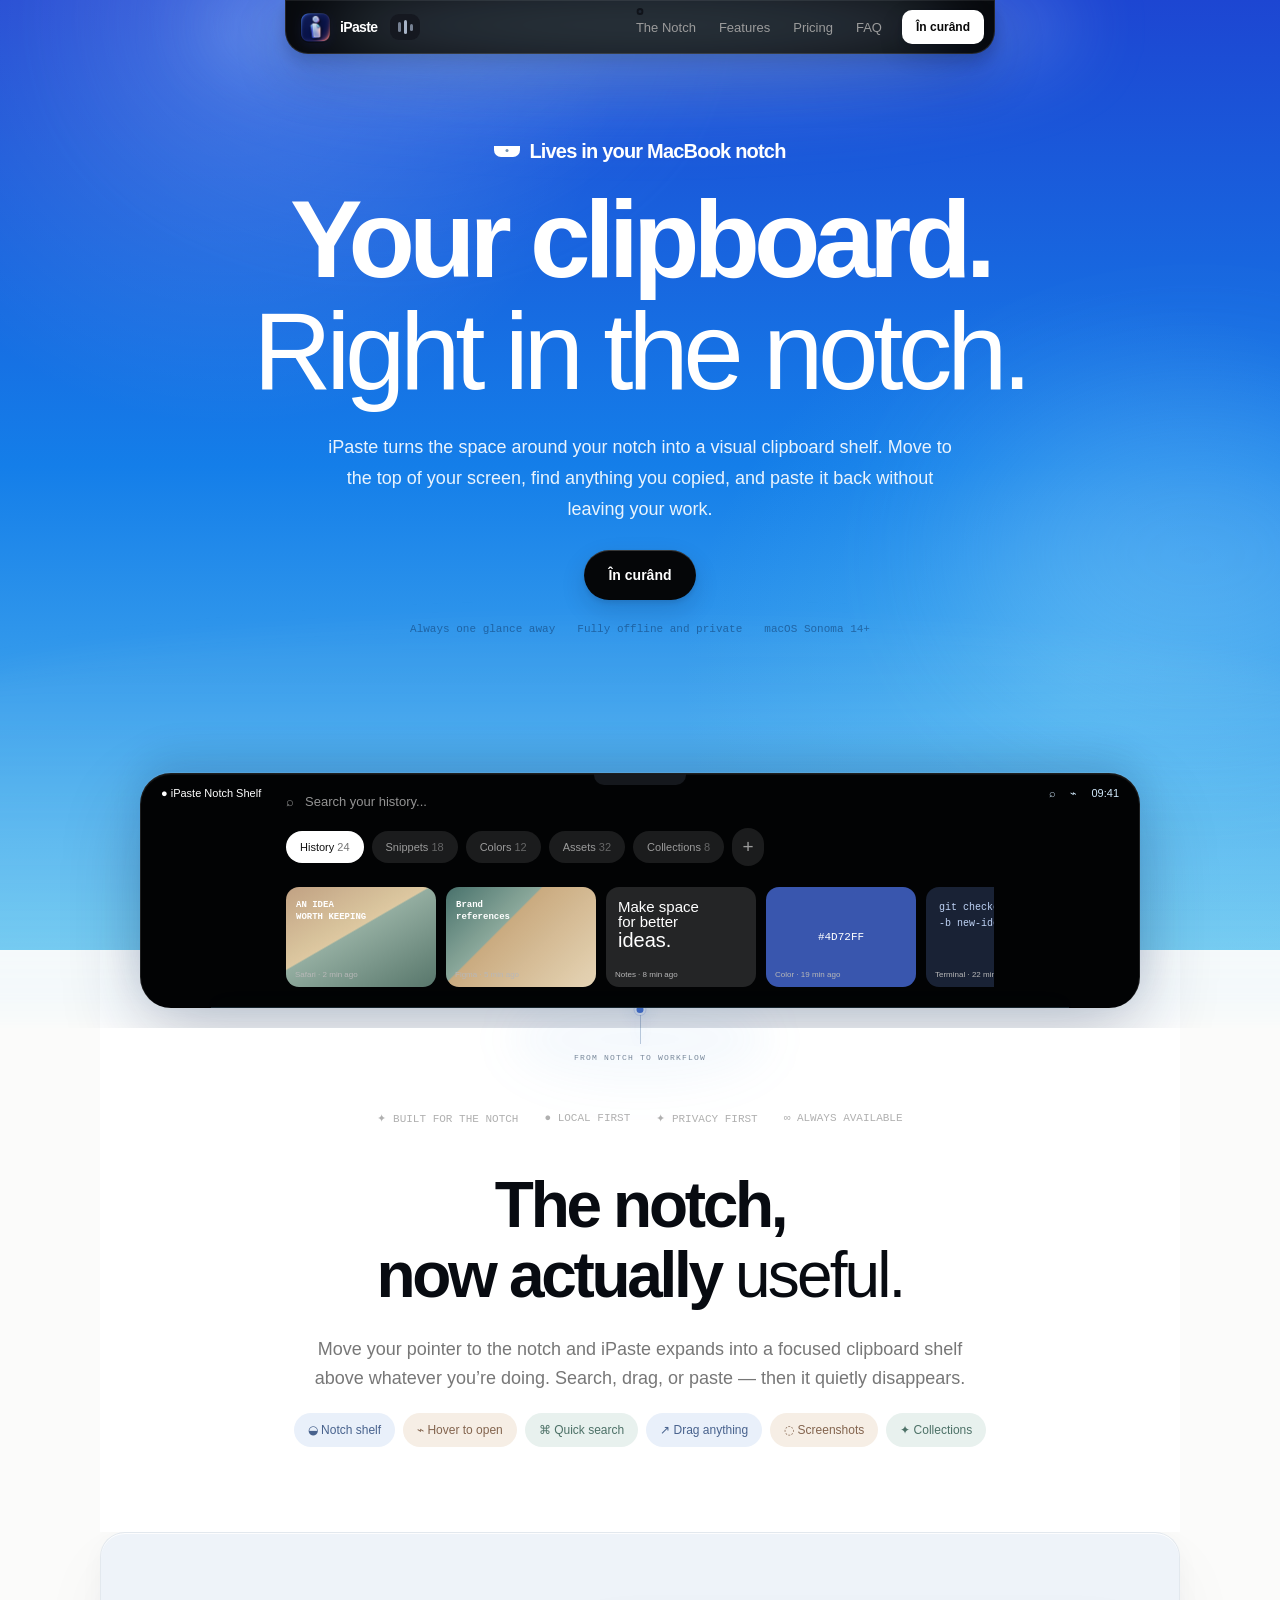
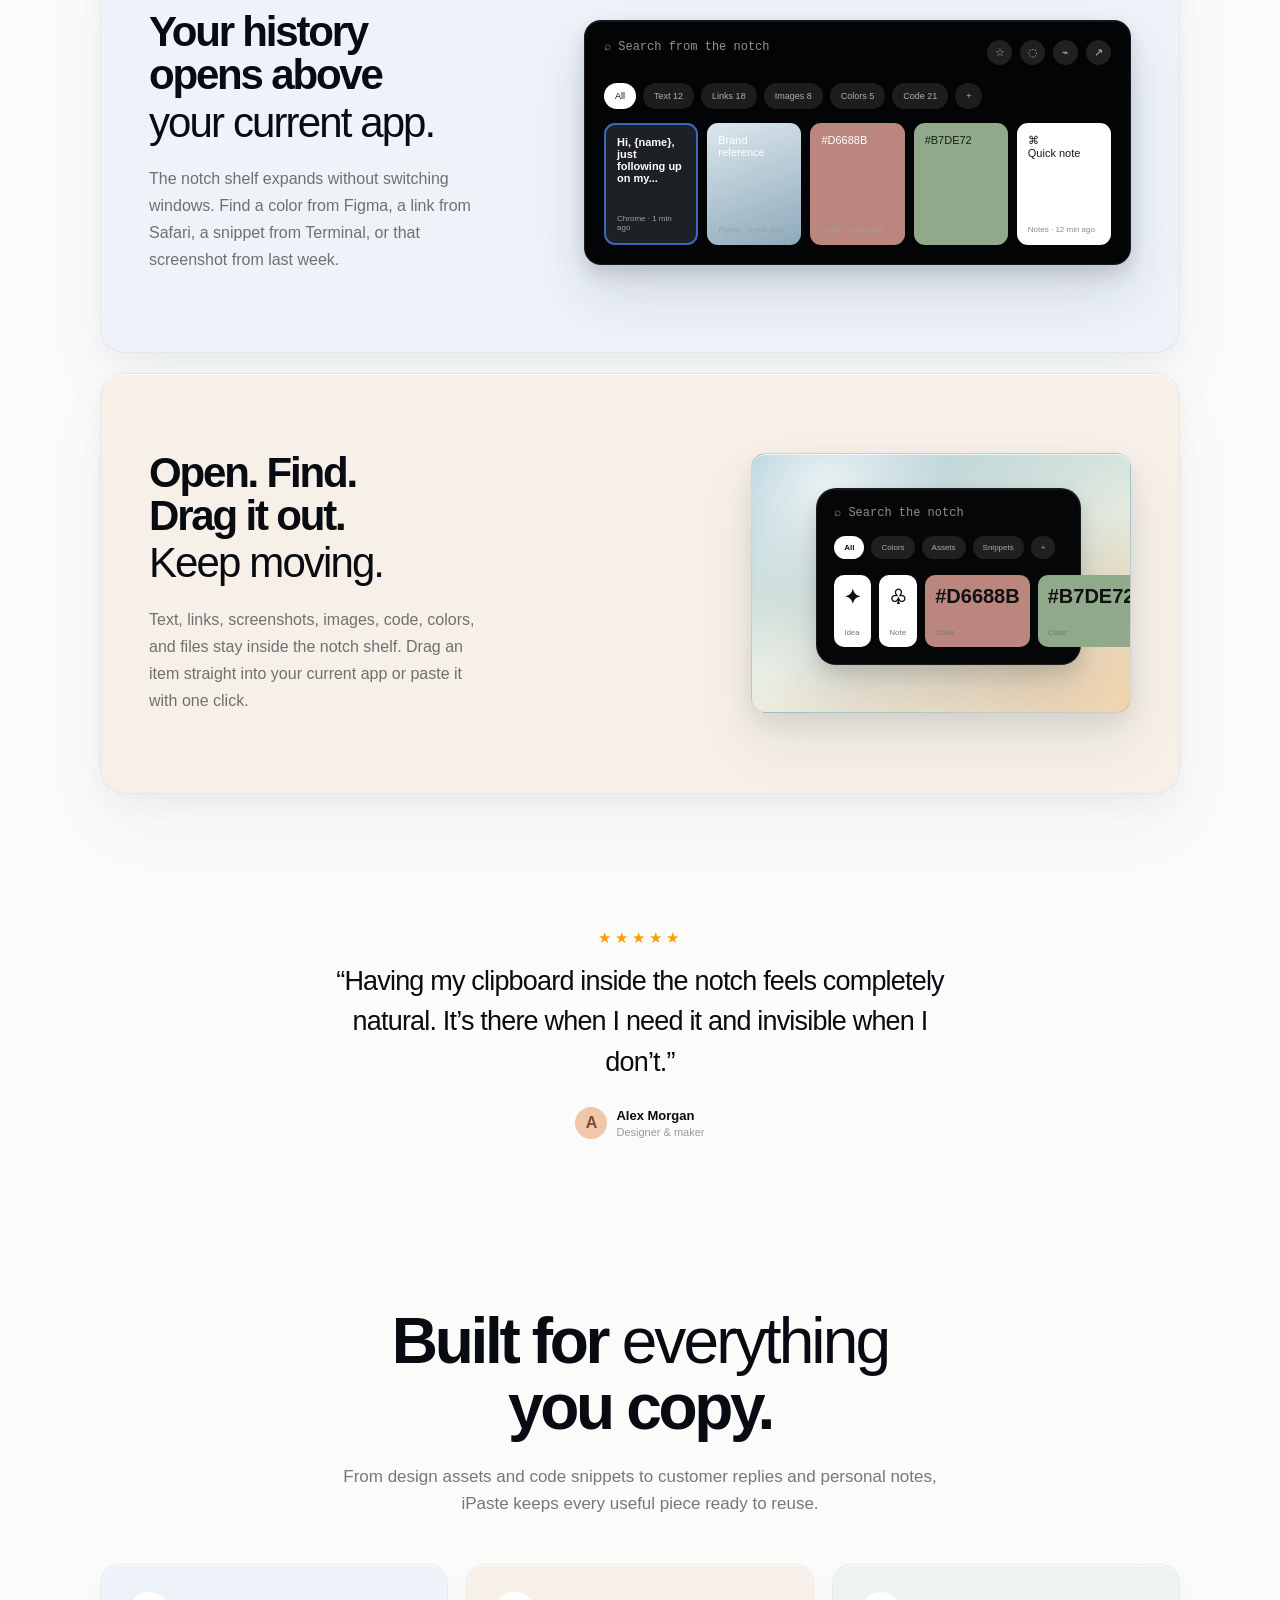
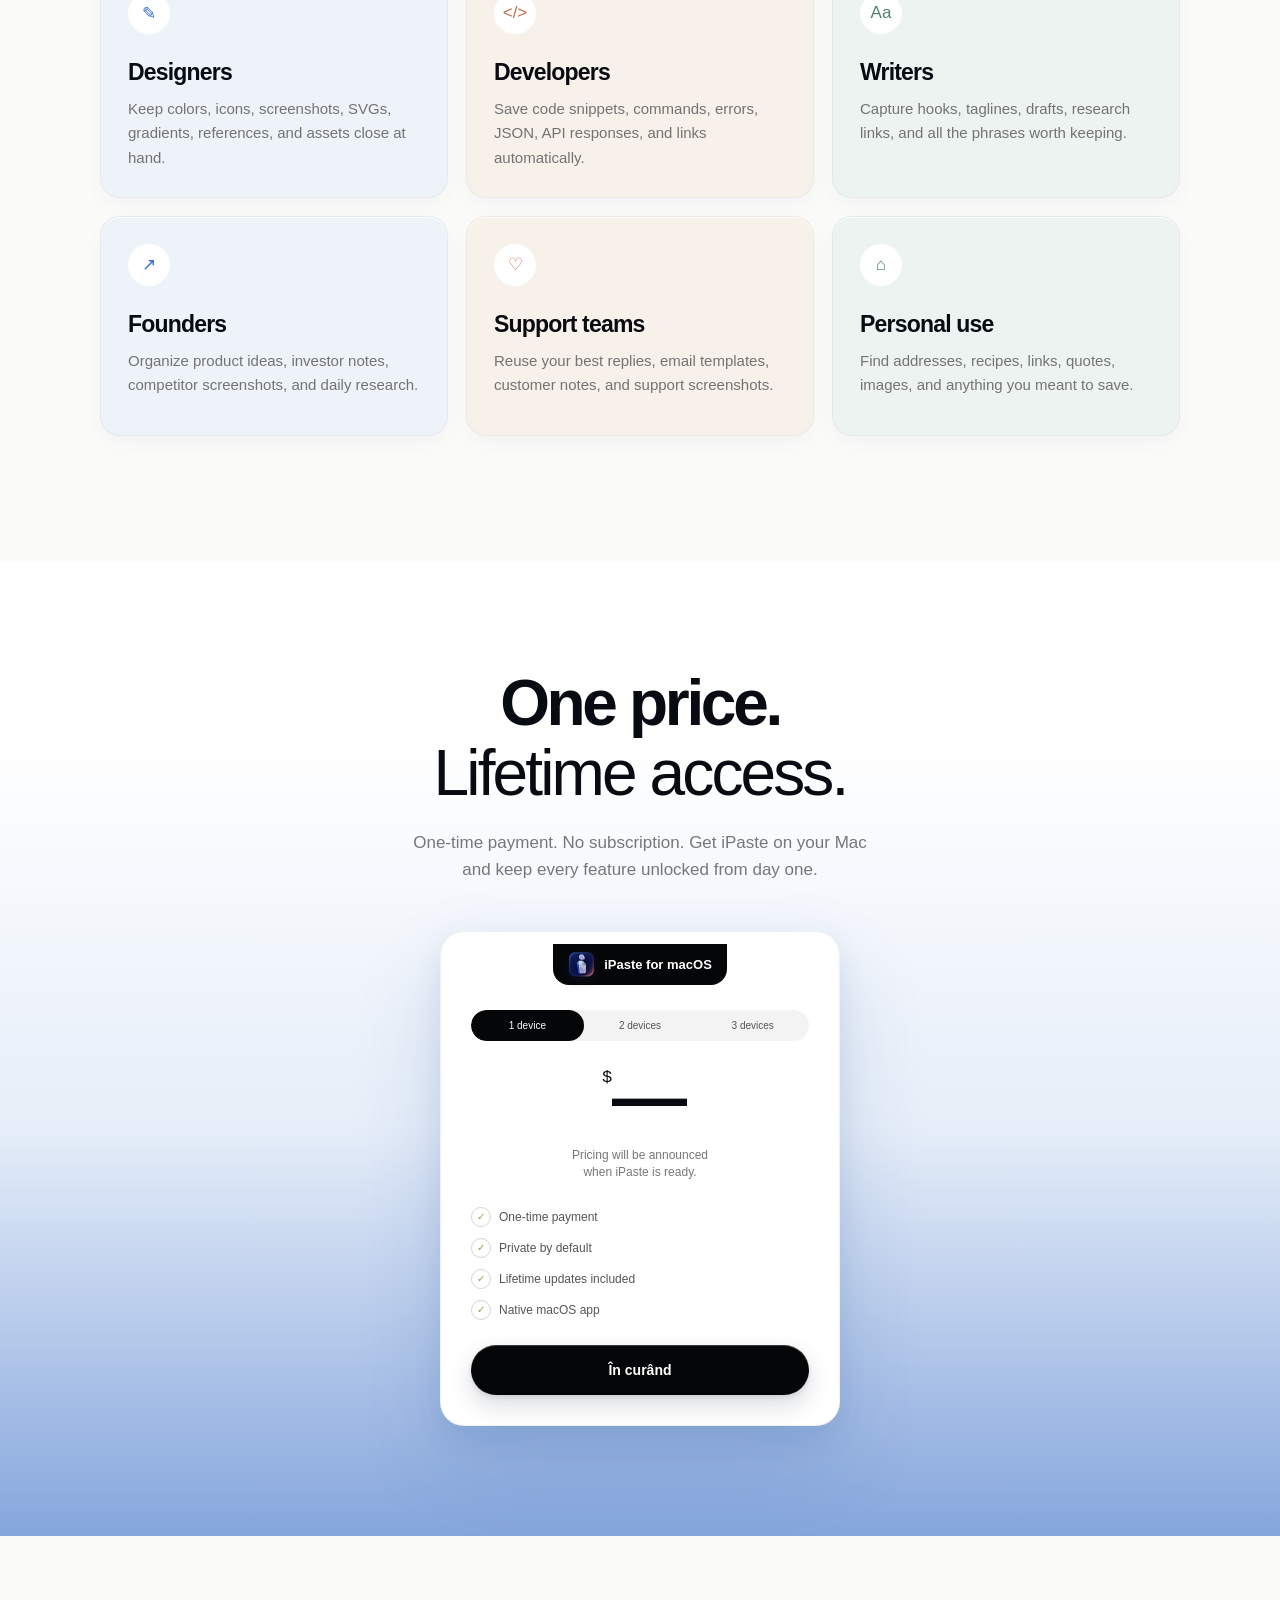
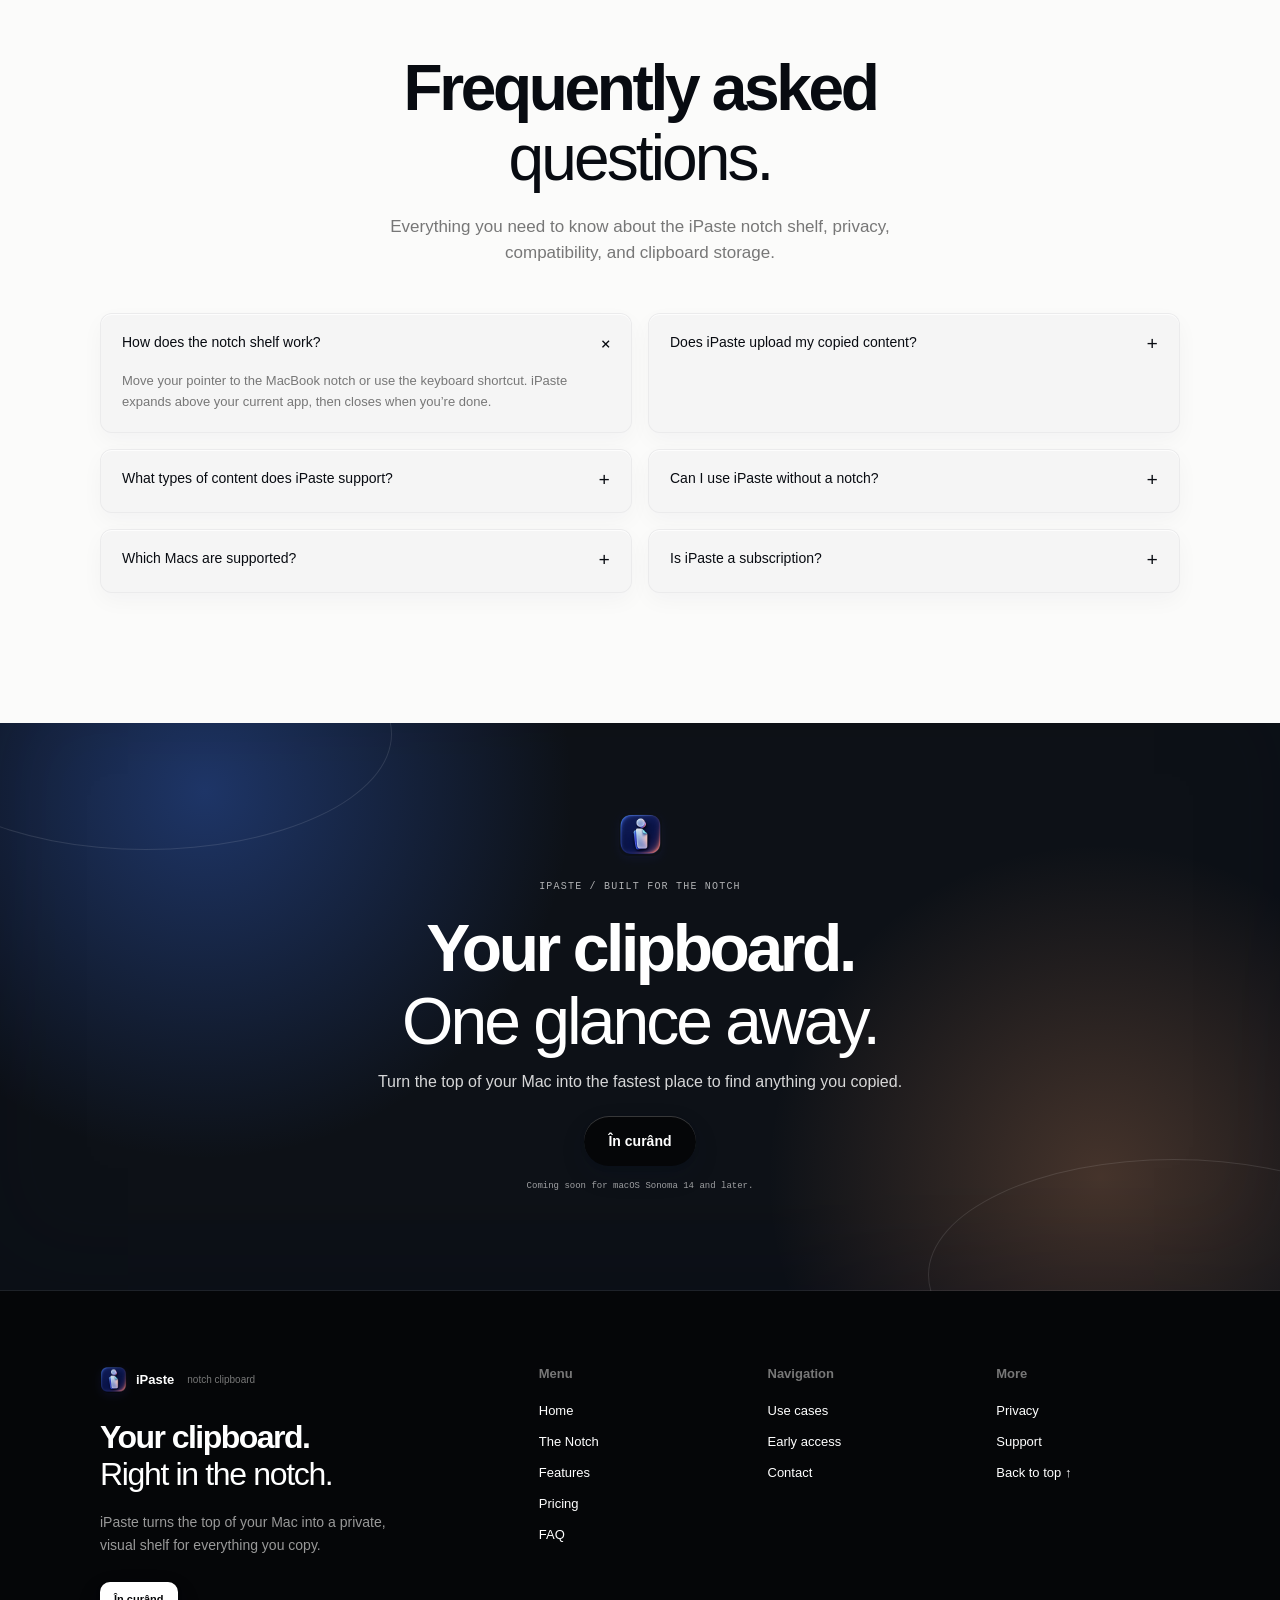
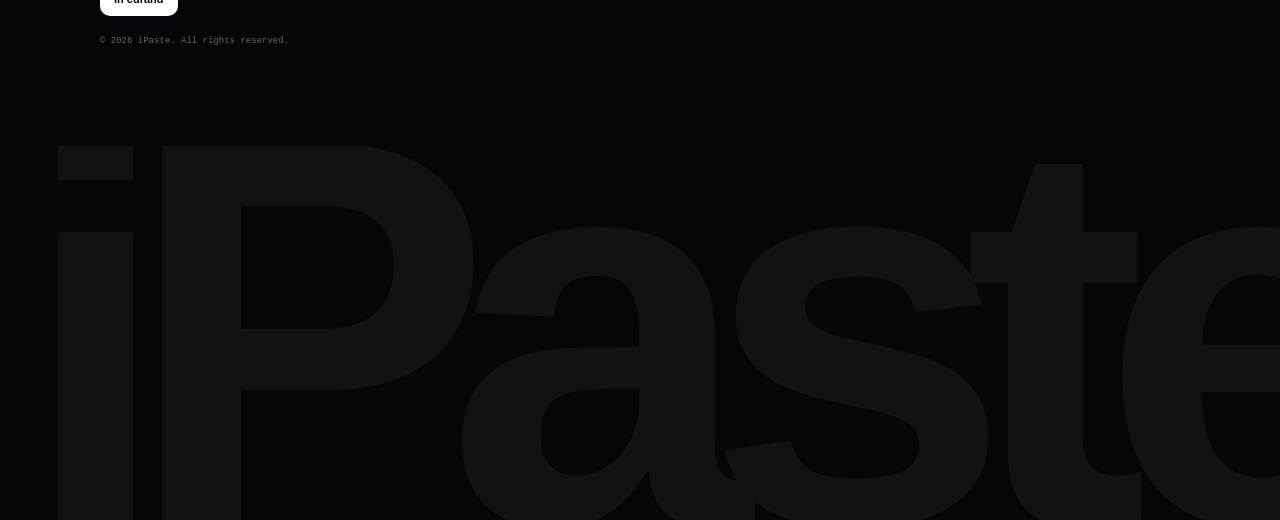
==== website/index.html @ 5a83b16c "feat: Refactor onboarding UI and improve shelf functionality" ====
<!doctype html>
<html lang="en">
  <head>
    <meta charset="UTF-8" />
    <meta name="viewport" content="width=device-width, initial-scale=1.0" />
    <meta name="theme-color" content="#1d46d2" />
    <meta name="description" content="iPaste turns your MacBook notch into a fast, visual clipboard shelf." />
    <title>iPaste — Your clipboard, right in the notch.</title>
    <link rel="icon" type="image/png" sizes="16x16" href="assets/favicon-16.png" />
    <link rel="icon" type="image/png" sizes="32x32" href="assets/favicon-32.png" />
    <link rel="apple-touch-icon" sizes="180x180" href="assets/apple-touch-icon.png" />
    <link rel="stylesheet" href="styles.css" />
  </head>
  <body>
    <header class="floating-nav" data-notch-nav>
      <div class="nav-bar">
        <a class="nav-brand" href="#top"><img class="app-icon" src="assets/ipaste-icon.png" alt="" /><strong>iPaste</strong></a>
        <button class="notch-peek-toggle" type="button" aria-expanded="false" aria-controls="notch-nav-shelf" aria-label="Preview recent clipboard items"><span></span><span></span><span></span></button>
        <nav class="nav-links"><a href="#notch">The Notch</a><a href="#features">Features</a><a href="#pricing">Pricing</a><a href="#faq">FAQ</a></nav>
        <a class="download-pill" href="#download">În curând</a>
        <button class="menu-toggle" aria-expanded="false" aria-controls="mobile-nav">Menu</button>
      </div>
      <div class="nav-shelf" id="notch-nav-shelf" aria-hidden="true">
        <div class="nav-shelf-head"><span><i></i> Recent clips</span><kbd>⌘ ⇧ V</kbd></div>
        <div class="nav-shelf-clips">
          <button class="nav-shelf-clip clip-note" type="button"><span class="clip-kind">NOTE</span><strong>Launch checklist<br />for iPaste</strong><small>Notes · now</small></button>
          <button class="nav-shelf-clip clip-link" type="button"><span class="clip-kind">LINK ↗</span><strong>Design handoff<br />in Figma</strong><small>Safari · 3 min</small></button>
          <button class="nav-shelf-clip clip-color" type="button"><span class="clip-kind">COLOR</span><strong>#3567D6</strong><small>Figma · 8 min</small></button>
        </div>
        <div class="nav-shelf-foot"><span>Hover a clip to preview</span><span>Click the notch to keep open</span></div>
      </div>
    </header>
    <nav class="mobile-nav" id="mobile-nav"><a href="#notch">The Notch</a><a href="#features">Features</a><a href="#pricing">Pricing</a><a href="#faq">FAQ</a><a href="#download">În curând</a></nav>

    <main id="top">
      <section class="hero">
        <div class="hero-glow hero-glow-one"></div><div class="hero-glow hero-glow-two"></div>
        <div class="hero-content">
          <div class="hero-eyebrow"><span class="notch-mini"></span> Lives in your MacBook notch</div>
          <h1>Your clipboard.<br /><em>Right in the notch.</em></h1>
          <p>iPaste turns the space around your notch into a visual clipboard shelf. Move to the top of your screen, find anything you copied, and paste it back without leaving your work.</p>
          <a class="hero-button" href="#download">În curând</a>
          <div class="hero-meta"><span>Always one glance away</span><span>Fully offline and private</span><span>macOS Sonoma 14+</span></div>
        </div>
        <div class="hero-shelf" aria-label="Expanded iPaste notch shelf preview">
          <div class="shelf-sides shelf-left"><span>● iPaste Notch Shelf</span></div><div class="shelf-sides shelf-right"><span>⌕</span><span>⌁</span><span>09:41</span></div>
          <div class="shelf-content"><div class="shelf-search">⌕ <span>Search your history...</span></div><div class="shelf-tabs"><span class="active">History <b>24</b></span><span>Snippets <b>18</b></span><span>Colors <b>12</b></span><span>Assets <b>32</b></span><span>Collections <b>8</b></span><span class="add">+</span></div><div class="shelf-cards"><article class="shelf-card image-card"><div class="fake-photo photo-one"><span>AN IDEA<br />WORTH KEEPING</span></div><small>Safari · 2 min ago</small></article><article class="shelf-card image-card"><div class="fake-photo photo-two"><span>Brand<br />references</span></div><small>Figma · 5 min ago</small></article><article class="shelf-card text-card"><div class="fake-text">Make space<br />for better<br /><em>ideas.</em></div><small>Notes · 8 min ago</small></article><article class="shelf-card color-card"><div class="fake-color"><span>#4D72FF</span></div><small>Color · 19 min ago</small></article><article class="shelf-card code-card"><div class="fake-code">git checkout<br />-b new-idea</div><small>Terminal · 22 min ago</small></article></div></div>
        </div>
      </section>

      <section class="intro section-white" id="notch"><div class="shelf-continuation" aria-hidden="true"><span class="continuation-line"></span><span class="continuation-label">FROM NOTCH TO WORKFLOW</span></div><div class="award-row"><span>✦ BUILT FOR THE NOTCH</span><span>● LOCAL FIRST</span><span>✦ PRIVACY FIRST</span><span>∞ ALWAYS AVAILABLE</span></div><h2>The notch,<br />now actually <em>useful.</em></h2><p>Move your pointer to the notch and iPaste expands into a focused clipboard shelf above whatever you’re doing. Search, drag, or paste — then it quietly disappears.</p><div class="feature-tags"><span>◒ Notch shelf</span><span>⌁ Hover to open</span><span>⌘ Quick search</span><span>↗ Drag anything</span><span>◌ Screenshots</span><span>✦ Collections</span></div></section>

      <section class="feature-panel section-white" id="features"><div class="panel-copy"><h2>Your history<br />opens above<br /><em>your current app.</em></h2><p>The notch shelf expands without switching windows. Find a color from Figma, a link from Safari, a snippet from Terminal, or that screenshot from last week.</p></div><div class="wide-app-preview"><div class="wide-toolbar"><span>⌕ Search from the notch</span><div><i>☆</i><i>◌</i><i>⌁</i><i>↗</i></div></div><div class="wide-filters"><span>All</span><b>Text 12</b><b>Links 18</b><b>Images 8</b><b>Colors 5</b><b>Code 21</b><b>+</b></div><div class="wide-grid"><div class="wide-clip selected"><strong>Hi, {name},<br />just following up on my...</strong><small>Chrome · 1 min ago</small></div><div class="wide-clip sky-clip"><span>Brand<br />reference</span><small>Figma · 3 min ago</small></div><div class="wide-clip pink-clip"><span>#D6688B</span><small>Color · 6 min ago</small></div><div class="wide-clip green-clip"><span>#B7DE72</span><small>Color · 8 min ago</small></div><div class="wide-clip white-clip"><span>⌘<br />Quick note</span><small>Notes · 12 min ago</small></div></div></div></section>

      <section class="feature-panel section-white reverse-panel"><div class="panel-copy"><h2>Open. Find.<br />Drag it out.<br /><em>Keep moving.</em></h2><p>Text, links, screenshots, images, code, colors, and files stay inside the notch shelf. Drag an item straight into your current app or paste it with one click.</p></div><div class="notch-preview"><div class="notch-glow"></div><div class="notch-window"><div class="notch-search">⌕ <span>Search the notch</span></div><div class="notch-pills"><b>All</b><span>Colors</span><span>Assets</span><span>Snippets</span><span>+</span></div><div class="notch-items"><div class="notch-item light"><strong>✦</strong><small>Idea</small></div><div class="notch-item light"><strong>♧</strong><small>Note</small></div><div class="notch-item pink"><strong>#D6688B</strong><small>Color</small></div><div class="notch-item lime"><strong>#B7DE72</strong><small>Color</small></div></div></div></div></section>

      <section class="testimonial section-white"><div class="stars">★★★★★</div><blockquote>“Having my clipboard inside the notch feels completely natural. It’s there when I need it and invisible when I don’t.”</blockquote><div class="testimonial-person"><span class="avatar">A</span><div><strong>Alex Morgan</strong><small>Designer & maker</small></div></div></section>

      <section class="audiences section-white" id="use-cases"><h2>Built for <em>everything</em><br />you copy.</h2><p>From design assets and code snippets to customer replies and personal notes, iPaste keeps every useful piece ready to reuse.</p><div class="audience-grid"><article><span class="audience-icon">✎</span><h3>Designers</h3><p>Keep colors, icons, screenshots, SVGs, gradients, references, and assets close at hand.</p></article><article><span class="audience-icon">&lt;/&gt;</span><h3>Developers</h3><p>Save code snippets, commands, errors, JSON, API responses, and links automatically.</p></article><article><span class="audience-icon">Aa</span><h3>Writers</h3><p>Capture hooks, taglines, drafts, research links, and all the phrases worth keeping.</p></article><article><span class="audience-icon">↗</span><h3>Founders</h3><p>Organize product ideas, investor notes, competitor screenshots, and daily research.</p></article><article><span class="audience-icon">♡</span><h3>Support teams</h3><p>Reuse your best replies, email templates, customer notes, and support screenshots.</p></article><article><span class="audience-icon">⌂</span><h3>Personal use</h3><p>Find addresses, recipes, links, quotes, images, and anything you meant to save.</p></article></div></section>

      <section class="pricing" id="pricing"><div class="pricing-inner section-white"><h2>One price.<br /><em>Lifetime access.</em></h2><p>One-time payment. No subscription. Get iPaste on your Mac and keep every feature unlocked from day one.</p><div class="price-card"><div class="price-title"><img class="app-icon" src="assets/ipaste-icon.png" alt="" /><strong>iPaste for macOS</strong></div><div class="device-pills"><b>1 device</b><span>2 devices</span><span>3 devices</span></div><div class="price-value"><small>$</small><strong>—</strong></div><div class="price-note">Pricing will be announced<br />when iPaste is ready.</div><ul><li>One-time payment</li><li>Private by default</li><li>Lifetime updates included</li><li>Native macOS app</li></ul><button class="hero-button notify-button">În curând</button></div></div></section>

      <section class="faq section-white" id="faq"><h2>Frequently asked<br /><em>questions.</em></h2><p>Everything you need to know about the iPaste notch shelf, privacy, compatibility, and clipboard storage.</p><div class="faq-grid"><details open><summary>How does the notch shelf work?<span>+</span></summary><p>Move your pointer to the MacBook notch or use the keyboard shortcut. iPaste expands above your current app, then closes when you’re done.</p></details><details><summary>Does iPaste upload my copied content?<span>+</span></summary><p>No. Your clipboard history stays on your Mac. iPaste is local-first and private by default.</p></details><details><summary>What types of content does iPaste support?<span>+</span></summary><p>Text, links, screenshots, images, code, colors, and files — all organized in a visual history.</p></details><details><summary>Can I use iPaste without a notch?<span>+</span></summary><p>Yes. The notch shelf is the signature experience, while a keyboard shortcut keeps iPaste fast on Macs with any display.</p></details><details><summary>Which Macs are supported?<span>+</span></summary><p>iPaste is being built for modern Macs running macOS Sonoma 14 or later.</p></details><details><summary>Is iPaste a subscription?<span>+</span></summary><p>No. iPaste is planned as a simple one-time purchase with lifetime updates included.</p></details></div></section>

      <section class="download-section" id="download"><div class="download-inner"><img class="app-icon" src="assets/ipaste-icon.png" alt="iPaste app icon" /><div class="download-label">iPaste / Built for the notch</div><h2>Your clipboard.<br /><em>One glance away.</em></h2><p>Turn the top of your Mac into the fastest place to find anything you copied.</p><button class="hero-button notify-button">În curând</button><small>Coming soon for macOS Sonoma 14 and later.</small></div></section>
    </main>

    <footer class="footer"><div class="footer-inner section-white"><div class="footer-product"><div class="price-title"><img class="app-icon" src="assets/ipaste-icon.png" alt="" /><strong>iPaste</strong><small>notch clipboard</small></div><h2>Your clipboard.<br /><em>Right in the notch.</em></h2><p>iPaste turns the top of your Mac into a private, visual shelf for everything you copy.</p><a class="footer-button" href="#download">În curând</a><small>© 2026 iPaste. All rights reserved.</small></div><div class="footer-column"><strong>Menu</strong><a href="#top">Home</a><a href="#notch">The Notch</a><a href="#features">Features</a><a href="#pricing">Pricing</a><a href="#faq">FAQ</a></div><div class="footer-column"><strong>Navigation</strong><a href="#use-cases">Use cases</a><a href="#download">Early access</a><a href="mailto:hello@ipaste.app">Contact</a></div><div class="footer-column"><strong>More</strong><a href="#features">Privacy</a><a href="#faq">Support</a><a href="#top">Back to top ↑</a></div></div><div class="footer-word">iPaste</div></footer>

    <div class="modal" aria-hidden="true" role="dialog" aria-modal="true" aria-labelledby="modal-title"><div class="modal-card"><button class="modal-close" aria-label="Close">×</button><img class="app-icon" src="assets/ipaste-icon.png" alt="" /><h2 id="modal-title">Be first in line.</h2><p>Leave your email and we’ll let you know the moment iPaste is ready for download.</p><form class="notify-form"><label for="email">Your email</label><div><input id="email" type="email" placeholder="you@example.com" required /><button class="hero-button" type="submit">În curând</button></div><small>We’ll only use it for the iPaste launch.</small></form><div class="form-success" hidden>You’re on the list. See you soon ✦</div></div></div>
    <script src="script.js"></script>
  </body>
</html>
---- website/styles.css ----
:root{--blue:#1f44cf;--blue2:#42b9fa;--ink:#080b11;--gray:#f5f5f5;--line:#e7e7e7;--muted:#747474;--serif:"Playfair Display",Georgia,serif;--sans:"DM Sans",-apple-system,BlinkMacSystemFont,"Segoe UI",sans-serif;--mono:"DM Mono",monospace}*{box-sizing:border-box}html{scroll-behavior:smooth}body{margin:0;color:var(--ink);background:#fff;font-family:var(--sans);-webkit-font-smoothing:antialiased}a{color:inherit}.section-white{width:min(1080px,calc(100% - 64px));margin:0 auto}.floating-nav{position:absolute;top:0;left:50%;z-index:10;display:flex;align-items:center;gap:29px;width:min(710px,calc(100% - 32px));height:54px;padding:7px 10px 7px 14px;border-radius:0 0 19px 19px;background:#050608;color:#fff;transform:translateX(-50%);box-shadow:0 8px 20px rgba(0,0,0,.12)}.nav-brand{display:flex;align-items:center;gap:9px;font-size:14px;text-decoration:none;white-space:nowrap}.app-icon{display:grid;place-items:center;width:31px;height:31px;border-radius:9px;background:linear-gradient(160deg,#aeeeff 0%,#4ec3ff 30%,#1368e7 67%,#2a2cdb 100%);color:#fff;font:italic 23px var(--serif);line-height:1;box-shadow:inset 0 1px 2px rgba(255,255,255,.65)}.nav-links{display:flex;align-items:center;gap:23px;margin-left:auto}.nav-links a{color:#9b9b9b;text-decoration:none;font-size:12px;transition:color .2s}.nav-links a:hover{color:#fff}.download-pill{display:flex;align-items:center;gap:7px;padding:10px 14px;border-radius:10px;background:#fff;color:#080808;text-decoration:none;font-size:11px;font-weight:700;white-space:nowrap}.download-pill span{color:#080808;font-size:8px}.menu-toggle,.mobile-nav{display:none}.hero{position:relative;min-height:950px;padding:140px 24px 0;overflow:hidden;background:linear-gradient(155deg,#2734be 0%,#165fe3 37%,#2fa5f6 70%,#94ddfb 100%);color:#fff;text-align:center}.hero:after{content:"";position:absolute;right:-10%;bottom:-23%;width:120%;height:52%;border-radius:50% 50% 0 0/30% 30% 0 0;background:linear-gradient(180deg,rgba(255,255,255,.12),rgba(255,255,255,.32));filter:blur(14px);pointer-events:none}.hero-glow{position:absolute;border-radius:50%;filter:blur(80px);opacity:.35}.hero-glow-one{top:-140px;left:10%;width:500px;height:320px;background:#746cff}.hero-glow-two{top:400px;right:-140px;width:450px;height:310px;background:#ecf7ff}.hero-content{position:relative;z-index:2}.hero-eyebrow{display:flex;align-items:center;justify-content:center;gap:9px;margin-bottom:25px;font-size:20px;font-weight:600;letter-spacing:-.04em}.apple-mark{font-size:13px;color:#fff}.hero h1{margin:0 auto 27px;font-size:clamp(62px,8.5vw,112px);line-height:.85;letter-spacing:-.09em;font-weight:700}.hero h1 em{font-family:var(--serif);font-style:italic;font-weight:600;letter-spacing:-.08em}.hero-content>p{max-width:570px;margin:0 auto 25px;font-size:16px;line-height:1.65;color:rgba(255,255,255,.9)}.hero-button{display:inline-flex;align-items:center;justify-content:center;gap:6px;border:0;border-radius:100px;padding:15px 21px;background:#050608;color:#fff;cursor:pointer;text-decoration:none;font:600 13px var(--sans);box-shadow:0 4px 0 rgba(255,255,255,.5),0 9px 18px rgba(0,0,0,.16);transition:transform .2s,box-shadow .2s}.hero-button:hover{transform:translateY(-2px);box-shadow:0 5px 0 rgba(255,255,255,.5),0 12px 24px rgba(0,0,0,.2)}.hero-meta{display:flex;justify-content:center;gap:22px;margin-top:23px;color:rgba(9,29,81,.58);font:10px var(--mono)}.hero-shelf{position:absolute;z-index:2;bottom:0;left:50%;width:min(1000px,calc(100% - 64px));height:235px;border-radius:31px 31px 0 0;background:#020304;box-shadow:0 -20px 40px rgba(0,0,0,.13);transform:translateX(-50%);text-align:left;overflow:hidden}.shelf-sides{position:absolute;top:13px;color:#fff;font-size:11px}.shelf-left{left:20px}.shelf-right{right:20px;display:flex;gap:14px;color:#d1e9fb}.shelf-content{margin:20px 145px 0}.shelf-search{display:flex;gap:11px;align-items:center;color:#939393;font-size:13px}.shelf-tabs{display:flex;gap:8px;align-items:center;margin-top:19px}.shelf-tabs span{padding:10px 14px;border-radius:100px;background:#1b1c1d;color:#9b9b9b;font-size:11px;white-space:nowrap}.shelf-tabs span.active{background:#fff;color:#111}.shelf-tabs b{font-weight:400;opacity:.58}.shelf-tabs .add{width:32px;padding:8px;text-align:center;font-size:19px}.shelf-cards{display:flex;gap:10px;margin-top:21px;overflow:hidden}.shelf-card{flex:0 0 150px;height:100px;border-radius:13px;overflow:hidden;background:#242526;color:#fff;position:relative}.shelf-card small{position:absolute;bottom:8px;left:9px;color:#b8b8b8;font-size:8px}.fake-photo{height:100%;padding:13px 10px;background:linear-gradient(150deg,#df9c72,#eecc89 44%,#98c8a9 45%,#5a8b76);font:600 9px var(--mono);color:#fff;line-height:1.3}.photo-two{background:linear-gradient(135deg,#08776e,#2caf91 36%,#e4b75f 37%,#f5dda7 100%)}.text-card{padding:12px}.fake-text{font-size:15px;line-height:1.02}.fake-text em{font-family:var(--serif);font-size:20px}.color-card{background:#1d81f2}.fake-color{height:100%;display:grid;place-items:center;font:11px var(--mono)}.code-card{padding:13px;background:#17223b}.fake-code{font:10px var(--mono);line-height:1.55;color:#b9d3ff}.hero-caption{position:absolute;z-index:3;bottom:12px;left:50%;width:min(1000px,calc(100% - 64px));display:flex;justify-content:space-between;color:rgba(255,255,255,.5);font:9px var(--mono);transform:translateX(-50%)}
.intro{padding:100px 0 85px;text-align:center}.award-row{display:flex;justify-content:center;gap:26px;margin-bottom:56px;color:#b0b0b0;font:9px var(--mono)}.intro h2,.feature-panel h2,.audiences h2,.pricing h2,.faq h2,.download-inner h2{margin:0;font-size:clamp(43px,5vw,69px);line-height:.94;letter-spacing:-.09em}.intro h2 em,.feature-panel h2 em,.audiences h2 em,.pricing h2 em,.faq h2 em,.download-inner h2 em{font-family:var(--serif);font-style:italic;font-weight:600}.intro>p{max-width:640px;margin:26px auto 20px;color:#777;font-size:17px;line-height:1.5}.feature-tags{display:flex;justify-content:center;flex-wrap:wrap;gap:8px;max-width:770px;margin:0 auto}.feature-tags span{padding:9px 13px;border-radius:100px;background:#f5f5f5;color:#7c7c7c;font-size:10px}.feature-panel{display:grid;grid-template-columns:.82fr 1.18fr;gap:55px;align-items:center;padding:78px 48px;margin-bottom:20px;border-radius:25px;background:#f5f5f5}.panel-copy{align-self:start}.panel-copy h2{font-size:42px;line-height:1.02}.panel-copy p{max-width:340px;margin:22px 0 0;color:#707070;font-size:14px;line-height:1.6}.wide-app-preview{min-width:0;padding:19px;border-radius:17px;background:#030405;color:#fff;box-shadow:0 12px 28px rgba(0,0,0,.14)}.wide-toolbar{display:flex;justify-content:space-between;color:#929292;font:12px var(--mono)}.wide-toolbar div{display:flex;gap:8px}.wide-toolbar i{display:grid;place-items:center;width:25px;height:25px;border-radius:50%;background:#1e2022;color:#b9b9b9;font-style:normal;font-size:11px}.wide-filters{display:flex;gap:7px;margin:18px 0 14px;overflow:hidden}.wide-filters>*{padding:8px 11px;border-radius:100px;background:#1b1d1f;color:#aeaeae;font-size:9px;white-space:nowrap;font-weight:400}.wide-filters span{background:#fff;color:#111}.wide-grid{display:grid;grid-template-columns:repeat(5,1fr);gap:9px}.wide-clip{height:122px;display:flex;flex-direction:column;justify-content:space-between;padding:11px;border-radius:11px;background:#1d1f21;font-size:11px}.wide-clip small{color:#a0a0a0;font-size:8px}.wide-clip.selected{border:2px solid #2a83ff;background:#1c2027}.sky-clip{background:linear-gradient(160deg,#c9e5f2,#6eafc9)}.pink-clip{background:#d6688b}.green-clip{background:#b7de72;color:#17300b}.white-clip{background:#fff;color:#151515}.white-clip small{color:#888}.reverse-panel{grid-template-columns:1.18fr .82fr}.notch-preview{height:260px;position:relative;overflow:hidden;border-radius:15px;background:linear-gradient(165deg,#82c6d9,#e1eed0 52%,#f3c78e);box-shadow:0 12px 28px rgba(0,0,0,.11)}.notch-glow{position:absolute;inset:0;background:radial-gradient(circle at 20% 15%,rgba(255,255,255,.75),transparent 33%),linear-gradient(180deg,transparent 50%,rgba(255,255,255,.25))}.notch-window{position:absolute;left:17%;top:34px;width:70%;padding:17px;border-radius:20px;background:#050607;color:#fff;box-shadow:0 18px 30px rgba(0,0,0,.22)}.notch-search{color:#8d8d8d;font:12px var(--mono)}.notch-pills{display:flex;gap:7px;margin:16px 0;overflow:hidden}.notch-pills>*{padding:7px 10px;border-radius:100px;background:#1e2021;color:#ababab;font-size:8px;white-space:nowrap}.notch-pills b{background:#fff;color:#111}.notch-items{display:flex;gap:8px}.notch-item{flex:1;height:72px;display:flex;flex-direction:column;justify-content:space-between;padding:10px;border-radius:10px;background:#fff;color:#111}.notch-item strong{font-size:20px}.notch-item small{font-size:8px;color:#777}.notch-item.pink{background:#d6688b}.notch-item.lime{background:#b7de72}.testimonial{padding:115px 0;text-align:center}.stars{margin-bottom:14px;color:#ff9e00;letter-spacing:4px;font-size:15px}.testimonial blockquote{max-width:620px;margin:0 auto 25px;font-family:var(--serif);font-size:24px;line-height:1.35}.testimonial-person{display:flex;justify-content:center;align-items:center;gap:9px;text-align:left}.avatar{display:grid;place-items:center;width:32px;height:32px;border-radius:50%;background:#f0c7aa;color:#7c4a35;font-weight:700}.testimonial-person strong,.testimonial-person small{display:block}.testimonial-person strong{font-size:11px}.testimonial-person small{margin-top:3px;color:#999;font-size:9px}.audiences{padding:50px 0 125px;text-align:center}.audiences>p{max-width:610px;margin:23px auto 47px;color:#777;font-size:15px;line-height:1.6}.audience-grid{display:grid;grid-template-columns:repeat(3,1fr);gap:18px;text-align:left}.audience-grid article{min-height:220px;padding:27px;border-radius:20px;background:#f5f5f5}.audience-icon{display:grid;place-items:center;width:42px;height:42px;margin-bottom:26px;border-radius:50%;background:#fff;font-size:17px}.audience-grid h3{margin:0 0 11px;font-size:20px;letter-spacing:-.06em}.audience-grid p{margin:0;color:#737373;font-size:13px;line-height:1.55}.pricing{padding:0 0 110px;background:linear-gradient(180deg,#fff 0%,#fff 18%,#afe4fa 59%,#2b45d1 100%)}.pricing-inner{padding-top:110px;text-align:center;background:transparent}.pricing-inner>p{max-width:470px;margin:24px auto 48px;color:#777;font-size:16px;line-height:1.55}.price-card{width:min(400px,100%);margin:0 auto;padding:20px 30px 30px;border-radius:24px;background:#fff;box-shadow:0 15px 45px rgba(23,75,153,.14);text-align:left}.price-title{display:flex;align-items:center;gap:9px;justify-content:center;margin:-8px auto 25px;width:max-content;padding:7px 15px;border-radius:0 0 16px 16px;background:#050608;color:#fff;font-size:13px}.price-title .app-icon{width:27px;height:27px;font-size:19px}.price-title small{margin-left:4px;color:#8d8d8d;font-size:10px}.device-pills{display:flex;overflow:hidden;margin-bottom:18px;border-radius:100px;background:#f3f3f3}.device-pills>*{flex:1;padding:10px 5px;text-align:center;color:#555;font-size:10px;font-weight:400}.device-pills b{border-radius:100px;background:#050608;color:#fff}.price-value{display:flex;justify-content:center;align-items:flex-start;margin:15px 0 13px}.price-value small{margin-top:9px;font:17px var(--mono)}.price-value strong{font-size:75px;letter-spacing:-.12em;line-height:1}.price-note{text-align:center;color:#777;font-size:12px;line-height:1.45}.price-card ul{display:grid;gap:11px;margin:25px 0;padding:0;list-style:none;color:#555;font-size:12px}.price-card li:before{content:"✓";display:inline-grid;place-items:center;width:18px;height:18px;margin-right:8px;border:1px solid #d4d4d4;border-radius:50%;color:#8aa344;font-size:10px}.price-card .hero-button{width:100%;justify-content:center}.faq{padding:120px 0 130px;text-align:center}.faq>p{max-width:580px;margin:23px auto 48px;color:#777;font-size:16px;line-height:1.5}.faq-grid{display:grid;grid-template-columns:1fr 1fr;gap:16px;text-align:left}.faq-grid details{padding:20px 21px;border-radius:12px;background:#f5f5f5}.faq-grid summary{display:flex;justify-content:space-between;cursor:pointer;list-style:none;font-size:12px}.faq-grid summary::-webkit-details-marker{display:none}.faq-grid summary span{font:19px var(--mono)}.faq-grid details[open] summary span{transform:rotate(45deg)}.faq-grid p{margin:14px 20px 0 0;color:#777;font-size:11px;line-height:1.55}.download-section{padding:0 0 0;background:#fff}.download-inner{position:relative;overflow:hidden;padding:90px 20px 100px;background:linear-gradient(145deg,#2761e3,#4bc4fa);color:#fff;text-align:center}.download-inner:before,.download-inner:after{content:"";position:absolute;width:490px;height:230px;border-radius:50%;border:1px solid rgba(255,255,255,.25)}.download-inner:before{top:-105px;left:-100px}.download-inner:after{right:-140px;bottom:-100px}.download-inner>.app-icon{width:43px;height:43px;margin:0 auto 25px;font-size:29px}.download-label{position:relative;z-index:1;color:rgba(255,255,255,.67);font:10px var(--mono);text-transform:uppercase;letter-spacing:.12em}.download-inner h2{position:relative;z-index:1;margin:23px 0 18px;font-size:66px}.download-inner p{position:relative;z-index:1;margin-bottom:25px;color:rgba(255,255,255,.83);font-size:16px}.download-inner .hero-button{position:relative;z-index:1}.download-inner>small{position:relative;z-index:1;display:block;margin-top:15px;color:rgba(255,255,255,.6);font:9px var(--mono)}.footer{overflow:hidden;background:#050608;color:#fff}.footer-inner{display:grid;grid-template-columns:1.5fr .7fr .7fr .7fr;gap:45px;padding:75px 0 100px;background:#050608}.footer-product .price-title{justify-content:flex-start;margin:0 0 28px;padding:0;background:transparent}.footer-product .price-title small{color:#777}.footer-product h2{margin:0 0 21px;font-size:32px;line-height:.93;letter-spacing:-.08em}.footer-product h2 em{font-family:var(--serif);font-style:italic}.footer-product>p{max-width:310px;color:#999;font-size:12px;line-height:1.55}.footer-button{display:inline-block;margin:10px 0 20px;padding:11px 14px;border-radius:10px;background:#fff;color:#050608;text-decoration:none;font-size:11px;font-weight:700}.footer-product>small{display:block;color:#666;font:9px var(--mono)}.footer-column{display:flex;flex-direction:column;gap:16px}.footer-column strong{margin-bottom:6px;color:#777;font-size:12px}.footer-column a{color:#fff;text-decoration:none;font-size:12px}.footer-word{margin:0 auto;color:#111215;font-size:clamp(150px,28vw,400px);font-weight:700;line-height:.72;letter-spacing:-.11em;white-space:nowrap}.modal{position:fixed;inset:0;z-index:20;display:grid;place-items:center;background:rgba(0,0,0,.45);backdrop-filter:blur(5px);opacity:0;pointer-events:none;transition:opacity .2s}.modal.is-open{opacity:1;pointer-events:auto}.modal-card{width:min(420px,calc(100% - 32px));padding:30px;border-radius:20px;background:#fff;box-shadow:0 25px 70px rgba(0,0,0,.2);position:relative}.modal-close{position:absolute;top:12px;right:18px;border:0;background:none;color:#999;font-size:25px;cursor:pointer}.modal-card h2{margin:20px 0 10px;font-size:34px;letter-spacing:-.08em}.modal-card>p{color:#777;font-size:13px;line-height:1.5}.notify-form{margin-top:23px}.notify-form label{display:block;margin-bottom:8px;color:#999;font:9px var(--mono);text-transform:uppercase}.notify-form>div{display:flex;gap:7px}.notify-form input{min-width:0;flex:1;border:1px solid #ddd;border-radius:100px;padding:13px 14px;outline:0;font:12px var(--sans)}.notify-form .hero-button{padding:12px 16px;white-space:nowrap}.notify-form>small{display:block;margin-top:11px;color:#999;font-size:10px}.form-success{margin-top:20px;padding:14px;border-radius:10px;background:#c7f365;font-size:13px;font-weight:700}
@media(max-width:850px){.section-white{width:min(100% - 40px,650px)}.floating-nav{width:calc(100% - 32px)}.nav-links,.download-pill{display:none}.menu-toggle{display:block;margin-left:auto;border:0;background:none;color:#fff;font:600 12px var(--sans)}.mobile-nav{position:absolute;top:61px;right:16px;z-index:15;display:none;flex-direction:column;gap:5px;padding:13px;border-radius:13px;background:#050608;color:#fff;box-shadow:0 15px 30px rgba(0,0,0,.18)}.mobile-nav.is-open{display:flex}.mobile-nav a{padding:7px 9px;text-decoration:none;font-size:12px}.hero{min-height:850px;padding-top:125px}.hero-shelf{width:calc(100% - 40px);height:190px}.shelf-content{margin:16px 65px 0}.shelf-tabs span{padding:8px 10px}.shelf-card{flex-basis:125px;height:80px}.hero-caption{width:calc(100% - 40px);font-size:7px}.award-row{flex-wrap:wrap;gap:15px}.feature-panel{grid-template-columns:1fr;padding:38px 28px}.reverse-panel{grid-template-columns:1fr}.panel-copy h2{font-size:42px}.wide-grid{grid-template-columns:repeat(5,110px);overflow:hidden}.audience-grid{grid-template-columns:1fr 1fr}.footer-inner{grid-template-columns:1.5fr 1fr 1fr;gap:30px}.footer-column:last-child{display:none}}
@media(max-width:600px){.section-white{width:calc(100% - 32px)}.hero{min-height:760px;padding:115px 16px 0}.hero-eyebrow{font-size:16px}.hero h1{font-size:57px}.hero-content>p{font-size:14px}.hero-meta{gap:9px;flex-wrap:wrap;font-size:8px}.hero-shelf{width:calc(100% - 32px);height:155px;border-radius:18px 18px 0 0}.shelf-sides{top:8px;font-size:8px}.shelf-right{right:9px;gap:8px}.shelf-content{margin:14px 24px 0}.shelf-search{font-size:9px}.shelf-tabs{margin-top:12px}.shelf-tabs span{padding:6px 8px;font-size:8px}.shelf-tabs span:nth-child(n+4){display:none}.shelf-cards{margin-top:12px;gap:6px}.shelf-card{flex-basis:92px;height:62px;border-radius:8px}.fake-photo,.fake-text{font-size:7px;padding:7px}.fake-text em{font-size:10px}.shelf-card small{left:6px;bottom:4px;font-size:6px}.hero-caption{bottom:6px;gap:8px}.intro{padding:72px 0}.award-row{font-size:7px;margin-bottom:38px}.intro h2,.feature-panel h2,.audiences h2,.pricing h2,.faq h2{font-size:43px}.intro>p{font-size:14px}.feature-tags span{font-size:8px;padding:8px 9px}.feature-panel{padding:28px 18px;margin-bottom:12px;border-radius:17px}.panel-copy h2{font-size:35px}.panel-copy p{font-size:12px}.wide-app-preview{padding:11px}.wide-filters{margin:12px 0 10px}.wide-filters>*{padding:6px 8px;font-size:7px}.wide-grid{gap:5px}.wide-clip{height:83px;padding:7px;font-size:8px}.wide-clip small{font-size:6px}.notch-preview{height:200px}.notch-window{top:20px;padding:11px}.notch-pills{margin:10px 0}.notch-pills>*{padding:5px 6px;font-size:6px}.notch-item{height:55px;padding:6px}.notch-item strong{font-size:13px}.notch-item small{font-size:6px}.testimonial{padding:70px 0}.testimonial blockquote{font-size:19px}.audiences{padding:30px 0 80px}.audiences>p{font-size:13px}.audience-grid{grid-template-columns:1fr;gap:10px}.audience-grid article{min-height:0;padding:21px}.audience-icon{margin-bottom:15px}.audience-grid h3{font-size:18px}.audience-grid p{font-size:12px}.pricing-inner{padding-top:75px}.pricing-inner>p{font-size:14px}.price-card{padding:18px 20px 24px}.faq{padding:75px 0 90px}.faq>p{font-size:14px}.faq-grid{grid-template-columns:1fr;gap:9px}.faq-grid details{padding:16px}.faq-grid summary{font-size:11px}.download-inner{padding:67px 15px 76px}.download-inner h2{font-size:47px}.footer-inner{grid-template-columns:1fr 1fr;gap:28px;padding:52px 0 75px}.footer-product{grid-column:span 2}.footer-column:last-child{display:flex}.footer-word{font-size:150px}.modal-card{padding:26px 22px}.notify-form>div{flex-direction:column}.notify-form .hero-button{width:100%}}

/* iPaste brand and motion layer */
:root{--brand-midnight:#11183f;--brand-indigo:#5968e9;--brand-cyan:#50d5df;--brand-coral:#ff7a68}
.app-icon{display:block;object-fit:cover;background:none;color:transparent;font-size:0;box-shadow:0 3px 10px rgba(23,31,88,.3)}
.floating-nav{position:fixed;top:14px;border:1px solid rgba(255,255,255,.1);border-radius:18px;background:rgba(5,6,10,.82);box-shadow:0 12px 34px rgba(9,12,28,.17);backdrop-filter:blur(18px) saturate(150%);transition:top .35s ease,width .35s ease,background .35s ease,box-shadow .35s ease}
.floating-nav.is-scrolled{top:9px;width:min(665px,calc(100% - 32px));background:rgba(7,9,17,.94);box-shadow:0 16px 42px rgba(9,12,28,.26)}
.nav-brand strong{letter-spacing:-.045em}
.nav-links a,.download-pill,.footer-column a{transition:color .2s ease,transform .2s ease,opacity .2s ease}
.nav-links a:hover,.footer-column a:hover{transform:translateY(-1px)}
.hero{background:radial-gradient(circle at 13% 12%,rgba(255,122,104,.34),transparent 29%),radial-gradient(circle at 88% 70%,rgba(80,213,223,.4),transparent 33%),linear-gradient(145deg,var(--brand-midnight) 0%,#344397 46%,#4979b7 72%,#75cbd0 100%)}
.hero-glow-one{background:var(--brand-coral);animation:auroraOne 12s ease-in-out infinite alternate}
.hero-glow-two{background:var(--brand-cyan);animation:auroraTwo 15s ease-in-out infinite alternate}
.hero-content{animation:heroArrive .9s cubic-bezier(.2,.8,.2,1) both}
.hero-shelf{animation:shelfArrive 1s .22s cubic-bezier(.2,.8,.2,1) both}
.shelf-card{transition:transform .28s ease,box-shadow .28s ease,filter .28s ease;animation:shelfDrift 5.8s ease-in-out infinite;will-change:translate,transform}
.shelf-card:nth-child(2){animation-delay:-1.2s}.shelf-card:nth-child(3){animation-delay:-2.6s}.shelf-card:nth-child(4){animation-delay:-3.7s}.shelf-card:nth-child(5){animation-delay:-4.8s}
.shelf-card:hover{z-index:2;transform:translateY(-6px) scale(1.035);box-shadow:0 14px 25px rgba(0,0,0,.35);filter:saturate(1.08)}
.shelf-tabs span,.feature-tags span,.wide-clip,.notch-item,.audience-grid article,.faq-grid details,.price-card{transition:transform .28s ease,box-shadow .28s ease,background .28s ease,border-color .28s ease}
.shelf-tabs span:not(.add):hover{transform:translateY(-2px);background:#292c31;color:#fff}.shelf-tabs span.active:hover{background:#fff;color:#111}
.feature-tags span:hover{transform:translateY(-2px);background:#eceeff}
.wide-clip:hover,.notch-item:hover{z-index:2;transform:translateY(-6px) scale(1.025);box-shadow:0 13px 24px rgba(0,0,0,.17)}
.audience-grid article:hover{transform:translateY(-7px);background:#f1f2f8;box-shadow:0 18px 35px rgba(17,24,63,.09)}
.faq-grid details:hover{transform:translateY(-2px);background:#f1f2f8}
.price-card:hover{transform:translateY(-5px);box-shadow:0 24px 58px rgba(28,45,110,.2)}
.pricing{background:linear-gradient(180deg,#fff 0%,#fff 18%,#d9dbff 56%,#5968e9 100%)}
.download-inner{background:radial-gradient(circle at 18% 5%,rgba(255,122,104,.5),transparent 32%),linear-gradient(145deg,var(--brand-midnight),var(--brand-indigo) 58%,#4bbec9)}
.reveal{opacity:0;transform:translateY(30px) scale(.985);transition:opacity .72s cubic-bezier(.2,.8,.2,1),transform .72s cubic-bezier(.2,.8,.2,1);transition-delay:var(--reveal-delay,0ms)}
.reveal.is-visible{opacity:1;transform:translateY(0) scale(1)}
@keyframes heroArrive{from{opacity:0;transform:translateY(22px)}to{opacity:1;transform:translateY(0)}}
@keyframes shelfArrive{from{opacity:0;transform:translate(-50%,48px) scale(.97)}to{opacity:1;transform:translate(-50%,0) scale(1)}}
@keyframes shelfDrift{0%,100%{translate:0 0}50%{translate:0 -5px}}
@keyframes auroraOne{from{transform:translate(-4%,-2%) scale(.95)}to{transform:translate(16%,14%) scale(1.12)}}
@keyframes auroraTwo{from{transform:translate(4%,4%) scale(.96)}to{transform:translate(-15%,-9%) scale(1.08)}}
@media(max-width:850px){.floating-nav{top:10px}.floating-nav.is-scrolled{top:7px}.mobile-nav{position:fixed;top:72px}.app-icon{object-fit:cover}}
@media(prefers-reduced-motion:reduce){html{scroll-behavior:auto}.hero-content,.hero-shelf,.hero-glow,.shelf-card{animation:none!important}.reveal{opacity:1;transform:none;transition:none}.wide-clip,.notch-item,.audience-grid article,.faq-grid details,.price-card,.shelf-tabs span,.feature-tags span{transition:none}}

/* Responsive finishing */
#features,#use-cases,#pricing,#faq,#download{scroll-margin-top:88px}
@media(max-width:850px){
  .floating-nav{z-index:17}
  body.mobile-menu-open{overflow:hidden}
  body.mobile-menu-open:before{content:"";position:fixed;inset:0;z-index:14;background:rgba(8,11,22,.46);backdrop-filter:blur(6px);animation:menuFade .22s ease both}
  .mobile-nav{left:20px;right:20px;top:76px;z-index:16;width:auto;padding:10px;grid-template-columns:1fr 1fr;gap:8px;border:1px solid rgba(255,255,255,.12);border-radius:18px;background:rgba(8,10,18,.94);box-shadow:0 24px 60px rgba(4,6,14,.34);backdrop-filter:blur(20px) saturate(150%)}
  .mobile-nav.is-open{display:grid;animation:menuDrop .28s cubic-bezier(.2,.8,.2,1) both}
  .mobile-nav a{display:flex;align-items:center;justify-content:space-between;min-height:52px;padding:14px;border-radius:12px;background:#141722;color:#f3f4f8;font-size:13px;font-weight:600;letter-spacing:-.02em;transition:background .2s ease,transform .2s ease}
  .mobile-nav a:after{content:"↗";color:#7d88a8;font-size:14px}
  .mobile-nav a:hover{transform:translateY(-1px);background:#1c2030}
  .mobile-nav a:last-child{grid-column:1/-1;background:linear-gradient(115deg,#4d5bd3,#3baeb9)}
  .mobile-nav a:last-child:after{color:#fff}
}
@media(max-width:600px){
  .mobile-nav{left:16px;right:16px;top:72px}
  .mobile-nav a{min-height:48px;padding:12px;font-size:12px}
  .shelf-cards{display:grid;grid-template-columns:repeat(3,minmax(0,1fr));gap:6px;overflow:visible}
  .shelf-card{width:auto;min-width:0;flex-basis:auto}
  .shelf-card:nth-child(n+4){display:none}
  .wide-grid{grid-template-columns:repeat(3,minmax(0,1fr));overflow:visible}
  .wide-clip{width:auto;min-width:0}
  .wide-clip:nth-child(n+4){display:none}
  .wide-filters b:nth-of-type(n+4){display:none}
  .wide-toolbar i:nth-child(n+3){display:none}
  .notch-item:nth-child(n+4){display:none}
  .notch-window{left:12%;width:76%}
  .hero-meta span:first-child{display:none}
}
@media(min-width:700px) and (max-width:850px){
  .floating-nav,.floating-nav.is-scrolled{width:min(710px,calc(100% - 32px))}
  .nav-links{display:flex;gap:17px}
  .download-pill{display:flex}
  .menu-toggle,.mobile-nav{display:none!important}
}
@keyframes menuFade{from{opacity:0}to{opacity:1}}
@keyframes menuDrop{from{opacity:0;transform:translateY(-10px) scale(.98)}to{opacity:1;transform:translateY(0) scale(1)}}
@media(prefers-reduced-motion:reduce){body.mobile-menu-open:before,.mobile-nav.is-open{animation:none!important}}

/* Restrained iPaste palette */
:root{--brand-accent:#3156c7;--brand-ink:#0d1117;--brand-paper:#f3f1ec;--brand-steel:#dbe1e4}
.app-icon{filter:saturate(.78)}
.hero{background:radial-gradient(circle at 18% 8%,rgba(49,86,199,.08),transparent 30%),linear-gradient(180deg,#f4f2ed 0%,#e9ecec 66%,#d7dee1 100%);color:var(--brand-ink)}
.hero:after{background:linear-gradient(180deg,rgba(255,255,255,.08),rgba(255,255,255,.28))}
.hero-glow-one{background:#b8c2cd;opacity:.11}.hero-glow-two{background:#9cabb8;opacity:.1}
.hero-eyebrow,.apple-mark{color:var(--brand-ink)}
.hero-content>p{color:#626b74}
.hero-meta{color:#899199}
.hero-button .apple-mark{color:#fff}
.hero-shelf{box-shadow:0 -18px 45px rgba(13,17,23,.14)}
.shelf-cards,.wide-grid,.notch-items{filter:saturate(.58)}
.fake-photo{background:linear-gradient(150deg,#b9a58f,#d3c7ac 44%,#91a399 45%,#667b71)}
.photo-two{background:linear-gradient(135deg,#567973,#8fa79b 38%,#c0ad8d 39%,#ddd3bf)}
.color-card{background:#3156c7}.pink-clip{background:#a97983}.green-clip{background:#91a27d;color:#172015}.sky-clip{background:linear-gradient(160deg,#d5dcdf,#8ca0aa)}
.notch-preview{background:linear-gradient(165deg,#aebbc0,#e2e3dc 54%,#c9c3b8)}
.notch-item.pink{background:#a97983}.notch-item.lime{background:#91a27d}
.feature-tags span:hover,.audience-grid article:hover,.faq-grid details:hover{background:#efefec}
.wide-clip.selected{border-color:var(--brand-accent)}
.pricing{background:linear-gradient(180deg,#fff 0%,#fff 20%,#f0f1f2 62%,#d9dee2 100%)}
.download-inner{background:var(--brand-ink)}
.download-inner:before,.download-inner:after{border-color:rgba(255,255,255,.11)}
.mobile-nav a:last-child{background:var(--brand-accent)}
@media(max-width:600px){.hero{background:radial-gradient(circle at 50% 2%,rgba(49,86,199,.08),transparent 32%),linear-gradient(180deg,#f4f2ed,#e7ebeb 68%,#d7dee1)}}

/* The navbar is the closed notch; it becomes a floating shelf control on scroll. */
.floating-nav{top:0;border-width:0 1px 1px;border-radius:0 0 23px 23px;background:#07090d;box-shadow:0 10px 26px rgba(13,17,23,.16);transition:top .35s ease,width .35s ease,border-radius .35s ease,background .35s ease,box-shadow .35s ease}
.floating-nav.is-scrolled{top:9px;border-width:1px;border-radius:18px}
.floating-nav:before{content:"";position:absolute;top:8px;left:50%;width:7px;height:7px;border-radius:50%;background:#1e2632;box-shadow:inset 0 0 0 2px #0e1117;transform:translateX(-50%);opacity:.9;pointer-events:none}
.notch-mini,.notch-button-icon{position:relative;display:inline-block;width:26px;height:11px;border-radius:0 0 7px 7px;background:var(--brand-ink)}
.notch-mini:after,.notch-button-icon:after{content:"";position:absolute;top:3px;left:50%;width:3px;height:3px;border-radius:50%;background:#647184;transform:translateX(-50%)}
.notch-button-icon{width:22px;height:9px;background:#fff}
.notch-button-icon:after{top:2px;width:3px;height:3px;background:#8791a0}
.hero-shelf:before{content:"";position:absolute;top:0;left:50%;z-index:3;width:92px;height:11px;border-radius:0 0 10px 10px;background:#15181d;transform:translateX(-50%)}
#notch{scroll-margin-top:88px}
@media(max-width:850px){.floating-nav{top:0}.floating-nav.is-scrolled{top:7px}.mobile-nav{top:64px}}
@media(max-width:600px){.hero h1{font-size:52px}.hero-eyebrow{font-size:14px}.notch-mini{width:23px;height:10px}.mobile-nav{top:64px}}

/* Balanced color: one cool family, one warm accent */
:root{--brand-accent:#3567d6;--brand-warm:#ee9b67;--brand-pale-blue:#e9f0fa;--brand-pale-sand:#f6eee5;--brand-pale-mint:#e8f1ee}
.hero{background:radial-gradient(circle at 13% 10%,rgba(53,103,214,.2),transparent 31%),radial-gradient(circle at 88% 28%,rgba(238,155,103,.18),transparent 30%),linear-gradient(180deg,#f5f1e9 0%,#eaf0f2 63%,#ccdae1 100%)}
.hero-glow-one{background:var(--brand-warm);opacity:.16}.hero-glow-two{background:#6e9ed0;opacity:.16}
.hero h1 em{color:#2f58b2}
.shelf-cards,.wide-grid,.notch-items{filter:saturate(.78)}
.feature-tags span:nth-child(3n+1){background:var(--brand-pale-blue);color:#48628d}
.feature-tags span:nth-child(3n+2){background:var(--brand-pale-sand);color:#83644e}
.feature-tags span:nth-child(3n){background:var(--brand-pale-mint);color:#4d7167}
.feature-panel#features{background:#eef3f9}
.feature-panel.reverse-panel{background:#f6f0e8}
.fake-photo{background:linear-gradient(150deg,#c8a079,#e2c895 44%,#8daf9e 45%,#51786a)}
.photo-two{background:linear-gradient(135deg,#3f746d,#85aa99 38%,#d2aa73 39%,#ead4ad)}
.pink-clip,.notch-item.pink{background:#c78378}.green-clip,.notch-item.lime{background:#8cab85}.sky-clip{background:linear-gradient(160deg,#d9e8ef,#87abc0)}
.notch-preview{background:linear-gradient(155deg,#a8cbd7,#e3eadf 52%,#edc694)}
.audience-grid article:nth-child(3n+1){background:#eef3f9}.audience-grid article:nth-child(3n+2){background:#f7f1e9}.audience-grid article:nth-child(3n){background:#edf3f1}
.audience-grid article:nth-child(3n+1) .audience-icon{color:#3567d6}.audience-grid article:nth-child(3n+2) .audience-icon{color:#bd714b}.audience-grid article:nth-child(3n) .audience-icon{color:#4f8175}
.pricing{background:linear-gradient(180deg,#fff 0%,#fff 18%,#e6eef9 58%,#85a6dc 100%)}
.download-inner{background:radial-gradient(circle at 16% 12%,rgba(53,103,214,.42),transparent 31%),radial-gradient(circle at 86% 80%,rgba(238,155,103,.25),transparent 28%),#0d1117}
.mobile-nav a:last-child{background:#3567d6}
@media(max-width:600px){.hero{background:radial-gradient(circle at 10% 5%,rgba(53,103,214,.18),transparent 32%),radial-gradient(circle at 92% 25%,rgba(238,155,103,.15),transparent 28%),linear-gradient(180deg,#f5f1e9,#e8eef0 68%,#cddbe1)}}

/* Native macOS typography */
:root{--sans:-apple-system,BlinkMacSystemFont,"SF Pro Display","Helvetica Neue",Arial,sans-serif;--serif:-apple-system,BlinkMacSystemFont,"SF Pro Display","Helvetica Neue",Arial,sans-serif;--mono:"SFMono-Regular",SFMono-Regular,Menlo,Monaco,Consolas,monospace}
body{font-family:var(--sans);font-kerning:normal;font-feature-settings:"kern" 1,"liga" 1}
em{font-style:normal}
h1,h2,h3,.footer-product h2{font-weight:700;letter-spacing:-.065em}
h1 em,h2 em,h3 em,.hero h1 em,.intro h2 em,.feature-panel h2 em,.audiences h2 em,.pricing h2 em,.faq h2 em,.download-inner h2 em,.footer-product h2 em{font-family:inherit;font-style:normal;font-weight:500;letter-spacing:-.065em}
.hero h1 em{color:#2f58b2}
.testimonial blockquote{font-family:inherit;font-style:normal;font-weight:500;letter-spacing:-.03em}
.nav-brand,.nav-links,.hero-button,.download-pill{font-family:var(--sans)}

/* Blue hero and relaxed type rhythm */
.hero{background:radial-gradient(circle at 18% 4%,rgba(255,255,255,.16),transparent 28%),radial-gradient(circle at 84% 72%,rgba(120,226,255,.24),transparent 31%),linear-gradient(180deg,#1d46d2 0%,#147ee9 49%,#61c2ef 100%);color:#fff}
.hero:after{background:linear-gradient(180deg,rgba(255,255,255,.02),rgba(218,245,255,.2))}
.hero-glow-one{background:#69a7ff;opacity:.2}.hero-glow-two{background:#c7f3ff;opacity:.2}
.hero-eyebrow{color:#fff}.hero-eyebrow .notch-mini{background:#fff}.hero-eyebrow .notch-mini:after{background:#7190ae}
.hero h1{line-height:.96;letter-spacing:-.055em}
.hero h1 em{display:inline-block;margin-top:8px;color:#fff;letter-spacing:-.05em}
.hero-content>p{color:rgba(255,255,255,.91);line-height:1.72}
.hero-meta{color:rgba(18,62,113,.58)}
.intro h2,.feature-panel h2,.audiences h2,.pricing h2,.faq h2,.download-inner h2{line-height:1.02;letter-spacing:-.052em}
.intro h2 em,.feature-panel h2 em,.audiences h2 em,.pricing h2 em,.faq h2 em,.download-inner h2 em{display:inline-block;margin-top:5px;letter-spacing:-.045em}
.footer-product h2{line-height:1.02;letter-spacing:-.048em}
.footer-product h2 em{display:inline-block;margin-top:4px;letter-spacing:-.042em}
.audience-grid h3{line-height:1.12;letter-spacing:-.035em}
.testimonial blockquote{line-height:1.5}
@media(max-width:600px){.hero{background:radial-gradient(circle at 15% 5%,rgba(255,255,255,.14),transparent 26%),linear-gradient(180deg,#1d46d2 0%,#1886eb 52%,#64c4ef 100%)}.hero h1{font-size:52px;line-height:.98;letter-spacing:-.05em}.hero h1 em{margin-top:6px}.intro h2,.feature-panel h2,.audiences h2,.pricing h2,.faq h2,.download-inner h2{line-height:1.04;letter-spacing:-.045em}}

/* Readability and download CTA */
.nav-links a{font-size:13px}.download-pill{font-size:12px}
.hero-content>p{max-width:640px;font-size:18px}
.hero-button{min-height:50px;padding:15px 24px;font-size:14px}
.download-arrow{font:600 15px var(--mono);line-height:1}
.hero-meta{font-size:11px}
.award-row{font-size:11px}
.intro>p{max-width:690px;font-size:18px;line-height:1.62}
.feature-tags span{padding:10px 14px;font-size:12px}
.panel-copy p{font-size:16px;line-height:1.68}
.testimonial blockquote{font-size:27px}.testimonial-person strong{font-size:13px}.testimonial-person small{font-size:11px}
.audiences>p{font-size:17px}.audience-grid h3{font-size:23px}.audience-grid p{font-size:15px;line-height:1.62}
.pricing-inner>p,.faq>p{font-size:17px}
.faq-grid summary{font-size:14px}.faq-grid p{font-size:13px;line-height:1.62}
.footer-product>p{font-size:14px;line-height:1.65}.footer-column a{font-size:13px}.footer-column strong{font-size:13px}
@media(max-width:600px){.hero-content>p{font-size:15px;line-height:1.65}.hero-button{min-height:48px;font-size:13px}.hero-meta{font-size:9px}.award-row{font-size:8px}.intro>p{font-size:16px}.feature-tags span{font-size:10px}.panel-copy p{font-size:14px}.testimonial blockquote{font-size:22px}.audiences>p{font-size:15px}.audience-grid p{font-size:14px}.faq>p{font-size:15px}.faq-grid summary{font-size:13px}.faq-grid p{font-size:12px}}

/* Navbar stays a notch at every scroll position */
.floating-nav,.floating-nav.is-scrolled{top:0;width:min(710px,calc(100% - 32px));border-width:0 1px 1px;border-radius:0 0 23px 23px;background:#07090d;box-shadow:0 10px 26px rgba(13,17,23,.16)}
@media(max-width:850px){.floating-nav,.floating-nav.is-scrolled{top:0}}

/* Full-width responsive footer wordmark */
.footer-word{width:100%;max-width:none;margin:0;padding:0 1.5vw;overflow:hidden;color:#111215;font-size:clamp(120px,43vw,720px);font-weight:700;line-height:.68;letter-spacing:-.085em;text-align:center;white-space:nowrap}
@media(max-width:600px){.footer-word{padding:0 2vw;font-size:43vw;line-height:.72;letter-spacing:-.08em}}

/* Premium depth: fine material texture, local notch light, realistic surfaces */
body{background:#fbfbfa}
body:after{content:"";position:fixed;inset:0;z-index:100;pointer-events:none;opacity:.027;background-image:url("data:image/svg+xml,%3Csvg viewBox='0 0 180 180' xmlns='http://www.w3.org/2000/svg'%3E%3Cfilter id='n'%3E%3CfeTurbulence type='fractalNoise' baseFrequency='.82' numOctaves='3' stitchTiles='stitch'/%3E%3C/filter%3E%3Crect width='100%25' height='100%25' filter='url(%23n)' opacity='.58'/%3E%3C/svg%3E");background-size:180px 180px;mix-blend-mode:soft-light}
.hero:before{content:"";position:absolute;top:-48px;left:50%;z-index:1;width:min(880px,86vw);height:150px;border-radius:50%;background:rgba(205,233,255,.2);filter:blur(38px);transform:translateX(-50%);pointer-events:none}
.floating-nav,.floating-nav.is-scrolled{isolation:isolate;border-color:rgba(255,255,255,.12);box-shadow:0 1px 0 rgba(255,255,255,.08) inset,0 7px 14px rgba(5,12,29,.16),0 22px 54px rgba(8,28,77,.2)}
.floating-nav:after{content:"";position:absolute;top:-18px;left:5%;z-index:-1;width:90%;height:86px;border-radius:50%;background:rgba(185,225,255,.2);filter:blur(30px);pointer-events:none}
.hero-shelf{border:1px solid rgba(255,255,255,.11);border-bottom:0;box-shadow:0 -1px 0 rgba(255,255,255,.08),0 -16px 38px rgba(12,57,112,.14),0 30px 80px rgba(5,26,64,.24),inset 0 1px 0 rgba(255,255,255,.05)}
.wide-app-preview,.notch-window{border:1px solid rgba(255,255,255,.09);box-shadow:0 1px 0 rgba(255,255,255,.07) inset,0 9px 18px rgba(19,28,45,.14),0 28px 58px rgba(19,31,57,.13)}
.notch-preview{border:1px solid rgba(20,31,43,.08);box-shadow:0 1px 0 rgba(255,255,255,.7) inset,0 10px 24px rgba(25,38,49,.09),0 30px 60px rgba(25,38,49,.08)}
.feature-panel{border:1px solid rgba(24,35,53,.055);box-shadow:0 1px 0 rgba(255,255,255,.88) inset,0 10px 24px rgba(25,39,66,.035),0 32px 72px rgba(25,39,66,.045)}
.audience-grid article,.faq-grid details{border:1px solid rgba(25,36,54,.045);box-shadow:0 1px 0 rgba(255,255,255,.85) inset,0 8px 22px rgba(24,37,61,.035)}
.price-card{border:1px solid rgba(37,67,124,.08);box-shadow:0 2px 0 rgba(255,255,255,.85) inset,0 12px 28px rgba(23,75,153,.1),0 38px 90px rgba(20,62,139,.14)}
.download-inner{box-shadow:0 -1px 0 rgba(255,255,255,.08) inset,0 -36px 90px rgba(4,10,24,.18) inset}
.hero-button,.download-pill,.footer-button{box-shadow:0 1px 0 rgba(255,255,255,.2) inset,0 2px 5px rgba(5,10,20,.1),0 10px 24px rgba(5,19,48,.15)}
.hero-button:hover{box-shadow:0 1px 0 rgba(255,255,255,.24) inset,0 3px 7px rgba(5,10,20,.12),0 15px 32px rgba(5,19,48,.2)}
@media(max-width:600px){body:after{opacity:.02;background-size:150px 150px}.hero:before{top:-34px;height:120px;filter:blur(32px)}.floating-nav:after{height:68px;filter:blur(24px)}.feature-panel,.audience-grid article,.faq-grid details{box-shadow:0 1px 0 rgba(255,255,255,.82) inset,0 8px 22px rgba(25,39,66,.04)}.hero-shelf{box-shadow:0 -1px 0 rgba(255,255,255,.08),0 -10px 24px rgba(12,57,112,.12),0 20px 46px rgba(5,26,64,.2)}}
@media(prefers-reduced-transparency:reduce){body:after,.floating-nav:after,.hero:before{display:none}}

/* Interactive navbar notch shelf */
.floating-nav,.floating-nav.is-scrolled{display:block;height:54px;padding:0;overflow:visible;transition:height .48s cubic-bezier(.22,.82,.22,1),width .48s cubic-bezier(.22,.82,.22,1),border-radius .42s ease,box-shadow .42s ease}
.floating-nav.is-expanded{width:min(760px,calc(100% - 32px));height:224px;border-radius:0 0 29px 29px;box-shadow:0 1px 0 rgba(255,255,255,.09) inset,0 13px 26px rgba(5,12,29,.19),0 38px 78px rgba(8,28,77,.27)}
.nav-bar{position:relative;z-index:2;display:flex;align-items:center;gap:20px;width:100%;height:54px;padding:7px 10px 7px 14px}
.notch-peek-toggle{display:flex;align-items:center;justify-content:center;gap:3px;width:30px;height:26px;margin-left:-7px;padding:0;border:0;border-radius:9px;background:#151820;cursor:pointer;transition:background .2s ease,transform .2s ease}
.notch-peek-toggle:hover,.notch-peek-toggle:focus-visible{background:#232833;outline:none;transform:translateY(1px)}
.notch-peek-toggle span{width:3px;height:10px;border-radius:2px;background:#768092;transition:height .3s ease,background .3s ease}
.notch-peek-toggle span:nth-child(2){height:14px;background:#a8b4c7}.notch-peek-toggle span:nth-child(3){height:7px}
.floating-nav.is-expanded .notch-peek-toggle span{height:5px;background:#dce7f7}.floating-nav.is-expanded .notch-peek-toggle span:nth-child(2){height:5px}.floating-nav.is-expanded .notch-peek-toggle span:nth-child(3){height:5px}
.nav-shelf{position:absolute;top:54px;left:0;width:100%;height:170px;padding:8px 14px 12px;color:#fff;opacity:0;visibility:hidden;transform:translateY(-9px) scale(.985);transform-origin:50% 0;pointer-events:none;transition:opacity .24s ease,transform .42s cubic-bezier(.22,.82,.22,1),visibility 0s linear .42s}
.floating-nav.is-expanded .nav-shelf{opacity:1;visibility:visible;transform:none;pointer-events:auto;transition-delay:.08s,0s,0s}
.nav-shelf-head,.nav-shelf-foot{display:flex;align-items:center;justify-content:space-between;color:#7d8592;font-size:10px}
.nav-shelf-head{height:23px;padding:0 3px 7px;border-bottom:1px solid rgba(255,255,255,.07)}
.nav-shelf-head>span{display:flex;align-items:center;gap:7px;color:#c5cad2;font-weight:600}.nav-shelf-head i{width:6px;height:6px;border-radius:50%;background:#65b9ff;box-shadow:0 0 12px rgba(101,185,255,.75)}
.nav-shelf-head kbd{padding:4px 7px;border:1px solid rgba(255,255,255,.09);border-radius:6px;background:#11151c;color:#7d8592;font:9px var(--mono);box-shadow:0 1px 0 rgba(255,255,255,.05) inset}
.nav-shelf-clips{display:grid;grid-template-columns:1.15fr 1fr .8fr;gap:8px;margin-top:9px}
.nav-shelf-clip{position:relative;display:flex;flex-direction:column;align-items:flex-start;justify-content:space-between;height:91px;padding:11px;border:1px solid rgba(255,255,255,.07);border-radius:13px;background:#171a20;color:#f7f8fa;text-align:left;cursor:pointer;overflow:hidden;box-shadow:0 8px 18px rgba(0,0,0,.19),0 1px 0 rgba(255,255,255,.05) inset;opacity:0;transform:translateY(9px);transition:opacity .32s ease,transform .28s ease,border-color .28s ease,background .28s ease,box-shadow .28s ease}
.floating-nav.is-expanded .nav-shelf-clip{opacity:1;transform:none}.floating-nav.is-expanded .nav-shelf-clip:nth-child(1){transition-delay:.14s}.floating-nav.is-expanded .nav-shelf-clip:nth-child(2){transition-delay:.19s}.floating-nav.is-expanded .nav-shelf-clip:nth-child(3){transition-delay:.24s}
.nav-shelf-clip:hover,.nav-shelf-clip:focus-visible{z-index:2;outline:none;border-color:rgba(135,191,255,.35);background:#20252e;box-shadow:0 13px 26px rgba(0,0,0,.28),0 0 0 1px rgba(97,165,255,.13) inset;transform:translateY(-3px)}
.nav-shelf-clip .clip-kind{color:#737d8d;font:8px var(--mono);letter-spacing:.08em}.nav-shelf-clip strong{font-size:13px;line-height:1.25;letter-spacing:-.025em}.nav-shelf-clip small{color:#737b87;font-size:8px}
.nav-shelf-clip:after{content:"";position:absolute;right:-24px;bottom:-34px;width:88px;height:88px;border-radius:50%;background:rgba(67,117,220,.14);filter:blur(2px)}
.nav-shelf-clip.clip-link:after{background:rgba(84,168,154,.13)}.nav-shelf-clip.clip-color{background:#254eaa}.nav-shelf-clip.clip-color:after{background:rgba(117,186,255,.24)}.nav-shelf-clip.clip-color .clip-kind,.nav-shelf-clip.clip-color small{color:rgba(255,255,255,.62)}
.nav-shelf-foot{padding:7px 3px 0;font-size:8px;color:#5e6673}
@media(max-width:850px){.nav-bar{gap:13px}.notch-peek-toggle{margin-left:0}.floating-nav.is-expanded{height:224px}.floating-nav.is-expanded+.mobile-nav{display:none}}
@media(max-width:600px){.floating-nav.is-expanded{height:211px;border-radius:0 0 23px 23px}.nav-bar{padding-left:10px}.notch-peek-toggle{width:29px}.nav-shelf{height:157px;padding:7px 9px 10px}.nav-shelf-head{padding-inline:2px}.nav-shelf-clips{gap:6px;margin-top:8px}.nav-shelf-clip{height:82px;padding:9px;border-radius:11px}.nav-shelf-clip strong{font-size:10px}.nav-shelf-clip small{font-size:7px}.nav-shelf-clip .clip-kind{font-size:7px}.nav-shelf-foot{font-size:7px}.nav-shelf-foot span:last-child{display:none}}
@media(prefers-reduced-motion:reduce){.floating-nav,.nav-shelf,.notch-peek-toggle,.notch-peek-toggle span,.nav-shelf-clip{transition:none!important}}

/* Hero-to-intro shelf handoff */
.hero{overflow:clip;overflow-clip-margin:78px;z-index:3}
.hero:after{bottom:-7%;height:42%}
.hero-shelf{bottom:-58px;border-radius:31px;transform:translateX(-50%) translateY(var(--shelf-shift,0px)) scale(var(--shelf-scale,1));transform-origin:50% 100%;opacity:var(--handoff-opacity,1);transition:box-shadow .35s ease;will-change:transform}
.hero-shelf:after{content:"";position:absolute;left:7%;right:7%;bottom:0;height:1px;background:rgba(133,208,255,.17);box-shadow:0 0 24px rgba(84,173,255,.22);pointer-events:none}
.intro{position:relative;z-index:2;padding-top:110px;background:#fff}
.shelf-continuation{position:relative;display:flex;flex-direction:column;align-items:center;gap:9px;width:190px;height:70px;margin:-52px auto 34px;color:#78879a}
.continuation-line{display:block;width:1px;height:36px;background:#b7c7db;box-shadow:0 0 14px rgba(53,103,214,.18)}
.continuation-line:before{content:"";position:absolute;top:-4px;left:50%;width:7px;height:7px;border:2px solid #eaf3ff;border-radius:50%;background:#3567d6;box-shadow:0 0 0 1px rgba(53,103,214,.18),0 0 17px rgba(53,103,214,.3);transform:translateX(-50%)}
.continuation-label{font:8px var(--mono);letter-spacing:.15em;white-space:nowrap}
.shelf-continuation:after{content:"";position:absolute;top:-14px;left:50%;z-index:-1;width:260px;height:90px;border-radius:50%;background:rgba(76,143,220,.055);filter:blur(22px);transform:translateX(-50%)}
.shelf-continuation+.award-row{margin-bottom:48px}
@media(max-width:850px){.hero{overflow-clip-margin:58px}.hero-shelf{bottom:-42px}.intro{padding-top:96px}.shelf-continuation{margin-top:-46px}}
@media(max-width:600px){.hero{overflow-clip-margin:52px}.hero:after{bottom:-4%;height:36%}.hero-shelf{bottom:-30px}.intro{padding-top:82px}.shelf-continuation{height:58px;margin:-38px auto 27px;gap:7px}.continuation-line{height:28px}.shelf-continuation+.award-row{margin-bottom:35px}}
@media(prefers-reduced-motion:reduce){.hero-shelf{transform:translateX(-50%);will-change:auto}}
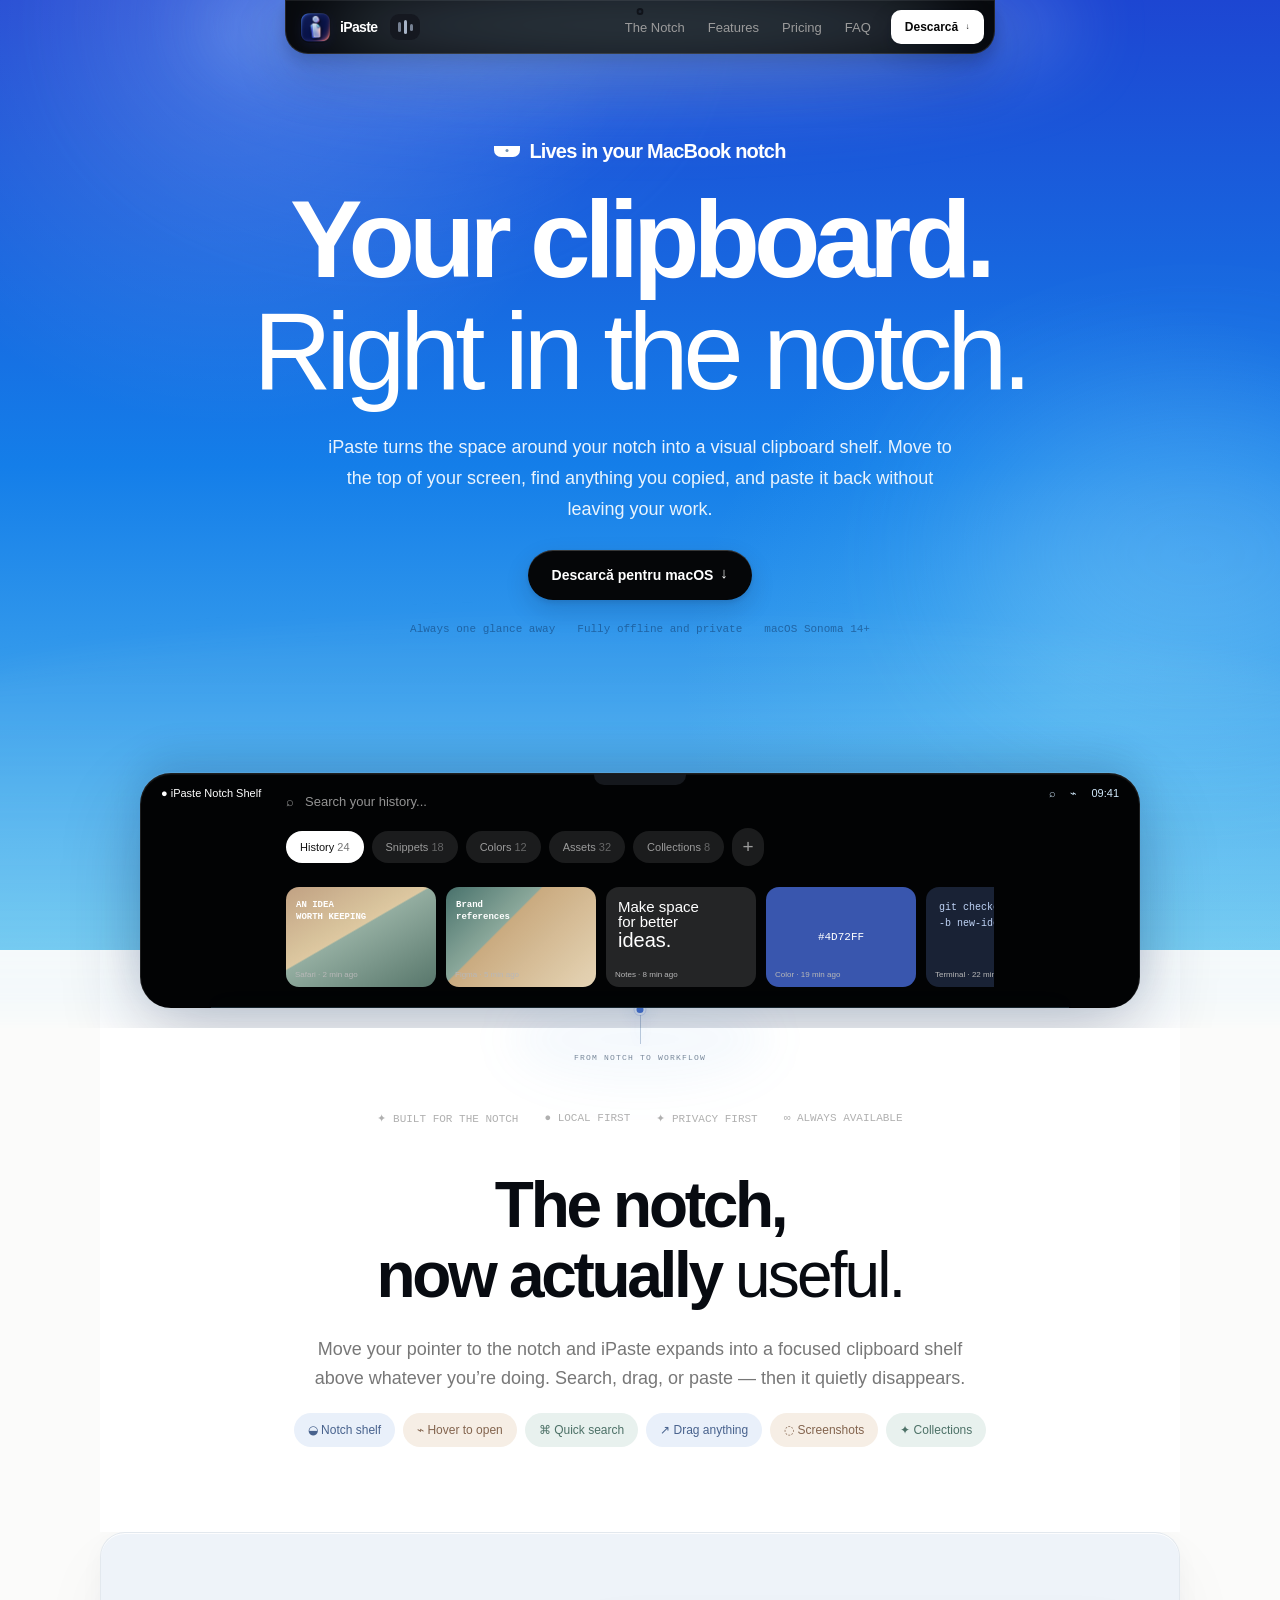
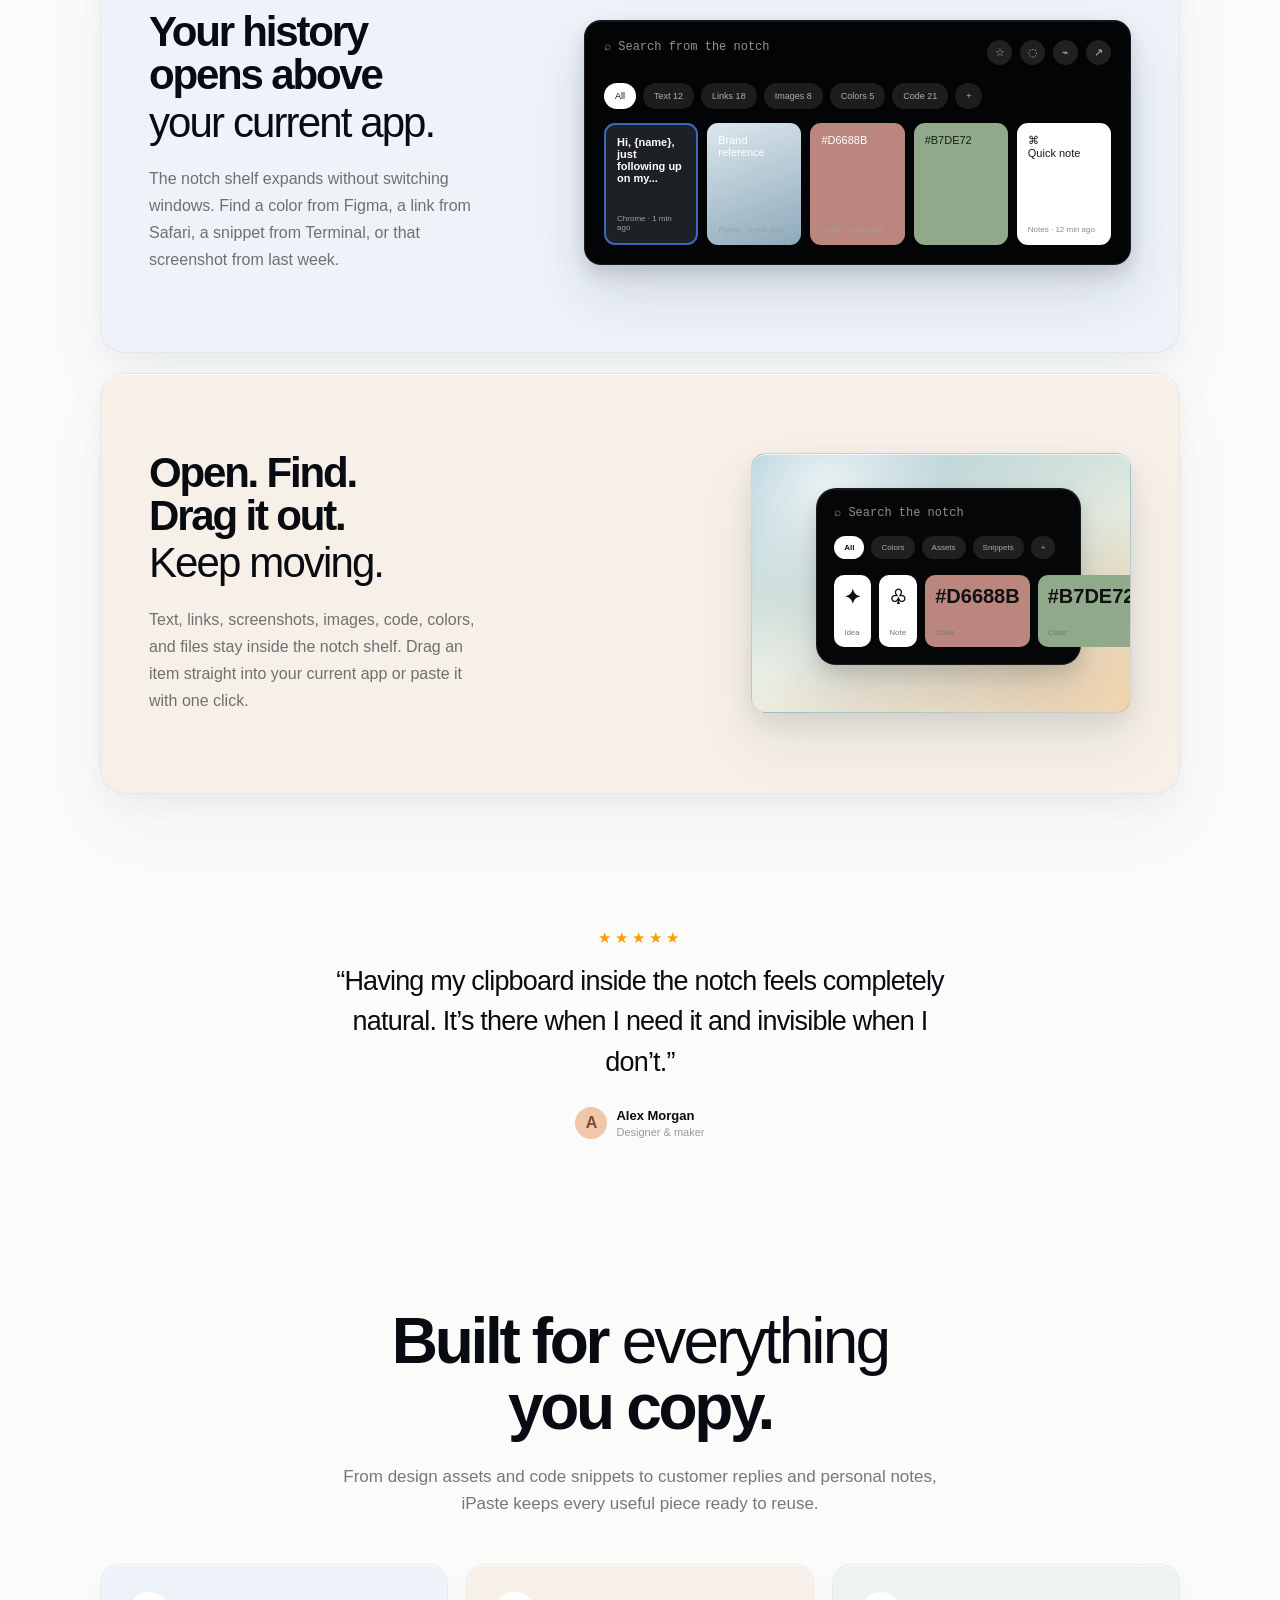
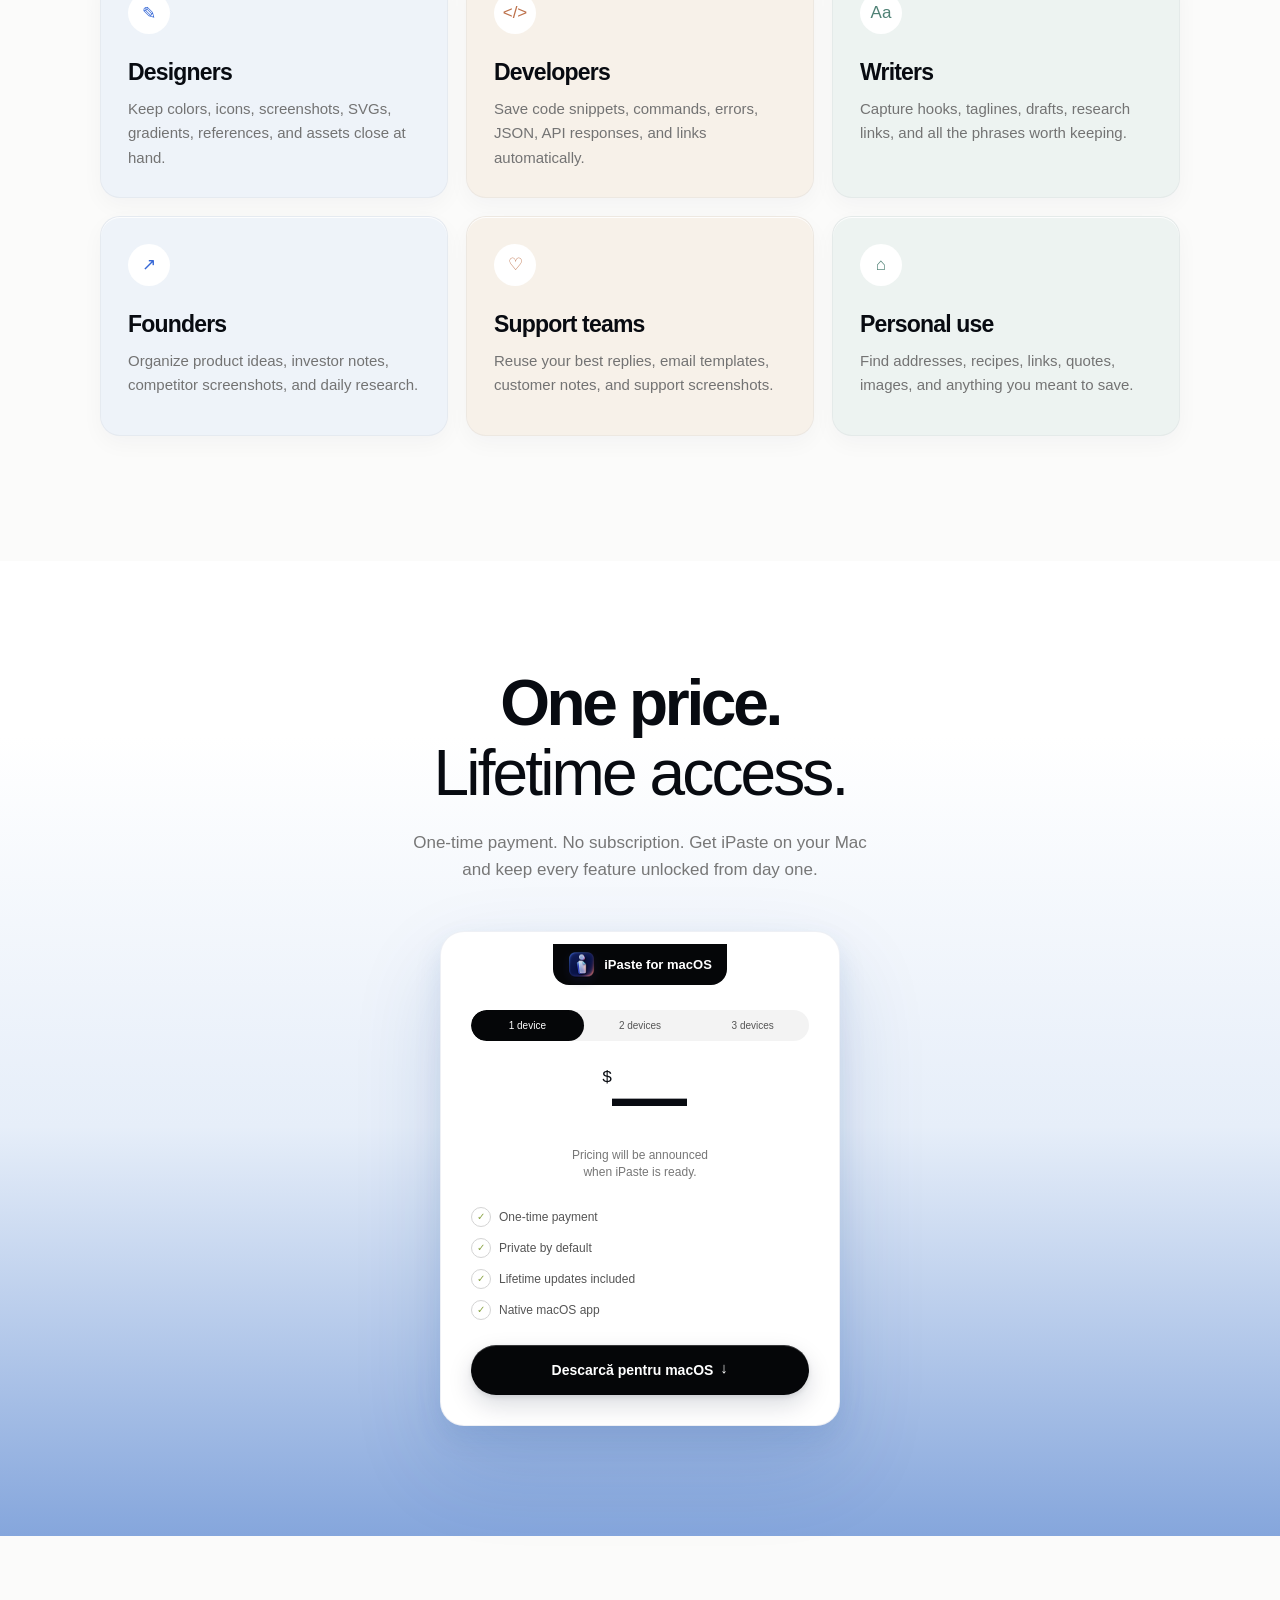
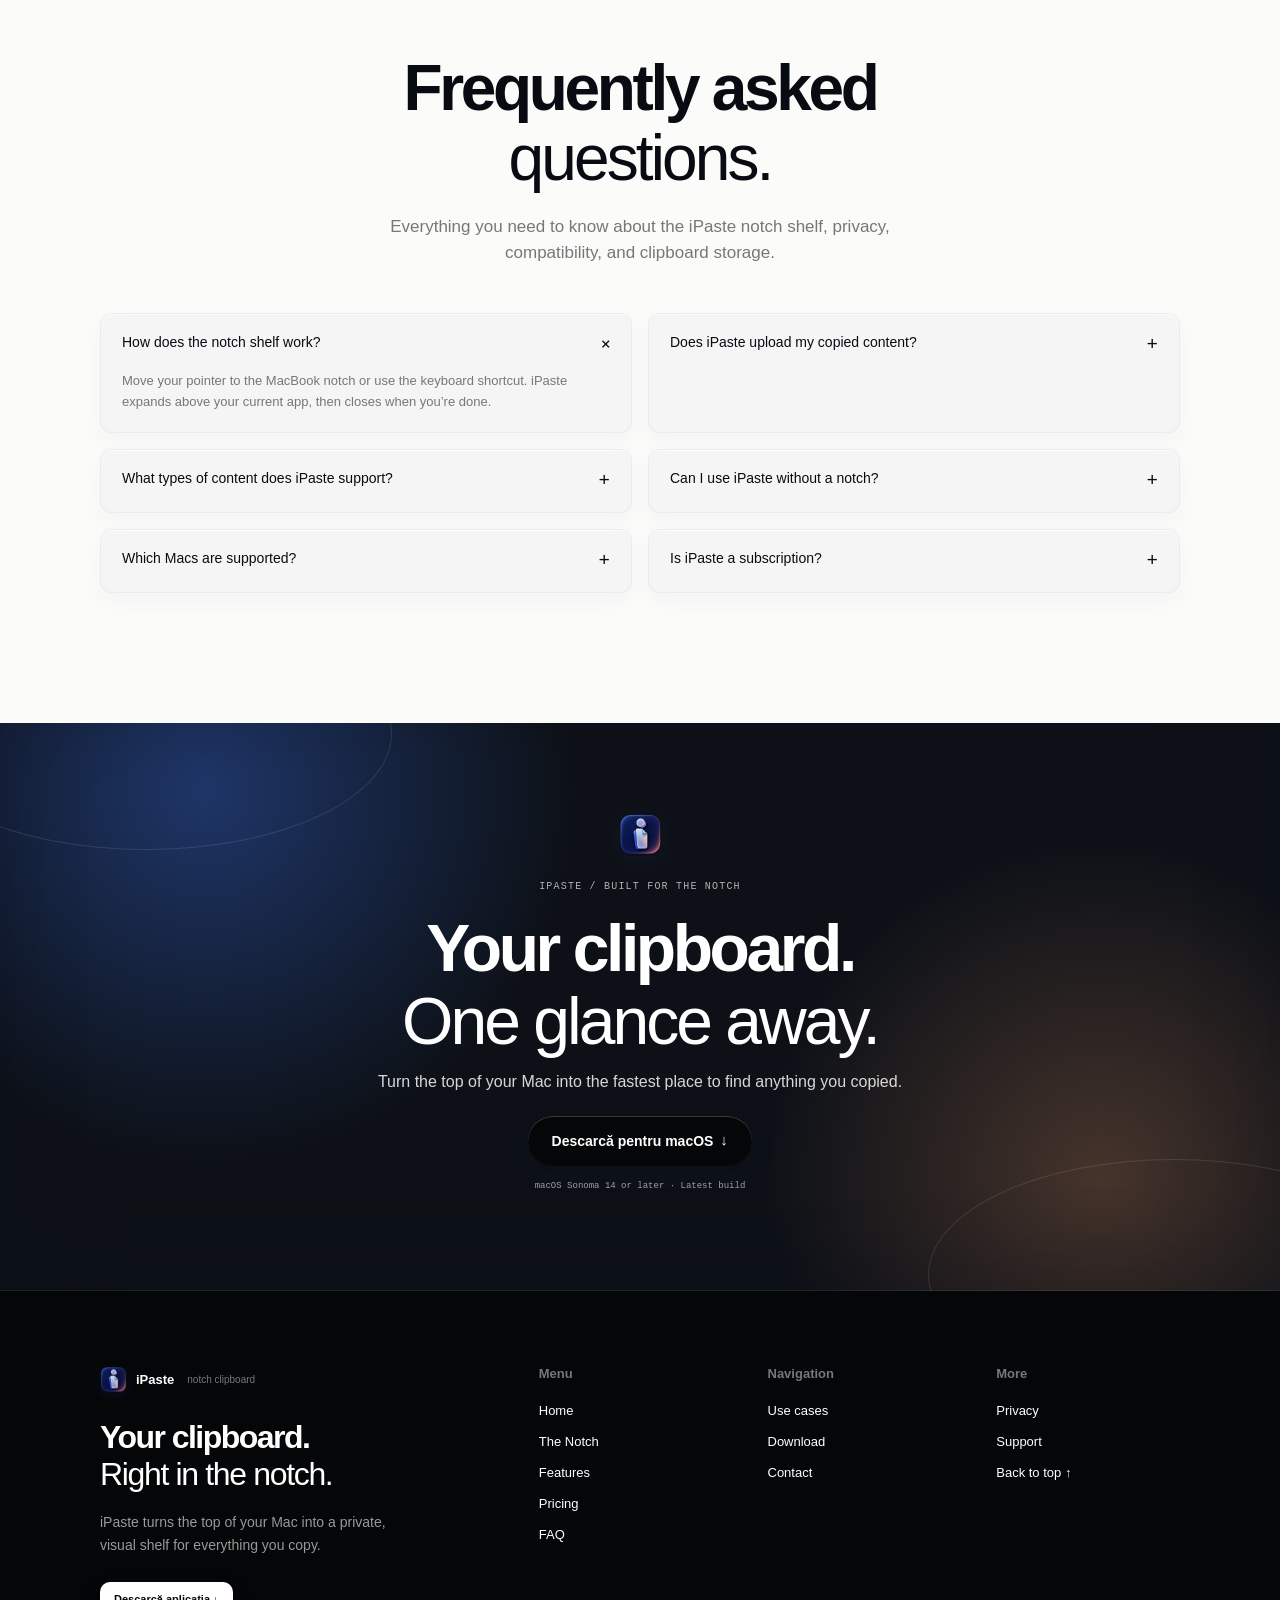
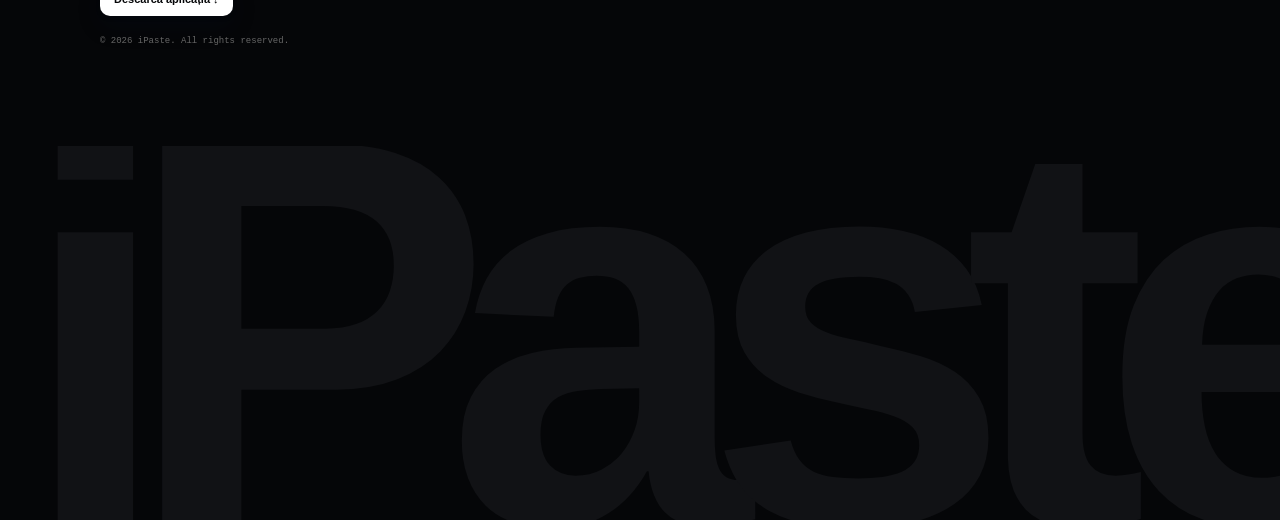
==== commit 9905a668: "feat: open source under MIT and ship a public download Adds the LICENSE that makes the repository ge" ====
--- a/website/index.html
+++ b/website/index.html
@@ -17,7 +17,7 @@
         <a class="nav-brand" href="#top"><img class="app-icon" src="assets/ipaste-icon.png" alt="" /><strong>iPaste</strong></a>
         <button class="notch-peek-toggle" type="button" aria-expanded="false" aria-controls="notch-nav-shelf" aria-label="Preview recent clipboard items"><span></span><span></span><span></span></button>
         <nav class="nav-links"><a href="#notch">The Notch</a><a href="#features">Features</a><a href="#pricing">Pricing</a><a href="#faq">FAQ</a></nav>
-        <a class="download-pill" href="#download">În curând</a>
+        <a class="download-pill download-link" data-download-link href="https://github.com/adrianxviziteu/iPaste/releases/latest/download/iPaste.zip">Descarcă <span class="download-arrow">↓</span></a>
         <button class="menu-toggle" aria-expanded="false" aria-controls="mobile-nav">Menu</button>
       </div>
       <div class="nav-shelf" id="notch-nav-shelf" aria-hidden="true">
@@ -30,7 +30,7 @@
         <div class="nav-shelf-foot"><span>Hover a clip to preview</span><span>Click the notch to keep open</span></div>
       </div>
     </header>
-    <nav class="mobile-nav" id="mobile-nav"><a href="#notch">The Notch</a><a href="#features">Features</a><a href="#pricing">Pricing</a><a href="#faq">FAQ</a><a href="#download">În curând</a></nav>
+    <nav class="mobile-nav" id="mobile-nav"><a href="#notch">The Notch</a><a href="#features">Features</a><a href="#pricing">Pricing</a><a href="#faq">FAQ</a><a class="download-link" data-download-link href="https://github.com/adrianxviziteu/iPaste/releases/latest/download/iPaste.zip">Descarcă pentru macOS ↓</a></nav>
 
     <main id="top">
       <section class="hero">
@@ -39,7 +39,7 @@
           <div class="hero-eyebrow"><span class="notch-mini"></span> Lives in your MacBook notch</div>
           <h1>Your clipboard.<br /><em>Right in the notch.</em></h1>
           <p>iPaste turns the space around your notch into a visual clipboard shelf. Move to the top of your screen, find anything you copied, and paste it back without leaving your work.</p>
-          <a class="hero-button" href="#download">În curând</a>
+          <a class="hero-button download-link" data-download-link href="https://github.com/adrianxviziteu/iPaste/releases/latest/download/iPaste.zip">Descarcă pentru macOS <span class="download-arrow">↓</span></a>
           <div class="hero-meta"><span>Always one glance away</span><span>Fully offline and private</span><span>macOS Sonoma 14+</span></div>
         </div>
         <div class="hero-shelf" aria-label="Expanded iPaste notch shelf preview">
@@ -58,16 +58,14 @@
 
       <section class="audiences section-white" id="use-cases"><h2>Built for <em>everything</em><br />you copy.</h2><p>From design assets and code snippets to customer replies and personal notes, iPaste keeps every useful piece ready to reuse.</p><div class="audience-grid"><article><span class="audience-icon">✎</span><h3>Designers</h3><p>Keep colors, icons, screenshots, SVGs, gradients, references, and assets close at hand.</p></article><article><span class="audience-icon">&lt;/&gt;</span><h3>Developers</h3><p>Save code snippets, commands, errors, JSON, API responses, and links automatically.</p></article><article><span class="audience-icon">Aa</span><h3>Writers</h3><p>Capture hooks, taglines, drafts, research links, and all the phrases worth keeping.</p></article><article><span class="audience-icon">↗</span><h3>Founders</h3><p>Organize product ideas, investor notes, competitor screenshots, and daily research.</p></article><article><span class="audience-icon">♡</span><h3>Support teams</h3><p>Reuse your best replies, email templates, customer notes, and support screenshots.</p></article><article><span class="audience-icon">⌂</span><h3>Personal use</h3><p>Find addresses, recipes, links, quotes, images, and anything you meant to save.</p></article></div></section>
 
-      <section class="pricing" id="pricing"><div class="pricing-inner section-white"><h2>One price.<br /><em>Lifetime access.</em></h2><p>One-time payment. No subscription. Get iPaste on your Mac and keep every feature unlocked from day one.</p><div class="price-card"><div class="price-title"><img class="app-icon" src="assets/ipaste-icon.png" alt="" /><strong>iPaste for macOS</strong></div><div class="device-pills"><b>1 device</b><span>2 devices</span><span>3 devices</span></div><div class="price-value"><small>$</small><strong>—</strong></div><div class="price-note">Pricing will be announced<br />when iPaste is ready.</div><ul><li>One-time payment</li><li>Private by default</li><li>Lifetime updates included</li><li>Native macOS app</li></ul><button class="hero-button notify-button">În curând</button></div></div></section>
+      <section class="pricing" id="pricing"><div class="pricing-inner section-white"><h2>One price.<br /><em>Lifetime access.</em></h2><p>One-time payment. No subscription. Get iPaste on your Mac and keep every feature unlocked from day one.</p><div class="price-card"><div class="price-title"><img class="app-icon" src="assets/ipaste-icon.png" alt="" /><strong>iPaste for macOS</strong></div><div class="device-pills"><b>1 device</b><span>2 devices</span><span>3 devices</span></div><div class="price-value"><small>$</small><strong>—</strong></div><div class="price-note">Pricing will be announced<br />when iPaste is ready.</div><ul><li>One-time payment</li><li>Private by default</li><li>Lifetime updates included</li><li>Native macOS app</li></ul><a class="hero-button download-link" data-download-link href="https://github.com/adrianxviziteu/iPaste/releases/latest/download/iPaste.zip">Descarcă pentru macOS <span class="download-arrow">↓</span></a></div></div></section>
 
       <section class="faq section-white" id="faq"><h2>Frequently asked<br /><em>questions.</em></h2><p>Everything you need to know about the iPaste notch shelf, privacy, compatibility, and clipboard storage.</p><div class="faq-grid"><details open><summary>How does the notch shelf work?<span>+</span></summary><p>Move your pointer to the MacBook notch or use the keyboard shortcut. iPaste expands above your current app, then closes when you’re done.</p></details><details><summary>Does iPaste upload my copied content?<span>+</span></summary><p>No. Your clipboard history stays on your Mac. iPaste is local-first and private by default.</p></details><details><summary>What types of content does iPaste support?<span>+</span></summary><p>Text, links, screenshots, images, code, colors, and files — all organized in a visual history.</p></details><details><summary>Can I use iPaste without a notch?<span>+</span></summary><p>Yes. The notch shelf is the signature experience, while a keyboard shortcut keeps iPaste fast on Macs with any display.</p></details><details><summary>Which Macs are supported?<span>+</span></summary><p>iPaste is being built for modern Macs running macOS Sonoma 14 or later.</p></details><details><summary>Is iPaste a subscription?<span>+</span></summary><p>No. iPaste is planned as a simple one-time purchase with lifetime updates included.</p></details></div></section>
 
-      <section class="download-section" id="download"><div class="download-inner"><img class="app-icon" src="assets/ipaste-icon.png" alt="iPaste app icon" /><div class="download-label">iPaste / Built for the notch</div><h2>Your clipboard.<br /><em>One glance away.</em></h2><p>Turn the top of your Mac into the fastest place to find anything you copied.</p><button class="hero-button notify-button">În curând</button><small>Coming soon for macOS Sonoma 14 and later.</small></div></section>
+      <section class="download-section" id="download"><div class="download-inner"><img class="app-icon" src="assets/ipaste-icon.png" alt="iPaste app icon" /><div class="download-label">iPaste / Built for the notch</div><h2>Your clipboard.<br /><em>One glance away.</em></h2><p>Turn the top of your Mac into the fastest place to find anything you copied.</p><a class="hero-button download-link" data-download-link href="https://github.com/adrianxviziteu/iPaste/releases/latest/download/iPaste.zip">Descarcă pentru macOS <span class="download-arrow">↓</span></a><small>macOS Sonoma 14 or later · Latest build</small></div></section>
     </main>
 
-    <footer class="footer"><div class="footer-inner section-white"><div class="footer-product"><div class="price-title"><img class="app-icon" src="assets/ipaste-icon.png" alt="" /><strong>iPaste</strong><small>notch clipboard</small></div><h2>Your clipboard.<br /><em>Right in the notch.</em></h2><p>iPaste turns the top of your Mac into a private, visual shelf for everything you copy.</p><a class="footer-button" href="#download">În curând</a><small>© 2026 iPaste. All rights reserved.</small></div><div class="footer-column"><strong>Menu</strong><a href="#top">Home</a><a href="#notch">The Notch</a><a href="#features">Features</a><a href="#pricing">Pricing</a><a href="#faq">FAQ</a></div><div class="footer-column"><strong>Navigation</strong><a href="#use-cases">Use cases</a><a href="#download">Early access</a><a href="mailto:hello@ipaste.app">Contact</a></div><div class="footer-column"><strong>More</strong><a href="#features">Privacy</a><a href="#faq">Support</a><a href="#top">Back to top ↑</a></div></div><div class="footer-word">iPaste</div></footer>
-
-    <div class="modal" aria-hidden="true" role="dialog" aria-modal="true" aria-labelledby="modal-title"><div class="modal-card"><button class="modal-close" aria-label="Close">×</button><img class="app-icon" src="assets/ipaste-icon.png" alt="" /><h2 id="modal-title">Be first in line.</h2><p>Leave your email and we’ll let you know the moment iPaste is ready for download.</p><form class="notify-form"><label for="email">Your email</label><div><input id="email" type="email" placeholder="you@example.com" required /><button class="hero-button" type="submit">În curând</button></div><small>We’ll only use it for the iPaste launch.</small></form><div class="form-success" hidden>You’re on the list. See you soon ✦</div></div></div>
+    <footer class="footer"><div class="footer-inner section-white"><div class="footer-product"><div class="price-title"><img class="app-icon" src="assets/ipaste-icon.png" alt="" /><strong>iPaste</strong><small>notch clipboard</small></div><h2>Your clipboard.<br /><em>Right in the notch.</em></h2><p>iPaste turns the top of your Mac into a private, visual shelf for everything you copy.</p><a class="footer-button download-link" data-download-link href="https://github.com/adrianxviziteu/iPaste/releases/latest/download/iPaste.zip">Descarcă aplicația ↓</a><small>© 2026 iPaste. All rights reserved.</small></div><div class="footer-column"><strong>Menu</strong><a href="#top">Home</a><a href="#notch">The Notch</a><a href="#features">Features</a><a href="#pricing">Pricing</a><a href="#faq">FAQ</a></div><div class="footer-column"><strong>Navigation</strong><a href="#use-cases">Use cases</a><a href="#download">Download</a><a href="mailto:hello@ipaste.app">Contact</a></div><div class="footer-column"><strong>More</strong><a href="#features">Privacy</a><a href="#faq">Support</a><a href="#top">Back to top ↑</a></div></div><div class="footer-word">iPaste</div></footer>
     <script src="script.js"></script>
   </body>
 </html>
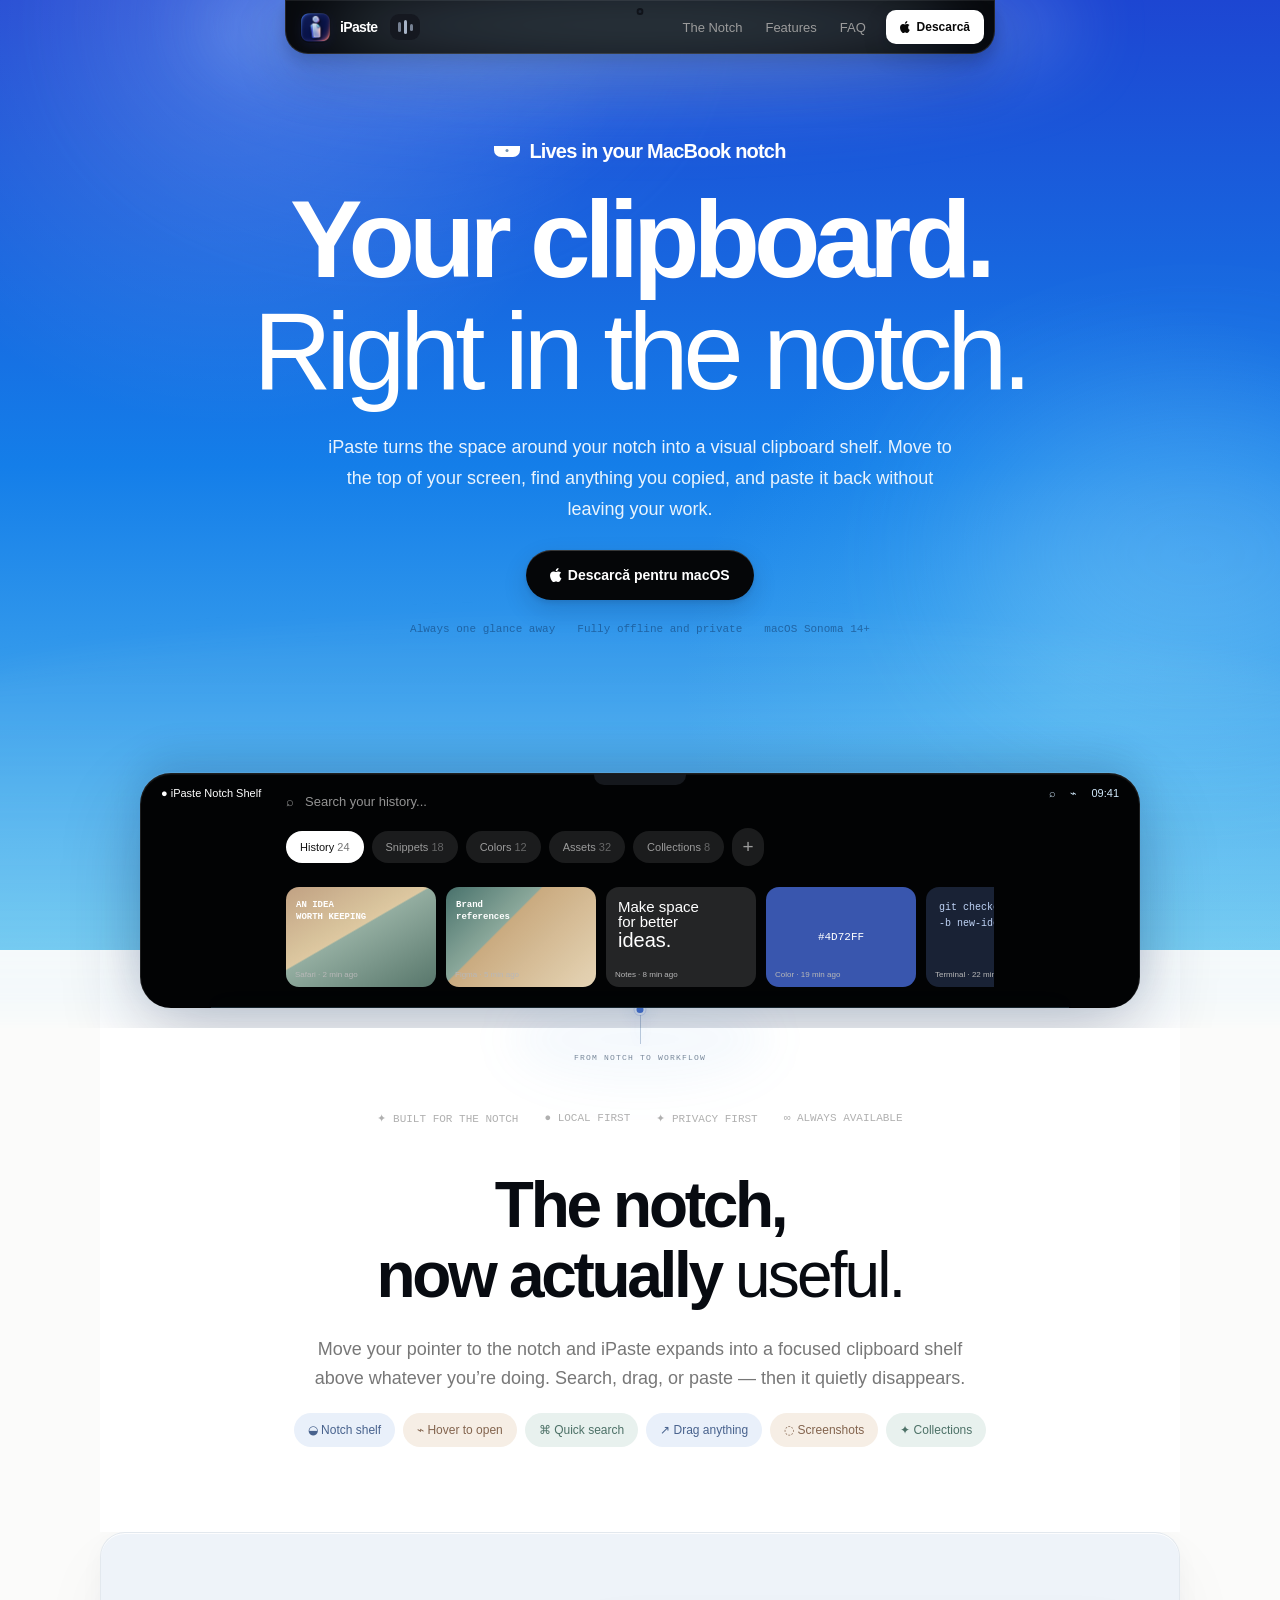
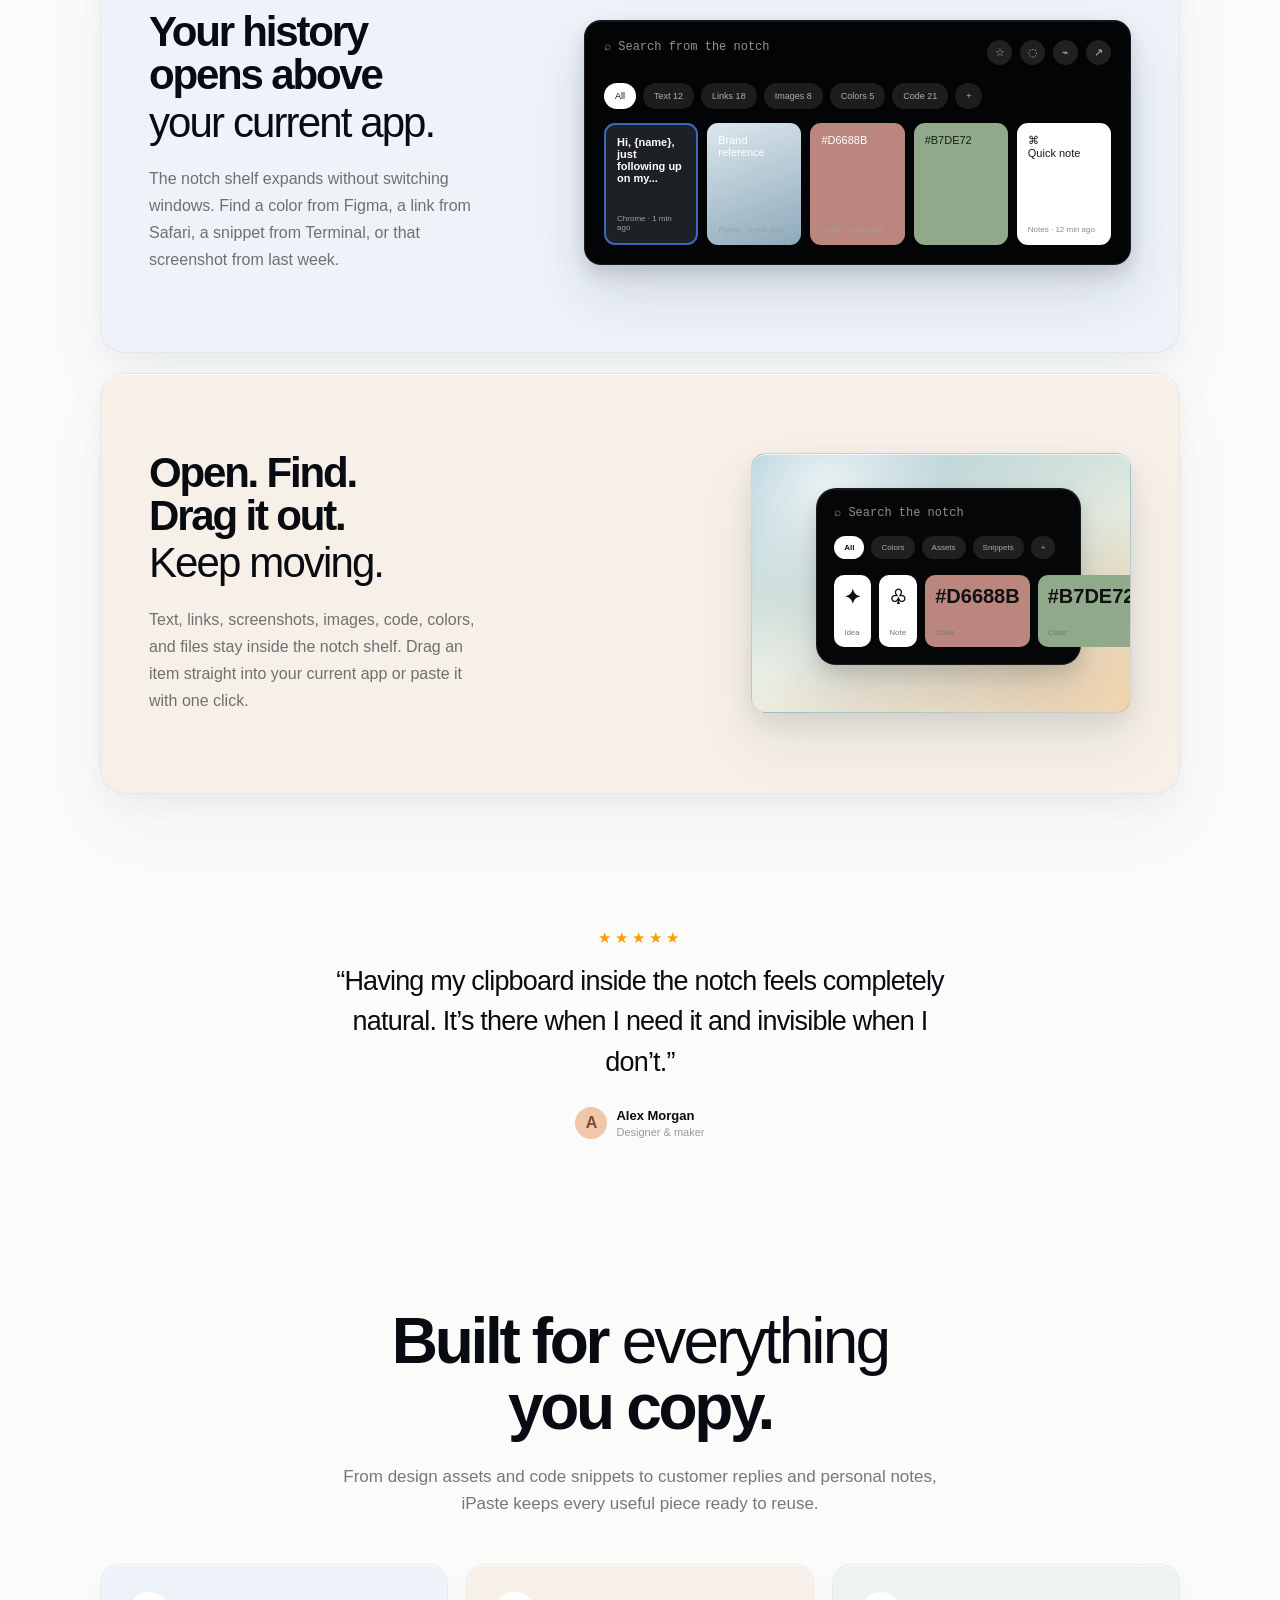
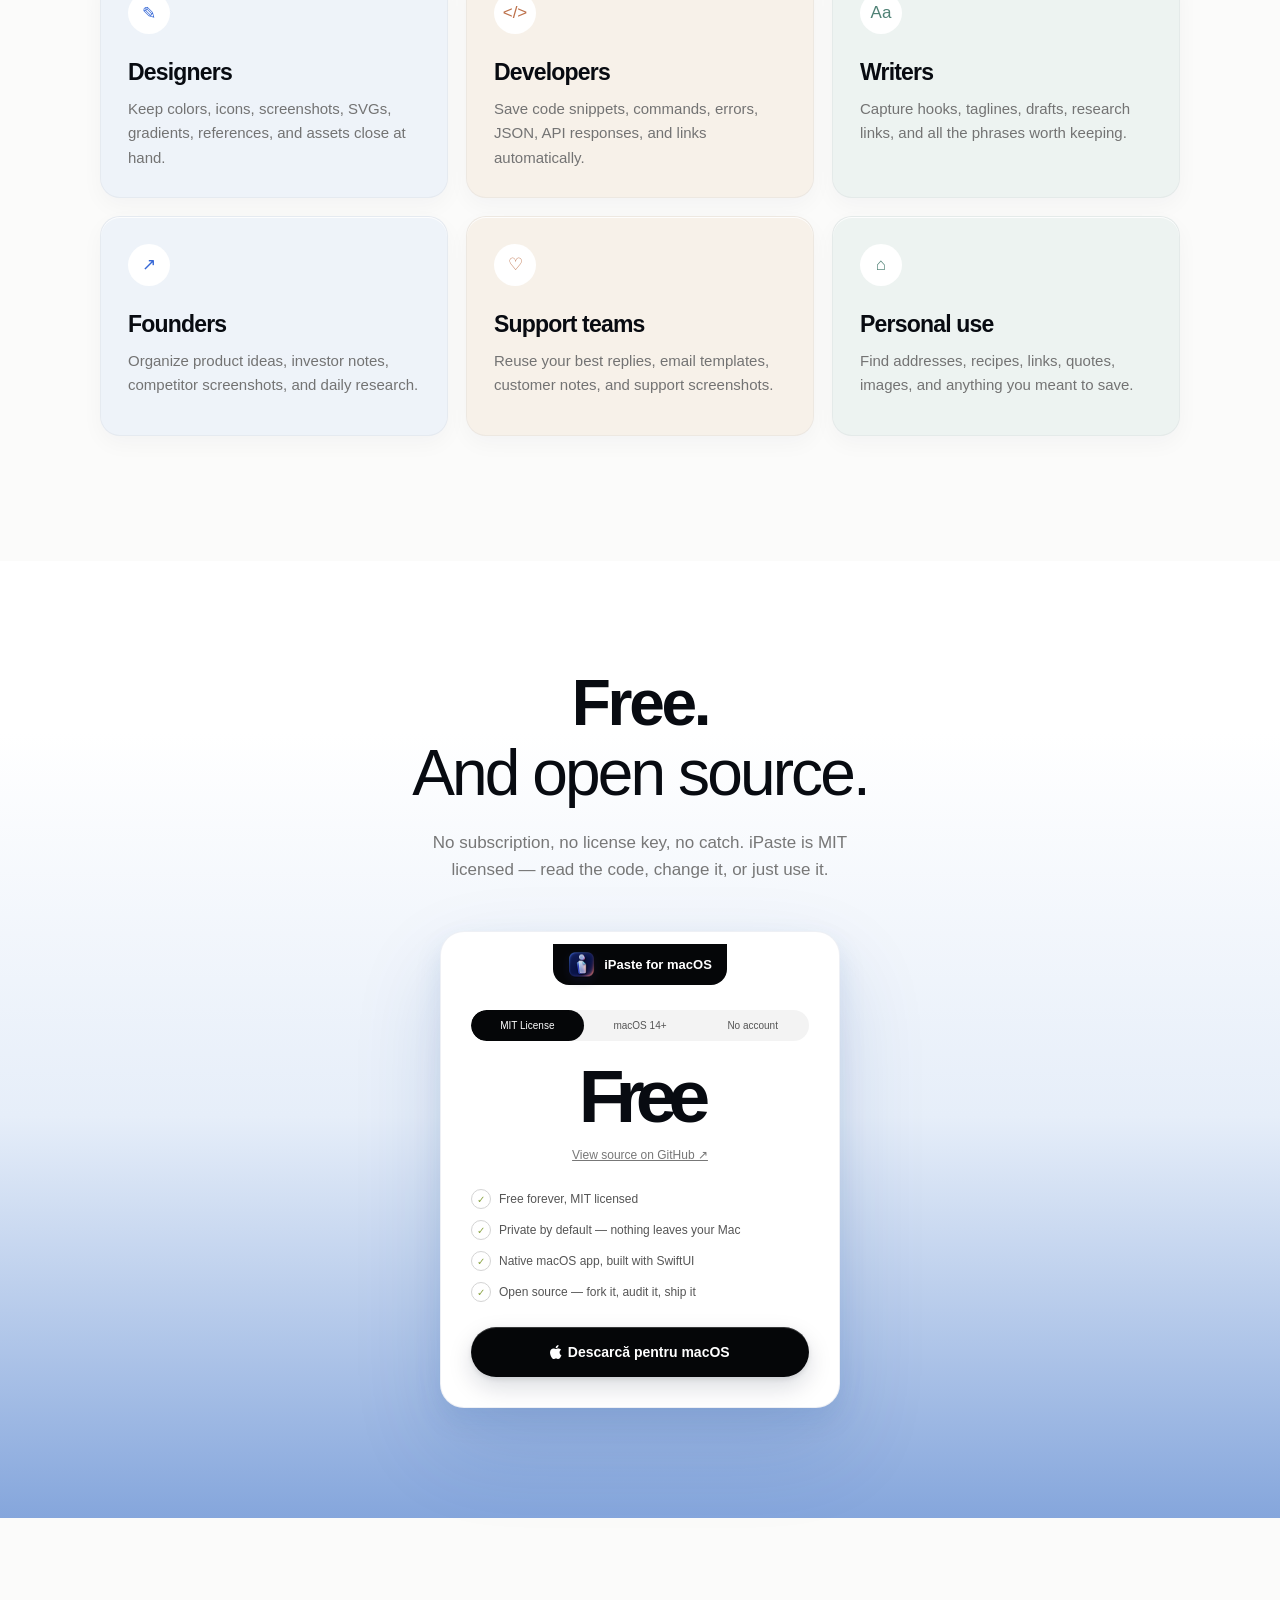
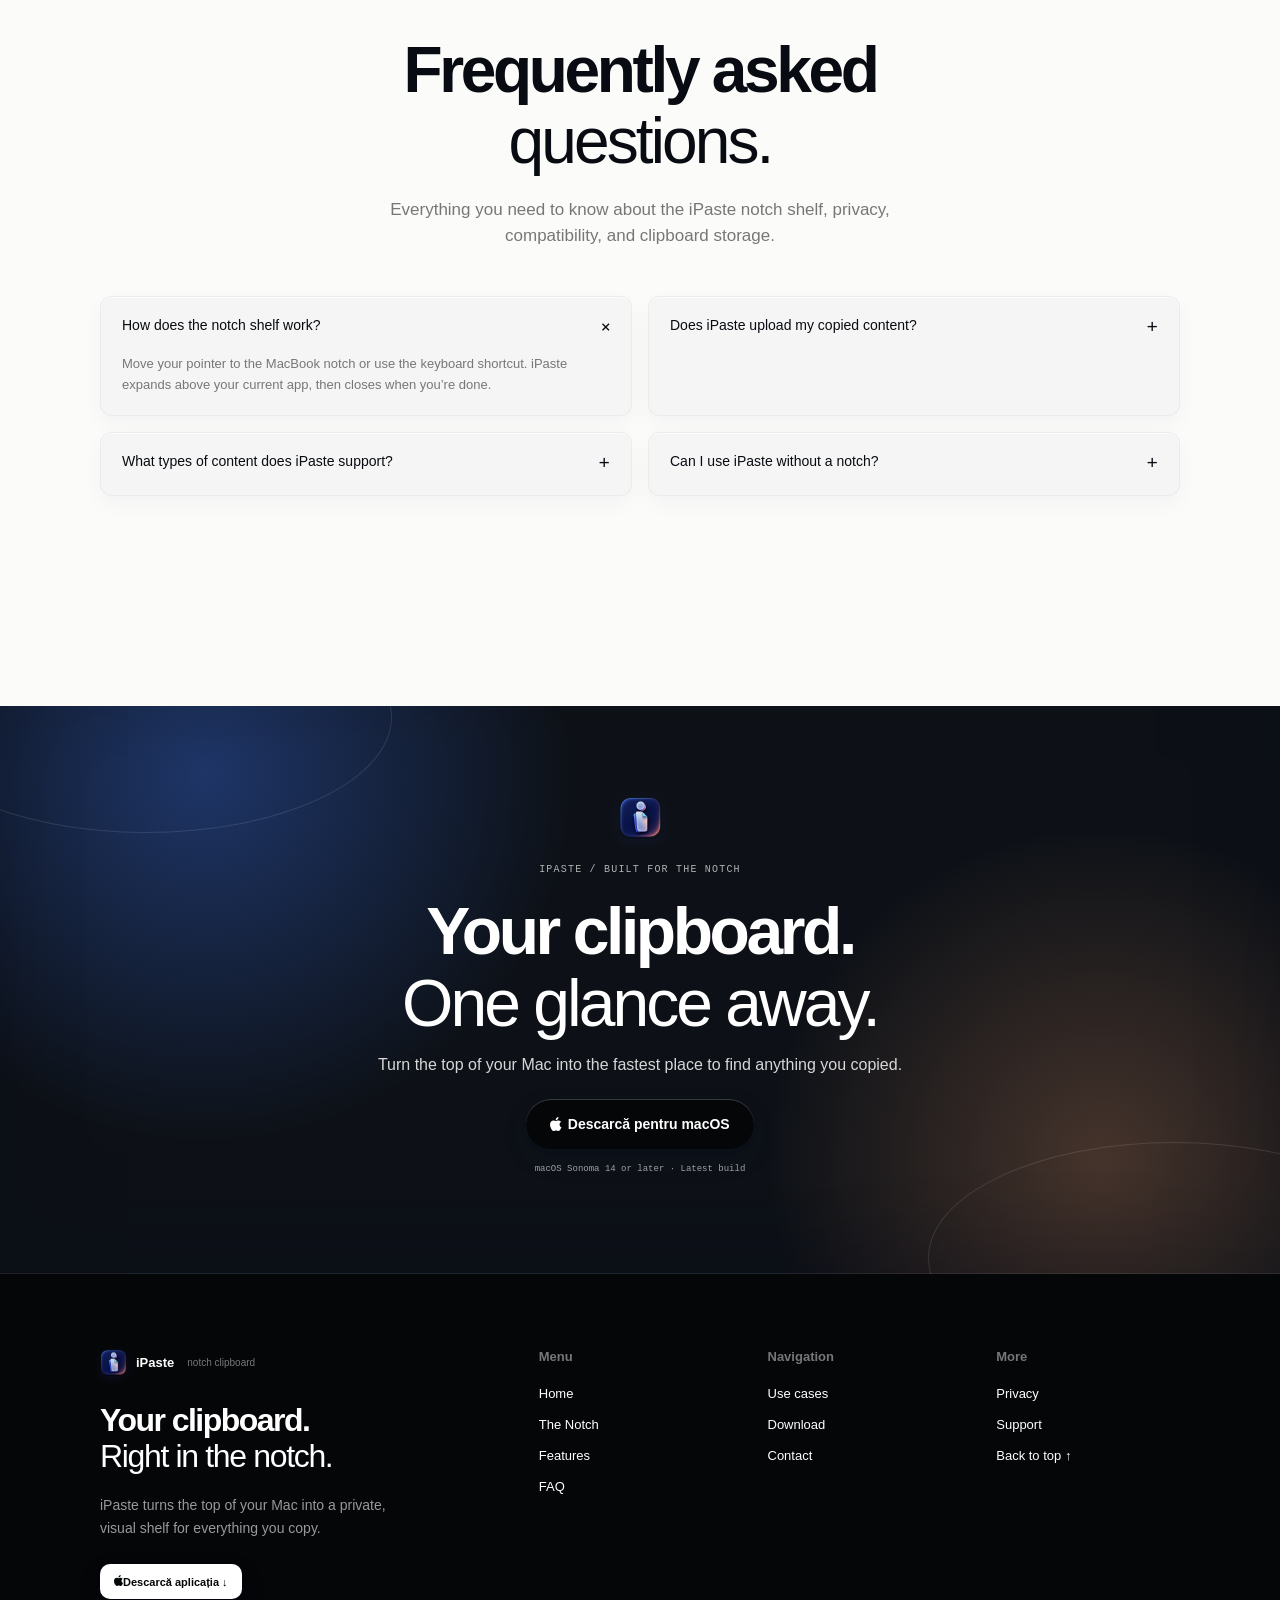
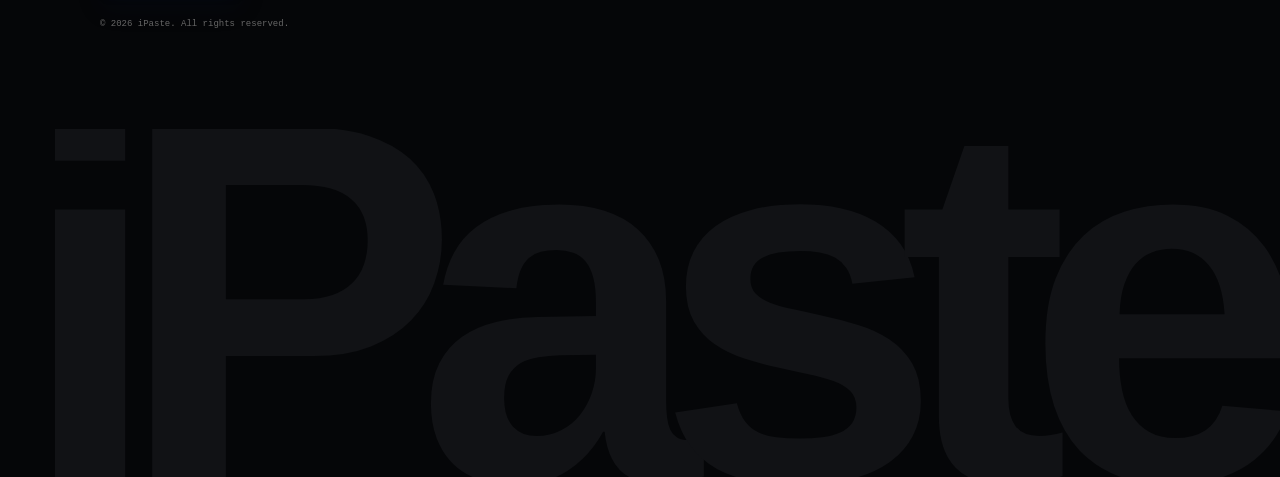
==== commit e1b00510: "feat(website): free/open-source pricing copy and Apple download mark Rewrites the pricing card and t" ====
--- a/website/index.html
+++ b/website/index.html
@@ -16,8 +16,8 @@
       <div class="nav-bar">
         <a class="nav-brand" href="#top"><img class="app-icon" src="assets/ipaste-icon.png" alt="" /><strong>iPaste</strong></a>
         <button class="notch-peek-toggle" type="button" aria-expanded="false" aria-controls="notch-nav-shelf" aria-label="Preview recent clipboard items"><span></span><span></span><span></span></button>
-        <nav class="nav-links"><a href="#notch">The Notch</a><a href="#features">Features</a><a href="#pricing">Pricing</a><a href="#faq">FAQ</a></nav>
-        <a class="download-pill download-link" data-download-link href="https://github.com/adrianxviziteu/iPaste/releases/latest/download/iPaste.zip">Descarcă <span class="download-arrow">↓</span></a>
+        <nav class="nav-links"><a href="#notch">The Notch</a><a href="#features">Features</a><a href="#faq">FAQ</a></nav>
+        <a class="download-pill download-link" data-download-link href="https://github.com/adrianxviziteu/iPaste/releases/latest/download/iPaste.zip"><svg class="apple-logo" viewBox="0 0 814 1000" aria-hidden="true" focusable="false"><path d="M788.1 340.9c-5.8 4.5-108.2 62.2-108.2 190.5 0 148.4 130.3 200.9 134.2 202.2-.6 3.2-20.7 71.9-68.7 141.9-42.8 61.6-87.5 123.1-155.5 123.1s-85.5-39.5-164-39.5c-76.5 0-103.7 40.8-165.9 40.8s-105.6-57-155.5-127C46.7 790.7 0 663 0 541.8c0-194.4 126.4-297.5 250.8-297.5 66.1 0 121.2 43.4 162.7 43.4 39.5 0 101.1-46 176.3-46 28.5 0 130.9 2.6 198.3 99.2zm-234-181.5c31.1-36.9 53.1-88.1 53.1-139.3 0-7.1-.6-14.3-1.9-20.1-50.6 1.9-110.8 33.7-147.1 75.8-28.5 32.4-55.1 83.6-55.1 135.5 0 7.8 1.3 15.6 1.9 18.1 3.2.6 8.4 1.3 13.6 1.3 45.4 0 102.5-30.4 135.5-71.3z"/></svg>Descarcă <span class="download-arrow">↓</span></a>
         <button class="menu-toggle" aria-expanded="false" aria-controls="mobile-nav">Menu</button>
       </div>
       <div class="nav-shelf" id="notch-nav-shelf" aria-hidden="true">
@@ -30,7 +30,7 @@
         <div class="nav-shelf-foot"><span>Hover a clip to preview</span><span>Click the notch to keep open</span></div>
       </div>
     </header>
-    <nav class="mobile-nav" id="mobile-nav"><a href="#notch">The Notch</a><a href="#features">Features</a><a href="#pricing">Pricing</a><a href="#faq">FAQ</a><a class="download-link" data-download-link href="https://github.com/adrianxviziteu/iPaste/releases/latest/download/iPaste.zip">Descarcă pentru macOS ↓</a></nav>
+    <nav class="mobile-nav" id="mobile-nav"><a href="#notch">The Notch</a><a href="#features">Features</a><a href="#faq">FAQ</a><a class="download-link" data-download-link href="https://github.com/adrianxviziteu/iPaste/releases/latest/download/iPaste.zip"><svg class="apple-logo" viewBox="0 0 814 1000" aria-hidden="true" focusable="false"><path d="M788.1 340.9c-5.8 4.5-108.2 62.2-108.2 190.5 0 148.4 130.3 200.9 134.2 202.2-.6 3.2-20.7 71.9-68.7 141.9-42.8 61.6-87.5 123.1-155.5 123.1s-85.5-39.5-164-39.5c-76.5 0-103.7 40.8-165.9 40.8s-105.6-57-155.5-127C46.7 790.7 0 663 0 541.8c0-194.4 126.4-297.5 250.8-297.5 66.1 0 121.2 43.4 162.7 43.4 39.5 0 101.1-46 176.3-46 28.5 0 130.9 2.6 198.3 99.2zm-234-181.5c31.1-36.9 53.1-88.1 53.1-139.3 0-7.1-.6-14.3-1.9-20.1-50.6 1.9-110.8 33.7-147.1 75.8-28.5 32.4-55.1 83.6-55.1 135.5 0 7.8 1.3 15.6 1.9 18.1 3.2.6 8.4 1.3 13.6 1.3 45.4 0 102.5-30.4 135.5-71.3z"/></svg>Descarcă pentru macOS ↓</a></nav>
 
     <main id="top">
       <section class="hero">
@@ -39,7 +39,7 @@
           <div class="hero-eyebrow"><span class="notch-mini"></span> Lives in your MacBook notch</div>
           <h1>Your clipboard.<br /><em>Right in the notch.</em></h1>
           <p>iPaste turns the space around your notch into a visual clipboard shelf. Move to the top of your screen, find anything you copied, and paste it back without leaving your work.</p>
-          <a class="hero-button download-link" data-download-link href="https://github.com/adrianxviziteu/iPaste/releases/latest/download/iPaste.zip">Descarcă pentru macOS <span class="download-arrow">↓</span></a>
+          <a class="hero-button download-link" data-download-link href="https://github.com/adrianxviziteu/iPaste/releases/latest/download/iPaste.zip"><svg class="apple-logo" viewBox="0 0 814 1000" aria-hidden="true" focusable="false"><path d="M788.1 340.9c-5.8 4.5-108.2 62.2-108.2 190.5 0 148.4 130.3 200.9 134.2 202.2-.6 3.2-20.7 71.9-68.7 141.9-42.8 61.6-87.5 123.1-155.5 123.1s-85.5-39.5-164-39.5c-76.5 0-103.7 40.8-165.9 40.8s-105.6-57-155.5-127C46.7 790.7 0 663 0 541.8c0-194.4 126.4-297.5 250.8-297.5 66.1 0 121.2 43.4 162.7 43.4 39.5 0 101.1-46 176.3-46 28.5 0 130.9 2.6 198.3 99.2zm-234-181.5c31.1-36.9 53.1-88.1 53.1-139.3 0-7.1-.6-14.3-1.9-20.1-50.6 1.9-110.8 33.7-147.1 75.8-28.5 32.4-55.1 83.6-55.1 135.5 0 7.8 1.3 15.6 1.9 18.1 3.2.6 8.4 1.3 13.6 1.3 45.4 0 102.5-30.4 135.5-71.3z"/></svg>Descarcă pentru macOS <span class="download-arrow">↓</span></a>
           <div class="hero-meta"><span>Always one glance away</span><span>Fully offline and private</span><span>macOS Sonoma 14+</span></div>
         </div>
         <div class="hero-shelf" aria-label="Expanded iPaste notch shelf preview">
@@ -58,14 +58,14 @@
 
       <section class="audiences section-white" id="use-cases"><h2>Built for <em>everything</em><br />you copy.</h2><p>From design assets and code snippets to customer replies and personal notes, iPaste keeps every useful piece ready to reuse.</p><div class="audience-grid"><article><span class="audience-icon">✎</span><h3>Designers</h3><p>Keep colors, icons, screenshots, SVGs, gradients, references, and assets close at hand.</p></article><article><span class="audience-icon">&lt;/&gt;</span><h3>Developers</h3><p>Save code snippets, commands, errors, JSON, API responses, and links automatically.</p></article><article><span class="audience-icon">Aa</span><h3>Writers</h3><p>Capture hooks, taglines, drafts, research links, and all the phrases worth keeping.</p></article><article><span class="audience-icon">↗</span><h3>Founders</h3><p>Organize product ideas, investor notes, competitor screenshots, and daily research.</p></article><article><span class="audience-icon">♡</span><h3>Support teams</h3><p>Reuse your best replies, email templates, customer notes, and support screenshots.</p></article><article><span class="audience-icon">⌂</span><h3>Personal use</h3><p>Find addresses, recipes, links, quotes, images, and anything you meant to save.</p></article></div></section>
 
-      <section class="pricing" id="pricing"><div class="pricing-inner section-white"><h2>One price.<br /><em>Lifetime access.</em></h2><p>One-time payment. No subscription. Get iPaste on your Mac and keep every feature unlocked from day one.</p><div class="price-card"><div class="price-title"><img class="app-icon" src="assets/ipaste-icon.png" alt="" /><strong>iPaste for macOS</strong></div><div class="device-pills"><b>1 device</b><span>2 devices</span><span>3 devices</span></div><div class="price-value"><small>$</small><strong>—</strong></div><div class="price-note">Pricing will be announced<br />when iPaste is ready.</div><ul><li>One-time payment</li><li>Private by default</li><li>Lifetime updates included</li><li>Native macOS app</li></ul><a class="hero-button download-link" data-download-link href="https://github.com/adrianxviziteu/iPaste/releases/latest/download/iPaste.zip">Descarcă pentru macOS <span class="download-arrow">↓</span></a></div></div></section>
+      <section class="pricing" id="pricing"><div class="pricing-inner section-white"><h2>Free.<br /><em>And open source.</em></h2><p>No subscription, no license key, no catch. iPaste is MIT licensed — read the code, change it, or just use it.</p><div class="price-card"><div class="price-title"><img class="app-icon" src="assets/ipaste-icon.png" alt="" /><strong>iPaste for macOS</strong></div><div class="device-pills"><b>MIT License</b><span>macOS 14+</span><span>No account</span></div><div class="price-value"><strong>Free</strong></div><div class="price-note"><a href="https://github.com/adrianxviziteu/iPaste" target="_blank" rel="noopener">View source on GitHub ↗</a></div><ul><li>Free forever, MIT licensed</li><li>Private by default — nothing leaves your Mac</li><li>Native macOS app, built with SwiftUI</li><li>Open source — fork it, audit it, ship it</li></ul><a class="hero-button download-link" data-download-link href="https://github.com/adrianxviziteu/iPaste/releases/latest/download/iPaste.zip"><svg class="apple-logo" viewBox="0 0 814 1000" aria-hidden="true" focusable="false"><path d="M788.1 340.9c-5.8 4.5-108.2 62.2-108.2 190.5 0 148.4 130.3 200.9 134.2 202.2-.6 3.2-20.7 71.9-68.7 141.9-42.8 61.6-87.5 123.1-155.5 123.1s-85.5-39.5-164-39.5c-76.5 0-103.7 40.8-165.9 40.8s-105.6-57-155.5-127C46.7 790.7 0 663 0 541.8c0-194.4 126.4-297.5 250.8-297.5 66.1 0 121.2 43.4 162.7 43.4 39.5 0 101.1-46 176.3-46 28.5 0 130.9 2.6 198.3 99.2zm-234-181.5c31.1-36.9 53.1-88.1 53.1-139.3 0-7.1-.6-14.3-1.9-20.1-50.6 1.9-110.8 33.7-147.1 75.8-28.5 32.4-55.1 83.6-55.1 135.5 0 7.8 1.3 15.6 1.9 18.1 3.2.6 8.4 1.3 13.6 1.3 45.4 0 102.5-30.4 135.5-71.3z"/></svg>Descarcă pentru macOS <span class="download-arrow">↓</span></a></div></div></section>
 
-      <section class="faq section-white" id="faq"><h2>Frequently asked<br /><em>questions.</em></h2><p>Everything you need to know about the iPaste notch shelf, privacy, compatibility, and clipboard storage.</p><div class="faq-grid"><details open><summary>How does the notch shelf work?<span>+</span></summary><p>Move your pointer to the MacBook notch or use the keyboard shortcut. iPaste expands above your current app, then closes when you’re done.</p></details><details><summary>Does iPaste upload my copied content?<span>+</span></summary><p>No. Your clipboard history stays on your Mac. iPaste is local-first and private by default.</p></details><details><summary>What types of content does iPaste support?<span>+</span></summary><p>Text, links, screenshots, images, code, colors, and files — all organized in a visual history.</p></details><details><summary>Can I use iPaste without a notch?<span>+</span></summary><p>Yes. The notch shelf is the signature experience, while a keyboard shortcut keeps iPaste fast on Macs with any display.</p></details><details><summary>Which Macs are supported?<span>+</span></summary><p>iPaste is being built for modern Macs running macOS Sonoma 14 or later.</p></details><details><summary>Is iPaste a subscription?<span>+</span></summary><p>No. iPaste is planned as a simple one-time purchase with lifetime updates included.</p></details></div></section>
+      <section class="faq section-white" id="faq"><h2>Frequently asked<br /><em>questions.</em></h2><p>Everything you need to know about the iPaste notch shelf, privacy, compatibility, and clipboard storage.</p><div class="faq-grid"><details open><summary>How does the notch shelf work?<span>+</span></summary><p>Move your pointer to the MacBook notch or use the keyboard shortcut. iPaste expands above your current app, then closes when you’re done.</p></details><details><summary>Does iPaste upload my copied content?<span>+</span></summary><p>No. Your clipboard history stays on your Mac. iPaste is local-first and private by default.</p></details><details><summary>What types of content does iPaste support?<span>+</span></summary><p>Text, links, screenshots, images, code, colors, and files — all organized in a visual history.</p></details><details><summary>Can I use iPaste without a notch?<span>+</span></summary><p>Yes. The notch shelf is the signature experience, while a keyboard shortcut keeps iPaste fast on Macs with any display.</p></details><details><summary>Which Macs are supported?<span>+</span></summary><p>iPaste is being built for modern Macs running macOS Sonoma 14 or later.</p></details><details><summary>Is iPaste a subscription?<span>+</span></summary><p>No. iPaste is free and open source under the MIT license — no payment, no account, no catch.</p></details></div></section>
 
-      <section class="download-section" id="download"><div class="download-inner"><img class="app-icon" src="assets/ipaste-icon.png" alt="iPaste app icon" /><div class="download-label">iPaste / Built for the notch</div><h2>Your clipboard.<br /><em>One glance away.</em></h2><p>Turn the top of your Mac into the fastest place to find anything you copied.</p><a class="hero-button download-link" data-download-link href="https://github.com/adrianxviziteu/iPaste/releases/latest/download/iPaste.zip">Descarcă pentru macOS <span class="download-arrow">↓</span></a><small>macOS Sonoma 14 or later · Latest build</small></div></section>
+      <section class="download-section" id="download"><div class="download-inner"><img class="app-icon" src="assets/ipaste-icon.png" alt="iPaste app icon" /><div class="download-label">iPaste / Built for the notch</div><h2>Your clipboard.<br /><em>One glance away.</em></h2><p>Turn the top of your Mac into the fastest place to find anything you copied.</p><a class="hero-button download-link" data-download-link href="https://github.com/adrianxviziteu/iPaste/releases/latest/download/iPaste.zip"><svg class="apple-logo" viewBox="0 0 814 1000" aria-hidden="true" focusable="false"><path d="M788.1 340.9c-5.8 4.5-108.2 62.2-108.2 190.5 0 148.4 130.3 200.9 134.2 202.2-.6 3.2-20.7 71.9-68.7 141.9-42.8 61.6-87.5 123.1-155.5 123.1s-85.5-39.5-164-39.5c-76.5 0-103.7 40.8-165.9 40.8s-105.6-57-155.5-127C46.7 790.7 0 663 0 541.8c0-194.4 126.4-297.5 250.8-297.5 66.1 0 121.2 43.4 162.7 43.4 39.5 0 101.1-46 176.3-46 28.5 0 130.9 2.6 198.3 99.2zm-234-181.5c31.1-36.9 53.1-88.1 53.1-139.3 0-7.1-.6-14.3-1.9-20.1-50.6 1.9-110.8 33.7-147.1 75.8-28.5 32.4-55.1 83.6-55.1 135.5 0 7.8 1.3 15.6 1.9 18.1 3.2.6 8.4 1.3 13.6 1.3 45.4 0 102.5-30.4 135.5-71.3z"/></svg>Descarcă pentru macOS <span class="download-arrow">↓</span></a><small>macOS Sonoma 14 or later · Latest build</small></div></section>
     </main>
 
-    <footer class="footer"><div class="footer-inner section-white"><div class="footer-product"><div class="price-title"><img class="app-icon" src="assets/ipaste-icon.png" alt="" /><strong>iPaste</strong><small>notch clipboard</small></div><h2>Your clipboard.<br /><em>Right in the notch.</em></h2><p>iPaste turns the top of your Mac into a private, visual shelf for everything you copy.</p><a class="footer-button download-link" data-download-link href="https://github.com/adrianxviziteu/iPaste/releases/latest/download/iPaste.zip">Descarcă aplicația ↓</a><small>© 2026 iPaste. All rights reserved.</small></div><div class="footer-column"><strong>Menu</strong><a href="#top">Home</a><a href="#notch">The Notch</a><a href="#features">Features</a><a href="#pricing">Pricing</a><a href="#faq">FAQ</a></div><div class="footer-column"><strong>Navigation</strong><a href="#use-cases">Use cases</a><a href="#download">Download</a><a href="mailto:hello@ipaste.app">Contact</a></div><div class="footer-column"><strong>More</strong><a href="#features">Privacy</a><a href="#faq">Support</a><a href="#top">Back to top ↑</a></div></div><div class="footer-word">iPaste</div></footer>
+    <footer class="footer"><div class="footer-inner section-white"><div class="footer-product"><div class="price-title"><img class="app-icon" src="assets/ipaste-icon.png" alt="" /><strong>iPaste</strong><small>notch clipboard</small></div><h2>Your clipboard.<br /><em>Right in the notch.</em></h2><p>iPaste turns the top of your Mac into a private, visual shelf for everything you copy.</p><a class="footer-button download-link" data-download-link href="https://github.com/adrianxviziteu/iPaste/releases/latest/download/iPaste.zip"><svg class="apple-logo" viewBox="0 0 814 1000" aria-hidden="true" focusable="false"><path d="M788.1 340.9c-5.8 4.5-108.2 62.2-108.2 190.5 0 148.4 130.3 200.9 134.2 202.2-.6 3.2-20.7 71.9-68.7 141.9-42.8 61.6-87.5 123.1-155.5 123.1s-85.5-39.5-164-39.5c-76.5 0-103.7 40.8-165.9 40.8s-105.6-57-155.5-127C46.7 790.7 0 663 0 541.8c0-194.4 126.4-297.5 250.8-297.5 66.1 0 121.2 43.4 162.7 43.4 39.5 0 101.1-46 176.3-46 28.5 0 130.9 2.6 198.3 99.2zm-234-181.5c31.1-36.9 53.1-88.1 53.1-139.3 0-7.1-.6-14.3-1.9-20.1-50.6 1.9-110.8 33.7-147.1 75.8-28.5 32.4-55.1 83.6-55.1 135.5 0 7.8 1.3 15.6 1.9 18.1 3.2.6 8.4 1.3 13.6 1.3 45.4 0 102.5-30.4 135.5-71.3z"/></svg>Descarcă aplicația ↓</a><small>© 2026 iPaste. All rights reserved.</small></div><div class="footer-column"><strong>Menu</strong><a href="#top">Home</a><a href="#notch">The Notch</a><a href="#features">Features</a><a href="#faq">FAQ</a></div><div class="footer-column"><strong>Navigation</strong><a href="#use-cases">Use cases</a><a href="#download">Download</a><a href="mailto:hello@ipaste.app">Contact</a></div><div class="footer-column"><strong>More</strong><a href="#features">Privacy</a><a href="#faq">Support</a><a href="#top">Back to top ↑</a></div></div><div class="footer-word">iPaste</div></footer>
     <script src="script.js"></script>
   </body>
 </html>
--- a/website/styles.css
+++ b/website/styles.css
@@ -168,7 +168,7 @@
 .nav-links a{font-size:13px}.download-pill{font-size:12px}
 .hero-content>p{max-width:640px;font-size:18px}
 .hero-button{min-height:50px;padding:15px 24px;font-size:14px}
-.download-arrow{font:600 15px var(--mono);line-height:1}
+.download-arrow{display:none}.apple-logo{width:.82em;height:1em;flex-shrink:0;fill:currentColor}
 .hero-meta{font-size:11px}
 .award-row{font-size:11px}
 .intro>p{max-width:690px;font-size:18px;line-height:1.62}
@@ -186,8 +186,8 @@
 @media(max-width:850px){.floating-nav,.floating-nav.is-scrolled{top:0}}
 
 /* Full-width responsive footer wordmark */
-.footer-word{width:100%;max-width:none;margin:0;padding:0 1.5vw;overflow:hidden;color:#111215;font-size:clamp(120px,43vw,720px);font-weight:700;line-height:.68;letter-spacing:-.085em;text-align:center;white-space:nowrap}
-@media(max-width:600px){.footer-word{padding:0 2vw;font-size:43vw;line-height:.72;letter-spacing:-.08em}}
+.footer-word{width:100%;max-width:100%;margin:0;padding:0 1.5vw;overflow:hidden;color:#111215;font-size:clamp(120px,40vw,680px);font-weight:700;line-height:.68;letter-spacing:-.085em;text-align:center;white-space:nowrap}
+@media(max-width:600px){.footer-word{padding:0 2vw;font-size:40vw;line-height:.72;letter-spacing:-.08em}}
 
 /* Premium depth: fine material texture, local notch light, realistic surfaces */
 body{background:#fbfbfa}
@@ -249,3 +249,7 @@
 @media(max-width:850px){.hero{overflow-clip-margin:58px}.hero-shelf{bottom:-42px}.intro{padding-top:96px}.shelf-continuation{margin-top:-46px}}
 @media(max-width:600px){.hero{overflow-clip-margin:52px}.hero:after{bottom:-4%;height:36%}.hero-shelf{bottom:-30px}.intro{padding-top:82px}.shelf-continuation{height:58px;margin:-38px auto 27px;gap:7px}.continuation-line{height:28px}.shelf-continuation+.award-row{margin-bottom:35px}}
 @media(prefers-reduced-motion:reduce){.hero-shelf{transform:translateX(-50%);will-change:auto}}
+
+/* Decorative hero glows extend beyond the viewport by design, but must not
+   create a horizontal page scrollbar. */
+html,body{overflow-x:hidden}
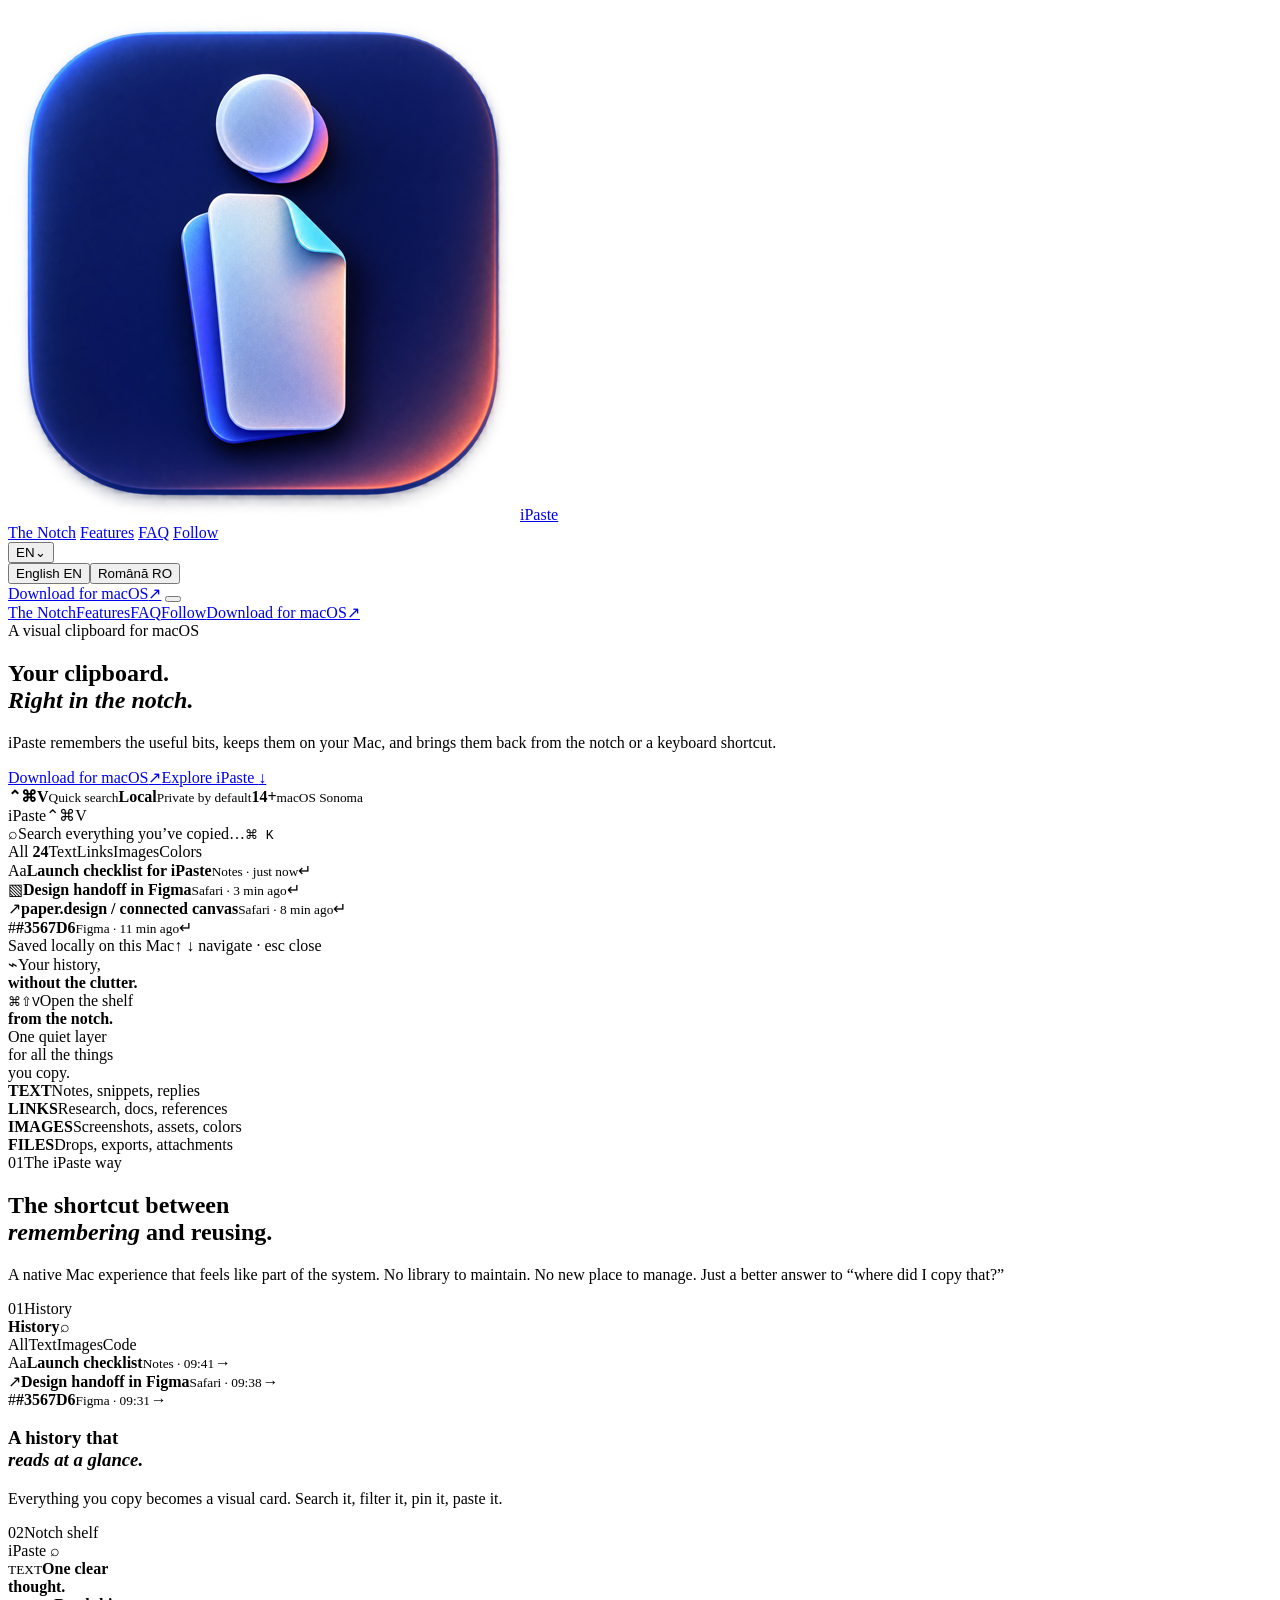
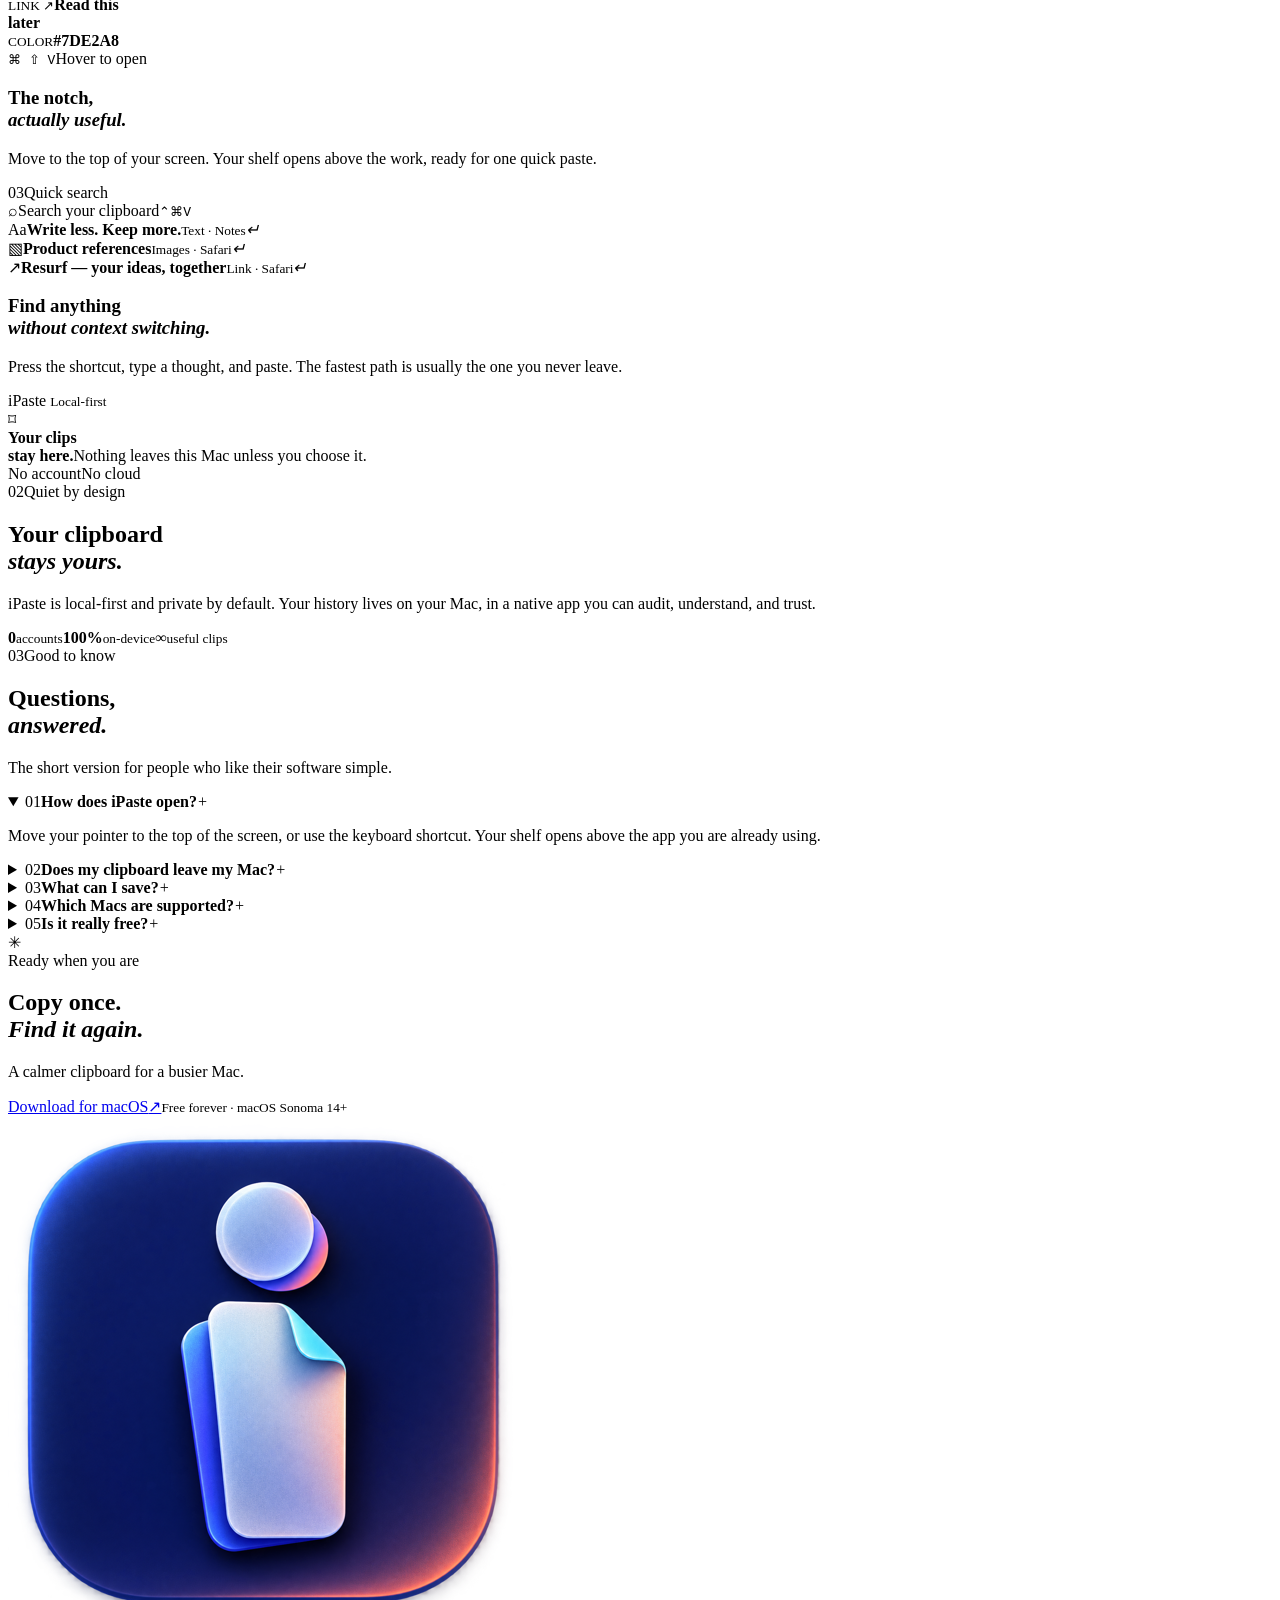
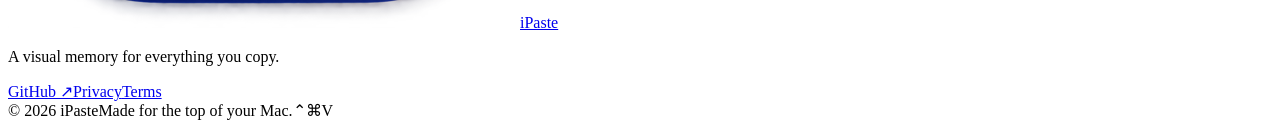
==== commit 1c2b7af9: "Add Terms of Service page for iPaste" ====
--- a/website/index.html
+++ b/website/index.html
@@ -2,70 +2,82 @@
 <html lang="en">
   <head>
     <meta charset="UTF-8" />
-    <meta name="viewport" content="width=device-width, initial-scale=1.0" />
-    <meta name="theme-color" content="#1d46d2" />
-    <meta name="description" content="iPaste turns your MacBook notch into a fast, visual clipboard shelf." />
-    <title>iPaste — Your clipboard, right in the notch.</title>
-    <link rel="icon" type="image/png" sizes="16x16" href="assets/favicon-16.png" />
+    <meta name="viewport" content="width=device-width, initial-scale=1" />
+    <meta name="theme-color" content="#f5f7fb" />
+    <meta name="description" content="iPaste remembers everything you copy and puts it back within reach on your Mac." />
+    <title>iPaste — A visual clipboard for macOS</title>
     <link rel="icon" type="image/png" sizes="32x32" href="assets/favicon-32.png" />
     <link rel="apple-touch-icon" sizes="180x180" href="assets/apple-touch-icon.png" />
     <link rel="stylesheet" href="styles.css" />
   </head>
   <body>
-    <header class="floating-nav" data-notch-nav>
-      <div class="nav-bar">
-        <a class="nav-brand" href="#top"><img class="app-icon" src="assets/ipaste-icon.png" alt="" /><strong>iPaste</strong></a>
-        <button class="notch-peek-toggle" type="button" aria-expanded="false" aria-controls="notch-nav-shelf" aria-label="Preview recent clipboard items"><span></span><span></span><span></span></button>
-        <nav class="nav-links"><a href="#notch">The Notch</a><a href="#features">Features</a><a href="#faq">FAQ</a></nav>
-        <a class="download-pill download-link" data-download-link href="https://github.com/adrianxviziteu/iPaste/releases/latest/download/iPaste.zip"><svg class="apple-logo" viewBox="0 0 814 1000" aria-hidden="true" focusable="false"><path d="M788.1 340.9c-5.8 4.5-108.2 62.2-108.2 190.5 0 148.4 130.3 200.9 134.2 202.2-.6 3.2-20.7 71.9-68.7 141.9-42.8 61.6-87.5 123.1-155.5 123.1s-85.5-39.5-164-39.5c-76.5 0-103.7 40.8-165.9 40.8s-105.6-57-155.5-127C46.7 790.7 0 663 0 541.8c0-194.4 126.4-297.5 250.8-297.5 66.1 0 121.2 43.4 162.7 43.4 39.5 0 101.1-46 176.3-46 28.5 0 130.9 2.6 198.3 99.2zm-234-181.5c31.1-36.9 53.1-88.1 53.1-139.3 0-7.1-.6-14.3-1.9-20.1-50.6 1.9-110.8 33.7-147.1 75.8-28.5 32.4-55.1 83.6-55.1 135.5 0 7.8 1.3 15.6 1.9 18.1 3.2.6 8.4 1.3 13.6 1.3 45.4 0 102.5-30.4 135.5-71.3z"/></svg>Descarcă <span class="download-arrow">↓</span></a>
-        <button class="menu-toggle" aria-expanded="false" aria-controls="mobile-nav">Menu</button>
-      </div>
-      <div class="nav-shelf" id="notch-nav-shelf" aria-hidden="true">
-        <div class="nav-shelf-head"><span><i></i> Recent clips</span><kbd>⌘ ⇧ V</kbd></div>
-        <div class="nav-shelf-clips">
-          <button class="nav-shelf-clip clip-note" type="button"><span class="clip-kind">NOTE</span><strong>Launch checklist<br />for iPaste</strong><small>Notes · now</small></button>
-          <button class="nav-shelf-clip clip-link" type="button"><span class="clip-kind">LINK ↗</span><strong>Design handoff<br />in Figma</strong><small>Safari · 3 min</small></button>
-          <button class="nav-shelf-clip clip-color" type="button"><span class="clip-kind">COLOR</span><strong>#3567D6</strong><small>Figma · 8 min</small></button>
+    <div class="page">
+      <header class="topbar">
+        <a class="brand" href="#top"><img src="assets/ipaste-icon.png" alt="" /><span>iPaste</span></a>
+        <nav class="nav-links" aria-label="Primary navigation">
+          <a href="#product" data-copy="navProduct">Product</a>
+          <a href="#features" data-copy="navFeatures">Features</a>
+          <a href="#privacy" data-copy="navPrivacy">Privacy</a>
+          <a href="#faq" data-copy="navFaq">FAQ</a>
+        </nav>
+        <div class="topbar-actions">
+          <div class="locale-switcher">
+            <button class="locale-button" type="button" aria-expanded="false"><span class="locale-current">EN</span><span>⌄</span></button>
+            <div class="locale-menu"><button type="button" data-locale="en">English <span>EN</span></button><button type="button" data-locale="ro">Română <span>RO</span></button></div>
+          </div>
+          <a class="button button-dark button-sm download-link" href="https://github.com/adrianxviziteu/iPaste/releases/latest/download/iPaste.zip" data-copy="download">Download <span>↗</span></a>
+          <button class="mobile-trigger" type="button" aria-expanded="false" aria-controls="mobile-nav"><i></i><i></i></button>
         </div>
-        <div class="nav-shelf-foot"><span>Hover a clip to preview</span><span>Click the notch to keep open</span></div>
-      </div>
-    </header>
-    <nav class="mobile-nav" id="mobile-nav"><a href="#notch">The Notch</a><a href="#features">Features</a><a href="#faq">FAQ</a><a class="download-link" data-download-link href="https://github.com/adrianxviziteu/iPaste/releases/latest/download/iPaste.zip"><svg class="apple-logo" viewBox="0 0 814 1000" aria-hidden="true" focusable="false"><path d="M788.1 340.9c-5.8 4.5-108.2 62.2-108.2 190.5 0 148.4 130.3 200.9 134.2 202.2-.6 3.2-20.7 71.9-68.7 141.9-42.8 61.6-87.5 123.1-155.5 123.1s-85.5-39.5-164-39.5c-76.5 0-103.7 40.8-165.9 40.8s-105.6-57-155.5-127C46.7 790.7 0 663 0 541.8c0-194.4 126.4-297.5 250.8-297.5 66.1 0 121.2 43.4 162.7 43.4 39.5 0 101.1-46 176.3-46 28.5 0 130.9 2.6 198.3 99.2zm-234-181.5c31.1-36.9 53.1-88.1 53.1-139.3 0-7.1-.6-14.3-1.9-20.1-50.6 1.9-110.8 33.7-147.1 75.8-28.5 32.4-55.1 83.6-55.1 135.5 0 7.8 1.3 15.6 1.9 18.1 3.2.6 8.4 1.3 13.6 1.3 45.4 0 102.5-30.4 135.5-71.3z"/></svg>Descarcă pentru macOS ↓</a></nav>
+      </header>
+      <nav class="mobile-nav" id="mobile-nav" aria-label="Mobile navigation"><a href="#product" data-copy="navProduct">Product</a><a href="#features" data-copy="navFeatures">Features</a><a href="#privacy" data-copy="navPrivacy">Privacy</a><a href="#faq" data-copy="navFaq">FAQ</a><a class="button button-dark download-link" href="https://github.com/adrianxviziteu/iPaste/releases/latest/download/iPaste.zip" data-copy="download">Download <span>↗</span></a></nav>
 
-    <main id="top">
-      <section class="hero">
-        <div class="hero-glow hero-glow-one"></div><div class="hero-glow hero-glow-two"></div>
-        <div class="hero-content">
-          <div class="hero-eyebrow"><span class="notch-mini"></span> Lives in your MacBook notch</div>
-          <h1>Your clipboard.<br /><em>Right in the notch.</em></h1>
-          <p>iPaste turns the space around your notch into a visual clipboard shelf. Move to the top of your screen, find anything you copied, and paste it back without leaving your work.</p>
-          <a class="hero-button download-link" data-download-link href="https://github.com/adrianxviziteu/iPaste/releases/latest/download/iPaste.zip"><svg class="apple-logo" viewBox="0 0 814 1000" aria-hidden="true" focusable="false"><path d="M788.1 340.9c-5.8 4.5-108.2 62.2-108.2 190.5 0 148.4 130.3 200.9 134.2 202.2-.6 3.2-20.7 71.9-68.7 141.9-42.8 61.6-87.5 123.1-155.5 123.1s-85.5-39.5-164-39.5c-76.5 0-103.7 40.8-165.9 40.8s-105.6-57-155.5-127C46.7 790.7 0 663 0 541.8c0-194.4 126.4-297.5 250.8-297.5 66.1 0 121.2 43.4 162.7 43.4 39.5 0 101.1-46 176.3-46 28.5 0 130.9 2.6 198.3 99.2zm-234-181.5c31.1-36.9 53.1-88.1 53.1-139.3 0-7.1-.6-14.3-1.9-20.1-50.6 1.9-110.8 33.7-147.1 75.8-28.5 32.4-55.1 83.6-55.1 135.5 0 7.8 1.3 15.6 1.9 18.1 3.2.6 8.4 1.3 13.6 1.3 45.4 0 102.5-30.4 135.5-71.3z"/></svg>Descarcă pentru macOS <span class="download-arrow">↓</span></a>
-          <div class="hero-meta"><span>Always one glance away</span><span>Fully offline and private</span><span>macOS Sonoma 14+</span></div>
-        </div>
-        <div class="hero-shelf" aria-label="Expanded iPaste notch shelf preview">
-          <div class="shelf-sides shelf-left"><span>● iPaste Notch Shelf</span></div><div class="shelf-sides shelf-right"><span>⌕</span><span>⌁</span><span>09:41</span></div>
-          <div class="shelf-content"><div class="shelf-search">⌕ <span>Search your history...</span></div><div class="shelf-tabs"><span class="active">History <b>24</b></span><span>Snippets <b>18</b></span><span>Colors <b>12</b></span><span>Assets <b>32</b></span><span>Collections <b>8</b></span><span class="add">+</span></div><div class="shelf-cards"><article class="shelf-card image-card"><div class="fake-photo photo-one"><span>AN IDEA<br />WORTH KEEPING</span></div><small>Safari · 2 min ago</small></article><article class="shelf-card image-card"><div class="fake-photo photo-two"><span>Brand<br />references</span></div><small>Figma · 5 min ago</small></article><article class="shelf-card text-card"><div class="fake-text">Make space<br />for better<br /><em>ideas.</em></div><small>Notes · 8 min ago</small></article><article class="shelf-card color-card"><div class="fake-color"><span>#4D72FF</span></div><small>Color · 19 min ago</small></article><article class="shelf-card code-card"><div class="fake-code">git checkout<br />-b new-idea</div><small>Terminal · 22 min ago</small></article></div></div>
-        </div>
-      </section>
+      <main id="top">
+        <section class="hero shell" id="product">
+          <div class="hero-copy">
+            <div class="eyebrow"><span class="status-dot"></span><span data-copy="eyebrow">A visual clipboard for macOS</span></div>
+            <h1 data-copy="heroTitle">Everything you copy.<br /><em>Back within reach.</em></h1>
+            <p data-copy="heroCopy">iPaste remembers the useful bits, keeps them on your Mac, and brings them back from the notch or a keyboard shortcut.</p>
+            <div class="hero-actions"><a class="button button-blue download-link" href="https://github.com/adrianxviziteu/iPaste/releases/latest/download/iPaste.zip" data-copy="heroButton">Download for macOS <span>↗</span></a><a class="quiet-link" href="#features" data-copy="heroSecondary">Explore iPaste <span>↓</span></a></div>
+            <div class="hero-facts"><span><b>⌃⌘V</b><small data-copy="factOne">Quick search</small></span><span><b>Local</b><small data-copy="factTwo">Private by default</small></span><span><b>14+</b><small data-copy="factThree">macOS Sonoma</small></span></div>
+          </div>
+          <div class="hero-product" role="img" aria-label="iPaste quick search window preview">
+            <div class="window-shadow"></div>
+            <div class="quick-search-window">
+              <div class="window-toolbar"><span class="traffic red"></span><span class="traffic yellow"></span><span class="traffic green"></span><span class="toolbar-title">iPaste</span><span class="toolbar-shortcut">⌃⌘V</span></div>
+              <div class="search-field"><span>⌕</span><span data-copy="searchPlaceholder">Search everything you’ve copied…</span><kbd>⌘ K</kbd></div>
+              <div class="filter-row"><span class="filter active">All <b>24</b></span><span class="filter">Text</span><span class="filter">Links</span><span class="filter">Images</span><span class="filter">Colors</span></div>
+              <div class="result-list">
+                <div class="result-row selected"><span class="result-icon icon-text">Aa</span><span class="result-content"><strong>Launch checklist for iPaste</strong><small>Notes · just now</small></span><span class="result-key">↵</span></div>
+                <div class="result-row"><span class="result-icon icon-image">▧</span><span class="result-content"><strong>Design handoff in Figma</strong><small>Safari · 3 min ago</small></span><span class="result-key">↵</span></div>
+                <div class="result-row"><span class="result-icon icon-link">↗</span><span class="result-content"><strong>paper.design / connected canvas</strong><small>Safari · 8 min ago</small></span><span class="result-key">↵</span></div>
+                <div class="result-row"><span class="result-icon icon-color">#</span><span class="result-content"><strong>#3567D6</strong><small>Figma · 11 min ago</small></span><span class="result-key">↵</span></div>
+              </div>
+              <div class="window-footer"><span><i></i><span data-copy="windowFooter">Saved locally on this Mac</span></span><span>↑ ↓ navigate · esc close</span></div>
+            </div>
+            <div class="floating-card card-pinned"><span class="pin-mark">⌁</span><span data-copy="floatingCard">Your history,<br /><strong>without the clutter.</strong></span></div>
+            <div class="floating-card card-hotkey"><kbd>⌘⇧V</kbd><span data-copy="hotkeyCard">Open the shelf<br /><strong>from the notch.</strong></span></div>
+            <span class="hero-orb orb-blue"></span><span class="hero-orb orb-green"></span>
+          </div>
+        </section>
 
-      <section class="intro section-white" id="notch"><div class="shelf-continuation" aria-hidden="true"><span class="continuation-line"></span><span class="continuation-label">FROM NOTCH TO WORKFLOW</span></div><div class="award-row"><span>✦ BUILT FOR THE NOTCH</span><span>● LOCAL FIRST</span><span>✦ PRIVACY FIRST</span><span>∞ ALWAYS AVAILABLE</span></div><h2>The notch,<br />now actually <em>useful.</em></h2><p>Move your pointer to the notch and iPaste expands into a focused clipboard shelf above whatever you’re doing. Search, drag, or paste — then it quietly disappears.</p><div class="feature-tags"><span>◒ Notch shelf</span><span>⌁ Hover to open</span><span>⌘ Quick search</span><span>↗ Drag anything</span><span>◌ Screenshots</span><span>✦ Collections</span></div></section>
+        <section class="trust-row shell"><span data-copy="trustIntro">One quiet layer<br />for all the things<br />you copy.</span><div><b>TEXT</b><span data-copy="trustText">Notes, snippets, replies</span></div><div><b>LINKS</b><span data-copy="trustLinks">Research, docs, references</span></div><div><b>IMAGES</b><span data-copy="trustImages">Screenshots, assets, colors</span></div><div><b>FILES</b><span data-copy="trustFiles">Drops, exports, attachments</span></div></section>
 
-      <section class="feature-panel section-white" id="features"><div class="panel-copy"><h2>Your history<br />opens above<br /><em>your current app.</em></h2><p>The notch shelf expands without switching windows. Find a color from Figma, a link from Safari, a snippet from Terminal, or that screenshot from last week.</p></div><div class="wide-app-preview"><div class="wide-toolbar"><span>⌕ Search from the notch</span><div><i>☆</i><i>◌</i><i>⌁</i><i>↗</i></div></div><div class="wide-filters"><span>All</span><b>Text 12</b><b>Links 18</b><b>Images 8</b><b>Colors 5</b><b>Code 21</b><b>+</b></div><div class="wide-grid"><div class="wide-clip selected"><strong>Hi, {name},<br />just following up on my...</strong><small>Chrome · 1 min ago</small></div><div class="wide-clip sky-clip"><span>Brand<br />reference</span><small>Figma · 3 min ago</small></div><div class="wide-clip pink-clip"><span>#D6688B</span><small>Color · 6 min ago</small></div><div class="wide-clip green-clip"><span>#B7DE72</span><small>Color · 8 min ago</small></div><div class="wide-clip white-clip"><span>⌘<br />Quick note</span><small>Notes · 12 min ago</small></div></div></div></section>
+        <section class="section-intro shell"><div class="section-kicker"><span>01</span><span data-copy="introLabel">The iPaste way</span></div><div><h2 data-copy="introTitle">The shortcut between<br /><em>remembering</em> and reusing.</h2><p data-copy="introCopy">A native Mac experience that feels like part of the system. No library to maintain. No new place to manage. Just a better answer to “where did I copy that?”</p></div></section>
 
-      <section class="feature-panel section-white reverse-panel"><div class="panel-copy"><h2>Open. Find.<br />Drag it out.<br /><em>Keep moving.</em></h2><p>Text, links, screenshots, images, code, colors, and files stay inside the notch shelf. Drag an item straight into your current app or paste it with one click.</p></div><div class="notch-preview"><div class="notch-glow"></div><div class="notch-window"><div class="notch-search">⌕ <span>Search the notch</span></div><div class="notch-pills"><b>All</b><span>Colors</span><span>Assets</span><span>Snippets</span><span>+</span></div><div class="notch-items"><div class="notch-item light"><strong>✦</strong><small>Idea</small></div><div class="notch-item light"><strong>♧</strong><small>Note</small></div><div class="notch-item pink"><strong>#D6688B</strong><small>Color</small></div><div class="notch-item lime"><strong>#B7DE72</strong><small>Color</small></div></div></div></div></section>
+        <section class="feature-grid shell" id="features">
+          <article class="feature-card feature-history"><div class="feature-heading"><span class="feature-number">01</span><span data-copy="historyLabel">History</span></div><div class="history-ui"><div class="ui-top"><strong>History</strong><span>⌕</span></div><div class="ui-tabs"><span class="is-active">All</span><span>Text</span><span>Images</span><span>Code</span></div><div class="history-item"><span class="mini-icon blue">Aa</span><span><b>Launch checklist</b><small>Notes · 09:41</small></span><i>→</i></div><div class="history-item"><span class="mini-icon pink">↗</span><span><b>Design handoff in Figma</b><small>Safari · 09:38</small></span><i>→</i></div><div class="history-item"><span class="mini-icon yellow">#</span><span><b>#3567D6</b><small>Figma · 09:31</small></span><i>→</i></div></div><div class="feature-text"><h3 data-copy="historyTitle">A history that<br /><em>reads at a glance.</em></h3><p data-copy="historyCopy">Everything you copy becomes a visual card. Search it, filter it, pin it, paste it.</p></div></article>
+          <article class="feature-card feature-notch"><div class="feature-heading"><span class="feature-number">02</span><span data-copy="notchLabel">Notch shelf</span></div><div class="notch-ui"><div class="notch-pill"></div><div class="notch-label">iPaste <span>⌕</span></div><div class="shelf-cards"><div class="shelf-card shelf-text"><small>TEXT</small><b>One clear<br />thought.</b></div><div class="shelf-card shelf-image"><small>LINK ↗</small><b>Read this<br />later</b></div><div class="shelf-card shelf-color"><small>COLOR</small><b>#7DE2A8</b></div></div><div class="shelf-hint"><kbd>⌘ ⇧ V</kbd><span data-copy="notchHint">Hover to open</span></div></div><div class="feature-text"><h3 data-copy="notchTitle">The notch,<br /><em>actually useful.</em></h3><p data-copy="notchCopy">Move to the top of your screen. Your shelf opens above the work, ready for one quick paste.</p></div></article>
+          <article class="feature-card feature-search"><div class="feature-heading"><span class="feature-number">03</span><span data-copy="searchLabel">Quick search</span></div><div class="search-ui"><div class="search-ui-top"><span>⌕</span><span data-copy="searchUiTitle">Search your clipboard</span><kbd>⌃⌘V</kbd></div><div class="search-result is-active"><span class="mini-icon blue">Aa</span><span><b>Write less. Keep more.</b><small>Text · Notes</small></span><i>↵</i></div><div class="search-result"><span class="mini-icon pink">▧</span><span><b>Product references</b><small>Images · Safari</small></span><i>↵</i></div><div class="search-result"><span class="mini-icon green">↗</span><span><b>Resurf — your ideas, together</b><small>Link · Safari</small></span><i>↵</i></div></div><div class="feature-text"><h3 data-copy="searchTitle">Find anything<br /><em>without context switching.</em></h3><p data-copy="searchCopy">Press the shortcut, type a thought, and paste. The fastest path is usually the one you never leave.</p></div></article>
+        </section>
 
-      <section class="testimonial section-white"><div class="stars">★★★★★</div><blockquote>“Having my clipboard inside the notch feels completely natural. It’s there when I need it and invisible when I don’t.”</blockquote><div class="testimonial-person"><span class="avatar">A</span><div><strong>Alex Morgan</strong><small>Designer & maker</small></div></div></section>
+        <section class="privacy-section shell" id="privacy"><div class="privacy-art"><div class="privacy-window"><span class="privacy-title">iPaste <small>Local-first</small></span><div class="privacy-lock">⌑</div><strong data-copy="privacyArtTitle">Your clips<br />stay here.</strong><span class="privacy-caption" data-copy="privacyArtCaption">Nothing leaves this Mac unless you choose it.</span></div><span class="privacy-badge badge-one">No account</span><span class="privacy-badge badge-two">No cloud</span></div><div class="privacy-copy"><div class="section-kicker"><span>02</span><span data-copy="privacyLabel">Quiet by design</span></div><h2 data-copy="privacyTitle">Your clipboard<br /><em>stays yours.</em></h2><p data-copy="privacyCopy">iPaste is local-first and private by default. Your history lives on your Mac, in a native app you can audit, understand, and trust.</p><div class="privacy-stats"><span><b>0</b><small data-copy="privacyStatOne">accounts</small></span><span><b>100%</b><small data-copy="privacyStatTwo">on-device</small></span><span><b>∞</b><small data-copy="privacyStatThree">useful clips</small></span></div></div></section>
 
-      <section class="audiences section-white" id="use-cases"><h2>Built for <em>everything</em><br />you copy.</h2><p>From design assets and code snippets to customer replies and personal notes, iPaste keeps every useful piece ready to reuse.</p><div class="audience-grid"><article><span class="audience-icon">✎</span><h3>Designers</h3><p>Keep colors, icons, screenshots, SVGs, gradients, references, and assets close at hand.</p></article><article><span class="audience-icon">&lt;/&gt;</span><h3>Developers</h3><p>Save code snippets, commands, errors, JSON, API responses, and links automatically.</p></article><article><span class="audience-icon">Aa</span><h3>Writers</h3><p>Capture hooks, taglines, drafts, research links, and all the phrases worth keeping.</p></article><article><span class="audience-icon">↗</span><h3>Founders</h3><p>Organize product ideas, investor notes, competitor screenshots, and daily research.</p></article><article><span class="audience-icon">♡</span><h3>Support teams</h3><p>Reuse your best replies, email templates, customer notes, and support screenshots.</p></article><article><span class="audience-icon">⌂</span><h3>Personal use</h3><p>Find addresses, recipes, links, quotes, images, and anything you meant to save.</p></article></div></section>
+        <section class="faq-section shell" id="faq"><div class="section-kicker"><span>03</span><span data-copy="faqLabel">Good to know</span></div><div class="faq-content"><h2 data-copy="faqTitle">Questions,<br /><em>answered.</em></h2><p data-copy="faqCopy">The short version for people who like their software simple.</p><div class="faq-list"><details open><summary><span>01</span><b data-copy="faqOneQ">How does iPaste open?</b><i>+</i></summary><p data-copy="faqOneA">Move your pointer to the top of the screen, or use the keyboard shortcut. Your shelf opens above the app you are already using.</p></details><details><summary><span>02</span><b data-copy="faqTwoQ">Does my clipboard leave my Mac?</b><i>+</i></summary><p data-copy="faqTwoA">No. iPaste keeps your history on-device. No account, no server, no upload of your copied content.</p></details><details><summary><span>03</span><b data-copy="faqThreeQ">What can I save?</b><i>+</i></summary><p data-copy="faqThreeA">Text, links, images, screenshots, code, colors, and files — organized automatically.</p></details><details><summary><span>04</span><b data-copy="faqFourQ">Which Macs are supported?</b><i>+</i></summary><p data-copy="faqFourA">iPaste is built for Macs running macOS Sonoma 14 or later.</p></details><details><summary><span>05</span><b data-copy="faqFiveQ">Is it really free?</b><i>+</i></summary><p data-copy="faqFiveA">Yes. iPaste is free forever and open source under the MIT license.</p></details></div></div></section>
 
-      <section class="pricing" id="pricing"><div class="pricing-inner section-white"><h2>Free.<br /><em>And open source.</em></h2><p>No subscription, no license key, no catch. iPaste is MIT licensed — read the code, change it, or just use it.</p><div class="price-card"><div class="price-title"><img class="app-icon" src="assets/ipaste-icon.png" alt="" /><strong>iPaste for macOS</strong></div><div class="device-pills"><b>MIT License</b><span>macOS 14+</span><span>No account</span></div><div class="price-value"><strong>Free</strong></div><div class="price-note"><a href="https://github.com/adrianxviziteu/iPaste" target="_blank" rel="noopener">View source on GitHub ↗</a></div><ul><li>Free forever, MIT licensed</li><li>Private by default — nothing leaves your Mac</li><li>Native macOS app, built with SwiftUI</li><li>Open source — fork it, audit it, ship it</li></ul><a class="hero-button download-link" data-download-link href="https://github.com/adrianxviziteu/iPaste/releases/latest/download/iPaste.zip"><svg class="apple-logo" viewBox="0 0 814 1000" aria-hidden="true" focusable="false"><path d="M788.1 340.9c-5.8 4.5-108.2 62.2-108.2 190.5 0 148.4 130.3 200.9 134.2 202.2-.6 3.2-20.7 71.9-68.7 141.9-42.8 61.6-87.5 123.1-155.5 123.1s-85.5-39.5-164-39.5c-76.5 0-103.7 40.8-165.9 40.8s-105.6-57-155.5-127C46.7 790.7 0 663 0 541.8c0-194.4 126.4-297.5 250.8-297.5 66.1 0 121.2 43.4 162.7 43.4 39.5 0 101.1-46 176.3-46 28.5 0 130.9 2.6 198.3 99.2zm-234-181.5c31.1-36.9 53.1-88.1 53.1-139.3 0-7.1-.6-14.3-1.9-20.1-50.6 1.9-110.8 33.7-147.1 75.8-28.5 32.4-55.1 83.6-55.1 135.5 0 7.8 1.3 15.6 1.9 18.1 3.2.6 8.4 1.3 13.6 1.3 45.4 0 102.5-30.4 135.5-71.3z"/></svg>Descarcă pentru macOS <span class="download-arrow">↓</span></a></div></div></section>
-
-      <section class="faq section-white" id="faq"><h2>Frequently asked<br /><em>questions.</em></h2><p>Everything you need to know about the iPaste notch shelf, privacy, compatibility, and clipboard storage.</p><div class="faq-grid"><details open><summary>How does the notch shelf work?<span>+</span></summary><p>Move your pointer to the MacBook notch or use the keyboard shortcut. iPaste expands above your current app, then closes when you’re done.</p></details><details><summary>Does iPaste upload my copied content?<span>+</span></summary><p>No. Your clipboard history stays on your Mac. iPaste is local-first and private by default.</p></details><details><summary>What types of content does iPaste support?<span>+</span></summary><p>Text, links, screenshots, images, code, colors, and files — all organized in a visual history.</p></details><details><summary>Can I use iPaste without a notch?<span>+</span></summary><p>Yes. The notch shelf is the signature experience, while a keyboard shortcut keeps iPaste fast on Macs with any display.</p></details><details><summary>Which Macs are supported?<span>+</span></summary><p>iPaste is being built for modern Macs running macOS Sonoma 14 or later.</p></details><details><summary>Is iPaste a subscription?<span>+</span></summary><p>No. iPaste is free and open source under the MIT license — no payment, no account, no catch.</p></details></div></section>
-
-      <section class="download-section" id="download"><div class="download-inner"><img class="app-icon" src="assets/ipaste-icon.png" alt="iPaste app icon" /><div class="download-label">iPaste / Built for the notch</div><h2>Your clipboard.<br /><em>One glance away.</em></h2><p>Turn the top of your Mac into the fastest place to find anything you copied.</p><a class="hero-button download-link" data-download-link href="https://github.com/adrianxviziteu/iPaste/releases/latest/download/iPaste.zip"><svg class="apple-logo" viewBox="0 0 814 1000" aria-hidden="true" focusable="false"><path d="M788.1 340.9c-5.8 4.5-108.2 62.2-108.2 190.5 0 148.4 130.3 200.9 134.2 202.2-.6 3.2-20.7 71.9-68.7 141.9-42.8 61.6-87.5 123.1-155.5 123.1s-85.5-39.5-164-39.5c-76.5 0-103.7 40.8-165.9 40.8s-105.6-57-155.5-127C46.7 790.7 0 663 0 541.8c0-194.4 126.4-297.5 250.8-297.5 66.1 0 121.2 43.4 162.7 43.4 39.5 0 101.1-46 176.3-46 28.5 0 130.9 2.6 198.3 99.2zm-234-181.5c31.1-36.9 53.1-88.1 53.1-139.3 0-7.1-.6-14.3-1.9-20.1-50.6 1.9-110.8 33.7-147.1 75.8-28.5 32.4-55.1 83.6-55.1 135.5 0 7.8 1.3 15.6 1.9 18.1 3.2.6 8.4 1.3 13.6 1.3 45.4 0 102.5-30.4 135.5-71.3z"/></svg>Descarcă pentru macOS <span class="download-arrow">↓</span></a><small>macOS Sonoma 14 or later · Latest build</small></div></section>
-    </main>
-
-    <footer class="footer"><div class="footer-inner section-white"><div class="footer-product"><div class="price-title"><img class="app-icon" src="assets/ipaste-icon.png" alt="" /><strong>iPaste</strong><small>notch clipboard</small></div><h2>Your clipboard.<br /><em>Right in the notch.</em></h2><p>iPaste turns the top of your Mac into a private, visual shelf for everything you copy.</p><a class="footer-button download-link" data-download-link href="https://github.com/adrianxviziteu/iPaste/releases/latest/download/iPaste.zip"><svg class="apple-logo" viewBox="0 0 814 1000" aria-hidden="true" focusable="false"><path d="M788.1 340.9c-5.8 4.5-108.2 62.2-108.2 190.5 0 148.4 130.3 200.9 134.2 202.2-.6 3.2-20.7 71.9-68.7 141.9-42.8 61.6-87.5 123.1-155.5 123.1s-85.5-39.5-164-39.5c-76.5 0-103.7 40.8-165.9 40.8s-105.6-57-155.5-127C46.7 790.7 0 663 0 541.8c0-194.4 126.4-297.5 250.8-297.5 66.1 0 121.2 43.4 162.7 43.4 39.5 0 101.1-46 176.3-46 28.5 0 130.9 2.6 198.3 99.2zm-234-181.5c31.1-36.9 53.1-88.1 53.1-139.3 0-7.1-.6-14.3-1.9-20.1-50.6 1.9-110.8 33.7-147.1 75.8-28.5 32.4-55.1 83.6-55.1 135.5 0 7.8 1.3 15.6 1.9 18.1 3.2.6 8.4 1.3 13.6 1.3 45.4 0 102.5-30.4 135.5-71.3z"/></svg>Descarcă aplicația ↓</a><small>© 2026 iPaste. All rights reserved.</small></div><div class="footer-column"><strong>Menu</strong><a href="#top">Home</a><a href="#notch">The Notch</a><a href="#features">Features</a><a href="#faq">FAQ</a></div><div class="footer-column"><strong>Navigation</strong><a href="#use-cases">Use cases</a><a href="#download">Download</a><a href="mailto:hello@ipaste.app">Contact</a></div><div class="footer-column"><strong>More</strong><a href="#features">Privacy</a><a href="#faq">Support</a><a href="#top">Back to top ↑</a></div></div><div class="footer-word">iPaste</div></footer>
+        <section class="cta"><span class="cta-icon">✳</span><div class="eyebrow"><span class="status-dot"></span><span data-copy="ctaEyebrow">Ready when you are</span></div><h2 data-copy="ctaTitle">Copy once.<br /><em>Find it again.</em></h2><p data-copy="ctaCopy">A calmer clipboard for a busier Mac.</p><a class="button button-dark button-lg download-link" href="https://github.com/adrianxviziteu/iPaste/releases/latest/download/iPaste.zip" data-copy="ctaButton">Download for macOS <span>↗</span></a><small data-copy="ctaMeta">Free forever · macOS Sonoma 14+</small></section>
+      </main>
+      <footer class="footer shell"><div class="footer-main"><a class="brand" href="#top"><img src="assets/ipaste-icon.png" alt="" /><span>iPaste</span></a><p data-copy="footerCopy">A visual memory for everything you copy.</p><div class="footer-links"><a href="https://github.com/adrianxviziteu/iPaste" data-copy="footerGithub">GitHub ↗</a><a href="privacy.html" data-copy="footerPrivacy">Privacy</a><a href="terms.html" data-copy="footerTerms">Terms</a></div></div><div class="footer-bottom"><span>© 2026 iPaste</span><span data-copy="footerMade">Made for the top of your Mac.</span><span>⌃⌘V</span></div></footer>
+    </div>
     <script src="script.js"></script>
   </body>
 </html>
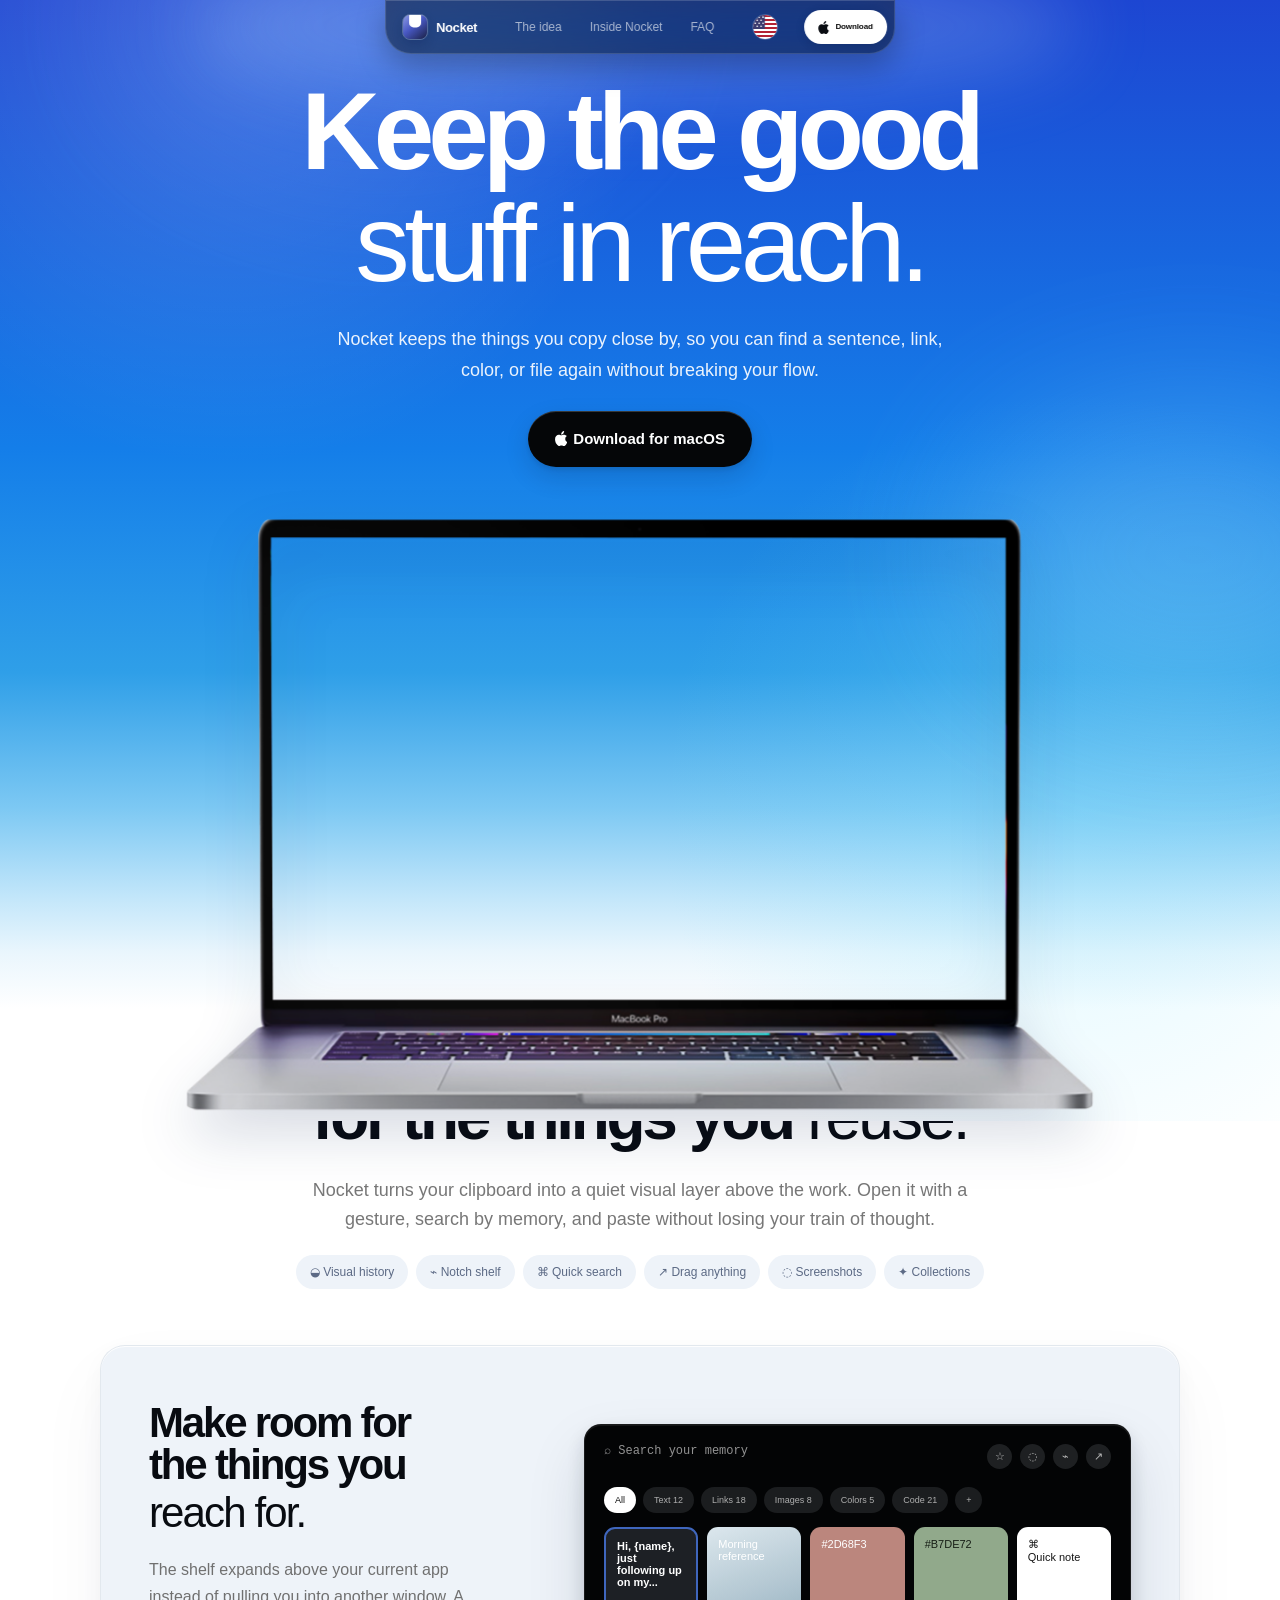
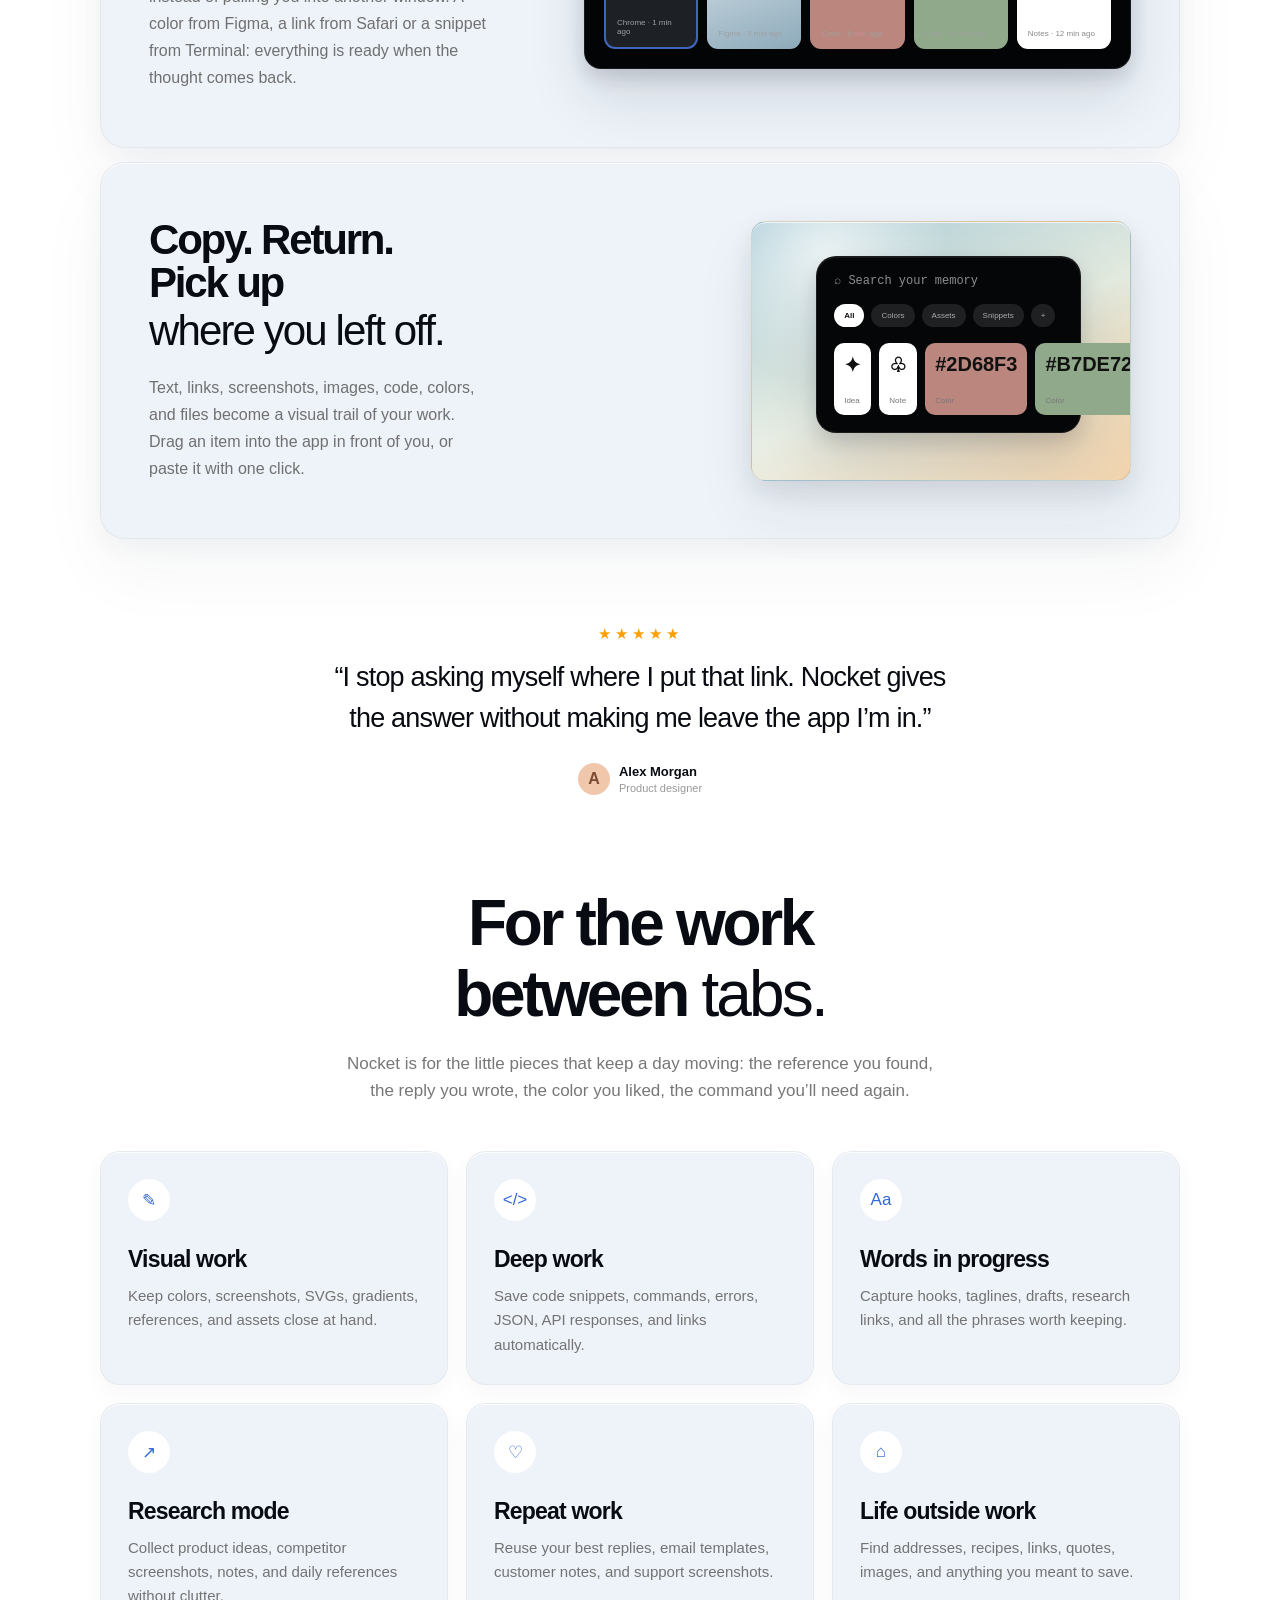
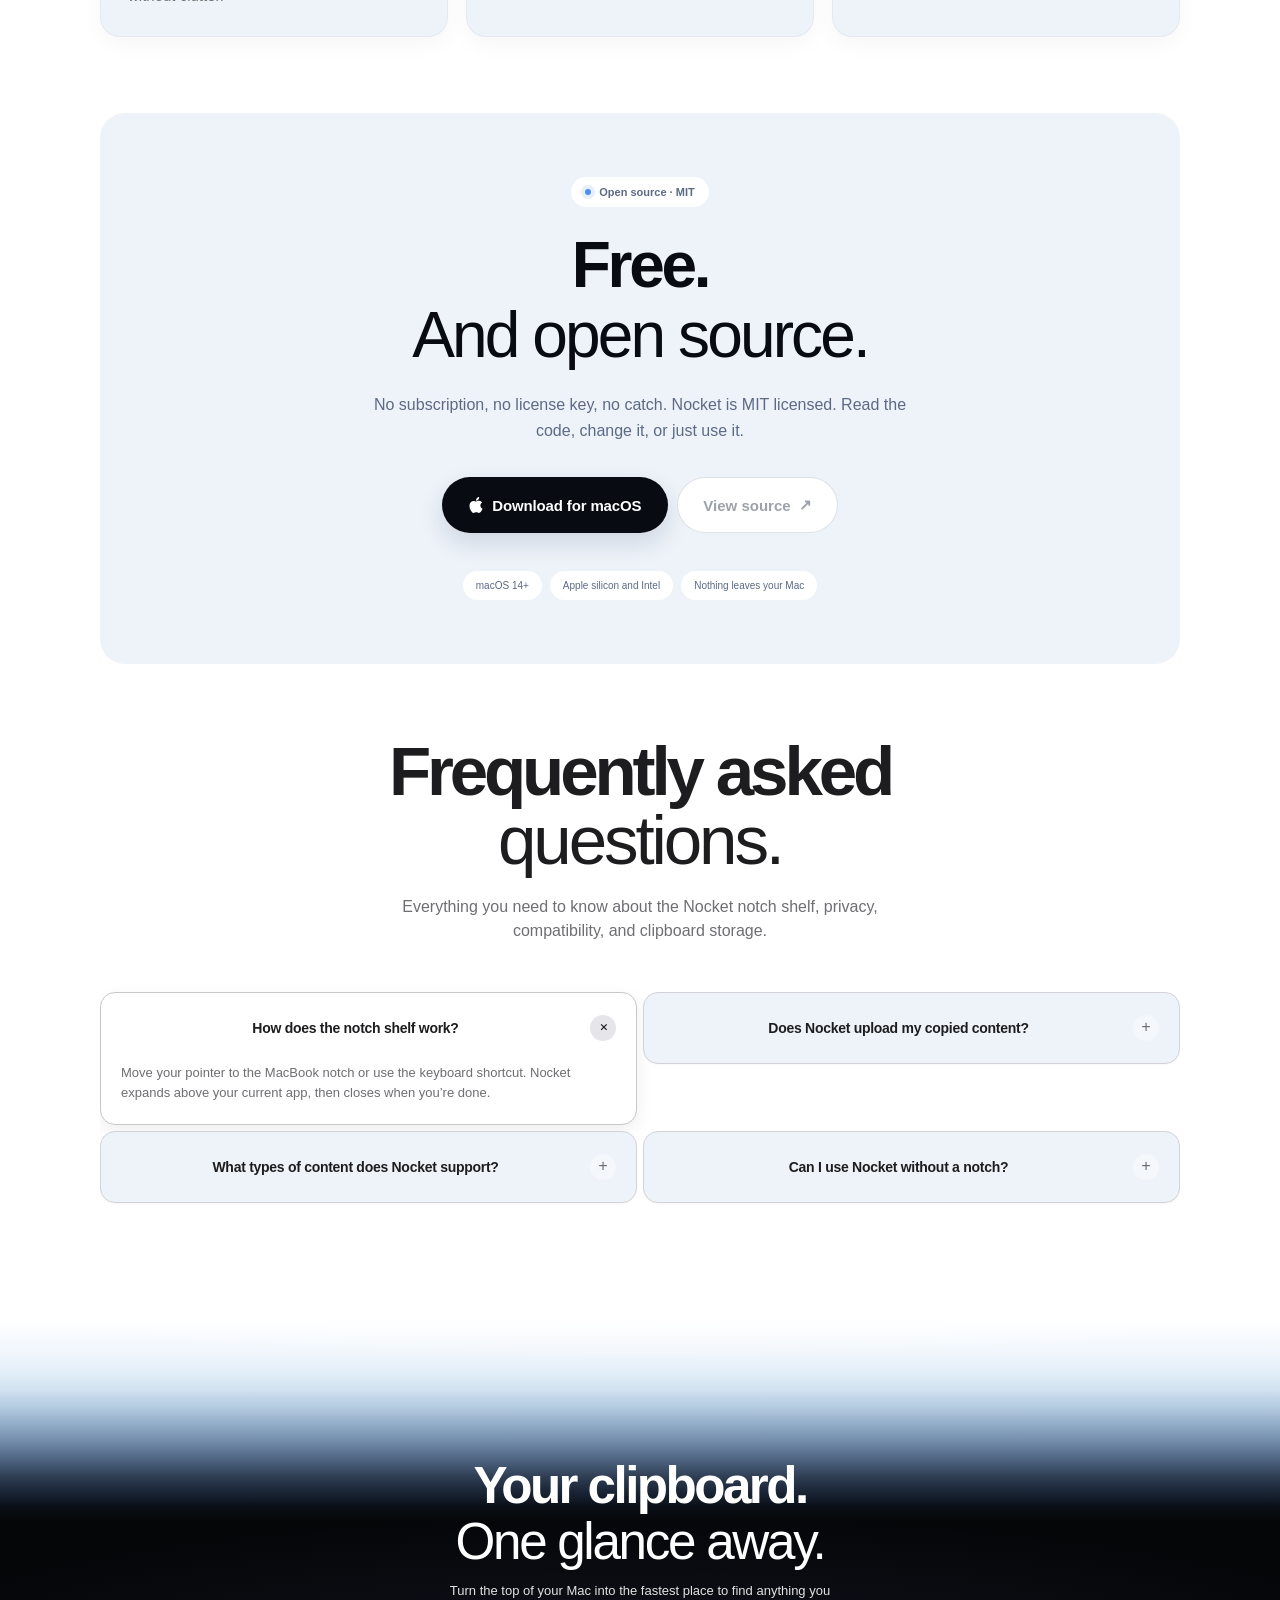
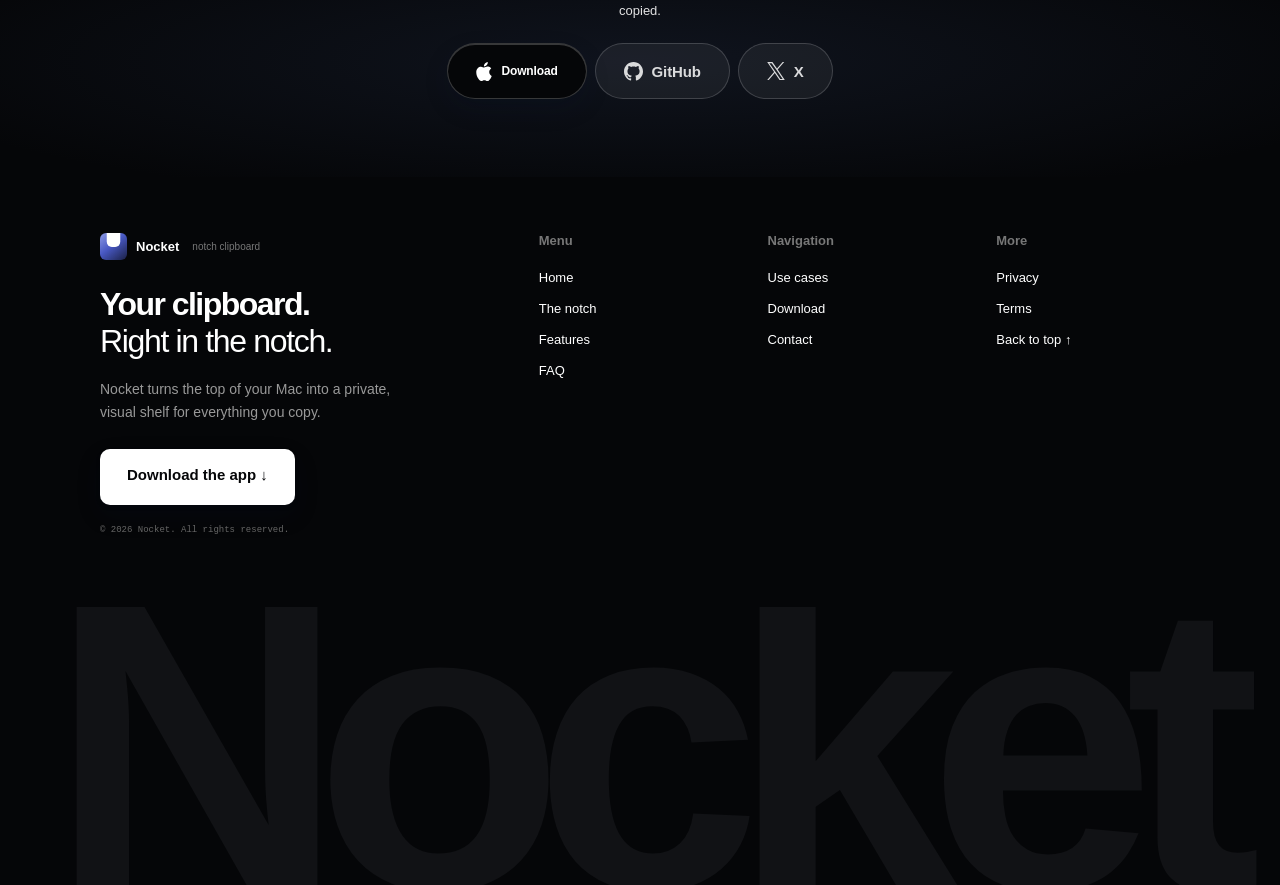
==== commit c09f5db2: "Refactor terms page for Nocket: update branding, simplify content, and enhance styling" ====
--- a/website/index.html
+++ b/website/index.html
@@ -2,82 +2,57 @@
 <html lang="en">
   <head>
     <meta charset="UTF-8" />
-    <meta name="viewport" content="width=device-width, initial-scale=1" />
-    <meta name="theme-color" content="#f5f7fb" />
-    <meta name="description" content="iPaste remembers everything you copy and puts it back within reach on your Mac." />
-    <title>iPaste — A visual clipboard for macOS</title>
-    <link rel="icon" type="image/png" sizes="32x32" href="assets/favicon-32.png" />
-    <link rel="apple-touch-icon" sizes="180x180" href="assets/apple-touch-icon.png" />
-    <link rel="stylesheet" href="styles.css" />
+    <meta name="viewport" content="width=device-width, initial-scale=1.0" />
+    <meta name="theme-color" content="#1d46d2" />
+    <meta name="description" content="Nocket turns your MacBook notch into a fast, visual clipboard shelf." />
+    <title>Nocket: Keep the good stuff in reach.</title>
+    <link rel="icon" type="image/svg+xml" href="assets/nocket-icon.svg" />
+    <link rel="stylesheet" href="styles.css?v=9" />
   </head>
   <body>
-    <div class="page">
-      <header class="topbar">
-        <a class="brand" href="#top"><img src="assets/ipaste-icon.png" alt="" /><span>iPaste</span></a>
-        <nav class="nav-links" aria-label="Primary navigation">
-          <a href="#product" data-copy="navProduct">Product</a>
-          <a href="#features" data-copy="navFeatures">Features</a>
-          <a href="#privacy" data-copy="navPrivacy">Privacy</a>
-          <a href="#faq" data-copy="navFaq">FAQ</a>
-        </nav>
-        <div class="topbar-actions">
-          <div class="locale-switcher">
-            <button class="locale-button" type="button" aria-expanded="false"><span class="locale-current">EN</span><span>⌄</span></button>
-            <div class="locale-menu"><button type="button" data-locale="en">English <span>EN</span></button><button type="button" data-locale="ro">Română <span>RO</span></button></div>
+<header class="floating-nav">
+      <div class="nav-bar">
+        <a class="nav-brand" href="#top"><img class="app-icon" src="assets/nocket-icon.svg" alt="" /><strong>Nocket</strong></a><div class="nav-social"><a href="https://x.com/adriannviziteu" target="_blank" rel="noopener" aria-label="Nocket on X"><svg class="cta-icon cta-icon-x" viewBox="0 0 24 24" aria-hidden="true" focusable="false"><path d="M14.234 10.162 22.977 0h-2.072l-7.591 8.824L7.251 0H.258l9.168 13.343L.258 24H2.33l8.016-9.318L16.749 24h6.993zm-2.837 3.299-.929-1.329L3.076 1.56h3.182l5.965 8.532.929 1.329 7.754 11.09h-3.182z"/></svg></a><a href="https://github.com/adrianxviziteu/iPaste" target="_blank" rel="noopener" aria-label="Nocket on GitHub"><svg class="cta-icon cta-icon-github" viewBox="0 0 1024 1024" aria-hidden="true" focusable="false"><path fill-rule="evenodd" clip-rule="evenodd" d="M8 0C3.58 0 0 3.58 0 8C0 11.54 2.29 14.53 5.47 15.59C5.87 15.66 6.02 15.42 6.02 15.21C6.02 15.02 6.01 14.39 6.01 13.72C4 14.09 3.48 13.23 3.32 12.78C3.23 12.55 2.84 11.84 2.5 11.65C2.22 11.5 1.82 11.13 2.49 11.12C3.12 11.11 3.57 11.7 3.72 11.94C4.44 13.15 5.59 12.81 6.05 12.6C6.12 12.08 6.33 11.73 6.56 11.53C4.78 11.33 2.92 10.64 2.92 7.58C2.92 6.71 3.23 5.99 3.74 5.43C3.66 5.23 3.38 4.41 3.82 3.31C3.82 3.31 4.49 3.1 6.02 4.13C6.66 3.95 7.34 3.86 8.02 3.86C8.7 3.86 9.38 3.95 10.02 4.13C11.55 3.09 12.22 3.31 12.22 3.31C12.66 4.41 12.38 5.23 12.3 5.43C12.81 5.99 13.12 6.7 13.12 7.58C13.12 10.65 11.25 11.33 9.47 11.53C9.76 11.78 10.01 12.26 10.01 13.01C10.01 14.08 10 14.94 10 15.21C10 15.42 10.15 15.67 10.55 15.59C13.71 14.53 16 11.53 16 8C16 3.58 12.42 0 8 0Z" transform="scale(64)"/></svg></a></div>
+        <nav class="nav-links"><a href="#notch" data-i18n="nav.idea">The idea</a><a href="#features" data-i18n="nav.inside">Inside Nocket</a><a href="#faq" data-i18n="nav.faq">FAQ</a></nav><button class="lang-toggle" type="button" data-lang-toggle aria-haspopup="listbox" aria-expanded="false" data-i18n-aria="nav.langAria" aria-label="Switch language"></button>
+        <a class="download-pill download-link" data-download-link href="https://github.com/adrianxviziteu/iPaste/releases/latest/download/iPaste.zip"><svg class="apple-logo" viewBox="0 0 814 1000" aria-hidden="true" focusable="false"><path d="M788.1 340.9c-5.8 4.5-108.2 62.2-108.2 190.5 0 148.4 130.3 200.9 134.2 202.2-.6 3.2-20.7 71.9-68.7 141.9-42.8 61.6-87.5 123.1-155.5 123.1s-85.5-39.5-164-39.5c-76.5 0-103.7 40.8-165.9 40.8s-105.6-57-155.5-127C46.7 790.7 0 663 0 541.8c0-194.4 126.4-297.5 250.8-297.5 66.1 0 121.2 43.4 162.7 43.4 39.5 0 101.1-46 176.3-46 28.5 0 130.9 2.6 198.3 99.2zm-234-181.5c31.1-36.9 53.1-88.1 53.1-139.3 0-7.1-.6-14.3-1.9-20.1-50.6 1.9-110.8 33.7-147.1 75.8-28.5 32.4-55.1 83.6-55.1 135.5 0 7.8 1.3 15.6 1.9 18.1 3.2.6 8.4 1.3 13.6 1.3 45.4 0 102.5-30.4 135.5-71.3z"/></svg><span data-i18n="nav.download">Download</span> <span class="download-arrow">↓</span></a>
+              </div>
+    </header>
+
+    <main id="top">
+      <section class="hero">
+        <div class="hero-glow hero-glow-one"></div><div class="hero-glow hero-glow-two"></div>
+        <div class="hero-content">
+          <h1 data-i18n="hero.title">Keep the good<br /><em>stuff in reach.</em></h1>
+          <p data-i18n="hero.lead">Nocket keeps the things you copy close by, so you can find a sentence, link, color, or file again without breaking your flow.</p>
+          <a class="hero-button download-link" data-download-link href="https://github.com/adrianxviziteu/iPaste/releases/latest/download/iPaste.zip"><svg class="apple-logo" viewBox="0 0 814 1000" aria-hidden="true" focusable="false"><path d="M788.1 340.9c-5.8 4.5-108.2 62.2-108.2 190.5 0 148.4 130.3 200.9 134.2 202.2-.6 3.2-20.7 71.9-68.7 141.9-42.8 61.6-87.5 123.1-155.5 123.1s-85.5-39.5-164-39.5c-76.5 0-103.7 40.8-165.9 40.8s-105.6-57-155.5-127C46.7 790.7 0 663 0 541.8c0-194.4 126.4-297.5 250.8-297.5 66.1 0 121.2 43.4 162.7 43.4 39.5 0 101.1-46 176.3-46 28.5 0 130.9 2.6 198.3 99.2zm-234-181.5c31.1-36.9 53.1-88.1 53.1-139.3 0-7.1-.6-14.3-1.9-20.1-50.6 1.9-110.8 33.7-147.1 75.8-28.5 32.4-55.1 83.6-55.1 135.5 0 7.8 1.3 15.6 1.9 18.1 3.2.6 8.4 1.3 13.6 1.3 45.4 0 102.5-30.4 135.5-71.3z"/></svg><span data-i18n="hero.cta">Download for macOS</span> <span class="download-arrow">↓</span></a>
+        </div>
+        <div class="image-macbook" data-macbook-image data-i18n-aria="hero.mockupAria" aria-label="Nocket MacBook mockup">
+          <img src="assets/macbook-mockup.png" data-i18n-alt="hero.mockupAlt" alt="MacBook mockup showing Nocket" />
+          <div class="image-screen-overlay" aria-hidden="true">
+            <div class="overlay-top"><span></span><b>Nocket</b><small>⌘ ⇧ V</small></div>
+            <div class="overlay-content"><small data-i18n="overlay.label">CLIPBOARD</small><strong data-i18n="overlay.title">Keep the good<br />stuff in reach.</strong><div class="overlay-search">⌕ <span data-i18n="overlay.search">Search your clipboard</span><i>⌘ K</i></div><div class="overlay-item"><b>Aa</b><span data-i18n="overlay.itemOne">Launch notes</span><small data-i18n="overlay.itemOneTime">now</small></div><div class="overlay-item"><b>↗</b><span data-i18n="overlay.itemTwo">Design handoff in Figma</span><small data-i18n="overlay.itemTwoTime">3m</small></div></div>
           </div>
-          <a class="button button-dark button-sm download-link" href="https://github.com/adrianxviziteu/iPaste/releases/latest/download/iPaste.zip" data-copy="download">Download <span>↗</span></a>
-          <button class="mobile-trigger" type="button" aria-expanded="false" aria-controls="mobile-nav"><i></i><i></i></button>
         </div>
-      </header>
-      <nav class="mobile-nav" id="mobile-nav" aria-label="Mobile navigation"><a href="#product" data-copy="navProduct">Product</a><a href="#features" data-copy="navFeatures">Features</a><a href="#privacy" data-copy="navPrivacy">Privacy</a><a href="#faq" data-copy="navFaq">FAQ</a><a class="button button-dark download-link" href="https://github.com/adrianxviziteu/iPaste/releases/latest/download/iPaste.zip" data-copy="download">Download <span>↗</span></a></nav>
+      </section>
 
-      <main id="top">
-        <section class="hero shell" id="product">
-          <div class="hero-copy">
-            <div class="eyebrow"><span class="status-dot"></span><span data-copy="eyebrow">A visual clipboard for macOS</span></div>
-            <h1 data-copy="heroTitle">Everything you copy.<br /><em>Back within reach.</em></h1>
-            <p data-copy="heroCopy">iPaste remembers the useful bits, keeps them on your Mac, and brings them back from the notch or a keyboard shortcut.</p>
-            <div class="hero-actions"><a class="button button-blue download-link" href="https://github.com/adrianxviziteu/iPaste/releases/latest/download/iPaste.zip" data-copy="heroButton">Download for macOS <span>↗</span></a><a class="quiet-link" href="#features" data-copy="heroSecondary">Explore iPaste <span>↓</span></a></div>
-            <div class="hero-facts"><span><b>⌃⌘V</b><small data-copy="factOne">Quick search</small></span><span><b>Local</b><small data-copy="factTwo">Private by default</small></span><span><b>14+</b><small data-copy="factThree">macOS Sonoma</small></span></div>
-          </div>
-          <div class="hero-product" role="img" aria-label="iPaste quick search window preview">
-            <div class="window-shadow"></div>
-            <div class="quick-search-window">
-              <div class="window-toolbar"><span class="traffic red"></span><span class="traffic yellow"></span><span class="traffic green"></span><span class="toolbar-title">iPaste</span><span class="toolbar-shortcut">⌃⌘V</span></div>
-              <div class="search-field"><span>⌕</span><span data-copy="searchPlaceholder">Search everything you’ve copied…</span><kbd>⌘ K</kbd></div>
-              <div class="filter-row"><span class="filter active">All <b>24</b></span><span class="filter">Text</span><span class="filter">Links</span><span class="filter">Images</span><span class="filter">Colors</span></div>
-              <div class="result-list">
-                <div class="result-row selected"><span class="result-icon icon-text">Aa</span><span class="result-content"><strong>Launch checklist for iPaste</strong><small>Notes · just now</small></span><span class="result-key">↵</span></div>
-                <div class="result-row"><span class="result-icon icon-image">▧</span><span class="result-content"><strong>Design handoff in Figma</strong><small>Safari · 3 min ago</small></span><span class="result-key">↵</span></div>
-                <div class="result-row"><span class="result-icon icon-link">↗</span><span class="result-content"><strong>paper.design / connected canvas</strong><small>Safari · 8 min ago</small></span><span class="result-key">↵</span></div>
-                <div class="result-row"><span class="result-icon icon-color">#</span><span class="result-content"><strong>#3567D6</strong><small>Figma · 11 min ago</small></span><span class="result-key">↵</span></div>
-              </div>
-              <div class="window-footer"><span><i></i><span data-copy="windowFooter">Saved locally on this Mac</span></span><span>↑ ↓ navigate · esc close</span></div>
-            </div>
-            <div class="floating-card card-pinned"><span class="pin-mark">⌁</span><span data-copy="floatingCard">Your history,<br /><strong>without the clutter.</strong></span></div>
-            <div class="floating-card card-hotkey"><kbd>⌘⇧V</kbd><span data-copy="hotkeyCard">Open the shelf<br /><strong>from the notch.</strong></span></div>
-            <span class="hero-orb orb-blue"></span><span class="hero-orb orb-green"></span>
-          </div>
-        </section>
+      <section class="intro section-white" id="notch"><h2 data-i18n="intro.title">One small place<br />for the things you <em>reuse.</em></h2><p data-i18n="intro.lead">Nocket turns your clipboard into a quiet visual layer above the work. Open it with a gesture, search by memory, and paste without losing your train of thought.</p><div class="feature-tags"><span data-i18n="tag.history">◒ Visual history</span><span data-i18n="tag.shelf">⌁ Notch shelf</span><span data-i18n="tag.search">⌘ Quick search</span><span data-i18n="tag.drag">↗ Drag anything</span><span data-i18n="tag.shots">◌ Screenshots</span><span data-i18n="tag.collections">✦ Collections</span></div></section>
 
-        <section class="trust-row shell"><span data-copy="trustIntro">One quiet layer<br />for all the things<br />you copy.</span><div><b>TEXT</b><span data-copy="trustText">Notes, snippets, replies</span></div><div><b>LINKS</b><span data-copy="trustLinks">Research, docs, references</span></div><div><b>IMAGES</b><span data-copy="trustImages">Screenshots, assets, colors</span></div><div><b>FILES</b><span data-copy="trustFiles">Drops, exports, attachments</span></div></section>
+      <section class="feature-panel section-white" id="features"><div class="panel-copy"><h2 data-i18n="features.title">Make room for<br />the things you<br /><em>reach for.</em></h2><p data-i18n="features.lead">The shelf expands above your current app instead of pulling you into another window. A color from Figma, a link from Safari or a snippet from Terminal: everything is ready when the thought comes back.</p></div><div class="wide-app-preview"><div class="wide-toolbar"><span data-i18n="wide.search">⌕ Search your memory</span><div><i>☆</i><i>◌</i><i>⌁</i><i>↗</i></div></div><div class="wide-filters"><span data-i18n="wide.all">All</span><b data-i18n="wide.text">Text 12</b><b data-i18n="wide.links">Links 18</b><b data-i18n="wide.images">Images 8</b><b data-i18n="wide.colors">Colors 5</b><b data-i18n="wide.code">Code 21</b><b>+</b></div><div class="wide-grid"><div class="wide-clip selected"><strong data-i18n="clip.one">Hi, {name},<br />just following up on my...</strong><small data-i18n="clip.oneMeta">Chrome · 1 min ago</small></div><div class="wide-clip sky-clip"><span data-i18n="clip.two">Morning<br />reference</span><small data-i18n="clip.twoMeta">Figma · 3 min ago</small></div><div class="wide-clip pink-clip"><span>#2D68F3</span><small data-i18n="clip.threeMeta">Color · 6 min ago</small></div><div class="wide-clip green-clip"><span>#B7DE72</span><small data-i18n="clip.fourMeta">Color · 8 min ago</small></div><div class="wide-clip white-clip"><span data-i18n="clip.five">⌘<br />Quick note</span><small data-i18n="clip.fiveMeta">Notes · 12 min ago</small></div></div></div></section>
 
-        <section class="section-intro shell"><div class="section-kicker"><span>01</span><span data-copy="introLabel">The iPaste way</span></div><div><h2 data-copy="introTitle">The shortcut between<br /><em>remembering</em> and reusing.</h2><p data-copy="introCopy">A native Mac experience that feels like part of the system. No library to maintain. No new place to manage. Just a better answer to “where did I copy that?”</p></div></section>
+      <section class="feature-panel section-white reverse-panel"><div class="panel-copy"><h2 data-i18n="reverse.title">Copy. Return.<br />Pick up<br /><em>where you left off.</em></h2><p data-i18n="reverse.lead">Text, links, screenshots, images, code, colors, and files become a visual trail of your work. Drag an item into the app in front of you, or paste it with one click.</p></div><div class="notch-preview"><div class="notch-glow"></div><div class="notch-window"><div class="notch-search">⌕ <span data-i18n="notch.search">Search your memory</span></div><div class="notch-pills"><b data-i18n="notch.all">All</b><span data-i18n="notch.colors">Colors</span><span data-i18n="notch.assets">Assets</span><span data-i18n="notch.snippets">Snippets</span><span>+</span></div><div class="notch-items"><div class="notch-item light"><strong>✦</strong><small data-i18n="notch.idea">Idea</small></div><div class="notch-item light"><strong>♧</strong><small data-i18n="notch.note">Note</small></div><div class="notch-item pink"><strong>#2D68F3</strong><small data-i18n="notch.color">Color</small></div><div class="notch-item lime"><strong>#B7DE72</strong><small data-i18n="notch.color">Color</small></div></div></div></div></section>
 
-        <section class="feature-grid shell" id="features">
-          <article class="feature-card feature-history"><div class="feature-heading"><span class="feature-number">01</span><span data-copy="historyLabel">History</span></div><div class="history-ui"><div class="ui-top"><strong>History</strong><span>⌕</span></div><div class="ui-tabs"><span class="is-active">All</span><span>Text</span><span>Images</span><span>Code</span></div><div class="history-item"><span class="mini-icon blue">Aa</span><span><b>Launch checklist</b><small>Notes · 09:41</small></span><i>→</i></div><div class="history-item"><span class="mini-icon pink">↗</span><span><b>Design handoff in Figma</b><small>Safari · 09:38</small></span><i>→</i></div><div class="history-item"><span class="mini-icon yellow">#</span><span><b>#3567D6</b><small>Figma · 09:31</small></span><i>→</i></div></div><div class="feature-text"><h3 data-copy="historyTitle">A history that<br /><em>reads at a glance.</em></h3><p data-copy="historyCopy">Everything you copy becomes a visual card. Search it, filter it, pin it, paste it.</p></div></article>
-          <article class="feature-card feature-notch"><div class="feature-heading"><span class="feature-number">02</span><span data-copy="notchLabel">Notch shelf</span></div><div class="notch-ui"><div class="notch-pill"></div><div class="notch-label">iPaste <span>⌕</span></div><div class="shelf-cards"><div class="shelf-card shelf-text"><small>TEXT</small><b>One clear<br />thought.</b></div><div class="shelf-card shelf-image"><small>LINK ↗</small><b>Read this<br />later</b></div><div class="shelf-card shelf-color"><small>COLOR</small><b>#7DE2A8</b></div></div><div class="shelf-hint"><kbd>⌘ ⇧ V</kbd><span data-copy="notchHint">Hover to open</span></div></div><div class="feature-text"><h3 data-copy="notchTitle">The notch,<br /><em>actually useful.</em></h3><p data-copy="notchCopy">Move to the top of your screen. Your shelf opens above the work, ready for one quick paste.</p></div></article>
-          <article class="feature-card feature-search"><div class="feature-heading"><span class="feature-number">03</span><span data-copy="searchLabel">Quick search</span></div><div class="search-ui"><div class="search-ui-top"><span>⌕</span><span data-copy="searchUiTitle">Search your clipboard</span><kbd>⌃⌘V</kbd></div><div class="search-result is-active"><span class="mini-icon blue">Aa</span><span><b>Write less. Keep more.</b><small>Text · Notes</small></span><i>↵</i></div><div class="search-result"><span class="mini-icon pink">▧</span><span><b>Product references</b><small>Images · Safari</small></span><i>↵</i></div><div class="search-result"><span class="mini-icon green">↗</span><span><b>Resurf — your ideas, together</b><small>Link · Safari</small></span><i>↵</i></div></div><div class="feature-text"><h3 data-copy="searchTitle">Find anything<br /><em>without context switching.</em></h3><p data-copy="searchCopy">Press the shortcut, type a thought, and paste. The fastest path is usually the one you never leave.</p></div></article>
-        </section>
+      <section class="testimonial section-white"><div class="stars">★★★★★</div><blockquote data-i18n="quote.text">“I stop asking myself where I put that link. Nocket gives the answer without making me leave the app I’m in.”</blockquote><div class="testimonial-person"><span class="avatar">A</span><div><strong>Alex Morgan</strong><small data-i18n="quote.role">Product designer</small></div></div></section>
 
-        <section class="privacy-section shell" id="privacy"><div class="privacy-art"><div class="privacy-window"><span class="privacy-title">iPaste <small>Local-first</small></span><div class="privacy-lock">⌑</div><strong data-copy="privacyArtTitle">Your clips<br />stay here.</strong><span class="privacy-caption" data-copy="privacyArtCaption">Nothing leaves this Mac unless you choose it.</span></div><span class="privacy-badge badge-one">No account</span><span class="privacy-badge badge-two">No cloud</span></div><div class="privacy-copy"><div class="section-kicker"><span>02</span><span data-copy="privacyLabel">Quiet by design</span></div><h2 data-copy="privacyTitle">Your clipboard<br /><em>stays yours.</em></h2><p data-copy="privacyCopy">iPaste is local-first and private by default. Your history lives on your Mac, in a native app you can audit, understand, and trust.</p><div class="privacy-stats"><span><b>0</b><small data-copy="privacyStatOne">accounts</small></span><span><b>100%</b><small data-copy="privacyStatTwo">on-device</small></span><span><b>∞</b><small data-copy="privacyStatThree">useful clips</small></span></div></div></section>
+      <section class="audiences section-white" id="use-cases"><h2 data-i18n="use.title">For the work<br />between <em>tabs.</em></h2><p data-i18n="use.lead">Nocket is for the little pieces that keep a day moving: the reference you found, the reply you wrote, the color you liked, the command you’ll need again.</p><div class="audience-grid"><article><span class="audience-icon">✎</span><h3 data-i18n="use.oneTitle">Visual work</h3><p data-i18n="use.oneBody">Keep colors, screenshots, SVGs, gradients, references, and assets close at hand.</p></article><article><span class="audience-icon">&lt;/&gt;</span><h3 data-i18n="use.twoTitle">Deep work</h3><p data-i18n="use.twoBody">Save code snippets, commands, errors, JSON, API responses, and links automatically.</p></article><article><span class="audience-icon">Aa</span><h3 data-i18n="use.threeTitle">Words in progress</h3><p data-i18n="use.threeBody">Capture hooks, taglines, drafts, research links, and all the phrases worth keeping.</p></article><article><span class="audience-icon">↗</span><h3 data-i18n="use.fourTitle">Research mode</h3><p data-i18n="use.fourBody">Collect product ideas, competitor screenshots, notes, and daily references without clutter.</p></article><article><span class="audience-icon">♡</span><h3 data-i18n="use.fiveTitle">Repeat work</h3><p data-i18n="use.fiveBody">Reuse your best replies, email templates, customer notes, and support screenshots.</p></article><article><span class="audience-icon">⌂</span><h3 data-i18n="use.sixTitle">Life outside work</h3><p data-i18n="use.sixBody">Find addresses, recipes, links, quotes, images, and anything you meant to save.</p></article></div></section>
 
-        <section class="faq-section shell" id="faq"><div class="section-kicker"><span>03</span><span data-copy="faqLabel">Good to know</span></div><div class="faq-content"><h2 data-copy="faqTitle">Questions,<br /><em>answered.</em></h2><p data-copy="faqCopy">The short version for people who like their software simple.</p><div class="faq-list"><details open><summary><span>01</span><b data-copy="faqOneQ">How does iPaste open?</b><i>+</i></summary><p data-copy="faqOneA">Move your pointer to the top of the screen, or use the keyboard shortcut. Your shelf opens above the app you are already using.</p></details><details><summary><span>02</span><b data-copy="faqTwoQ">Does my clipboard leave my Mac?</b><i>+</i></summary><p data-copy="faqTwoA">No. iPaste keeps your history on-device. No account, no server, no upload of your copied content.</p></details><details><summary><span>03</span><b data-copy="faqThreeQ">What can I save?</b><i>+</i></summary><p data-copy="faqThreeA">Text, links, images, screenshots, code, colors, and files — organized automatically.</p></details><details><summary><span>04</span><b data-copy="faqFourQ">Which Macs are supported?</b><i>+</i></summary><p data-copy="faqFourA">iPaste is built for Macs running macOS Sonoma 14 or later.</p></details><details><summary><span>05</span><b data-copy="faqFiveQ">Is it really free?</b><i>+</i></summary><p data-copy="faqFiveA">Yes. iPaste is free forever and open source under the MIT license.</p></details></div></div></section>
+      <section class="pricing" id="pricing"><div class="section-white"><div class="oss-inner"><span class="oss-eyebrow"><i class="oss-dot"></i><span data-i18n="oss.eyebrow">Open source · MIT</span></span><h2 data-i18n="oss.title">Free.<br /><em>And open source.</em></h2><p class="oss-lead" data-i18n="oss.lead">No subscription, no license key, no catch. Nocket is MIT licensed. Read the code, change it, or just use it.</p><div class="oss-actions"><a class="oss-cta download-link" data-download-link href="https://github.com/adrianxviziteu/iPaste/releases/latest/download/iPaste.zip"><svg class="apple-logo" viewBox="0 0 814 1000" aria-hidden="true" focusable="false"><path d="M788.1 340.9c-5.8 4.5-108.2 62.2-108.2 190.5 0 148.4 130.3 200.9 134.2 202.2-.6 3.2-20.7 71.9-68.7 141.9-42.8 61.6-87.5 123.1-155.5 123.1s-85.5-39.5-164-39.5c-76.5 0-103.7 40.8-165.9 40.8s-105.6-57-155.5-127C46.7 790.7 0 663 0 541.8c0-194.4 126.4-297.5 250.8-297.5 66.1 0 121.2 43.4 162.7 43.4 39.5 0 101.1-46 176.3-46 28.5 0 130.9 2.6 198.3 99.2zm-234-181.5c31.1-36.9 53.1-88.1 53.1-139.3 0-7.1-.6-14.3-1.9-20.1-50.6 1.9-110.8 33.7-147.1 75.8-28.5 32.4-55.1 83.6-55.1 135.5 0 7.8 1.3 15.6 1.9 18.1 3.2.6 8.4 1.3 13.6 1.3 45.4 0 102.5-30.4 135.5-71.3z"/></svg><span data-i18n="oss.cta">Download for macOS</span></a><a class="oss-ghost" href="https://github.com/adrianxviziteu/iPaste" target="_blank" rel="noopener"><span data-i18n="oss.source">View source</span> <span>↗</span></a></div><div class="oss-meta"><span data-i18n="oss.metaOne">macOS 14+</span><span data-i18n="oss.metaTwo">Apple silicon and Intel</span><span data-i18n="oss.metaThree">Nothing leaves your Mac</span></div></div></div></section>
 
-        <section class="cta"><span class="cta-icon">✳</span><div class="eyebrow"><span class="status-dot"></span><span data-copy="ctaEyebrow">Ready when you are</span></div><h2 data-copy="ctaTitle">Copy once.<br /><em>Find it again.</em></h2><p data-copy="ctaCopy">A calmer clipboard for a busier Mac.</p><a class="button button-dark button-lg download-link" href="https://github.com/adrianxviziteu/iPaste/releases/latest/download/iPaste.zip" data-copy="ctaButton">Download for macOS <span>↗</span></a><small data-copy="ctaMeta">Free forever · macOS Sonoma 14+</small></section>
-      </main>
-      <footer class="footer shell"><div class="footer-main"><a class="brand" href="#top"><img src="assets/ipaste-icon.png" alt="" /><span>iPaste</span></a><p data-copy="footerCopy">A visual memory for everything you copy.</p><div class="footer-links"><a href="https://github.com/adrianxviziteu/iPaste" data-copy="footerGithub">GitHub ↗</a><a href="privacy.html" data-copy="footerPrivacy">Privacy</a><a href="terms.html" data-copy="footerTerms">Terms</a></div></div><div class="footer-bottom"><span>© 2026 iPaste</span><span data-copy="footerMade">Made for the top of your Mac.</span><span>⌃⌘V</span></div></footer>
-    </div>
-    <script src="script.js"></script>
+      <section class="faq section-white" id="faq"><h2 data-i18n="faq.title">Frequently asked<br /><em>questions.</em></h2><p data-i18n="faq.lead">Everything you need to know about the Nocket notch shelf, privacy, compatibility, and clipboard storage.</p><div class="faq-grid"><details open><summary><span class="faq-q" data-i18n="faq.oneQ">How does the notch shelf work?</span><span>+</span></summary><p data-i18n="faq.oneA">Move your pointer to the MacBook notch or use the keyboard shortcut. Nocket expands above your current app, then closes when you’re done.</p></details><details><summary><span class="faq-q" data-i18n="faq.twoQ">Does Nocket upload my copied content?</span><span>+</span></summary><p data-i18n="faq.twoA">No. Your clipboard history stays on your Mac. Nocket is local first and private by default.</p></details><details><summary><span class="faq-q" data-i18n="faq.threeQ">What types of content does Nocket support?</span><span>+</span></summary><p data-i18n="faq.threeA">Text, links, screenshots, images, code, colors, and files, all organized in a visual history.</p></details><details><summary><span class="faq-q" data-i18n="faq.fourQ">Can I use Nocket without a notch?</span><span>+</span></summary><p data-i18n="faq.fourA">Yes. The notch shelf is the signature experience, while a keyboard shortcut keeps Nocket fast on Macs with any display.</p></details><details><summary><span class="faq-q" data-i18n="faq.fiveQ">Which Macs are supported?</span><span>+</span></summary><p data-i18n="faq.fiveA">Nocket is being built for modern Macs running macOS Sonoma 14 or later.</p></details><details><summary><span class="faq-q" data-i18n="faq.sixQ">Is Nocket a subscription?</span><span>+</span></summary><p data-i18n="faq.sixA">No. Nocket is free and open source under the MIT license: no payment, no account, no catch.</p></details></div></section>
+
+      <section class="download-section" id="download"><div class="download-inner"><h2 data-i18n="dl.title">Your clipboard.<br /><em>One glance away.</em></h2><p data-i18n="dl.lead">Turn the top of your Mac into the fastest place to find anything you copied.</p><div class="download-actions" data-i18n-aria="dl.actionsAria" aria-label="Nocket links"><a class="hero-button cta-action cta-action-primary download-link" data-download-link href="https://github.com/adrianxviziteu/iPaste/releases/latest/download/iPaste.zip"><svg class="cta-icon cta-icon-apple" viewBox="0 0 814 1000" aria-hidden="true" focusable="false"><path d="M788.1 340.9c-5.8 4.5-108.2 62.2-108.2 190.5 0 148.4 130.3 200.9 134.2 202.2-.6 3.2-20.7 71.9-68.7 141.9-42.8 61.6-87.5 123.1-155.5 123.1s-85.5-39.5-164-39.5c-76.5 0-103.7 40.8-165.9 40.8s-105.6-57-155.5-127C46.7 790.7 0 663 0 541.8c0-194.4 126.4-297.5 250.8-297.5 66.1 0 121.2 43.4 162.7 43.4 39.5 0 101.1-46 176.3-46 28.5 0 130.9 2.6 198.3 99.2zm-234-181.5c31.1-36.9 53.1-88.1 53.1-139.3 0-7.1-.6-14.3-1.9-20.1-50.6 1.9-110.8 33.7-147.1 75.8-28.5 32.4-55.1 83.6-55.1 135.5 0 7.8 1.3 15.6 1.9 18.1 3.2.6 8.4 1.3 13.6 1.3 45.4 0 102.5-30.4 135.5-71.3z"/></svg><span data-i18n="dl.cta">Download</span></a><a class="cta-action" href="https://github.com/adrianxviziteu/iPaste" target="_blank" rel="noopener"><svg class="cta-icon cta-icon-github" viewBox="0 0 1024 1024" aria-hidden="true" focusable="false"><path fill-rule="evenodd" clip-rule="evenodd" d="M8 0C3.58 0 0 3.58 0 8C0 11.54 2.29 14.53 5.47 15.59C5.87 15.66 6.02 15.42 6.02 15.21C6.02 15.02 6.01 14.39 6.01 13.72C4 14.09 3.48 13.23 3.32 12.78C3.23 12.55 2.84 11.84 2.5 11.65C2.22 11.5 1.82 11.13 2.49 11.12C3.12 11.11 3.57 11.7 3.72 11.94C4.44 13.15 5.59 12.81 6.05 12.6C6.12 12.08 6.33 11.73 6.56 11.53C4.78 11.33 2.92 10.64 2.92 7.58C2.92 6.71 3.23 5.99 3.74 5.43C3.66 5.23 3.38 4.41 3.82 3.31C3.82 3.31 4.49 3.1 6.02 4.13C6.66 3.95 7.34 3.86 8.02 3.86C8.7 3.86 9.38 3.95 10.02 4.13C11.55 3.09 12.22 3.31 12.22 3.31C12.66 4.41 12.38 5.23 12.3 5.43C12.81 5.99 13.12 6.7 13.12 7.58C13.12 10.65 11.25 11.33 9.47 11.53C9.76 11.78 10.01 12.26 10.01 13.01C10.01 14.08 10 14.94 10 15.21C10 15.42 10.15 15.67 10.55 15.59C13.71 14.53 16 11.53 16 8C16 3.58 12.42 0 8 0Z" transform="scale(64)"/></svg>GitHub</a><a class="cta-action" href="https://x.com/adriannviziteu" target="_blank" rel="noopener" data-i18n-aria="dl.xAria" aria-label="Nocket on X"><svg class="cta-icon cta-icon-x" viewBox="0 0 24 24" aria-hidden="true" focusable="false"><path d="M14.234 10.162 22.977 0h-2.072l-7.591 8.824L7.251 0H.258l9.168 13.343L.258 24H2.33l8.016-9.318L16.749 24h6.993zm-2.837 3.299-.929-1.329L3.076 1.56h3.182l5.965 8.532.929 1.329 7.754 11.09h-3.182z"/></svg>X</a></div><small data-i18n="dl.note">macOS Sonoma 14 or later · Latest build</small></div></section>
+    </main>
+
+      <footer class="footer"><div class="footer-inner section-white"><div class="footer-product"><div class="price-title"><img class="app-icon" src="assets/nocket-icon.svg" alt="" /><strong>Nocket</strong><small data-i18n="footer.tagline">notch clipboard</small></div><h2 data-i18n="footer.title">Your clipboard.<br /><em>Right in the notch.</em></h2><p data-i18n="footer.lead">Nocket turns the top of your Mac into a private, visual shelf for everything you copy.</p><a class="footer-button download-link" data-download-link href="https://github.com/adrianxviziteu/iPaste/releases/latest/download/iPaste.zip"><span data-i18n="footer.cta">Download the app</span> ↓</a><small data-i18n="footer.copy">© 2026 Nocket. All rights reserved.</small></div><div class="footer-column"><strong data-i18n="footer.menu">Menu</strong><a href="#top" data-i18n="footer.home">Home</a><a href="#notch" data-i18n="footer.notch">The notch</a><a href="#features" data-i18n="footer.features">Features</a><a href="#faq" data-i18n="footer.faq">FAQ</a></div><div class="footer-column"><strong data-i18n="footer.nav">Navigation</strong><a href="#use-cases" data-i18n="footer.useCases">Use cases</a><a href="#download" data-i18n="footer.download">Download</a><a href="mailto:hello@ipaste.app" data-i18n="footer.contact">Contact</a></div><div class="footer-column"><strong data-i18n="footer.more">More</strong><a href="privacy.html" data-i18n="footer.privacy">Privacy</a><a href="terms.html" data-i18n="footer.terms">Terms</a><a href="#top" data-i18n="footer.top">Back to top ↑</a></div></div><div class="footer-word">Nocket</div></footer>
+    <script src="script.js?v=8"></script>
   </body>
 </html>
--- a/website/styles.css
+++ b/website/styles.css
@@ -0,0 +1,1453 @@
+:root{--blue:#1f44cf;--blue2:#42b9fa;--ink:#080b11;--gray:#f5f5f5;--line:#e7e7e7;--muted:#747474;--serif:"Playfair Display",Georgia,serif;--sans:"DM Sans",-apple-system,BlinkMacSystemFont,"Segoe UI",sans-serif;--mono:"DM Mono",monospace}*{box-sizing:border-box}html{scroll-behavior:smooth}body{margin:0;color:var(--ink);background:#fff;font-family:var(--sans);-webkit-font-smoothing:antialiased}a{color:inherit}.section-white{width:min(1080px,calc(100% - 64px));margin:0 auto}.floating-nav{position:absolute;top:0;left:50%;z-index:10;display:flex;align-items:center;gap:29px;width:min(710px,calc(100% - 32px));height:54px;padding:7px 10px 7px 14px;border-radius:0 0 19px 19px;background:#050608;color:#fff;transform:translateX(-50%);box-shadow:0 8px 20px rgba(0,0,0,.12)}.nav-brand{display:flex;align-items:center;gap:9px;font-size:14px;text-decoration:none;white-space:nowrap}.app-icon{display:grid;place-items:center;width:31px;height:31px;border-radius:9px;background:linear-gradient(160deg,#aeeeff 0%,#4ec3ff 30%,#1368e7 67%,#2a2cdb 100%);color:#fff;font:italic 23px var(--serif);line-height:1;box-shadow:inset 0 1px 2px rgba(255,255,255,.65)}.nav-links{display:flex;align-items:center;gap:23px;margin-left:auto}.nav-links a{color:#9b9b9b;text-decoration:none;font-size:12px;transition:color .2s}.nav-links a:hover{color:#fff}.download-pill{display:flex;align-items:center;gap:7px;padding:10px 14px;border-radius:10px;background:#fff;color:#080808;text-decoration:none;font-size:11px;font-weight:700;white-space:nowrap}.download-pill span{color:#080808;font-size:8px}.menu-toggle,.mobile-nav{display:none}.hero{position:relative;min-height:950px;padding:80px 24px 0;overflow:hidden;background:linear-gradient(155deg,#2734be 0%,#165fe3 37%,#2fa5f6 70%,#94ddfb 100%);color:#fff;text-align:center}.hero:after{content:"";position:absolute;right:-10%;bottom:-23%;width:120%;height:52%;border-radius:50% 50% 0 0/30% 30% 0 0;background:linear-gradient(180deg,rgba(255,255,255,.12),rgba(255,255,255,.32));filter:blur(14px);pointer-events:none}.hero-glow{position:absolute;border-radius:50%;filter:blur(80px);opacity:.35}.hero-glow-one{top:-140px;left:10%;width:500px;height:320px;background:#746cff}.hero-glow-two{top:400px;right:-140px;width:450px;height:310px;background:#ecf7ff}.hero-content{position:relative;z-index:2}.hero-eyebrow{display:flex;align-items:center;justify-content:center;gap:9px;margin-bottom:25px;font-size:20px;font-weight:600;letter-spacing:-.04em}.apple-mark{font-size:13px;color:#fff}.hero h1{margin:0 auto 27px;font-size:clamp(62px,8.5vw,112px);line-height:.85;letter-spacing:-.09em;font-weight:700}.hero h1 em{font-family:var(--serif);font-style:italic;font-weight:600;letter-spacing:-.08em}.hero-content>p{max-width:570px;margin:0 auto 25px;font-size:16px;line-height:1.65;color:rgba(255,255,255,.9)}.hero-button{display:inline-flex;align-items:center;justify-content:center;gap:6px;border:0;border-radius:100px;padding:15px 21px;background:#050608;color:#fff;cursor:pointer;text-decoration:none;font:600 13px var(--sans);box-shadow:0 4px 0 rgba(255,255,255,.5),0 9px 18px rgba(0,0,0,.16);transition:transform .2s,box-shadow .2s}.hero-button:hover{transform:translateY(-2px);box-shadow:0 5px 0 rgba(255,255,255,.5),0 12px 24px rgba(0,0,0,.2)}.hero-meta{display:flex;justify-content:center;gap:22px;margin-top:23px;color:rgba(9,29,81,.58);font:10px var(--mono)}.hero-shelf{position:absolute;z-index:2;bottom:0;left:50%;width:min(1000px,calc(100% - 64px));height:235px;border-radius:31px 31px 0 0;background:#020304;box-shadow:0 -20px 40px rgba(0,0,0,.13);transform:translateX(-50%);text-align:left;overflow:hidden}.shelf-sides{position:absolute;top:13px;color:#fff;font-size:11px}.shelf-left{left:20px}.shelf-right{right:20px;display:flex;gap:14px;color:#d1e9fb}.shelf-content{margin:20px 145px 0}.shelf-search{display:flex;gap:11px;align-items:center;color:#939393;font-size:13px}.shelf-tabs{display:flex;gap:8px;align-items:center;margin-top:19px}.shelf-tabs span{padding:10px 14px;border-radius:100px;background:#1b1c1d;color:#9b9b9b;font-size:11px;white-space:nowrap}.shelf-tabs span.active{background:#fff;color:#111}.shelf-tabs b{font-weight:400;opacity:.58}.shelf-tabs .add{width:32px;padding:8px;text-align:center;font-size:19px}.shelf-cards{display:flex;gap:10px;margin-top:21px;overflow:hidden}.shelf-card{flex:0 0 150px;height:100px;border-radius:13px;overflow:hidden;background:#242526;color:#fff;position:relative}.shelf-card small{position:absolute;bottom:8px;left:9px;color:#b8b8b8;font-size:8px}.fake-photo{height:100%;padding:13px 10px;background:linear-gradient(150deg,#df9c72,#eecc89 44%,#98c8a9 45%,#5a8b76);font:600 9px var(--mono);color:#fff;line-height:1.3}.photo-two{background:linear-gradient(135deg,#08776e,#2caf91 36%,#e4b75f 37%,#f5dda7 100%)}.text-card{padding:12px}.fake-text{font-size:15px;line-height:1.02}.fake-text em{font-family:var(--serif);font-size:20px}.color-card{background:#1d81f2}.fake-color{height:100%;display:grid;place-items:center;font:11px var(--mono)}.code-card{padding:13px;background:#17223b}.fake-code{font:10px var(--mono);line-height:1.55;color:#b9d3ff}.hero-caption{position:absolute;z-index:3;bottom:12px;left:50%;width:min(1000px,calc(100% - 64px));display:flex;justify-content:space-between;color:rgba(255,255,255,.5);font:9px var(--mono);transform:translateX(-50%)}
+.intro{padding:100px 0 85px;text-align:center}.award-row{display:flex;justify-content:center;gap:26px;margin-bottom:56px;color:#b0b0b0;font:9px var(--mono)}.intro h2,.feature-panel h2,.audiences h2,.pricing h2,.faq h2,.download-inner h2{margin:0;font-size:clamp(43px,5vw,69px);line-height:.94;letter-spacing:-.09em}.intro h2 em,.feature-panel h2 em,.audiences h2 em,.pricing h2 em,.faq h2 em,.download-inner h2 em{font-family:var(--serif);font-style:italic;font-weight:600}.intro>p{max-width:640px;margin:26px auto 20px;color:#777;font-size:17px;line-height:1.5}.feature-tags{display:flex;justify-content:center;flex-wrap:wrap;gap:8px;max-width:770px;margin:0 auto}.feature-tags span{padding:9px 13px;border-radius:100px;background:#f5f5f5;color:#7c7c7c;font-size:10px}.feature-panel{display:grid;grid-template-columns:.82fr 1.18fr;gap:55px;align-items:center;padding:78px 48px;margin-bottom:20px;border-radius:25px;background:#f5f5f5}.panel-copy{align-self:start}.panel-copy h2{font-size:42px;line-height:1.02}.panel-copy p{max-width:340px;margin:22px 0 0;color:#707070;font-size:14px;line-height:1.6}.wide-app-preview{min-width:0;padding:19px;border-radius:17px;background:#030405;color:#fff;box-shadow:0 12px 28px rgba(0,0,0,.14)}.wide-toolbar{display:flex;justify-content:space-between;color:#929292;font:12px var(--mono)}.wide-toolbar div{display:flex;gap:8px}.wide-toolbar i{display:grid;place-items:center;width:25px;height:25px;border-radius:50%;background:#1e2022;color:#b9b9b9;font-style:normal;font-size:11px}.wide-filters{display:flex;gap:7px;margin:18px 0 14px;overflow:hidden}.wide-filters>*{padding:8px 11px;border-radius:100px;background:#1b1d1f;color:#aeaeae;font-size:9px;white-space:nowrap;font-weight:400}.wide-filters span{background:#fff;color:#111}.wide-grid{display:grid;grid-template-columns:repeat(5,1fr);gap:9px}.wide-clip{height:122px;display:flex;flex-direction:column;justify-content:space-between;padding:11px;border-radius:11px;background:#1d1f21;font-size:11px}.wide-clip small{color:#a0a0a0;font-size:8px}.wide-clip.selected{border:2px solid #2a83ff;background:#1c2027}.sky-clip{background:linear-gradient(160deg,#c9e5f2,#6eafc9)}.pink-clip{background:#d6688b}.green-clip{background:#b7de72;color:#17300b}.white-clip{background:#fff;color:#151515}.white-clip small{color:#888}.reverse-panel{grid-template-columns:1.18fr .82fr}.notch-preview{height:260px;position:relative;overflow:hidden;border-radius:15px;background:linear-gradient(165deg,#82c6d9,#e1eed0 52%,#f3c78e);box-shadow:0 12px 28px rgba(0,0,0,.11)}.notch-glow{position:absolute;inset:0;background:radial-gradient(circle at 20% 15%,rgba(255,255,255,.75),transparent 33%),linear-gradient(180deg,transparent 50%,rgba(255,255,255,.25))}.notch-window{position:absolute;left:17%;top:34px;width:70%;padding:17px;border-radius:20px;background:#050607;color:#fff;box-shadow:0 18px 30px rgba(0,0,0,.22)}.notch-search{color:#8d8d8d;font:12px var(--mono)}.notch-pills{display:flex;gap:7px;margin:16px 0;overflow:hidden}.notch-pills>*{padding:7px 10px;border-radius:100px;background:#1e2021;color:#ababab;font-size:8px;white-space:nowrap}.notch-pills b{background:#fff;color:#111}.notch-items{display:flex;gap:8px}.notch-item{flex:1;height:72px;display:flex;flex-direction:column;justify-content:space-between;padding:10px;border-radius:10px;background:#fff;color:#111}.notch-item strong{font-size:20px}.notch-item small{font-size:8px;color:#777}.notch-item.pink{background:#d6688b}.notch-item.lime{background:#b7de72}.testimonial{padding:115px 0;text-align:center}.stars{margin-bottom:14px;color:#ff9e00;letter-spacing:4px;font-size:15px}.testimonial blockquote{max-width:620px;margin:0 auto 25px;font-family:var(--serif);font-size:24px;line-height:1.35}.testimonial-person{display:flex;justify-content:center;align-items:center;gap:9px;text-align:left}.avatar{display:grid;place-items:center;width:32px;height:32px;border-radius:50%;background:#f0c7aa;color:#7c4a35;font-weight:700}.testimonial-person strong,.testimonial-person small{display:block}.testimonial-person strong{font-size:11px}.testimonial-person small{margin-top:3px;color:#999;font-size:9px}.audiences{padding:50px 0 125px;text-align:center}.audiences>p{max-width:610px;margin:23px auto 47px;color:#777;font-size:15px;line-height:1.6}.audience-grid{display:grid;grid-template-columns:repeat(3,1fr);gap:18px;text-align:left}.audience-grid article{min-height:220px;padding:27px;border-radius:20px;background:#f5f5f5}.audience-icon{display:grid;place-items:center;width:42px;height:42px;margin-bottom:26px;border-radius:50%;background:#fff;font-size:17px}.audience-grid h3{margin:0 0 11px;font-size:20px;letter-spacing:-.06em}.audience-grid p{margin:0;color:#737373;font-size:13px;line-height:1.55}.pricing{padding:0 0 110px;background:linear-gradient(180deg,#fff 0%,#fff 18%,#afe4fa 59%,#2b45d1 100%)}.pricing-inner{padding-top:110px;text-align:center;background:transparent}.pricing-inner>p{max-width:470px;margin:24px auto 48px;color:#777;font-size:16px;line-height:1.55}.price-card{width:min(400px,100%);margin:0 auto;padding:20px 30px 30px;border-radius:24px;background:#fff;box-shadow:0 15px 45px rgba(23,75,153,.14);text-align:left}.price-title{display:flex;align-items:center;gap:9px;justify-content:center;margin:-8px auto 25px;width:max-content;padding:7px 15px;border-radius:0 0 16px 16px;background:#050608;color:#fff;font-size:13px}.price-title .app-icon{width:27px;height:27px;font-size:19px}.price-title small{margin-left:4px;color:#8d8d8d;font-size:10px}.device-pills{display:flex;overflow:hidden;margin-bottom:18px;border-radius:100px;background:#f3f3f3}.device-pills>*{flex:1;padding:10px 5px;text-align:center;color:#555;font-size:10px;font-weight:400}.device-pills b{border-radius:100px;background:#050608;color:#fff}.price-value{display:flex;justify-content:center;align-items:flex-start;margin:15px 0 13px}.price-value small{margin-top:9px;font:17px var(--mono)}.price-value strong{font-size:75px;letter-spacing:-.12em;line-height:1}.price-note{text-align:center;color:#777;font-size:12px;line-height:1.45}.price-card ul{display:grid;gap:11px;margin:25px 0;padding:0;list-style:none;color:#555;font-size:12px}.price-card li:before{content:"✓";display:inline-grid;place-items:center;width:18px;height:18px;margin-right:8px;border:1px solid #d4d4d4;border-radius:50%;color:#8aa344;font-size:10px}.price-card .hero-button{width:100%;justify-content:center}.faq{padding:120px 0 130px;text-align:center}.faq>p{max-width:580px;margin:23px auto 48px;color:#777;font-size:16px;line-height:1.5}.faq-grid{display:grid;grid-template-columns:1fr 1fr;gap:16px;text-align:left}.faq-grid details{padding:20px 21px;border-radius:12px;background:#f5f5f5}.faq-grid summary{display:flex;justify-content:space-between;cursor:pointer;list-style:none;font-size:12px}.faq-grid summary::-webkit-details-marker{display:none}.faq-grid summary span{font:19px var(--mono)}.faq-grid details[open] summary span{transform:rotate(45deg)}.faq-grid p{margin:14px 20px 0 0;color:#777;font-size:11px;line-height:1.55}.download-section{padding:0 0 0;background:#fff}.download-inner{position:relative;overflow:hidden;padding:90px 20px 100px;background:linear-gradient(145deg,#2761e3,#4bc4fa);color:#fff;text-align:center}.download-inner:before,.download-inner:after{content:"";position:absolute;width:490px;height:230px;border-radius:50%;border:1px solid rgba(255,255,255,.25)}.download-inner:before{top:-105px;left:-100px}.download-inner:after{right:-140px;bottom:-100px}.download-inner>.app-icon{width:43px;height:43px;margin:0 auto 25px;font-size:29px}.download-label{position:relative;z-index:1;color:rgba(255,255,255,.67);font:10px var(--mono);text-transform:uppercase;letter-spacing:.12em}.download-inner h2{position:relative;z-index:1;margin:23px 0 18px;font-size:66px}.download-inner p{position:relative;z-index:1;margin-bottom:25px;color:rgba(255,255,255,.83);font-size:16px}.download-inner .hero-button{position:relative;z-index:1}.download-inner>small{position:relative;z-index:1;display:block;margin-top:15px;color:rgba(255,255,255,.6);font:9px var(--mono)}.footer{overflow:hidden;background:#050608;color:#fff}.footer-inner{display:grid;grid-template-columns:1.5fr .7fr .7fr .7fr;gap:45px;padding:75px 0 100px;background:#050608}.footer-product .price-title{justify-content:flex-start;margin:0 0 28px;padding:0;background:transparent}.footer-product .price-title small{color:#777}.footer-product h2{margin:0 0 21px;font-size:32px;line-height:.93;letter-spacing:-.08em}.footer-product h2 em{font-family:var(--serif);font-style:italic}.footer-product>p{max-width:310px;color:#999;font-size:12px;line-height:1.55}.footer-button{display:inline-block;margin:10px 0 20px;padding:11px 14px;border-radius:10px;background:#fff;color:#050608;text-decoration:none;font-size:11px;font-weight:700}.footer-product>small{display:block;color:#666;font:9px var(--mono)}.footer-column{display:flex;flex-direction:column;gap:16px}.footer-column strong{margin-bottom:6px;color:#777;font-size:12px}.footer-column a{color:#fff;text-decoration:none;font-size:12px}.footer-word{margin:0 auto;color:#111215;font-size:clamp(150px,28vw,400px);font-weight:700;line-height:.72;letter-spacing:-.11em;white-space:nowrap}.modal{position:fixed;inset:0;z-index:20;display:grid;place-items:center;background:rgba(0,0,0,.45);backdrop-filter:blur(5px);opacity:0;pointer-events:none;transition:opacity .2s}.modal.is-open{opacity:1;pointer-events:auto}.modal-card{width:min(420px,calc(100% - 32px));padding:30px;border-radius:20px;background:#fff;box-shadow:0 25px 70px rgba(0,0,0,.2);position:relative}.modal-close{position:absolute;top:12px;right:18px;border:0;background:none;color:#999;font-size:25px;cursor:pointer}.modal-card h2{margin:20px 0 10px;font-size:34px;letter-spacing:-.08em}.modal-card>p{color:#777;font-size:13px;line-height:1.5}.notify-form{margin-top:23px}.notify-form label{display:block;margin-bottom:8px;color:#999;font:9px var(--mono);text-transform:uppercase}.notify-form>div{display:flex;gap:7px}.notify-form input{min-width:0;flex:1;border:1px solid #ddd;border-radius:100px;padding:13px 14px;outline:0;font:12px var(--sans)}.notify-form .hero-button{padding:12px 16px;white-space:nowrap}.notify-form>small{display:block;margin-top:11px;color:#999;font-size:10px}.form-success{margin-top:20px;padding:14px;border-radius:10px;background:#c7f365;font-size:13px;font-weight:700}
+@media(max-width:850px){.section-white{width:min(100% - 40px,650px)}.floating-nav{width:calc(100% - 32px)}.nav-links,.download-pill{display:none}.menu-toggle{display:block;margin-left:auto;border:0;background:none;color:#fff;font:600 12px var(--sans)}.mobile-nav{position:absolute;top:61px;right:16px;z-index:15;display:none;flex-direction:column;gap:5px;padding:13px;border-radius:13px;background:#050608;color:#fff;box-shadow:0 15px 30px rgba(0,0,0,.18)}.mobile-nav.is-open{display:flex}.mobile-nav a{padding:7px 9px;text-decoration:none;font-size:12px}.hero{min-height:850px;padding-top:125px}.hero-shelf{width:calc(100% - 40px);height:190px}.shelf-content{margin:16px 65px 0}.shelf-tabs span{padding:8px 10px}.shelf-card{flex-basis:125px;height:80px}.hero-caption{width:calc(100% - 40px);font-size:7px}.award-row{flex-wrap:wrap;gap:15px}.feature-panel{grid-template-columns:1fr;padding:38px 28px}.reverse-panel{grid-template-columns:1fr}.panel-copy h2{font-size:42px}.wide-grid{grid-template-columns:repeat(5,110px);overflow:hidden}.audience-grid{grid-template-columns:1fr 1fr}.footer-inner{grid-template-columns:1.5fr 1fr 1fr;gap:30px}.footer-column:last-child{display:none}}
+@media(max-width:600px){.section-white{width:calc(100% - 32px)}.hero{min-height:760px;padding:115px 16px 0}.hero-eyebrow{font-size:16px}.hero h1{font-size:57px}.hero-content>p{font-size:14px}.hero-meta{gap:9px;flex-wrap:wrap;font-size:8px}.hero-shelf{width:calc(100% - 32px);height:155px;border-radius:18px 18px 0 0}.shelf-sides{top:8px;font-size:8px}.shelf-right{right:9px;gap:8px}.shelf-content{margin:14px 24px 0}.shelf-search{font-size:9px}.shelf-tabs{margin-top:12px}.shelf-tabs span{padding:6px 8px;font-size:8px}.shelf-tabs span:nth-child(n+4){display:none}.shelf-cards{margin-top:12px;gap:6px}.shelf-card{flex-basis:92px;height:62px;border-radius:8px}.fake-photo,.fake-text{font-size:7px;padding:7px}.fake-text em{font-size:10px}.shelf-card small{left:6px;bottom:4px;font-size:6px}.hero-caption{bottom:6px;gap:8px}.intro{padding:72px 0}.award-row{font-size:7px;margin-bottom:38px}.intro h2,.feature-panel h2,.audiences h2,.pricing h2,.faq h2{font-size:43px}.intro>p{font-size:14px}.feature-tags span{font-size:8px;padding:8px 9px}.feature-panel{padding:28px 18px;margin-bottom:12px;border-radius:17px}.panel-copy h2{font-size:35px}.panel-copy p{font-size:12px}.wide-app-preview{padding:11px}.wide-filters{margin:12px 0 10px}.wide-filters>*{padding:6px 8px;font-size:7px}.wide-grid{gap:5px}.wide-clip{height:83px;padding:7px;font-size:8px}.wide-clip small{font-size:6px}.notch-preview{height:200px}.notch-window{top:20px;padding:11px}.notch-pills{margin:10px 0}.notch-pills>*{padding:5px 6px;font-size:6px}.notch-item{height:55px;padding:6px}.notch-item strong{font-size:13px}.notch-item small{font-size:6px}.testimonial{padding:70px 0}.testimonial blockquote{font-size:19px}.audiences{padding:30px 0 80px}.audiences>p{font-size:13px}.audience-grid{grid-template-columns:1fr;gap:10px}.audience-grid article{min-height:0;padding:21px}.audience-icon{margin-bottom:15px}.audience-grid h3{font-size:18px}.audience-grid p{font-size:12px}.pricing-inner{padding-top:75px}.pricing-inner>p{font-size:14px}.price-card{padding:18px 20px 24px}.faq{padding:75px 0 90px}.faq>p{font-size:14px}.faq-grid{grid-template-columns:1fr;gap:9px}.faq-grid details{padding:16px}.faq-grid summary{font-size:11px}.download-inner{padding:67px 15px 76px}.download-inner h2{font-size:47px}.footer-inner{grid-template-columns:1fr 1fr;gap:28px;padding:52px 0 75px}.footer-product{grid-column:span 2}.footer-column:last-child{display:flex}.footer-word{font-size:150px}.modal-card{padding:26px 22px}.notify-form>div{flex-direction:column}.notify-form .hero-button{width:100%}}
+
+/* Nocket brand and motion layer */
+:root{--brand-midnight:#11183f;--brand-indigo:#5968e9;--brand-cyan:#50d5df;--brand-coral:#ff7a68}
+.app-icon{display:block;object-fit:cover;background:none;color:transparent;font-size:0;box-shadow:0 3px 10px rgba(23,31,88,.3)}
+.floating-nav{position:fixed;top:14px;border:1px solid rgba(255,255,255,.1);border-radius:18px;background:rgba(5,6,10,.82);box-shadow:0 12px 34px rgba(9,12,28,.17);backdrop-filter:blur(18px) saturate(150%);transition:top .35s ease,width .35s ease,background .35s ease,box-shadow .35s ease}
+.floating-nav.is-scrolled{top:9px;width:min(665px,calc(100% - 32px));background:rgba(7,9,17,.94);box-shadow:0 16px 42px rgba(9,12,28,.26)}
+.nav-brand strong{letter-spacing:-.045em}
+.nav-links a,.download-pill,.footer-column a{transition:color .2s ease,transform .2s ease,opacity .2s ease}
+.nav-links a:hover,.footer-column a:hover{transform:translateY(-1px)}
+.hero{background:radial-gradient(circle at 13% 12%,rgba(255,122,104,.34),transparent 29%),radial-gradient(circle at 88% 70%,rgba(80,213,223,.4),transparent 33%),linear-gradient(145deg,var(--brand-midnight) 0%,#344397 46%,#4979b7 72%,#75cbd0 100%)}
+.hero-glow-one{background:var(--brand-coral);animation:auroraOne 12s ease-in-out infinite alternate}
+.hero-glow-two{background:var(--brand-cyan);animation:auroraTwo 15s ease-in-out infinite alternate}
+.hero-content{animation:heroArrive .9s cubic-bezier(.2,.8,.2,1) both}
+.hero-shelf{animation:shelfArrive 1s .22s cubic-bezier(.2,.8,.2,1) both}
+.shelf-card{transition:transform .28s ease,box-shadow .28s ease,filter .28s ease;animation:shelfDrift 5.8s ease-in-out infinite;will-change:translate,transform}
+.shelf-card:nth-child(2){animation-delay:-1.2s}.shelf-card:nth-child(3){animation-delay:-2.6s}.shelf-card:nth-child(4){animation-delay:-3.7s}.shelf-card:nth-child(5){animation-delay:-4.8s}
+.shelf-card:hover{z-index:2;transform:translateY(-6px) scale(1.035);box-shadow:0 14px 25px rgba(0,0,0,.35);filter:saturate(1.08)}
+.shelf-tabs span,.feature-tags span,.wide-clip,.notch-item,.audience-grid article,.faq-grid details,.price-card{transition:transform .28s ease,box-shadow .28s ease,background .28s ease,border-color .28s ease}
+.shelf-tabs span:not(.add):hover{transform:translateY(-2px);background:#292c31;color:#fff}.shelf-tabs span.active:hover{background:#fff;color:#111}
+.feature-tags span:hover{transform:translateY(-2px);background:#eceeff}
+.wide-clip:hover,.notch-item:hover{z-index:2;transform:translateY(-6px) scale(1.025);box-shadow:0 13px 24px rgba(0,0,0,.17)}
+.audience-grid article:hover{transform:translateY(-7px);background:#f1f2f8;box-shadow:0 18px 35px rgba(17,24,63,.09)}
+.faq-grid details:hover{transform:translateY(-2px);background:#f1f2f8}
+.price-card:hover{transform:translateY(-5px);box-shadow:0 24px 58px rgba(28,45,110,.2)}
+.pricing{background:linear-gradient(180deg,#fff 0%,#fff 18%,#d9dbff 56%,#5968e9 100%)}
+.download-inner{background:radial-gradient(circle at 18% 5%,rgba(255,122,104,.5),transparent 32%),linear-gradient(145deg,var(--brand-midnight),var(--brand-indigo) 58%,#4bbec9)}
+.reveal{opacity:0;transform:translateY(30px) scale(.985);transition:opacity .72s cubic-bezier(.2,.8,.2,1),transform .72s cubic-bezier(.2,.8,.2,1);transition-delay:var(--reveal-delay,0ms)}
+.reveal.is-visible{opacity:1;transform:translateY(0) scale(1)}
+@keyframes heroArrive{from{opacity:0;transform:translateY(22px)}to{opacity:1;transform:translateY(0)}}
+@keyframes shelfArrive{from{opacity:0;transform:translate(-50%,48px) scale(.97)}to{opacity:1;transform:translate(-50%,0) scale(1)}}
+@keyframes shelfDrift{0%,100%{translate:0 0}50%{translate:0 -5px}}
+@keyframes auroraOne{from{transform:translate(-4%,-2%) scale(.95)}to{transform:translate(16%,14%) scale(1.12)}}
+@keyframes auroraTwo{from{transform:translate(4%,4%) scale(.96)}to{transform:translate(-15%,-9%) scale(1.08)}}
+@media(max-width:850px){.floating-nav{top:10px}.floating-nav.is-scrolled{top:7px}.mobile-nav{position:fixed;top:72px}.app-icon{object-fit:cover}}
+@media(prefers-reduced-motion:reduce){html{scroll-behavior:auto}.hero-content,.hero-shelf,.hero-glow,.shelf-card{animation:none!important}.reveal{opacity:1;transform:none;transition:none}.wide-clip,.notch-item,.audience-grid article,.faq-grid details,.price-card,.shelf-tabs span,.feature-tags span{transition:none}}
+
+/* Responsive finishing */
+#features,#use-cases,#pricing,#faq,#download{scroll-margin-top:88px}
+@media(max-width:850px){
+  .floating-nav{z-index:17}
+  body.mobile-menu-open{overflow:hidden}
+  body.mobile-menu-open:before{content:"";position:fixed;inset:0;z-index:14;background:rgba(8,11,22,.46);backdrop-filter:blur(6px);animation:menuFade .22s ease both}
+  .mobile-nav{left:20px;right:20px;top:76px;z-index:16;width:auto;padding:10px;grid-template-columns:1fr 1fr;gap:8px;border:1px solid rgba(255,255,255,.12);border-radius:18px;background:rgba(8,10,18,.94);box-shadow:0 24px 60px rgba(4,6,14,.34);backdrop-filter:blur(20px) saturate(150%)}
+  .mobile-nav.is-open{display:grid;animation:menuDrop .28s cubic-bezier(.2,.8,.2,1) both}
+  .mobile-nav a{display:flex;align-items:center;justify-content:space-between;min-height:52px;padding:14px;border-radius:12px;background:#141722;color:#f3f4f8;font-size:13px;font-weight:600;letter-spacing:-.02em;transition:background .2s ease,transform .2s ease}
+  .mobile-nav a:after{content:"↗";color:#7d88a8;font-size:14px}
+  .mobile-nav a:hover{transform:translateY(-1px);background:#1c2030}
+  .mobile-nav a:last-child{grid-column:1/-1;background:linear-gradient(115deg,#4d5bd3,#3baeb9)}
+  .mobile-nav a:last-child:after{color:#fff}
+}
+@media(max-width:600px){
+  .mobile-nav{left:16px;right:16px;top:72px}
+  .mobile-nav a{min-height:48px;padding:12px;font-size:12px}
+  .shelf-cards{display:grid;grid-template-columns:repeat(3,minmax(0,1fr));gap:6px;overflow:visible}
+  .shelf-card{width:auto;min-width:0;flex-basis:auto}
+  .shelf-card:nth-child(n+4){display:none}
+  .wide-grid{grid-template-columns:repeat(3,minmax(0,1fr));overflow:visible}
+  .wide-clip{width:auto;min-width:0}
+  .wide-clip:nth-child(n+4){display:none}
+  .wide-filters b:nth-of-type(n+4){display:none}
+  .wide-toolbar i:nth-child(n+3){display:none}
+  .notch-item:nth-child(n+4){display:none}
+  .notch-window{left:12%;width:76%}
+  .hero-meta span:first-child{display:none}
+}
+@media(min-width:700px) and (max-width:850px){
+  .floating-nav,.floating-nav.is-scrolled{width:min(710px,calc(100% - 32px))}
+  .nav-links{display:flex;gap:17px}
+  .download-pill{display:flex}
+  .menu-toggle,.mobile-nav{display:none!important}
+}
+@keyframes menuFade{from{opacity:0}to{opacity:1}}
+@keyframes menuDrop{from{opacity:0;transform:translateY(-10px) scale(.98)}to{opacity:1;transform:translateY(0) scale(1)}}
+@media(prefers-reduced-motion:reduce){body.mobile-menu-open:before,.mobile-nav.is-open{animation:none!important}}
+
+/* Restrained Nocket palette */
+:root{--brand-accent:#3156c7;--brand-ink:#0d1117;--brand-paper:#f3f1ec;--brand-steel:#dbe1e4}
+.app-icon{filter:saturate(.78)}
+.hero{background:radial-gradient(circle at 18% 8%,rgba(49,86,199,.08),transparent 30%),linear-gradient(180deg,#f4f2ed 0%,#e9ecec 66%,#d7dee1 100%);color:var(--brand-ink)}
+.hero:after{background:linear-gradient(180deg,rgba(255,255,255,.08),rgba(255,255,255,.28))}
+.hero-glow-one{background:#b8c2cd;opacity:.11}.hero-glow-two{background:#9cabb8;opacity:.1}
+.hero-eyebrow,.apple-mark{color:var(--brand-ink)}
+.hero-content>p{color:#626b74}
+.hero-meta{color:#899199}
+.hero-button .apple-mark{color:#fff}
+.hero-shelf{box-shadow:0 -18px 45px rgba(13,17,23,.14)}
+.shelf-cards,.wide-grid,.notch-items{filter:saturate(.58)}
+.fake-photo{background:linear-gradient(150deg,#b9a58f,#d3c7ac 44%,#91a399 45%,#667b71)}
+.photo-two{background:linear-gradient(135deg,#567973,#8fa79b 38%,#c0ad8d 39%,#ddd3bf)}
+.color-card{background:#3156c7}.pink-clip{background:#a97983}.green-clip{background:#91a27d;color:#172015}.sky-clip{background:linear-gradient(160deg,#d5dcdf,#8ca0aa)}
+.notch-preview{background:linear-gradient(165deg,#aebbc0,#e2e3dc 54%,#c9c3b8)}
+.notch-item.pink{background:#a97983}.notch-item.lime{background:#91a27d}
+.feature-tags span:hover,.audience-grid article:hover,.faq-grid details:hover{background:#efefec}
+.wide-clip.selected{border-color:var(--brand-accent)}
+.pricing{background:linear-gradient(180deg,#fff 0%,#fff 20%,#f0f1f2 62%,#d9dee2 100%)}
+.download-inner{background:var(--brand-ink)}
+.download-inner:before,.download-inner:after{border-color:rgba(255,255,255,.11)}
+.mobile-nav a:last-child{background:var(--brand-accent)}
+@media(max-width:600px){.hero{background:radial-gradient(circle at 50% 2%,rgba(49,86,199,.08),transparent 32%),linear-gradient(180deg,#f4f2ed,#e7ebeb 68%,#d7dee1)}}
+
+/* The navbar is the closed notch; it becomes a floating shelf control on scroll. */
+.floating-nav{top:0;border-width:0 1px 1px;border-radius:0 0 23px 23px;background:#07090d;box-shadow:0 10px 26px rgba(13,17,23,.16);transition:top .35s ease,width .35s ease,border-radius .35s ease,background .35s ease,box-shadow .35s ease}
+.floating-nav.is-scrolled{top:9px;border-width:1px;border-radius:18px}
+.floating-nav:before{content:"";position:absolute;top:8px;left:50%;width:7px;height:7px;border-radius:50%;background:#1e2632;box-shadow:inset 0 0 0 2px #0e1117;transform:translateX(-50%);opacity:.9;pointer-events:none}
+.notch-mini,.notch-button-icon{position:relative;display:inline-block;width:26px;height:11px;border-radius:0 0 7px 7px;background:var(--brand-ink)}
+.notch-mini:after,.notch-button-icon:after{content:"";position:absolute;top:3px;left:50%;width:3px;height:3px;border-radius:50%;background:#647184;transform:translateX(-50%)}
+.notch-button-icon{width:22px;height:9px;background:#fff}
+.notch-button-icon:after{top:2px;width:3px;height:3px;background:#8791a0}
+.hero-shelf:before{content:"";position:absolute;top:0;left:50%;z-index:3;width:92px;height:11px;border-radius:0 0 10px 10px;background:#15181d;transform:translateX(-50%)}
+#notch{scroll-margin-top:88px}
+@media(max-width:850px){.floating-nav{top:0}.floating-nav.is-scrolled{top:7px}.mobile-nav{top:64px}}
+@media(max-width:600px){.hero h1{font-size:52px}.hero-eyebrow{font-size:14px}.notch-mini{width:23px;height:10px}.mobile-nav{top:64px}}
+
+/* Balanced color: one cool family, one warm accent */
+:root{--brand-accent:#3567d6;--brand-warm:#ee9b67;--brand-pale-blue:#e9f0fa;--brand-pale-sand:#f6eee5;--brand-pale-mint:#e8f1ee}
+.hero{background:radial-gradient(circle at 13% 10%,rgba(53,103,214,.2),transparent 31%),radial-gradient(circle at 88% 28%,rgba(238,155,103,.18),transparent 30%),linear-gradient(180deg,#f5f1e9 0%,#eaf0f2 63%,#ccdae1 100%)}
+.hero-glow-one{background:var(--brand-warm);opacity:.16}.hero-glow-two{background:#6e9ed0;opacity:.16}
+.hero h1 em{color:#2f58b2}
+.shelf-cards,.wide-grid,.notch-items{filter:saturate(.78)}
+.feature-tags span:nth-child(3n+1){background:var(--brand-pale-blue);color:#48628d}
+.feature-tags span:nth-child(3n+2){background:var(--brand-pale-sand);color:#83644e}
+.feature-tags span:nth-child(3n){background:var(--brand-pale-mint);color:#4d7167}
+.feature-panel#features{background:#eef3f9}
+.feature-panel.reverse-panel{background:#f6f0e8}
+.fake-photo{background:linear-gradient(150deg,#c8a079,#e2c895 44%,#8daf9e 45%,#51786a)}
+.photo-two{background:linear-gradient(135deg,#3f746d,#85aa99 38%,#d2aa73 39%,#ead4ad)}
+.pink-clip,.notch-item.pink{background:#c78378}.green-clip,.notch-item.lime{background:#8cab85}.sky-clip{background:linear-gradient(160deg,#d9e8ef,#87abc0)}
+.notch-preview{background:linear-gradient(155deg,#a8cbd7,#e3eadf 52%,#edc694)}
+.audience-grid article:nth-child(3n+1){background:#eef3f9}.audience-grid article:nth-child(3n+2){background:#f7f1e9}.audience-grid article:nth-child(3n){background:#edf3f1}
+.audience-grid article:nth-child(3n+1) .audience-icon{color:#3567d6}.audience-grid article:nth-child(3n+2) .audience-icon{color:#bd714b}.audience-grid article:nth-child(3n) .audience-icon{color:#4f8175}
+.pricing{background:linear-gradient(180deg,#fff 0%,#fff 18%,#e6eef9 58%,#85a6dc 100%)}
+.download-inner{background:radial-gradient(circle at 16% 12%,rgba(53,103,214,.42),transparent 31%),radial-gradient(circle at 86% 80%,rgba(238,155,103,.25),transparent 28%),#0d1117}
+.mobile-nav a:last-child{background:#3567d6}
+@media(max-width:600px){.hero{background:radial-gradient(circle at 10% 5%,rgba(53,103,214,.18),transparent 32%),radial-gradient(circle at 92% 25%,rgba(238,155,103,.15),transparent 28%),linear-gradient(180deg,#f5f1e9,#e8eef0 68%,#cddbe1)}}
+
+/* Native macOS typography */
+:root{--sans:-apple-system,BlinkMacSystemFont,"SF Pro Display","Helvetica Neue",Arial,sans-serif;--serif:-apple-system,BlinkMacSystemFont,"SF Pro Display","Helvetica Neue",Arial,sans-serif;--mono:"SFMono-Regular",SFMono-Regular,Menlo,Monaco,Consolas,monospace}
+body{font-family:var(--sans);font-kerning:normal;font-feature-settings:"kern" 1,"liga" 1}
+em{font-style:normal}
+h1,h2,h3,.footer-product h2{font-weight:700;letter-spacing:-.065em}
+h1 em,h2 em,h3 em,.hero h1 em,.intro h2 em,.feature-panel h2 em,.audiences h2 em,.pricing h2 em,.faq h2 em,.download-inner h2 em,.footer-product h2 em{font-family:inherit;font-style:normal;font-weight:500;letter-spacing:-.065em}
+.hero h1 em{color:#2f58b2}
+.testimonial blockquote{font-family:inherit;font-style:normal;font-weight:500;letter-spacing:-.03em}
+.nav-brand,.nav-links,.hero-button,.download-pill{font-family:var(--sans)}
+
+/* Blue hero and relaxed type rhythm */
+.hero{background:radial-gradient(circle at 18% 4%,rgba(255,255,255,.16),transparent 28%),radial-gradient(circle at 84% 72%,rgba(120,226,255,.24),transparent 31%),linear-gradient(180deg,#1d46d2 0%,#147ee9 49%,#2f9fe8 100%);color:#fff}
+.hero:after{display:none}
+.hero-glow-one{background:#69a7ff;opacity:.2}.hero-glow-two{background:#c7f3ff;opacity:.2}
+.hero-eyebrow{color:#fff}.hero-eyebrow .notch-mini{background:#fff}.hero-eyebrow .notch-mini:after{background:#7190ae}
+.hero h1{line-height:.96;letter-spacing:-.055em}
+.hero h1 em{display:inline-block;margin-top:8px;color:#fff;letter-spacing:-.05em}
+.hero-content>p{color:rgba(255,255,255,.91);line-height:1.72}
+.hero-meta{color:rgba(18,62,113,.58)}
+.intro h2,.feature-panel h2,.audiences h2,.pricing h2,.faq h2,.download-inner h2{line-height:1.02;letter-spacing:-.052em}
+.intro h2 em,.feature-panel h2 em,.audiences h2 em,.pricing h2 em,.faq h2 em,.download-inner h2 em{display:inline-block;margin-top:5px;letter-spacing:-.045em}
+.footer-product h2{line-height:1.02;letter-spacing:-.048em}
+.footer-product h2 em{display:inline-block;margin-top:4px;letter-spacing:-.042em}
+.audience-grid h3{line-height:1.12;letter-spacing:-.035em}
+.testimonial blockquote{line-height:1.5}
+@media(max-width:600px){.hero{background:radial-gradient(circle at 15% 5%,rgba(255,255,255,.14),transparent 26%),linear-gradient(180deg,#1d46d2 0%,#1886eb 52%,#64c4ef 100%)}.hero h1{font-size:52px;line-height:.98;letter-spacing:-.05em}.hero h1 em{margin-top:6px}.intro h2,.feature-panel h2,.audiences h2,.pricing h2,.faq h2,.download-inner h2{line-height:1.04;letter-spacing:-.045em}}
+
+/* Readability and download CTA */
+.nav-links a{font-size:13px}.download-pill{font-size:12px}
+.hero-content>p{max-width:640px;font-size:18px}
+.hero-button{min-height:50px;padding:15px 24px;font-size:14px}
+.download-arrow{display:none}.apple-logo{width:.82em;height:1em;flex-shrink:0;fill:currentColor}
+.hero-meta{font-size:11px}
+.award-row{font-size:11px}
+.intro>p{max-width:690px;font-size:18px;line-height:1.62}
+.feature-tags span{padding:10px 14px;font-size:12px}
+.panel-copy p{font-size:16px;line-height:1.68}
+.testimonial blockquote{font-size:27px}.testimonial-person strong{font-size:13px}.testimonial-person small{font-size:11px}
+.audiences>p{font-size:17px}.audience-grid h3{font-size:23px}.audience-grid p{font-size:15px;line-height:1.62}
+.pricing-inner>p,.faq>p{font-size:17px}
+.faq-grid summary{font-size:14px}.faq-grid p{font-size:13px;line-height:1.62}
+.footer-product>p{font-size:14px;line-height:1.65}.footer-column a{font-size:13px}.footer-column strong{font-size:13px}
+@media(max-width:600px){.hero-content>p{font-size:15px;line-height:1.65}.hero-button{min-height:48px;font-size:13px}.hero-meta{font-size:9px}.award-row{font-size:8px}.intro>p{font-size:16px}.feature-tags span{font-size:10px}.panel-copy p{font-size:14px}.testimonial blockquote{font-size:22px}.audiences>p{font-size:15px}.audience-grid p{font-size:14px}.faq>p{font-size:15px}.faq-grid summary{font-size:13px}.faq-grid p{font-size:12px}}
+
+/* Navbar stays a notch at every scroll position */
+.floating-nav,.floating-nav.is-scrolled{top:0;width:min(710px,calc(100% - 32px));border-width:0 1px 1px;border-radius:0 0 23px 23px;background:#07090d;box-shadow:0 10px 26px rgba(13,17,23,.16)}
+@media(max-width:850px){.floating-nav,.floating-nav.is-scrolled{top:0}}
+
+/* Full-width responsive footer wordmark */
+.footer-word{width:100%;max-width:100%;margin:0;padding:0 1.5vw;overflow:hidden;color:#111215;font-size:clamp(120px,40vw,680px);font-weight:700;line-height:.68;letter-spacing:-.085em;text-align:center;white-space:nowrap}
+@media(max-width:600px){.footer-word{padding:0 2vw;font-size:40vw;line-height:.72;letter-spacing:-.08em}}
+
+/* Premium depth: fine material texture, local notch light, realistic surfaces */
+body{background:#fbfbfa}
+body:after{content:"";position:fixed;inset:0;z-index:100;pointer-events:none;opacity:.027;background-image:url("data:image/svg+xml,%3Csvg viewBox='0 0 180 180' xmlns='http://www.w3.org/2000/svg'%3E%3Cfilter id='n'%3E%3CfeTurbulence type='fractalNoise' baseFrequency='.82' numOctaves='3' stitchTiles='stitch'/%3E%3C/filter%3E%3Crect width='100%25' height='100%25' filter='url(%23n)' opacity='.58'/%3E%3C/svg%3E");background-size:180px 180px;mix-blend-mode:soft-light}
+.hero:before{content:"";position:absolute;top:-48px;left:50%;z-index:1;width:min(880px,86vw);height:150px;border-radius:50%;background:rgba(205,233,255,.2);filter:blur(38px);transform:translateX(-50%);pointer-events:none}
+.floating-nav,.floating-nav.is-scrolled{isolation:isolate;border-color:rgba(255,255,255,.12);box-shadow:0 1px 0 rgba(255,255,255,.08) inset,0 7px 14px rgba(5,12,29,.16),0 22px 54px rgba(8,28,77,.2)}
+.floating-nav:after{content:"";position:absolute;top:-18px;left:5%;z-index:-1;width:90%;height:86px;border-radius:50%;background:rgba(185,225,255,.2);filter:blur(30px);pointer-events:none}
+.hero-shelf{border:1px solid rgba(255,255,255,.11);border-bottom:0;box-shadow:0 -1px 0 rgba(255,255,255,.08),0 -16px 38px rgba(12,57,112,.14),0 30px 80px rgba(5,26,64,.24),inset 0 1px 0 rgba(255,255,255,.05)}
+.wide-app-preview,.notch-window{border:1px solid rgba(255,255,255,.09);box-shadow:0 1px 0 rgba(255,255,255,.07) inset,0 9px 18px rgba(19,28,45,.14),0 28px 58px rgba(19,31,57,.13)}
+.notch-preview{border:1px solid rgba(20,31,43,.08);box-shadow:0 1px 0 rgba(255,255,255,.7) inset,0 10px 24px rgba(25,38,49,.09),0 30px 60px rgba(25,38,49,.08)}
+.feature-panel{border:1px solid rgba(24,35,53,.055);box-shadow:0 1px 0 rgba(255,255,255,.88) inset,0 10px 24px rgba(25,39,66,.035),0 32px 72px rgba(25,39,66,.045)}
+.audience-grid article,.faq-grid details{border:1px solid rgba(25,36,54,.045);box-shadow:0 1px 0 rgba(255,255,255,.85) inset,0 8px 22px rgba(24,37,61,.035)}
+.price-card{border:1px solid rgba(37,67,124,.08);box-shadow:0 2px 0 rgba(255,255,255,.85) inset,0 12px 28px rgba(23,75,153,.1),0 38px 90px rgba(20,62,139,.14)}
+.download-inner{box-shadow:0 -1px 0 rgba(255,255,255,.08) inset,0 -36px 90px rgba(4,10,24,.18) inset}
+.hero-button,.download-pill,.footer-button{box-shadow:0 1px 0 rgba(255,255,255,.2) inset,0 2px 5px rgba(5,10,20,.1),0 10px 24px rgba(5,19,48,.15)}
+.hero-button:hover{box-shadow:0 1px 0 rgba(255,255,255,.24) inset,0 3px 7px rgba(5,10,20,.12),0 15px 32px rgba(5,19,48,.2)}
+@media(max-width:600px){body:after{opacity:.02;background-size:150px 150px}.hero:before{top:-34px;height:120px;filter:blur(32px)}.floating-nav:after{height:68px;filter:blur(24px)}.feature-panel,.audience-grid article,.faq-grid details{box-shadow:0 1px 0 rgba(255,255,255,.82) inset,0 8px 22px rgba(25,39,66,.04)}.hero-shelf{box-shadow:0 -1px 0 rgba(255,255,255,.08),0 -10px 24px rgba(12,57,112,.12),0 20px 46px rgba(5,26,64,.2)}}
+@media(prefers-reduced-transparency:reduce){body:after,.floating-nav:after,.hero:before{display:none}}
+
+/* Interactive navbar notch shelf */
+.floating-nav,.floating-nav.is-scrolled{display:block;height:54px;padding:0;overflow:visible;transition:height .48s cubic-bezier(.22,.82,.22,1),width .48s cubic-bezier(.22,.82,.22,1),border-radius .42s ease,box-shadow .42s ease}
+.floating-nav.is-expanded{width:min(760px,calc(100% - 32px));height:224px;border-radius:0 0 29px 29px;box-shadow:0 1px 0 rgba(255,255,255,.09) inset,0 13px 26px rgba(5,12,29,.19),0 38px 78px rgba(8,28,77,.27)}
+.nav-bar{position:relative;z-index:2;display:flex;align-items:center;gap:20px;width:100%;height:54px;padding:7px 10px 7px 14px}
+.notch-peek-toggle{display:flex;align-items:center;justify-content:center;gap:3px;width:30px;height:26px;margin-left:-7px;padding:0;border:0;border-radius:9px;background:#151820;cursor:pointer;transition:background .2s ease,transform .2s ease}
+.notch-peek-toggle:hover,.notch-peek-toggle:focus-visible{background:#232833;outline:none;transform:translateY(1px)}
+.notch-peek-toggle span{width:3px;height:10px;border-radius:2px;background:#768092;transition:height .3s ease,background .3s ease}
+.notch-peek-toggle span:nth-child(2){height:14px;background:#a8b4c7}.notch-peek-toggle span:nth-child(3){height:7px}
+.floating-nav.is-expanded .notch-peek-toggle span{height:5px;background:#dce7f7}.floating-nav.is-expanded .notch-peek-toggle span:nth-child(2){height:5px}.floating-nav.is-expanded .notch-peek-toggle span:nth-child(3){height:5px}
+.nav-shelf{position:absolute;top:54px;left:0;width:100%;height:170px;padding:8px 14px 12px;color:#fff;opacity:0;visibility:hidden;transform:translateY(-9px) scale(.985);transform-origin:50% 0;pointer-events:none;transition:opacity .24s ease,transform .42s cubic-bezier(.22,.82,.22,1),visibility 0s linear .42s}
+.floating-nav.is-expanded .nav-shelf{opacity:1;visibility:visible;transform:none;pointer-events:auto;transition-delay:.08s,0s,0s}
+.nav-shelf-head,.nav-shelf-foot{display:flex;align-items:center;justify-content:space-between;color:#7d8592;font-size:10px}
+.nav-shelf-head{height:23px;padding:0 3px 7px;border-bottom:1px solid rgba(255,255,255,.07)}
+.nav-shelf-head>span{display:flex;align-items:center;gap:7px;color:#c5cad2;font-weight:600}.nav-shelf-head i{width:6px;height:6px;border-radius:50%;background:#65b9ff;box-shadow:0 0 12px rgba(101,185,255,.75)}
+.nav-shelf-head kbd{padding:4px 7px;border:1px solid rgba(255,255,255,.09);border-radius:6px;background:#11151c;color:#7d8592;font:9px var(--mono);box-shadow:0 1px 0 rgba(255,255,255,.05) inset}
+.nav-shelf-clips{display:grid;grid-template-columns:1.15fr 1fr .8fr;gap:8px;margin-top:9px}
+.nav-shelf-clip{position:relative;display:flex;flex-direction:column;align-items:flex-start;justify-content:space-between;height:91px;padding:11px;border:1px solid rgba(255,255,255,.07);border-radius:13px;background:#171a20;color:#f7f8fa;text-align:left;cursor:pointer;overflow:hidden;box-shadow:0 8px 18px rgba(0,0,0,.19),0 1px 0 rgba(255,255,255,.05) inset;opacity:0;transform:translateY(9px);transition:opacity .32s ease,transform .28s ease,border-color .28s ease,background .28s ease,box-shadow .28s ease}
+.floating-nav.is-expanded .nav-shelf-clip{opacity:1;transform:none}.floating-nav.is-expanded .nav-shelf-clip:nth-child(1){transition-delay:.14s}.floating-nav.is-expanded .nav-shelf-clip:nth-child(2){transition-delay:.19s}.floating-nav.is-expanded .nav-shelf-clip:nth-child(3){transition-delay:.24s}
+.nav-shelf-clip:hover,.nav-shelf-clip:focus-visible{z-index:2;outline:none;border-color:rgba(135,191,255,.35);background:#20252e;box-shadow:0 13px 26px rgba(0,0,0,.28),0 0 0 1px rgba(97,165,255,.13) inset;transform:translateY(-3px)}
+.nav-shelf-clip .clip-kind{color:#737d8d;font:8px var(--mono);letter-spacing:.08em}.nav-shelf-clip strong{font-size:13px;line-height:1.25;letter-spacing:-.025em}.nav-shelf-clip small{color:#737b87;font-size:8px}
+.nav-shelf-clip:after{content:"";position:absolute;right:-24px;bottom:-34px;width:88px;height:88px;border-radius:50%;background:rgba(67,117,220,.14);filter:blur(2px)}
+.nav-shelf-clip.clip-link:after{background:rgba(84,168,154,.13)}.nav-shelf-clip.clip-color{background:#254eaa}.nav-shelf-clip.clip-color:after{background:rgba(117,186,255,.24)}.nav-shelf-clip.clip-color .clip-kind,.nav-shelf-clip.clip-color small{color:rgba(255,255,255,.62)}
+.nav-shelf-foot{padding:7px 3px 0;font-size:8px;color:#5e6673}
+@media(max-width:850px){.nav-bar{gap:13px}.notch-peek-toggle{margin-left:0}.floating-nav.is-expanded{height:224px}.floating-nav.is-expanded+.mobile-nav{display:none}}
+@media(max-width:600px){.floating-nav.is-expanded{height:211px;border-radius:0 0 23px 23px}.nav-bar{padding-left:10px}.notch-peek-toggle{width:29px}.nav-shelf{height:157px;padding:7px 9px 10px}.nav-shelf-head{padding-inline:2px}.nav-shelf-clips{gap:6px;margin-top:8px}.nav-shelf-clip{height:82px;padding:9px;border-radius:11px}.nav-shelf-clip strong{font-size:10px}.nav-shelf-clip small{font-size:7px}.nav-shelf-clip .clip-kind{font-size:7px}.nav-shelf-foot{font-size:7px}.nav-shelf-foot span:last-child{display:none}}
+@media(prefers-reduced-motion:reduce){.floating-nav,.nav-shelf,.notch-peek-toggle,.notch-peek-toggle span,.nav-shelf-clip{transition:none!important}}
+
+/* Hero-to-intro shelf handoff */
+.hero{overflow:clip;overflow-clip-margin:78px;z-index:3}
+.hero:after{bottom:-7%;height:42%}
+.hero-shelf{bottom:-58px;border-radius:31px;transform:translateX(-50%) translateY(var(--shelf-shift,0px)) scale(var(--shelf-scale,1));transform-origin:50% 100%;opacity:var(--handoff-opacity,1);transition:box-shadow .35s ease;will-change:transform}
+.hero-shelf:after{content:"";position:absolute;left:7%;right:7%;bottom:0;height:1px;background:rgba(133,208,255,.17);box-shadow:0 0 24px rgba(84,173,255,.22);pointer-events:none}
+.intro{position:relative;z-index:2;padding-top:110px;background:#fff}
+.shelf-continuation{position:relative;display:flex;flex-direction:column;align-items:center;gap:9px;width:190px;height:70px;margin:-52px auto 34px;color:#78879a}
+.continuation-line{display:block;width:1px;height:36px;background:#b7c7db;box-shadow:0 0 14px rgba(53,103,214,.18)}
+.continuation-line:before{content:"";position:absolute;top:-4px;left:50%;width:7px;height:7px;border:2px solid #eaf3ff;border-radius:50%;background:#3567d6;box-shadow:0 0 0 1px rgba(53,103,214,.18),0 0 17px rgba(53,103,214,.3);transform:translateX(-50%)}
+.continuation-label{font:8px var(--mono);letter-spacing:.15em;white-space:nowrap}
+.shelf-continuation:after{content:"";position:absolute;top:-14px;left:50%;z-index:-1;width:260px;height:90px;border-radius:50%;background:rgba(76,143,220,.055);filter:blur(22px);transform:translateX(-50%)}
+.shelf-continuation+.award-row{margin-bottom:48px}
+@media(max-width:850px){.hero{overflow-clip-margin:58px}.hero-shelf{bottom:-42px}.intro{padding-top:96px}.shelf-continuation{margin-top:-46px}}
+@media(max-width:600px){.hero{overflow-clip-margin:52px}.hero:after{bottom:-4%;height:36%}.hero-shelf{bottom:-30px}.intro{padding-top:82px}.shelf-continuation{height:58px;margin:-38px auto 27px;gap:7px}.continuation-line{height:28px}.shelf-continuation+.award-row{margin-bottom:35px}}
+@media(prefers-reduced-motion:reduce){.hero-shelf{transform:translateX(-50%);will-change:auto}}
+
+.lang-toggle{border:1px solid rgba(255,255,255,.18);padding:8px 9px;border-radius:999px;background:rgba(255,255,255,.08);color:#b4c9ff;font:700 10px var(--mono);letter-spacing:.08em;cursor:pointer;transition:background .2s ease,color .2s ease}.lang-toggle:hover{background:#fff;color:#1d46d2}
+@media(max-width:850px){.lang-toggle{display:none}}
+
+/* Static adaptation of the supplied MacbookScroll component. The page is
+   intentionally dependency-free, but keeps the same perspective, lid reveal,
+   keyboard base and scroll-driven motion in the hero. */
+.macbook-scroll{position:absolute;bottom:-252px;left:50%;z-index:3;width:min(900px,calc(100% - 64px));perspective:1250px;transform:translateX(-50%);filter:drop-shadow(0 32px 34px rgba(4,29,83,.22))}.macbook-lid{position:relative;width:100%;height:414px;padding:12px;border-radius:30px 30px 7px 7px;background:#050505;transform:rotateX(-19deg);transform-origin:bottom;box-shadow:0 0 0 1px rgba(255,255,255,.18) inset,0 18px 35px rgba(0,0,0,.22);transition:transform .15s linear}.macbook-screen{position:relative;height:100%;overflow:hidden;border-radius:20px;background:linear-gradient(145deg,#152d9b 0%,#1d65df 50%,#b6efff 100%);box-shadow:0 0 0 1px rgba(255,255,255,.13) inset}.macbook-screen:before{content:"";position:absolute;top:0;left:50%;z-index:3;width:130px;height:20px;border-radius:0 0 15px 15px;background:#050505;transform:translateX(-50%)}.macbook-screen:after{content:"";position:absolute;right:-13%;bottom:-40%;width:78%;height:85%;border-radius:50%;background:rgba(255,255,255,.17);filter:blur(28px)}.mac-window{position:absolute;top:55px;right:7%;left:7%;z-index:4;overflow:hidden;border:1px solid rgba(255,255,255,.76);border-radius:19px;background:rgba(250,252,255,.92);box-shadow:0 20px 46px rgba(10,35,107,.24);color:#11182c}.mac-window-top{display:flex;align-items:center;gap:6px;height:35px;padding:0 13px;border-bottom:1px solid #e2e8f3;color:#8490a6;font-size:10px}.mac-window-top b{margin-left:7px;color:#27375d;font-size:10px}.mac-window-top kbd{margin-left:auto;border:1px solid #d9e1ef;border-radius:5px;padding:3px 5px;color:#8592aa;font-size:8px}.mac-traffic{width:7px;height:7px;border-radius:50%;background:#c7d1e2}.mac-traffic.red{background:#ff9f99}.mac-traffic.yellow{background:#ffd777}.mac-traffic.green{background:#8be6b0}.mac-search{display:flex;align-items:center;gap:10px;margin:14px 15px 10px;padding:10px 12px;border-radius:9px;background:#edf2fa;color:#98a4b8;font-size:11px}.mac-search span:first-child{color:#2568ef;font-size:19px;line-height:.5}.mac-search kbd{margin-left:auto;color:#8996ad;font-size:9px}.mac-filters{display:flex;gap:7px;padding:0 15px 11px;color:#8996ab;font-size:9px}.mac-filters>*{padding:6px 9px;border-radius:999px;white-space:nowrap}.mac-filters b{color:#1d5ee1;background:#e1ebff}.mac-filters i{font-style:normal;opacity:.65}.mac-results{padding:0 9px}.mac-result{display:grid;grid-template-columns:1fr auto;gap:3px;padding:10px 11px;border-top:1px solid #e6ebf3}.mac-result.selected{border-radius:9px;background:#e6efff}.mac-result strong{font-size:10px}.mac-result small{color:#9ba7bb;font-size:8px}.mac-result span{grid-column:2;grid-row:1 / span 2;color:#9ba7bb;font-size:12px}.mac-window-foot{display:flex;justify-content:space-between;margin-top:5px;padding:9px 15px;border-top:1px solid #e2e8f3;color:#9ca8ba;font-size:8px}.mac-window-foot span:first-child{display:flex;align-items:center;gap:5px}.mac-window-foot i{width:5px;height:5px;border-radius:50%;background:#4cc77d}.macbook-base{position:relative;width:88%;height:220px;margin:-2px auto 0;border-radius:0 0 30px 30px;background:linear-gradient(180deg,#dfe4ec 0%,#aeb8c5 70%,#8d99a8 100%);transform:perspective(1250px) rotateX(10deg);transform-origin:top;box-shadow:0 9px 0 rgba(55,70,90,.2),0 18px 25px rgba(8,25,61,.2);transition:transform .15s linear}.mac-hinge{position:absolute;top:0;left:50%;width:74%;height:8px;border-radius:0 0 10px 10px;background:#718092;transform:translateX(-50%)}.mac-keyboard{position:absolute;top:22px;right:7%;bottom:18px;left:7%;border-radius:8px;background:#c1cad6;box-shadow:0 2px 0 rgba(255,255,255,.5) inset}.mac-speakers{position:absolute;top:16px;bottom:64px;left:8px;width:7%;opacity:.6;background:radial-gradient(circle,#69798d 1px,transparent 1px);background-size:5px 5px}.mac-speakers:after{content:"";position:absolute;right:-1130%;width:100%;height:100%;background:radial-gradient(circle,#69798d 1px,transparent 1px);background-size:5px 5px}.mac-keys{position:absolute;top:13px;right:10%;bottom:53px;left:10%;display:grid;grid-template-columns:repeat(12,1fr);grid-auto-rows:12px;gap:4px}.mac-keys i{border-radius:3px;background:linear-gradient(180deg,#f2f4f7,#b4bfcd);box-shadow:0 1px 1px rgba(71,87,106,.24);}.mac-trackpad{position:absolute;right:27%;bottom:-46px;left:27%;height:62px;border:1px solid rgba(104,119,137,.28);border-radius:7px;background:rgba(233,237,243,.5)}
+.hero{overflow:clip;overflow-clip-margin:260px}
+@media(max-width:850px){.macbook-scroll{bottom:-180px;width:calc(100% - 38px)}.macbook-lid{height:300px;padding:8px;border-radius:22px 22px 5px 5px}.macbook-screen{border-radius:14px}.macbook-screen:before{width:86px;height:13px;border-radius:0 0 10px 10px}.mac-window{top:35px;border-radius:13px}.mac-window-top{height:24px;padding-inline:9px;font-size:7px}.mac-window-top b,.mac-window-top kbd{font-size:7px}.mac-traffic{width:5px;height:5px}.mac-search{margin:9px 10px 7px;padding:7px 8px;font-size:7px}.mac-search span:first-child{font-size:13px}.mac-search kbd,.mac-filters,.mac-window-foot{font-size:6px}.mac-filters{gap:3px;padding:0 10px 7px}.mac-filters>*{padding:4px 6px}.mac-results{padding-inline:5px}.mac-result{padding:7px 8px}.mac-result strong{font-size:7px}.mac-result small{font-size:6px}.mac-result span{font-size:9px}.mac-window-foot{margin-top:2px;padding:6px 10px}.macbook-base{height:145px;border-radius:0 0 20px 20px}.mac-keyboard{top:14px;bottom:12px}.mac-keys{top:8px;bottom:34px;grid-auto-rows:7px;gap:2px}.mac-trackpad{bottom:-25px;height:34px}}
+@media(max-width:600px){.macbook-scroll{bottom:-132px;width:calc(100% - 28px)}.macbook-lid{height:220px;padding:6px}.mac-window{top:25px;right:5%;left:5%}.mac-filters span:nth-last-child(-n+2){display:none}.macbook-base{height:105px}.mac-keyboard{top:9px}.mac-keys{top:6px;bottom:24px;grid-auto-rows:5px;gap:1px}.mac-trackpad{bottom:-16px;height:22px}.mac-speakers{display:none}}
+@media(prefers-reduced-motion:reduce){.macbook-lid,.macbook-base{transition:none!important}}
+@media(max-width:850px){.hero{overflow-clip-margin:190px}}
+@media(max-width:600px){.hero{overflow-clip-margin:140px}}
+
+/* Minimal MacBook finish */
+.macbook-scroll{bottom:-192px;width:min(820px,calc(100% - 80px));filter:drop-shadow(0 24px 28px rgba(4,29,83,.18))}.macbook-lid{height:370px;padding:10px;border-radius:26px 26px 5px 5px;background:#111318;box-shadow:0 0 0 1px rgba(255,255,255,.16) inset,0 13px 25px rgba(0,0,0,.18)}.macbook-screen{border-radius:17px;background:linear-gradient(145deg,#1941bd,#2f7ef2 58%,#aeeaff)}.mac-window{top:48px;right:11%;left:11%;border-radius:15px;box-shadow:0 14px 30px rgba(10,35,107,.17)}.macbook-base{width:84%;height:155px;border-radius:0 0 25px 25px;background:linear-gradient(180deg,#e7ebf1,#bdc6d1);box-shadow:0 6px 0 rgba(55,70,90,.13),0 13px 20px rgba(8,25,61,.14)}.mac-keyboard{top:18px;right:10%;bottom:14px;left:10%;background:transparent;box-shadow:none}.mac-speakers{display:none}.mac-keys-minimal{top:18px;right:18%;bottom:auto;left:18%;height:12px;display:grid;grid-template-columns:repeat(12,1fr);gap:6px}.mac-keys-minimal i{height:10px;border-radius:5px;background:rgba(101,115,132,.32);box-shadow:none}.mac-trackpad{right:31%;bottom:12px;left:31%;height:45px;border-color:rgba(104,119,137,.22);background:rgba(248,250,253,.43)}
+@media(max-width:850px){.macbook-scroll{bottom:-145px;width:calc(100% - 52px)}.macbook-lid{height:270px}.mac-window{top:32px}.macbook-base{height:112px;border-radius:0 0 19px 19px}.mac-keyboard{top:12px}.mac-keys-minimal{top:12px;height:8px;gap:3px}.mac-keys-minimal i{height:6px}.mac-trackpad{bottom:9px;height:31px}}
+@media(max-width:600px){.macbook-scroll{bottom:-106px;width:calc(100% - 34px)}.macbook-lid{height:195px;padding:6px;border-radius:18px 18px 4px 4px}.mac-window{top:22px;right:7%;left:7%;border-radius:10px}.macbook-base{height:80px;border-radius:0 0 14px 14px}.mac-keyboard{top:8px}.mac-keys-minimal{top:8px;height:5px;gap:2px}.mac-keys-minimal i{height:4px}.mac-trackpad{bottom:6px;height:21px}}
+
+/* Final minimal MacBook mockup */
+.minimal-macbook{position:absolute;bottom:-178px;left:50%;z-index:3;width:min(820px,calc(100% - 80px));perspective:1400px;transform:translateX(-50%);filter:drop-shadow(0 26px 24px rgba(8,34,90,.18))}.minimal-lid{position:relative;width:100%;height:390px;padding:13px;border-radius:27px 27px 7px 7px;background:linear-gradient(145deg,#f4f6f9,#bcc5d0);transform:rotateX(-16deg);transform-origin:bottom;box-shadow:0 0 0 1px rgba(255,255,255,.95) inset,0 15px 23px rgba(8,25,61,.16);transition:transform .15s linear}.minimal-screen{position:relative;height:100%;overflow:hidden;border:8px solid #17191e;border-radius:16px 16px 10px 10px;background:linear-gradient(145deg,#eaf2ff,#c8dcff 52%,#fff)}.minimal-notch{position:absolute;top:-1px;left:50%;z-index:2;width:112px;height:17px;border-radius:0 0 12px 12px;background:#17191e;transform:translateX(-50%)}.minimal-app{position:absolute;top:56px;right:11%;left:11%;overflow:hidden;border:1px solid rgba(255,255,255,.95);border-radius:16px;background:rgba(255,255,255,.9);box-shadow:0 16px 30px rgba(33,75,155,.14);color:#121a2c}.minimal-app-bar{display:flex;align-items:center;gap:8px;height:34px;padding:0 14px;border-bottom:1px solid #e5eaf2;color:#94a0b3;font-size:10px}.minimal-app-dot{width:7px;height:7px;border-radius:50%;background:#2d68f3;box-shadow:0 0 0 4px #e8efff}.minimal-app-bar b{margin-left:2px;color:#1a2c56;font-size:10px}.minimal-app-bar span:last-child{margin-left:auto;font-size:8px}.minimal-app-content{padding:22px 24px 25px}.minimal-app-content small{color:#2d68f3;font:800 8px var(--mono);letter-spacing:.14em}.minimal-app-content h3{margin:13px 0 19px;font-size:31px;line-height:.95;letter-spacing:-.07em}.minimal-search{display:flex;align-items:center;gap:9px;padding:11px 12px;border-radius:9px;background:#f0f4fa;color:#9aa6ba;font-size:10px}.minimal-search span:first-child{color:#2d68f3;font-size:18px;line-height:.5}.minimal-search kbd{margin-left:auto;font-size:8px}.minimal-items{margin-top:12px}.minimal-items>div{display:grid;grid-template-columns:22px 1fr auto;align-items:center;gap:9px;padding:9px 0;border-top:1px solid #e9edf3;font-size:10px}.minimal-items i{display:grid;width:22px;height:22px;place-items:center;border-radius:7px;color:#fff;background:#2d68f3;font-style:normal;font-size:9px}.minimal-items>div:nth-child(2) i{background:#9bbcff}.minimal-items>div:nth-child(3) i{background:#cadbff;color:#2d68f3}.minimal-items b{color:#a3adbc;font-size:8px;font-weight:500}.minimal-base{position:relative;width:91%;height:146px;margin:-2px auto 0;border-radius:0 0 25px 25px;background:linear-gradient(180deg,#e0e5eb,#b7c1cc);transform:perspective(1400px) rotateX(10deg);transform-origin:top;box-shadow:0 7px 0 rgba(55,70,90,.13),0 15px 20px rgba(8,25,61,.14);transition:transform .15s linear}.minimal-hinge{position:absolute;top:0;left:50%;width:72%;height:7px;border-radius:0 0 9px 9px;background:#9ca8b5;transform:translateX(-50%)}.minimal-keyboard-line{position:absolute;top:22px;right:22%;left:22%;height:17px;border:1px solid rgba(113,127,143,.26);border-radius:5px;background:repeating-linear-gradient(90deg,rgba(93,107,122,.3) 0 14px,transparent 14px 18px);opacity:.75}.minimal-trackpad{position:absolute;right:31%;bottom:15px;left:31%;height:47px;border:1px solid rgba(104,119,137,.24);border-radius:8px;background:rgba(247,249,252,.44)}
+@media(max-width:850px){.minimal-macbook{bottom:-139px;width:calc(100% - 52px)}.minimal-lid{height:280px;padding:9px;border-radius:20px 20px 5px 5px}.minimal-screen{border-width:5px;border-radius:12px 12px 7px 7px}.minimal-notch{width:78px;height:12px;border-radius:0 0 8px 8px}.minimal-app{top:36px;border-radius:11px}.minimal-app-bar{height:24px;padding-inline:9px;font-size:7px}.minimal-app-dot{width:5px;height:5px;box-shadow:0 0 0 3px #e8efff}.minimal-app-bar b,.minimal-app-bar span:last-child{font-size:7px}.minimal-app-content{padding:14px 15px 17px}.minimal-app-content small{font-size:6px}.minimal-app-content h3{margin:8px 0 12px;font-size:21px}.minimal-search{padding:7px 8px;font-size:7px}.minimal-search span:first-child{font-size:13px}.minimal-search kbd{font-size:6px}.minimal-items{margin-top:7px}.minimal-items>div{gap:6px;padding:6px 0;font-size:7px}.minimal-items i{width:16px;height:16px;border-radius:5px;font-size:7px}.minimal-items b{font-size:6px}.minimal-base{height:105px;border-radius:0 0 18px 18px}.minimal-keyboard-line{top:14px;height:11px;background:repeating-linear-gradient(90deg,rgba(93,107,122,.3) 0 9px,transparent 9px 12px)}.minimal-trackpad{bottom:10px;height:32px}}
+@media(max-width:600px){.minimal-macbook{bottom:-102px;width:calc(100% - 34px)}.minimal-lid{height:202px;padding:6px;border-radius:15px 15px 4px 4px}.minimal-screen{border-width:4px;border-radius:9px 9px 5px 5px}.minimal-notch{width:57px;height:9px;border-radius:0 0 6px 6px}.minimal-app{top:24px;right:7%;left:7%;border-radius:8px}.minimal-app-bar{height:18px;padding-inline:6px;font-size:6px}.minimal-app-dot{width:4px;height:4px;box-shadow:0 0 0 2px #e8efff}.minimal-app-bar b,.minimal-app-bar span:last-child{font-size:6px}.minimal-app-content{padding:9px 10px 11px}.minimal-app-content small{font-size:5px}.minimal-app-content h3{margin:5px 0 8px;font-size:14px}.minimal-search{gap:5px;padding:5px 6px;font-size:5px}.minimal-search span:first-child{font-size:9px}.minimal-search kbd{font-size:5px}.minimal-items{margin-top:4px}.minimal-items>div{gap:4px;padding:4px 0;font-size:5px}.minimal-items i{width:11px;height:11px;border-radius:3px;font-size:5px}.minimal-items b{font-size:5px}.minimal-base{height:72px;border-radius:0 0 13px 13px}.minimal-keyboard-line{top:9px;right:20%;left:20%;height:7px;background:repeating-linear-gradient(90deg,rgba(93,107,122,.3) 0 6px,transparent 6px 8px)}.minimal-trackpad{bottom:6px;height:20px}}
+
+/* User-provided MacBook image used as the single hero mockup. */
+.image-macbook{position:absolute;bottom:-180px;left:50%;z-index:3;width:min(1100px,calc(100% - 16px));aspect-ratio:1;transform:translateX(-50%);filter:drop-shadow(0 25px 28px rgba(4,29,83,.16));animation:imageMockupIn 1s .3s cubic-bezier(.2,.8,.2,1) both}.image-macbook>img{display:block;width:100%;height:auto}.image-screen-overlay{display:none}.image-screen-overlay{position:absolute;top:20.6%;left:15.8%;width:68.3%;height:43%;overflow:hidden;border-radius:1.2%;background:linear-gradient(145deg,#f9fbff,#f1f5fb);color:#11182c;opacity:.97}.overlay-top{display:flex;align-items:center;gap:7px;height:10%;padding:0 3%;border-bottom:1px solid #e8edf4;color:#94a0b3;font-size:clamp(7px,.8vw,12px)}.overlay-top>span{width:clamp(5px,.55vw,8px);height:clamp(5px,.55vw,8px);border-radius:50%;background:#2d68f3;box-shadow:0 0 0 3px #e6efff}.overlay-top b{color:#1d2d52}.overlay-top small{margin-left:auto;font-size:.78em}.overlay-content{padding:6% 8%}.overlay-content>small{color:#2d68f3;font:800 clamp(6px,.65vw,10px) var(--mono);letter-spacing:.14em}.overlay-content>strong{display:block;margin:3% 0 5%;font-size:clamp(13px,2.2vw,31px);line-height:.94;letter-spacing:-.07em}.overlay-search{display:flex;align-items:center;gap:2%;padding:3.2% 3.5%;border-radius:7px;background:#edf2f8;color:#98a4b8;font-size:clamp(6px,.8vw,11px)}.overlay-search:first-letter{color:#2d68f3}.overlay-search i{margin-left:auto;font-style:normal;font-size:.8em}.overlay-item{display:grid;grid-template-columns:7% 1fr auto;align-items:center;gap:3%;padding:3.1% 0;border-top:1px solid #e8edf3;font-size:clamp(6px,.75vw,11px)}.overlay-item:first-of-type{margin-top:4%}.overlay-item>b{display:grid;width:100%;aspect-ratio:1;place-items:center;border-radius:5px;color:#fff;background:#2d68f3;font-size:.8em}.overlay-item:nth-of-type(3)>b{background:#b6ccfa;color:#2d68f3}.overlay-item>small{color:#a2adbd;font-size:.8em}@keyframes imageMockupIn{from{opacity:0;transform:translateX(-50%) translateY(42px) scale(.96)}to{opacity:1;transform:translateX(-50%) translateY(0) scale(1)}}
+@media(max-width:850px){.image-macbook{bottom:-135px;width:calc(100% + 40px)}.image-screen-overlay{top:20.6%;left:15.8%;width:68.3%;height:43%}.overlay-content{padding:5.5% 7%}}
+@media(max-width:600px){.image-macbook{bottom:-96px;width:calc(100% + 42px)}.overlay-top{gap:4px}.overlay-content>strong{margin:2.5% 0 4%}.overlay-search{border-radius:4px}.overlay-item>b{border-radius:3px}}
+@media(prefers-reduced-motion:reduce){.image-macbook{animation:none}}
+/* Keep the supplied laptop clearly below the hero copy. */
+.image-macbook{bottom:-390px}
+@media(max-width:850px){.image-macbook{bottom:-285px}}
+@media(max-width:600px){.image-macbook{bottom:-205px}}
+
+/* Place the supplied image in normal document flow, directly below the hero copy. */
+.image-macbook{position:relative;bottom:auto;left:auto;width:min(1100px,calc(100% - 16px));height:min(620px,calc((100vw - 16px) * .56));margin:34px auto 0;transform:none;overflow:hidden;filter:drop-shadow(0 25px 28px rgba(4,29,83,.16));animation:none}.image-macbook>img{position:absolute;top:0;left:0;transform:translateY(-19%)}.image-screen-overlay{top:3%;height:76%}
+@media(max-width:850px){.image-macbook{width:calc(100% + 40px);height:calc((100vw + 40px) * .56);margin-top:28px}.image-screen-overlay{top:3%;height:76%}}
+@media(max-width:600px){.image-macbook{width:100%;height:calc(100vw * .56);margin-top:23px;margin-left:auto;margin-right:auto}.image-screen-overlay{top:20.6%;left:15.8%;width:68.3%;height:43%}}
+@media(max-width:600px){.image-macbook{width:100vw !important;height:calc(100vw * .56) !important;margin-left:calc(-50vw + 50%) !important;margin-right:calc(-50vw + 50%) !important}}
+/* Let the white section rise under the laptop instead of starting after it. */
+.image-macbook{margin-bottom:-170px}
+@media(max-width:850px){.image-macbook{margin-bottom:-115px}}
+@media(max-width:600px){.image-macbook{margin-bottom:-100px}}
+
+/* Minimal glass navigation that matches the blue hero. */
+.floating-nav,.floating-nav.is-scrolled{position:absolute;top:18px;left:50%;display:block;width:min(760px,calc(100% - 32px));height:60px;padding:0;border:1px solid rgba(255,255,255,.22);border-radius:20px;background:rgba(20,61,177,.32);box-shadow:0 14px 34px rgba(9,39,112,.16),0 1px 0 rgba(255,255,255,.2) inset;backdrop-filter:blur(18px) saturate(145%);transform:translateX(-50%);overflow:visible}.floating-nav:before,.floating-nav:after{display:none}.nav-bar{height:60px;padding:8px 10px 8px 12px}.nav-brand{gap:8px;color:#fff}.nav-brand strong{font-size:13px;letter-spacing:-.03em}.nav-brand .app-icon{width:34px;height:34px;border:1px solid rgba(255,255,255,.24);box-shadow:0 5px 13px rgba(5,25,85,.22),inset 0 1px 2px rgba(255,255,255,.7)}.nav-links{gap:4px}.nav-links a{padding:9px 12px;border-radius:10px;color:rgba(255,255,255,.72);font-size:11px}.nav-links a:hover{color:#fff;background:rgba(255,255,255,.13)}.lang-toggle{border-color:rgba(255,255,255,.25);padding:8px 9px;color:#fff;background:rgba(255,255,255,.1)}.lang-toggle:hover{color:#1f44cf;background:#fff}.download-pill{padding:10px 14px;border-radius:12px;color:#1f44cf;background:#fff;box-shadow:0 5px 15px rgba(5,25,85,.16)}.download-pill .apple-logo{fill:#1f44cf}
+@media(max-width:850px){.floating-nav,.floating-nav.is-scrolled{top:12px;width:calc(100% - 24px);height:54px;border-radius:17px}.nav-bar{height:54px}.menu-toggle{color:#fff}}
+
+/* Larger actions with the supplied official social marks. */
+.download-pill{min-height:48px;padding:13px 18px;border-radius:14px;font-size:13px;gap:8px}
+.lang-toggle{min-height:38px;padding:9px 11px;font-size:11px}
+.nav-links a{padding:11px 14px;font-size:12px}
+.hero-button,.footer-button{min-height:56px;padding:17px 27px;font-size:15px}
+.cta-action{min-height:58px;padding:17px 27px;gap:10px;font-size:15px}
+.social-logo{display:inline-block;width:18px;height:18px;flex:0 0 18px;fill:currentColor;color:currentColor}
+.price-note a{display:inline-flex;align-items:center;gap:8px}
+.price-note .social-logo{width:15px;height:15px;flex-basis:15px}
+.download-actions a[href*="github.com"]:before,.download-actions a[href^="https://x.com"]:before{content:"";display:inline-block;width:18px;height:18px;flex:0 0 18px;background:currentColor;mask:center/contain no-repeat;-webkit-mask:center/contain no-repeat}
+.download-actions a[href*="github.com"]:before{mask-image:url("assets/logo-github.svg");-webkit-mask-image:url("assets/logo-github.svg")}
+.download-actions a[href^="https://x.com"]:before{mask-image:url("assets/logo-x.svg");-webkit-mask-image:url("assets/logo-x.svg")}
+@media(max-width:600px){.hero-button,.footer-button{min-height:52px;padding:15px 23px;font-size:14px}.cta-action{min-height:54px;padding:15px 22px;font-size:14px}}
+
+/* Smooth hero-to-intro transition behind the overlapping laptop. */
+.intro{
+  position:relative;
+  isolation:isolate;
+  padding-top:250px;
+  background:#fff;
+}
+.intro::before{
+  content:"";
+  position:absolute;
+  top:-150px;
+  left:50%;
+  z-index:0;
+  width:100vw;
+  height:390px;
+  transform:translateX(-50%);
+  background:linear-gradient(
+    180deg,
+    #2f9fe8 0%,
+    #2f9fe8 83%,
+    #72c5ef 88%,
+    #b9e4f6 94%,
+    #fff 100%
+  );
+  pointer-events:none;
+}
+.intro > *{position:relative;z-index:1}
+@media(max-width:850px){
+  .intro{padding-top:230px}
+}
+@media(max-width:600px){
+  .intro{padding-top:20px}
+  .intro::before{top:-120px;height:290px}
+}
+
+/* Decorative hero glows extend beyond the viewport by design, but must not
+   create a horizontal page scrollbar. */
+html,body{overflow-x:hidden}
+
+/* Final CTA continues the hero language and resolves into the dark footer. */
+.download-section{
+  position:relative;
+  isolation:isolate;
+  padding:0;
+  background:#050608;
+}
+.download-inner{
+  min-height:520px;
+  padding:112px 20px 132px;
+  border-radius:32px 32px 0 0;
+  background:
+    radial-gradient(circle at 18% 8%,rgba(255,122,104,.3),transparent 29%),
+    radial-gradient(circle at 86% 62%,rgba(80,213,223,.3),transparent 34%),
+    linear-gradient(160deg,#1d46d2 0%,#147ee9 43%,#0d1117 100%);
+  box-shadow:0 1px 0 rgba(255,255,255,.12) inset,0 -70px 100px rgba(5,6,8,.42) inset;
+}
+.download-inner:before,
+.download-inner:after{
+  filter:blur(.2px);
+  border-color:rgba(255,255,255,.2);
+  opacity:.72;
+}
+.download-inner:before{top:-94px;left:-96px}
+.download-inner:after{right:-132px;bottom:-72px}
+.download-inner>.app-icon{
+  position:relative;
+  z-index:1;
+  width:48px;
+  height:48px;
+  margin-bottom:27px;
+}
+.download-label{color:rgba(255,255,255,.68)}
+.download-inner h2{
+  margin:23px 0 20px;
+  font-size:clamp(54px,7vw,92px);
+  line-height:.96;
+  letter-spacing:-.055em;
+}
+.download-inner h2 em{
+  margin-top:8px;
+  color:#fff;
+  font-weight:500;
+  letter-spacing:-.05em;
+}
+.download-inner p{max-width:560px;margin:0 auto 29px;color:rgba(255,255,255,.88);line-height:1.65}
+.download-inner>small{color:rgba(255,255,255,.58)}
+.footer{position:relative;z-index:1;background:#050608}
+
+@media(max-width:600px){
+  .download-inner{min-height:460px;padding:78px 16px 96px;border-radius:22px 22px 0 0}
+  .download-inner>.app-icon{width:42px;height:42px;margin-bottom:22px}
+  .download-inner h2{font-size:49px;line-height:1.02;letter-spacing:-.05em}
+  .download-inner h2 em{margin-top:6px}
+  .download-inner p{font-size:15px;line-height:1.6}
+}
+
+/* Compact dark handoff: the CTA grows out of the footer instead of
+   becoming a second hero. */
+.download-section{
+  padding-top:0;
+  background:linear-gradient(180deg,#fbfbfa 0%,#20242c 22%,#080a0e 44%,#050608 68%);
+}
+.download-inner{
+  width:100%;
+  max-width:none;
+  min-height:0;
+  padding:72px 20px 78px;
+  margin:0;
+  border-radius:0;
+  background:
+    radial-gradient(circle at 50% 0%,rgba(56,69,96,.58),transparent 48%),
+    linear-gradient(180deg,#171b23 0%,#080a0e 62%,#050608 100%);
+  box-shadow:0 1px 0 rgba(255,255,255,.1) inset;
+}
+.download-inner:before,
+.download-inner:after{display:none}
+.download-inner>.app-icon{width:38px;height:38px;margin-bottom:18px}
+.download-label{font-size:9px}
+.download-inner h2{
+  margin:18px 0 14px;
+  font-size:clamp(36px,4vw,52px);
+  line-height:.98;
+  letter-spacing:-.05em;
+}
+.download-inner h2 em{margin-top:5px;letter-spacing:-.045em}
+.download-inner p{max-width:420px;margin:0 auto 22px;font-size:13px;line-height:1.55}
+.download-actions{display:flex;justify-content:center;align-items:center;flex-wrap:wrap;gap:8px;margin:0 auto}
+.cta-action{display:inline-flex;align-items:center;justify-content:center;gap:9px;min-height:56px;padding:16px 28px;border:1px solid rgba(255,255,255,.17);border-radius:999px;background:rgba(255,255,255,.055);color:rgba(255,255,255,.84);text-decoration:none;font:600 15px var(--sans);letter-spacing:-.01em;transition:background .2s ease,border-color .2s ease,color .2s ease,transform .2s ease}
+.cta-action:hover{transform:translateY(-1px);border-color:rgba(255,255,255,.35);background:rgba(255,255,255,.12);color:#fff}
+.cta-action-primary{border-color:rgba(255,255,255,.2);background:#050608;color:#fff;box-shadow:0 1px 0 rgba(255,255,255,.2) inset,0 10px 24px rgba(5,19,48,.15)}
+.cta-action-primary:hover{border-color:rgba(255,255,255,.35);background:#11151d;color:#fff}
+.cta-action span{color:rgba(255,255,255,.55);font-size:12px}
+.cta-action-primary span{color:inherit}
+.cta-icon{display:block;width:19px;height:19px;flex:0 0 auto;fill:currentColor}
+.cta-icon-apple{width:16px;height:19px}
+.cta-icon-github{width:19px;height:19px}
+.cta-icon-x{width:18px;height:18px}
+.cta-icon path{fill:currentColor}
+.download-actions a::before{display:none!important;content:none!important}
+.download-inner>small{display:none!important}
+.footer{margin-top:0}
+
+@media(max-width:600px){
+  .download-section{background:linear-gradient(180deg,#fbfbfa 0%,#1a1d24 19%,#050608 47%,#050608 100%)}
+  .download-inner{width:100%;padding:58px 14px 60px;border-radius:0}
+  .download-inner>.app-icon{width:36px;height:36px;margin-bottom:16px}
+  .download-inner h2{font-size:36px;line-height:1.02}
+  .download-inner p{font-size:14px;line-height:1.55}
+  .download-actions{gap:6px}
+  .cta-action{min-height:50px;padding:14px 21px;font-size:13px}
+  .cta-icon{width:17px;height:17px}
+  .cta-icon-apple{width:15px;height:18px}
+}
+
+/* Framer-like FAQ: soft depth, one highlighted answer, and restrained motion. */
+.faq{
+  position:relative;
+  isolation:isolate;
+  overflow:hidden;
+  padding:clamp(108px,12vw,158px) 0 148px;
+  background:
+    radial-gradient(circle at 10% 18%,rgba(71,123,214,.1),transparent 25%),
+    radial-gradient(circle at 90% 76%,rgba(196,207,222,.34),transparent 30%),
+    linear-gradient(180deg,#fff 0%,#f7f9fc 100%);
+}
+.faq:before{
+  content:"";
+  position:absolute;
+  right:-13%;
+  bottom:-29%;
+  z-index:-1;
+  width:44%;
+  aspect-ratio:1;
+  border-radius:50%;
+  background:radial-gradient(circle,rgba(76,132,219,.18),rgba(76,132,219,0) 68%);
+  filter:blur(10px);
+  animation:faqGlow 12s ease-in-out infinite alternate;
+}
+.faq:after{
+  content:"?";
+  position:absolute;
+  top:-.3em;
+  right:7%;
+  z-index:-1;
+  color:rgba(29,70,142,.035);
+  font-size:clamp(280px,34vw,520px);
+  font-weight:700;
+  line-height:1;
+  letter-spacing:-.14em;
+  pointer-events:none;
+}
+.faq>h2,.faq>p,.faq-grid{position:relative;z-index:1}
+.faq>h2{font-size:clamp(48px,6vw,82px);line-height:.92;letter-spacing:-.065em}
+.faq>p{max-width:540px;margin:26px auto 58px;color:#697384;font-size:16px;line-height:1.6}
+.faq-grid{gap:12px;align-items:start}
+.faq-grid details{
+  position:relative;
+  overflow:hidden;
+  padding:0;
+  border:1px solid rgba(28,48,78,.1);
+  border-radius:21px;
+  background:rgba(255,255,255,.72);
+  box-shadow:0 10px 26px rgba(29,51,82,.045),0 1px 0 rgba(255,255,255,.9) inset;
+  backdrop-filter:blur(12px);
+  transition:transform .42s cubic-bezier(.2,.8,.2,1),box-shadow .42s ease,border-color .3s ease,background .3s ease,color .3s ease;
+}
+.faq-grid details:before{
+  content:"";
+  position:absolute;
+  inset:0;
+  background:linear-gradient(120deg,rgba(255,255,255,.42),transparent 48%,rgba(96,146,224,.1));
+  opacity:0;
+  pointer-events:none;
+  transition:opacity .35s ease;
+}
+.faq-grid details:hover{
+  transform:translateY(-5px);
+  border-color:rgba(60,111,198,.24);
+  background:rgba(255,255,255,.92);
+  box-shadow:0 18px 38px rgba(29,51,82,.1),0 1px 0 rgba(255,255,255,.95) inset;
+}
+.faq-grid details:hover:before{opacity:1}
+.faq-grid details[open]{
+  transform:translateY(-6px);
+  border-color:#101722;
+  background:linear-gradient(145deg,#0b111b 0%,#1a2638 100%);
+  color:#fff;
+  box-shadow:0 22px 48px rgba(11,24,44,.2),0 1px 0 rgba(255,255,255,.1) inset;
+}
+.faq-grid summary{
+  position:relative;
+  z-index:1;
+  min-height:76px;
+  align-items:center;
+  padding:22px 22px;
+  color:#111722;
+  font-size:14px;
+  font-weight:650;
+  letter-spacing:-.025em;
+}
+.faq-grid details[open] summary{color:#fff}
+.faq-grid summary span{
+  display:grid;
+  width:30px;
+  height:30px;
+  place-items:center;
+  flex:0 0 30px;
+  border:1px solid rgba(27,48,80,.16);
+  border-radius:50%;
+  color:#55657b;
+  font-size:18px;
+  line-height:1;
+  transition:transform .42s cubic-bezier(.2,.8,.2,1),background .3s ease,color .3s ease,border-color .3s ease;
+}
+.faq-grid details[open] summary span{
+  transform:rotate(45deg);
+  border-color:#fff;
+  background:#fff;
+  color:#101722;
+}
+.faq-grid p{
+  position:relative;
+  z-index:1;
+  max-height:0;
+  margin:0;
+  padding:0 22px;
+  overflow:hidden;
+  color:rgba(255,255,255,.7);
+  font-size:13px;
+  line-height:1.65;
+  opacity:0;
+  transform:translateY(-8px);
+  transition:max-height .45s ease,padding .45s ease,opacity .3s ease,transform .45s ease;
+}
+.faq-grid details[open] p{
+  max-height:150px;
+  padding:0 22px 25px;
+  opacity:1;
+  transform:none;
+}
+@keyframes faqGlow{
+  from{transform:translate3d(-2%,2%,0) scale(.94)}
+  to{transform:translate3d(5%,-5%,0) scale(1.08)}
+}
+@media(max-width:600px){
+  .faq{padding:92px 0 100px}
+  .faq>p{margin-bottom:38px;font-size:15px}
+  .faq-grid{gap:10px}
+  .faq-grid details{border-radius:17px}
+  .faq-grid summary{min-height:68px;padding:18px;font-size:13px}
+  .faq-grid summary span{width:27px;height:27px;flex-basis:27px;font-size:16px}
+  .faq-grid p{padding-inline:18px;font-size:12px}
+  .faq-grid details[open] p{padding:0 18px 20px}
+}
+@media(prefers-reduced-motion:reduce){
+  .faq:before{animation:none}
+  .faq-grid details,.faq-grid details:before,.faq-grid summary span,.faq-grid p{transition:none!important}
+}
+
+/* Apple-like FAQ finish: neutral surfaces and quiet system motion. */
+.faq{
+  padding:clamp(96px,10vw,132px) 0 44px;
+  background:linear-gradient(180deg,#fff 0%,#f5f5f7 100%);
+}
+.faq:before,.faq:after{display:none}
+.faq>h2{color:#1d1d1f;font-size:clamp(46px,5.4vw,72px);letter-spacing:-.06em}
+.faq>p{max-width:560px;margin:22px auto 48px;color:#6e6e73;font-size:16px;line-height:1.55}
+.faq-grid{gap:6px}
+.faq-grid details{
+  border:1px solid #d2d2d7;
+  border-radius:15px;
+  background:rgba(255,255,255,.86);
+  box-shadow:0 1px 2px rgba(0,0,0,.035);
+  backdrop-filter:none;
+  transition:transform .22s ease,box-shadow .22s ease,border-color .22s ease,background-color .22s ease;
+}
+.faq-grid details:before{display:none}
+.faq-grid details:hover{
+  transform:translateY(-2px);
+  border-color:#b9b9c0;
+  background:#fff;
+  box-shadow:0 5px 12px rgba(0,0,0,.06);
+}
+.faq-grid details[open]{
+  transform:none;
+  border-color:#c7c7cc;
+  background:#fff;
+  color:#1d1d1f;
+  box-shadow:0 6px 18px rgba(0,0,0,.07);
+}
+.faq-grid summary{
+  min-height:70px;
+  padding:20px 20px;
+  color:#1d1d1f;
+  font-size:14px;
+  font-weight:600;
+  letter-spacing:-.02em;
+}
+.faq-grid details[open] summary{color:#1d1d1f}
+.faq-grid summary span{
+  width:26px;
+  height:26px;
+  flex-basis:26px;
+  border:0;
+  background:#f2f2f7;
+  color:#6e6e73;
+  font-size:16px;
+  transition:transform .22s ease,background-color .22s ease,color .22s ease;
+}
+.faq-grid details[open] summary span{
+  transform:rotate(45deg);
+  border:0;
+  background:#e5e5ea;
+  color:#1d1d1f;
+}
+.faq-grid p,
+.faq-grid details[open] p{
+  max-height:150px;
+  padding:0 20px 21px;
+  color:#6e6e73;
+  font-size:13px;
+  line-height:1.55;
+  transform:none;
+}
+.faq-grid p{opacity:0;transition:max-height .22s ease,padding .22s ease,opacity .18s ease}
+.faq-grid details[open] p{opacity:1}
+@media(max-width:600px){
+  .faq{padding:82px 0 32px}
+  .faq>p{margin-bottom:34px;font-size:15px}
+  .faq-grid details{border-radius:13px}
+  .faq-grid summary{min-height:64px;padding:18px;font-size:13px}
+  .faq-grid summary span{width:25px;height:25px;flex-basis:25px}
+  .faq-grid p,.faq-grid details[open] p{padding-inline:18px;font-size:12px}
+  .faq-grid details[open] p{padding-bottom:18px}
+}
+
+/* Keep the native details element mounted while its answer closes. */
+.faq-grid details[open]:not(.is-expanded) p{
+  max-height:0;
+  padding:0 20px;
+  opacity:0;
+  transform:translateY(-4px);
+}
+.faq-grid details[open]:not(.is-expanded) summary span{
+  transform:none;
+  background:#f2f2f7;
+  color:#6e6e73;
+}
+.faq-grid details.is-expanded p{
+  max-height:150px;
+  padding:0 20px 21px;
+  opacity:1;
+  transform:none;
+}
+.faq-grid details.is-expanded summary span{
+  transform:rotate(45deg);
+  background:#e5e5ea;
+  color:#1d1d1f;
+}
+@media(max-width:600px){
+  .faq-grid details[open]:not(.is-expanded) p{padding-inline:18px}
+  .faq-grid details.is-expanded p{padding:0 18px 18px}
+}
+
+/* Liquid-glass minimalist notch navbar — flush to the top like a real display notch */
+.floating-nav,.floating-nav.is-scrolled{
+  position:fixed;
+  top:0;
+  left:50%;
+  z-index:30;
+  width:max-content;
+  max-width:calc(100% - 32px);
+  height:54px;
+  padding:0;
+  border:1px solid rgba(255,255,255,.14);
+  border-top:0;
+  border-radius:0 0 26px 26px;
+  background:rgba(10,10,14,.5);
+  box-shadow:0 1px 0 rgba(255,255,255,.16) inset,0 12px 30px rgba(0,0,0,.26);
+  backdrop-filter:blur(24px) saturate(180%);
+  -webkit-backdrop-filter:blur(24px) saturate(180%);
+  transform:translateX(-50%);
+  overflow:hidden;
+  transition:height .48s cubic-bezier(.22,.82,.22,1),border-radius .42s ease,background .35s ease,box-shadow .35s ease;
+}
+.floating-nav:before,.floating-nav:after{display:none}
+.floating-nav .nav-bar{width:auto;height:54px;padding:0 7px 0 16px;gap:26px}
+.floating-nav .nav-brand{gap:8px;flex:0 0 auto}
+.floating-nav .nav-brand strong{font-size:13px;letter-spacing:-.03em}
+.floating-nav .app-icon{width:26px;height:26px;border-radius:8px;flex:0 0 auto}
+.floating-nav .nav-links{gap:4px;margin-left:0;flex:0 0 auto}
+.floating-nav .nav-links a{
+  padding:8px 12px;
+  border-radius:999px;
+  font-size:12px;
+  line-height:1;
+  white-space:nowrap;
+  color:rgba(255,255,255,.62);
+}
+.floating-nav .nav-links a:hover{background:rgba(255,255,255,.12);color:#fff}
+.floating-nav .lang-toggle{
+  flex:0 0 auto;
+  display:grid;
+  place-items:center;
+  width:26px;
+  height:26px;
+  min-height:0;
+  padding:0;
+  border:1px solid rgba(255,255,255,.22);
+  border-radius:999px;
+  background:none;
+  overflow:hidden;
+  cursor:pointer;
+  transition:transform .2s ease,border-color .2s ease;
+}
+.floating-nav .lang-toggle:hover{transform:scale(1.08);border-color:rgba(255,255,255,.5)}
+.lang-flag{display:block;width:100%;height:100%;line-height:0}
+.lang-flag svg{display:block;width:100%;height:100%}
+.lang-toggle .lang-flag{width:26px;height:26px}
+
+/* Language menu lives on <body> because the notch clips its overflow. */
+.lang-menu{
+  position:fixed;
+  z-index:40;
+  display:grid;
+  gap:2px;
+  min-width:172px;
+  padding:6px;
+  border:1px solid rgba(255,255,255,.14);
+  border-radius:16px;
+  background:rgba(14,14,18,.72);
+  box-shadow:0 1px 0 rgba(255,255,255,.12) inset,0 18px 40px rgba(0,0,0,.34);
+  backdrop-filter:blur(24px) saturate(180%);
+  -webkit-backdrop-filter:blur(24px) saturate(180%);
+  opacity:0;
+  visibility:hidden;
+  transform:translateY(-6px) scale(.97);
+  transform-origin:top right;
+  transition:opacity .22s ease,transform .22s cubic-bezier(.22,.82,.22,1),visibility .22s;
+}
+.lang-menu.is-open{opacity:1;visibility:visible;transform:none}
+.lang-option{
+  display:flex;
+  align-items:center;
+  gap:10px;
+  width:100%;
+  padding:8px 10px;
+  border:0;
+  border-radius:11px;
+  background:none;
+  color:rgba(255,255,255,.7);
+  font:500 12.5px var(--sans);
+  text-align:left;
+  cursor:pointer;
+  transition:background .18s ease,color .18s ease;
+}
+.lang-option:hover{background:rgba(255,255,255,.1);color:#fff}
+.lang-option .lang-flag{
+  flex:0 0 auto;
+  width:20px;
+  height:20px;
+  border-radius:999px;
+  box-shadow:0 0 0 1px rgba(255,255,255,.24) inset;
+}
+.lang-option .lang-name{flex:1}
+.lang-option .lang-check{opacity:0;font-size:11px;color:#7db3ff}
+.lang-option.is-active{color:#fff}
+.lang-option.is-active .lang-check{opacity:1}
+
+.floating-nav .download-pill{
+  flex:0 0 auto;
+  align-self:center;
+  display:inline-flex;
+  align-items:center;
+  justify-content:center;
+  gap:6px;
+  height:34px;
+  min-height:0;
+  padding:0 14px;
+  border-radius:999px;
+  font-size:11.5px;
+  font-weight:600;
+  line-height:1;
+  letter-spacing:-.01em;
+  white-space:nowrap;
+  box-shadow:0 2px 8px rgba(5,15,45,.18);
+}
+.floating-nav .download-pill{color:#080b11}
+.floating-nav .download-pill .apple-logo{width:11px;height:13px;flex:0 0 auto;fill:#080b11}
+.floating-nav .download-arrow{font-size:11px;color:#080b11;opacity:.55}
+.floating-nav.is-expanded{
+  width:min(720px,calc(100% - 32px));
+  height:222px;
+  border-radius:0 0 30px 30px;
+  box-shadow:0 1px 0 rgba(255,255,255,.14) inset,0 18px 40px rgba(0,0,0,.32);
+}
+.floating-nav.is-expanded .nav-bar{width:100%}
+@media(max-width:850px){
+  .floating-nav,.floating-nav.is-scrolled{height:50px;max-width:calc(100% - 24px);border-radius:0 0 22px 22px}
+  .floating-nav .nav-bar{height:50px;padding:0 12px;gap:14px}
+  .floating-nav.is-expanded{width:calc(100% - 24px);height:222px;border-radius:0 0 24px 24px}
+}
+
+/* ───────── Open source: hero-style, centered, top-to-bottom gradient ───────── */
+.pricing{
+  position:relative;
+  padding:150px 0 160px;
+  /* Hero's blue family, kept at its palest end and faded out top and bottom. */
+  background:linear-gradient(180deg,
+    #fff 0%,
+    #f8fbff 12%,
+    #eef6fe 28%,
+    #e0f0fd 46%,
+    #dcedfd 56%,
+    #e8f4fe 72%,
+    #f6faff 88%,
+    #fff 100%);
+  text-align:center;
+}
+.pricing:before{display:none}
+
+.oss-inner{position:relative;z-index:1}
+
+.oss-eyebrow{
+  display:inline-flex;
+  align-items:center;
+  gap:8px;
+  margin-bottom:30px;
+  color:#8996ad;
+  font:600 10.5px var(--mono);
+  letter-spacing:.14em;
+  text-transform:uppercase;
+}
+.oss-dot{
+  width:6px;
+  height:6px;
+  border-radius:50%;
+  background:#4b8ff0;
+  box-shadow:0 0 0 4px rgba(75,143,240,.16);
+}
+
+.pricing h2,.oss-inner h2{
+  margin:0;
+  font-size:clamp(52px,7vw,96px);
+  line-height:.9;
+  letter-spacing:-.085em;
+  font-weight:700;
+  color:var(--ink);
+}
+.oss-inner h2 em{
+  font-family:var(--serif);
+  font-style:italic;
+  font-weight:600;
+  letter-spacing:-.07em;
+  color:#2f6fe0;
+}
+
+.oss-lead{
+  max-width:520px;
+  margin:28px auto 0;
+  color:#5f6878;
+  font-size:16px;
+  line-height:1.62;
+}
+
+.oss-actions{
+  display:flex;
+  flex-wrap:wrap;
+  align-items:center;
+  justify-content:center;
+  gap:11px;
+  margin-top:40px;
+}
+.oss-cta{
+  display:inline-flex;
+  align-items:center;
+  justify-content:center;
+  gap:9px;
+  height:52px;
+  padding:0 26px;
+  border-radius:999px;
+  background:#080b11;
+  color:#fff;
+  text-decoration:none;
+  font:600 13.5px var(--sans);
+  letter-spacing:-.01em;
+  box-shadow:0 4px 0 rgba(255,255,255,.5),0 10px 24px rgba(12,32,86,.2);
+  transition:transform .2s ease,box-shadow .2s ease;
+}
+.oss-cta:hover{transform:translateY(-2px);box-shadow:0 5px 0 rgba(255,255,255,.5),0 14px 30px rgba(12,32,86,.26)}
+.oss-cta .apple-logo{width:14px;height:16px;fill:#fff}
+.oss-ghost{
+  display:inline-flex;
+  align-items:center;
+  gap:8px;
+  height:52px;
+  padding:0 22px;
+  border-radius:999px;
+  color:#3d4557;
+  text-decoration:none;
+  font:600 13px var(--sans);
+  transition:background .2s ease,color .2s ease;
+}
+.oss-ghost:hover{background:rgba(18,42,92,.07);color:var(--ink)}
+.oss-ghost span{opacity:.5}
+
+.oss-meta{
+  display:flex;
+  flex-wrap:wrap;
+  justify-content:center;
+  gap:26px;
+  margin-top:46px;
+  color:rgba(30,52,96,.42);
+  font:10px var(--mono);
+  letter-spacing:.05em;
+}
+
+@media(max-width:850px){
+  .pricing{padding:110px 0 120px}
+  .oss-lead{font-size:15px}
+  .oss-meta{gap:18px;margin-top:38px}
+}
+@media(max-width:600px){
+  .pricing{padding:82px 0 90px}
+  .oss-eyebrow{margin-bottom:22px;font-size:9.5px}
+  .oss-lead{margin-top:22px;font-size:14px}
+  .oss-actions{flex-direction:column;align-items:stretch;margin-top:32px}
+  .oss-cta,.oss-ghost{width:100%;height:48px}
+  .oss-meta{gap:10px 16px;margin-top:32px;font-size:9px}
+}
+
+/* ═══════ Background unification ═══════
+   The page had two competing palettes: a cool blue-grey family and a leftover
+   warm sand family (#f6f0e8, #f7f1e9). Everything below collapses onto the
+   cool family and makes each section hand off to the next on the same colour,
+   so no seams show between them. */
+:root{
+  --surface:#eef3f9;        /* every card / panel sits on this one tone */
+  --surface-soft:#f4f7fb;   /* faint variant for nested chips */
+  --page:#fff;             /* the colour every section starts and ends on */
+}
+
+/* Light sections all sit on the same page white. */
+.intro,.audiences,.testimonial{background:var(--page)}
+
+/* Panels: one surface, no warm/cool split. */
+.feature-panel,
+.feature-panel#features,
+.feature-panel.reverse-panel{background:var(--surface)}
+
+/* Audience cards: drop the three-way warm/cool rotation. */
+.audience-grid article,
+.audience-grid article:nth-child(3n+1),
+.audience-grid article:nth-child(3n+2),
+.audience-grid article:nth-child(3n){background:var(--surface)}
+.audience-grid article:nth-child(3n+1) .audience-icon,
+.audience-grid article:nth-child(3n+2) .audience-icon,
+.audience-grid article:nth-child(3n) .audience-icon{color:#3567d6}
+
+/* Chips and FAQ cards join the same family. */
+.feature-tags span,
+.feature-tags span:nth-child(3n+1),
+.feature-tags span:nth-child(3n+2),
+.feature-tags span:nth-child(3n){background:var(--surface);color:#5c6a85}
+.faq-grid details{background:var(--surface)}
+.faq-grid summary span{background:var(--surface-soft)}
+
+/* FAQ resolves to plain white so the dark CTA can start from white too. */
+.faq{background:var(--page)}
+
+/* The one seam that showed: FAQ ended #f5f5f7 while the CTA started #fbfbfa.
+   Both are white now, so the fade into the footer reads as continuous. */
+.download-section{
+  background:linear-gradient(180deg,
+    var(--page) 0%,
+    var(--surface) 7%,
+    #b9c6da 16%,
+    #6a7a94 26%,
+    #35404f 38%,
+    #161b26 52%,
+    #080a0e 66%,
+    #050608 80%);
+}
+
+/* ── One page colour, everywhere ──
+   body was #fbfbfa (warm off-white) while every section painted #fff, so the
+   two never matched. Both now read from --page. */
+body{background:var(--page)}
+@media(max-width:600px){
+  .download-section{
+    background:linear-gradient(180deg,
+      var(--page) 0%,
+      var(--surface) 8%,
+      #b9c6da 18%,
+      #6a7a94 29%,
+      #35404f 41%,
+      #161b26 55%,
+      #050608 72%);
+  }
+}
+
+/* ── Hero resolves into the page instead of being cut off ──
+   Its gradient ended on blue (#2f9fe8) while the white section below starts at
+   86% of the hero's height, which chopped it off in a straight line. It now
+   reaches --page before that overlap, so the two blend. */
+.hero{
+  background:
+    radial-gradient(circle at 18% 4%,rgba(255,255,255,.16),transparent 28%),
+    radial-gradient(circle at 84% 72%,rgba(120,226,255,.24),transparent 31%),
+    linear-gradient(180deg,
+      #1d46d2 0%,
+      #147ee9 40%,
+      #2f9fe8 60%,
+      #7cc8f3 72%,
+      #c2e6fa 80%,
+      #eaf6fd 85%,
+      var(--page) 90%,
+      var(--page) 100%);
+}
+
+/* ── Hero / intro overlap ──
+   .intro sits 170px inside .hero so the MacBook can cross the boundary, but
+   .hero had the higher z-index (3 vs 2), so the hero's background painted a
+   hard-edged band over the section below it. The hero now sits behind, and
+   .intro drops its opaque fill so the hero's fade to --page shows through
+   uninterrupted. */
+.hero{z-index:0}
+.intro{position:relative;z-index:1;background:transparent}
+
+/* Stacking: .intro no longer paints an opaque white box over the hero, so the
+   hero's own fade to --page is what blends the two sections. */
+.hero{z-index:3}
+.intro{z-index:2}
+
+
+/* ── Hero → intro: one gradient, not two ──
+   .intro::before painted a second blue band (#2f9fe8 → white) behind the intro
+   copy, on top of the hero's own fade to --page. Since .hero paints above
+   .intro, only the slice of that band below the hero's edge was visible, which
+   read as a hard seam with a second blue gradient under the laptop. The hero's
+   fade is now the only hero→page transition. */
+.intro::before{display:none}
+
+/* Nocket — icon-ul are propriul fundal, deci gradientul din .app-icon nu mai e nevoie */
+img.app-icon{background:none;box-shadow:none;border-radius:0}
+
+
+/* ── CTA: gradientul se pierde în footer ──
+   .download-inner painted its own opaque dark background across the whole
+   section, so the section's white→dark fade was never visible and the CTA
+   started on a hard horizontal edge. The inner is transparent now, and the
+   section owns one fixed-length fade band (px stops, so it reads the same at
+   every section height) that resolves into #050608 well before the copy. */
+.download-section{
+  padding-top:0;
+  background:
+    radial-gradient(85% 46% at 50% 62%,rgba(56,74,116,.16),transparent 72%),
+    linear-gradient(180deg,
+      #ffffff 0px,
+      #ffffff 110px,
+      #f6f6f6 123px,
+      #ededed 136px,
+      #e1e1e1 148px,
+      #d1d1d1 161px,
+      #bebfbf 174px,
+      #aaaaab 187px,
+      #949495 199px,
+      #7d7d7e 212px,
+      #666768 225px,
+      #515153 238px,
+      #3d3e3f 251px,
+      #2c2c2e 263px,
+      #1d1e20 276px,
+      #131415 289px,
+      #0b0c0e 302px,
+      #07080a 314px,
+      #050608 327px,
+      #050608 340px);
+}
+.download-inner{
+  padding-top:375px;
+  background:none;
+  box-shadow:none;
+}
+@media(max-width:850px){
+  .download-inner{padding-top:320px}
+}
+@media(max-width:600px){
+  .download-section{
+    background:
+      radial-gradient(110% 40% at 50% 58%,rgba(56,74,116,.14),transparent 72%),
+      linear-gradient(180deg,
+        #ffffff 0px,
+        #ffffff 80px,
+        #f6f6f6 90px,
+        #ededed 100px,
+        #e1e1e1 110px,
+        #d1d1d1 120px,
+        #bebfbf 130px,
+        #aaaaab 140px,
+        #949495 150px,
+        #7d7d7e 160px,
+        #666768 170px,
+        #515153 180px,
+        #3d3e3f 190px,
+        #2c2c2e 200px,
+        #1d1e20 210px,
+        #131415 220px,
+        #0b0c0e 230px,
+        #07080a 240px,
+        #050608 250px,
+        #050608 260px);
+  }
+  .download-inner{padding-top:285px}
+}
+
+/* ── Open source: same language as the rest of the page ──
+   This was the only section with a tinted blue band, a 96px heading, an italic
+   serif accent in blue, a mono eyebrow and mono micro-copy — so it read as a
+   different site. It now sits on the page white inside the shared --surface
+   panel, at the shared heading scale, with the same pills and buttons used
+   everywhere else. */
+.pricing{
+  padding:0;
+  background:var(--page);
+}
+.pricing .section-white{
+  padding:88px 48px;
+  border-radius:25px;
+  background:var(--surface);
+}
+.pricing .oss-inner h2{
+  font-size:clamp(43px,5vw,69px);
+  line-height:1.02;
+  letter-spacing:-.052em;
+  color:var(--ink);
+}
+.pricing .oss-inner h2 em{
+  display:inline-block;
+  margin-top:5px;
+  font-family:inherit;
+  font-style:normal;
+  font-weight:500;
+  letter-spacing:-.045em;
+  color:var(--ink);
+}
+.pricing .oss-eyebrow{
+  margin-bottom:26px;
+  padding:9px 14px;
+  border-radius:100px;
+  background:var(--page);
+  color:#5c6a85;
+  font:600 11px var(--sans);
+  letter-spacing:0;
+  text-transform:none;
+}
+.pricing .oss-dot{box-shadow:0 0 0 4px rgba(75,143,240,.14)}
+.pricing .oss-lead{
+  max-width:560px;
+  margin:24px auto 0;
+  color:#5c6a85;
+  font-size:16px;
+  line-height:1.6;
+}
+.pricing .oss-actions{gap:9px;margin-top:34px}
+.pricing .oss-cta{
+  height:auto;
+  min-height:56px;
+  padding:17px 27px;
+  font-size:15px;
+  box-shadow:0 10px 24px rgba(12,32,86,.14);
+}
+.pricing .oss-cta:hover{box-shadow:0 14px 30px rgba(12,32,86,.2)}
+.pricing .oss-ghost{
+  height:auto;
+  min-height:56px;
+  padding:17px 25px;
+  border:1px solid rgba(18,42,92,.14);
+  background:var(--page);
+  color:#3d4557;
+  font-size:15px;
+}
+.pricing .oss-ghost:hover{border-color:rgba(18,42,92,.28);background:#fff;color:var(--ink)}
+.pricing .oss-meta{
+  gap:8px;
+  margin-top:38px;
+  letter-spacing:0;
+}
+.pricing .oss-meta span{
+  padding:9px 13px;
+  border-radius:100px;
+  background:var(--page);
+  color:#5c6a85;
+  font:400 10px var(--sans);
+}
+@media(max-width:850px){
+  .pricing .section-white{padding:64px 32px}
+}
+@media(max-width:600px){
+  .pricing .section-white{padding:44px 22px;border-radius:17px}
+  .pricing .oss-eyebrow{margin-bottom:20px;font-size:10.5px}
+  .pricing .oss-lead{font-size:14px}
+  .pricing .oss-actions{margin-top:28px}
+  .pricing .oss-meta{margin-top:28px}
+}
+
+/* ---- Mobil: doar logo, denumirea si X / GitHub -- pastram nava completa pe tableta (700-850px) ---- */
+.nav-social{display:none}
+@media(max-width:699px){
+  .menu-toggle,.mobile-nav,.nav-links,.download-pill,.lang-toggle{display:none!important}
+  .floating-nav,.floating-nav.is-scrolled{
+    width:max-content;max-width:calc(100% - 32px);
+  }
+  .floating-nav .nav-bar{padding:0 10px 0 16px;gap:16px}
+  .nav-social{display:flex;align-items:center;gap:4px}
+  .nav-social a{
+    display:grid;place-items:center;width:30px;height:30px;
+    border-radius:50%;color:#fff;
+    transition:background .2s ease;
+  }
+  .nav-social a:hover{background:rgba(255,255,255,.12)}
+  .nav-social .cta-icon{width:15px;height:15px;fill:currentColor}
+}
+
+/* Legal pages: same voice as the landing page, without the marketing weight. */
+.legal-page{background:#fff}
+.legal-top{
+  display:flex;
+  align-items:center;
+  justify-content:space-between;
+  gap:16px;
+  width:min(720px,calc(100% - 48px));
+  margin:0 auto;
+  padding:28px 0;
+}
+.legal-brand{display:flex;align-items:center;gap:10px;color:var(--ink);text-decoration:none;font-size:15px}
+.legal-brand .app-icon{width:30px;height:30px}
+.legal-page .lang-toggle{
+  display:grid;
+  place-items:center;
+  width:30px;
+  height:30px;
+  padding:0;
+  border:1px solid rgba(18,42,92,.16);
+  border-radius:999px;
+  background:none;
+  overflow:hidden;
+  cursor:pointer;
+  transition:transform .2s ease,border-color .2s ease;
+}
+.legal-page .lang-toggle:hover{transform:scale(1.08);border-color:rgba(18,42,92,.34)}
+.legal-page .lang-toggle .lang-flag{width:30px;height:30px}
+.legal{
+  width:min(720px,calc(100% - 48px));
+  margin:0 auto;
+  padding:56px 0 120px;
+}
+.legal-eyebrow{
+  margin:0 0 18px;
+  color:var(--blue);
+  font:600 11px var(--mono);
+  letter-spacing:.16em;
+  text-transform:uppercase;
+}
+.legal h1{
+  margin:0 0 24px;
+  font-size:clamp(34px,5.4vw,52px);
+  line-height:1.02;
+  letter-spacing:-.05em;
+  font-weight:700;
+}
+.legal-body{
+  max-width:560px;
+  margin:0 0 40px;
+  color:#5c6a85;
+  font-size:16px;
+  line-height:1.7;
+}
+.legal-back{
+  display:inline-flex;
+  align-items:center;
+  padding:13px 20px;
+  border:1px solid rgba(18,42,92,.14);
+  border-radius:100px;
+  color:#3d4557;
+  text-decoration:none;
+  font-size:14px;
+  transition:border-color .2s ease,color .2s ease,background .2s ease;
+}
+.legal-back:hover{border-color:rgba(18,42,92,.28);background:#f6f8fc;color:var(--ink)}
+@media(max-width:600px){
+  .legal-top{width:calc(100% - 32px);padding:20px 0}
+  .legal{width:calc(100% - 32px);padding:36px 0 90px}
+  .legal-body{font-size:15px}
+}
+
+/* The question label sits next to the round plus badge, so it opts out of the
+   badge sizing that every other span inside a summary picks up. */
+.faq-grid summary .faq-q,
+.faq-grid details[open] summary .faq-q{
+  flex:1 1 auto;
+  width:auto;
+  height:auto;
+  min-width:0;
+  background:none;
+  color:inherit;
+  font:inherit;
+  text-align:left;
+  transform:none;
+}
+
+/* The wordmark used to be sized past the viewport, so "Nocket" was cropped on
+   both sides and read as a broken block instead of a full word. It is now
+   sized from the viewport width, so the whole word fits at any size. */
+.footer-word{
+  padding:0 3vw;
+  font-size:min(32vw,620px);
+  letter-spacing:-.075em;
+}
+@media(max-width:600px){
+  .footer-word{padding:0 4vw;font-size:31vw;line-height:.74;letter-spacing:-.07em}
+}
+
+/* ── Ritm vertical mai strâns ──
+   Secțiunile aveau 100px până la 130px de spațiu gol la fiecare capăt, ceea ce
+   însemna un ecran întreg de nimic între blocuri. Valorile de mai jos păstrează
+   respirația, dar taie aproximativ o treime din golul dintre secțiuni. */
+.intro{padding-top:64px;padding-bottom:56px}
+.feature-panel{padding:56px 48px;margin-bottom:14px}
+.testimonial{padding:72px 0}
+.audiences{padding:24px 0 76px}
+.faq{padding-top:76px;padding-bottom:36px}
+.pricing .section-white{padding:64px 48px}
+.footer-inner{padding:56px 0 72px}
+@media(max-width:850px){
+  .feature-panel{padding:34px 28px}
+  .pricing .section-white{padding:52px 32px}
+}
+@media(max-width:600px){
+  .intro{padding-top:48px;padding-bottom:44px}
+  .feature-panel{padding:26px 18px;margin-bottom:10px}
+  .testimonial{padding:52px 0}
+  .audiences{padding:18px 0 56px}
+  .faq{padding-top:56px;padding-bottom:26px}
+  .pricing .section-white{padding:40px 22px}
+  .footer-inner{padding:44px 0 60px}
+}
+
+/* FAQ → CTA: a shorter, cool-tinted fade keeps the handoff soft without
+   leaving a large empty band between the last question and the CTA copy. */
+.faq{padding-bottom:12px}
+.download-section{
+  background:
+    radial-gradient(72% 90px at 50% 0,rgba(255,255,255,.86),transparent 76%),
+    radial-gradient(85% 42% at 50% 76%,rgba(56,74,116,.2),transparent 72%),
+    linear-gradient(180deg,
+      #ffffff 0px,
+      #ffffff 24px,
+      #f8fbff 42px,
+      #f0f6fc 60px,
+      #e4eff8 78px,
+      #d2e2f1 96px,
+      #b4cbe0 114px,
+      #91acc7 132px,
+      #6f89a7 150px,
+      #4b617d 168px,
+      #2e3d53 184px,
+      #182333 200px,
+      #0a0f17 214px,
+      #050608 228px,
+      #050608 244px);
+}
+.download-inner{padding-top:150px}
+@media(max-width:850px){
+  .download-inner{padding-top:132px}
+}
+@media(max-width:600px){
+  .faq{padding-bottom:8px}
+  .download-section{
+    background:
+      radial-gradient(110% 72px at 50% 0,rgba(255,255,255,.86),transparent 76%),
+      radial-gradient(110% 38% at 50% 74%,rgba(56,74,116,.18),transparent 72%),
+      linear-gradient(180deg,
+        #ffffff 0px,
+        #ffffff 18px,
+        #f8fbff 32px,
+        #eef4fa 46px,
+        #dcebf7 60px,
+        #c4d9eb 74px,
+        #9db6cf 88px,
+        #7089a5 102px,
+        #475b74 116px,
+        #28384d 130px,
+        #111925 144px,
+        #050608 158px,
+        #050608 172px);
+  }
+  .download-inner{padding-top:104px}
+}
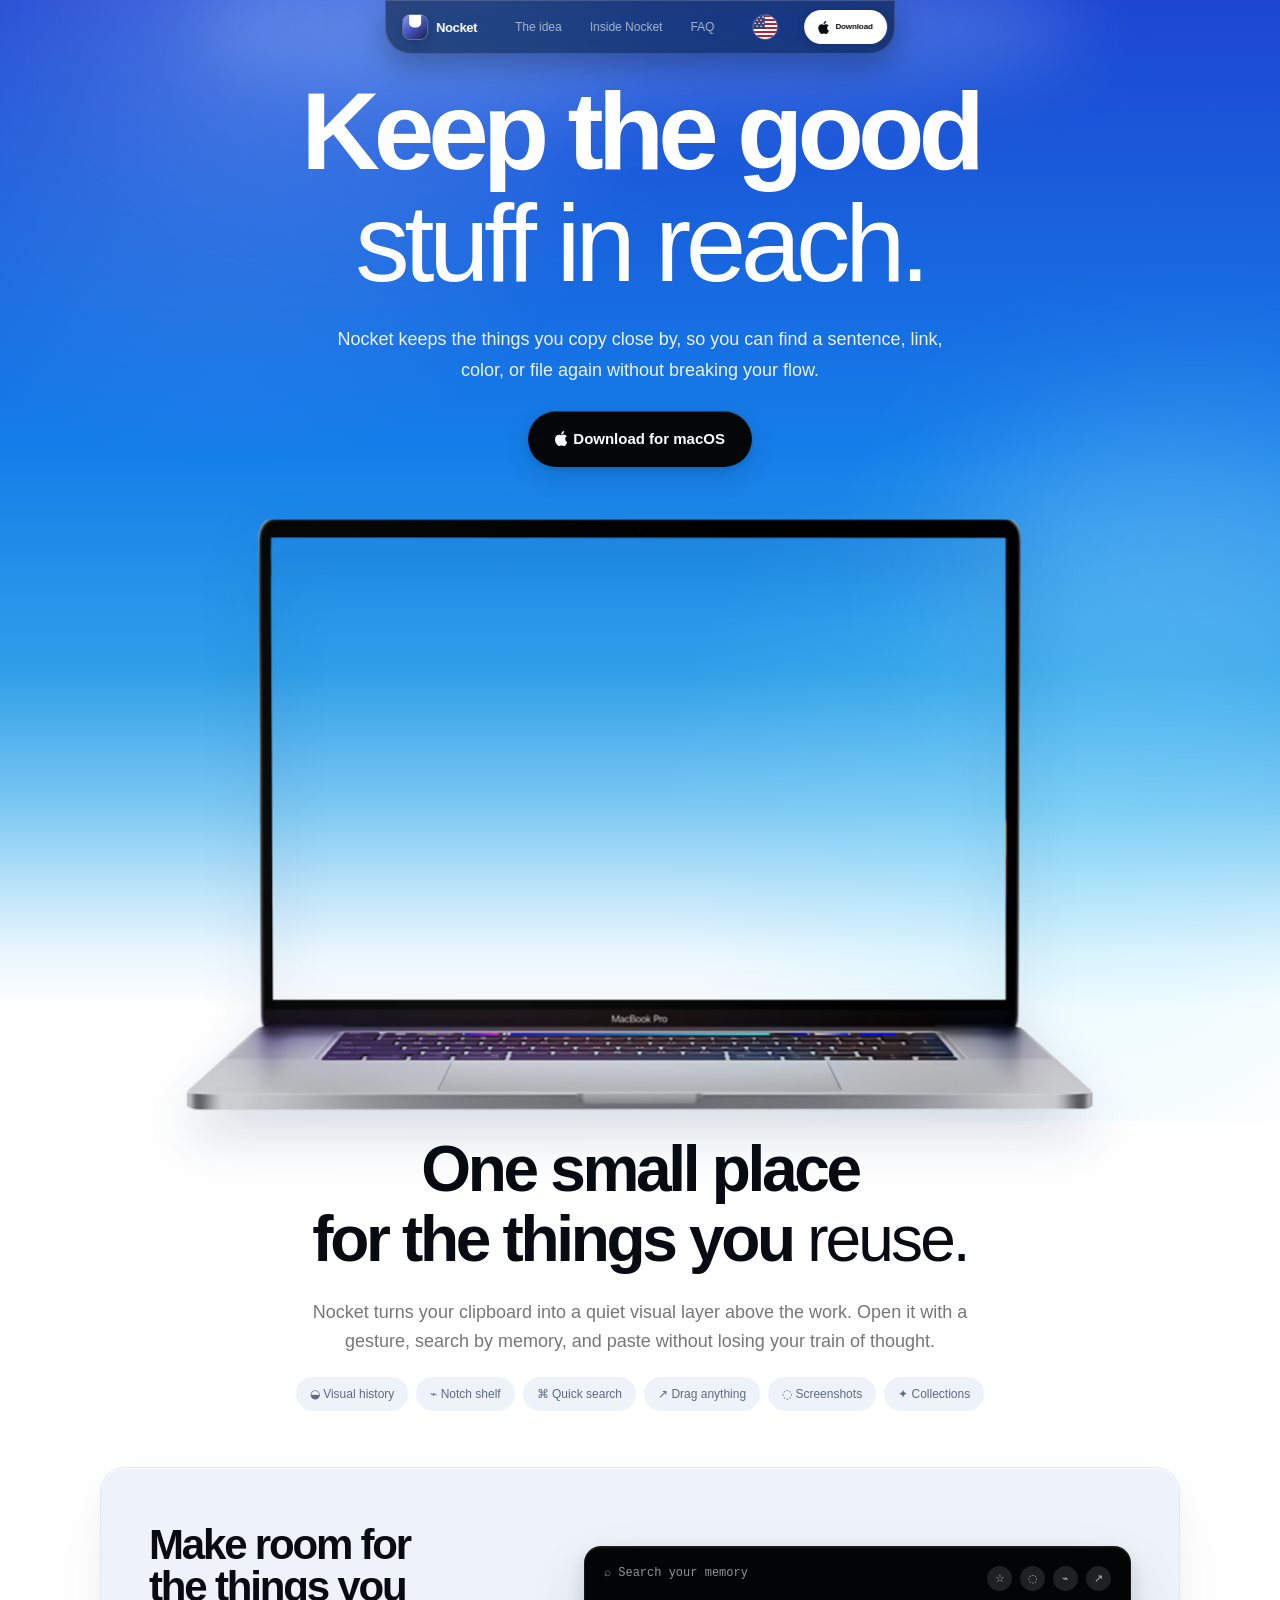
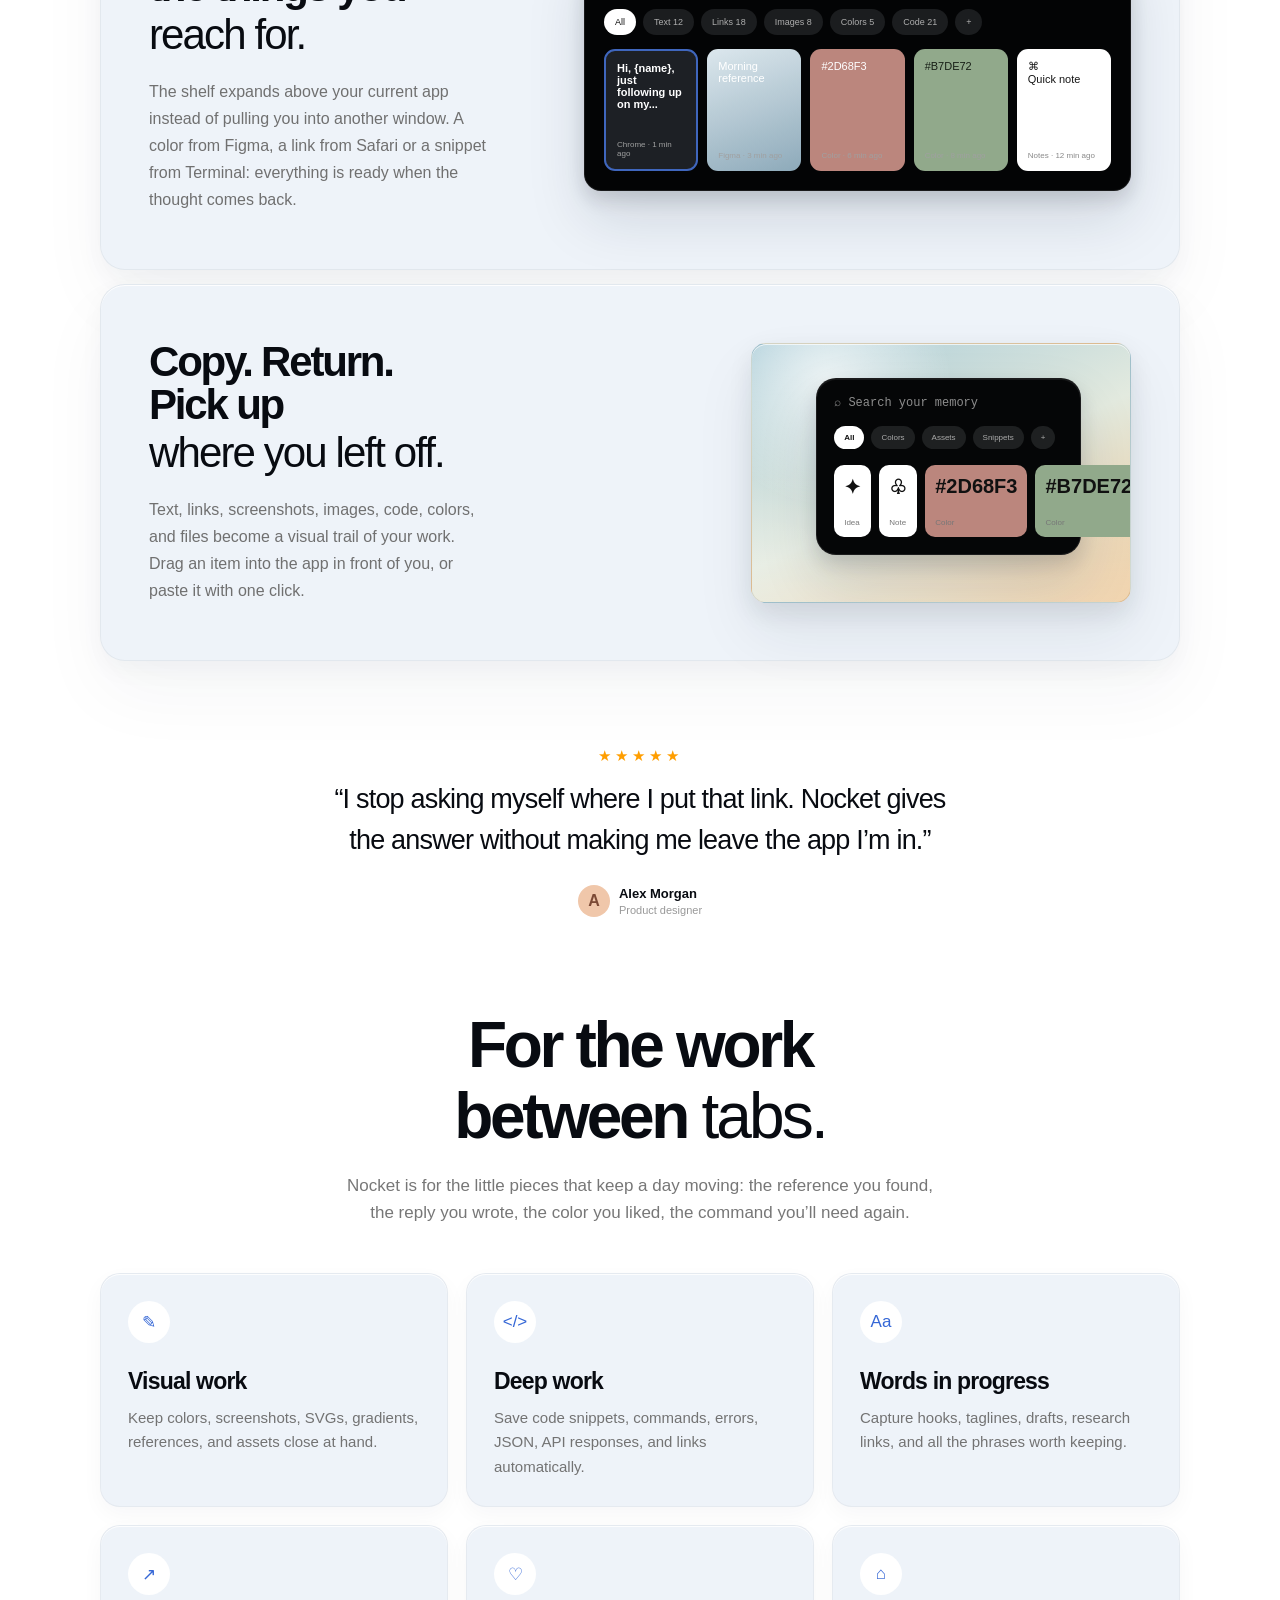
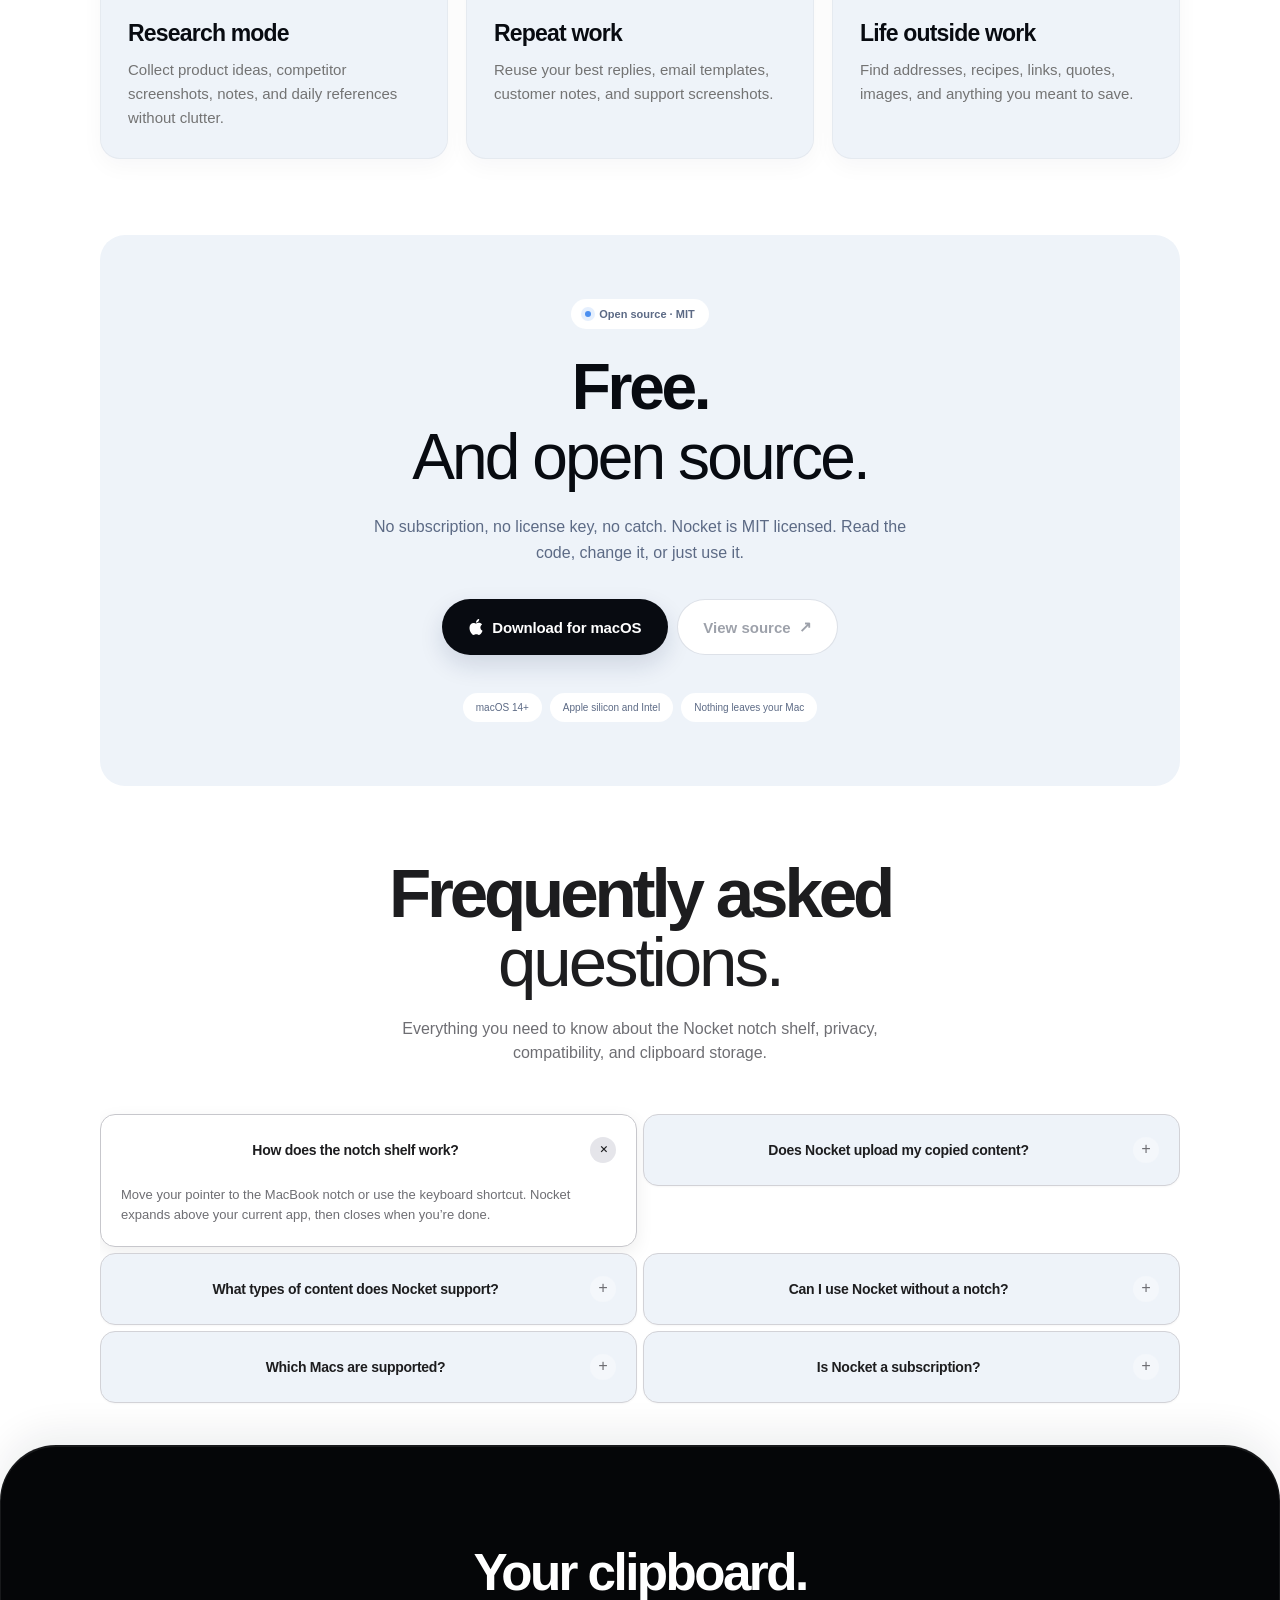
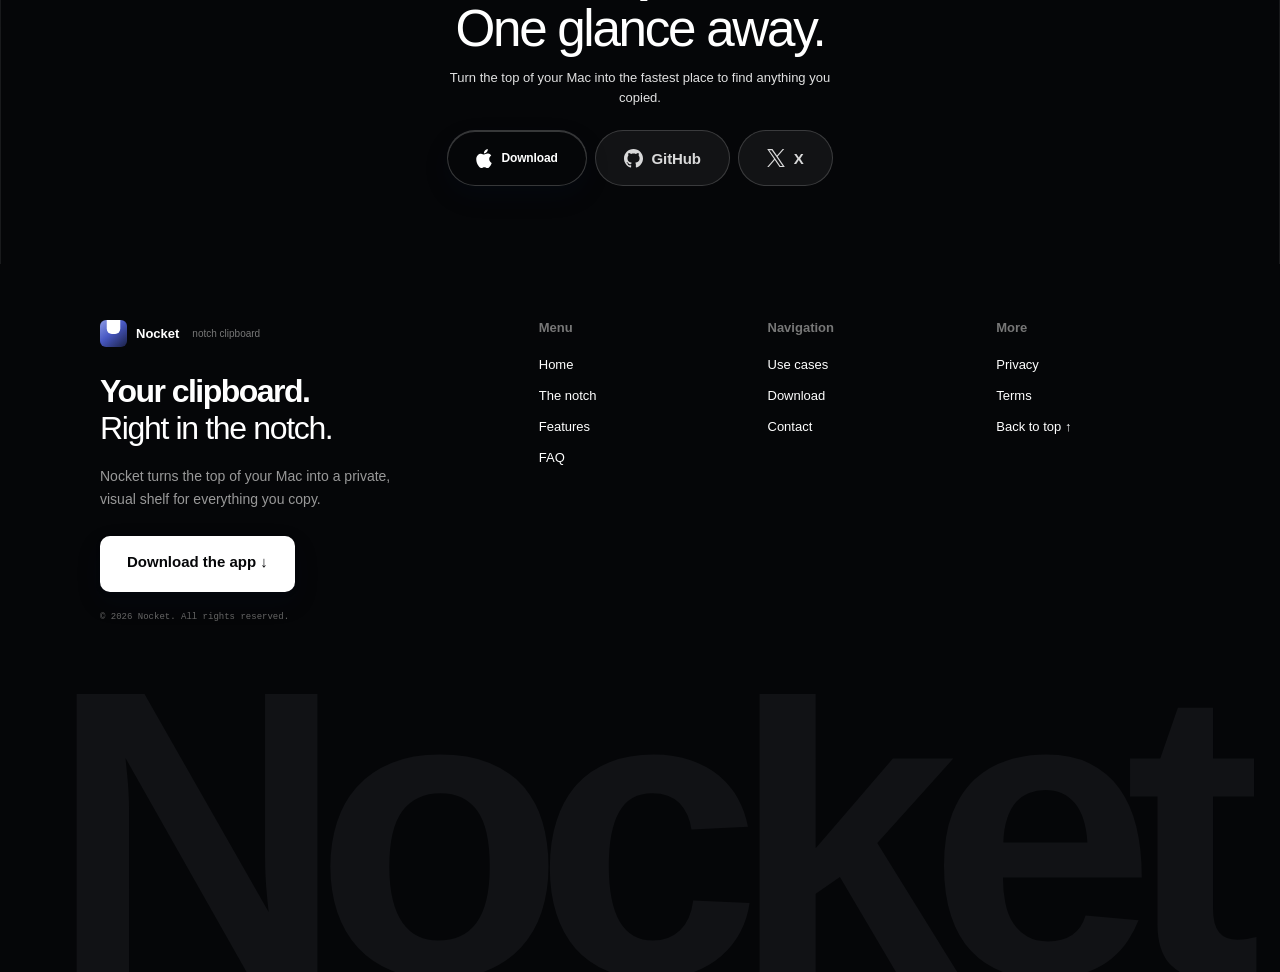
==== commit 8ebf53d5: "Update website styles and scripts for legal pages; enhance privacy and terms content with new layout" ====
--- a/website/index.html
+++ b/website/index.html
@@ -7,7 +7,7 @@
     <meta name="description" content="Nocket turns your MacBook notch into a fast, visual clipboard shelf." />
     <title>Nocket: Keep the good stuff in reach.</title>
     <link rel="icon" type="image/svg+xml" href="assets/nocket-icon.svg" />
-    <link rel="stylesheet" href="styles.css?v=9" />
+    <link rel="stylesheet" href="styles.css?v=10" />
   </head>
   <body>
 <header class="floating-nav">
@@ -53,6 +53,6 @@
     </main>
 
       <footer class="footer"><div class="footer-inner section-white"><div class="footer-product"><div class="price-title"><img class="app-icon" src="assets/nocket-icon.svg" alt="" /><strong>Nocket</strong><small data-i18n="footer.tagline">notch clipboard</small></div><h2 data-i18n="footer.title">Your clipboard.<br /><em>Right in the notch.</em></h2><p data-i18n="footer.lead">Nocket turns the top of your Mac into a private, visual shelf for everything you copy.</p><a class="footer-button download-link" data-download-link href="https://github.com/adrianxviziteu/iPaste/releases/latest/download/iPaste.zip"><span data-i18n="footer.cta">Download the app</span> ↓</a><small data-i18n="footer.copy">© 2026 Nocket. All rights reserved.</small></div><div class="footer-column"><strong data-i18n="footer.menu">Menu</strong><a href="#top" data-i18n="footer.home">Home</a><a href="#notch" data-i18n="footer.notch">The notch</a><a href="#features" data-i18n="footer.features">Features</a><a href="#faq" data-i18n="footer.faq">FAQ</a></div><div class="footer-column"><strong data-i18n="footer.nav">Navigation</strong><a href="#use-cases" data-i18n="footer.useCases">Use cases</a><a href="#download" data-i18n="footer.download">Download</a><a href="mailto:hello@ipaste.app" data-i18n="footer.contact">Contact</a></div><div class="footer-column"><strong data-i18n="footer.more">More</strong><a href="privacy.html" data-i18n="footer.privacy">Privacy</a><a href="terms.html" data-i18n="footer.terms">Terms</a><a href="#top" data-i18n="footer.top">Back to top ↑</a></div></div><div class="footer-word">Nocket</div></footer>
-    <script src="script.js?v=8"></script>
+    <script src="script.js?v=10"></script>
   </body>
 </html>
--- a/website/styles.css
+++ b/website/styles.css
@@ -1400,54 +1400,142 @@
   .footer-inner{padding:44px 0 60px}
 }
 
-/* FAQ → CTA: a shorter, cool-tinted fade keeps the handoff soft without
-   leaving a large empty band between the last question and the CTA copy. */
-.faq{padding-bottom:12px}
+/* FAQ → CTA: the CTA arrives as a dark drawer with rounded shoulders instead
+   of a long gradient band. */
+.faq{padding-bottom:42px}
 .download-section{
+  padding-inline:0;
+  background:var(--page);
+}
+.download-inner{
+  padding:84px 20px 78px;
+  border:1px solid rgba(255,255,255,.08);
+  border-bottom:0;
+  border-radius:56px 56px 0 0;
+  background:#050608;
+  box-shadow:0 -14px 36px rgba(14,24,45,.07),0 1px 0 rgba(255,255,255,.08) inset;
+}
+@media(max-width:850px){
+  .download-inner{padding-top:72px;border-radius:44px 44px 0 0}
+}
+@media(max-width:600px){
+  .faq{padding-bottom:30px}
+  .download-inner{padding:58px 14px 60px;border-radius:32px 32px 0 0}
+}
+
+/* Legal pages: the same gradient, type scale and dark handoff as the homepage. */
+.legal-page{background:var(--page);overflow-x:hidden}
+.legal-nav{position:absolute;top:18px;z-index:10;animation:legalNavIn .7s .05s cubic-bezier(.2,.8,.2,1) both}
+.legal-hero{
+  position:relative;
+  min-height:640px;
+  padding:170px 24px 150px;
+  overflow:hidden;
+  color:#fff;
+  text-align:center;
   background:
-    radial-gradient(72% 90px at 50% 0,rgba(255,255,255,.86),transparent 76%),
-    radial-gradient(85% 42% at 50% 76%,rgba(56,74,116,.2),transparent 72%),
-    linear-gradient(180deg,
-      #ffffff 0px,
-      #ffffff 24px,
-      #f8fbff 42px,
-      #f0f6fc 60px,
-      #e4eff8 78px,
-      #d2e2f1 96px,
-      #b4cbe0 114px,
-      #91acc7 132px,
-      #6f89a7 150px,
-      #4b617d 168px,
-      #2e3d53 184px,
-      #182333 200px,
-      #0a0f17 214px,
-      #050608 228px,
-      #050608 244px);
-}
-.download-inner{padding-top:150px}
+    radial-gradient(circle at 14% 8%,rgba(255,255,255,.2),transparent 27%),
+    radial-gradient(circle at 86% 68%,rgba(120,226,255,.28),transparent 32%),
+    linear-gradient(180deg,#1d46d2 0%,#147ee9 43%,#2f9fe8 65%,#bfe5fa 100%);
+}
+.legal-hero:after{content:"";position:absolute;right:-10%;bottom:-30%;width:120%;height:50%;border-radius:50% 50% 0 0/30% 30% 0 0;background:rgba(255,255,255,.28);filter:blur(22px);pointer-events:none}
+.legal-glow{position:absolute;border-radius:50%;filter:blur(80px);pointer-events:none}
+.legal-glow-one{top:-140px;left:8%;width:480px;height:300px;background:#6e76ff;opacity:.42;animation:legalGlowOne 12s ease-in-out infinite alternate}
+.legal-glow-two{right:-130px;bottom:40px;width:440px;height:310px;background:#e8fbff;opacity:.38;animation:legalGlowTwo 15s ease-in-out infinite alternate}
+.legal-hero-inner{position:relative;z-index:1;width:min(760px,100%);margin:0 auto}
+.legal-hero-inner>*{opacity:0;transform:translateY(24px);animation:legalHeroIn .78s cubic-bezier(.2,.8,.2,1) both}
+.legal-hero-inner>*:nth-child(1){animation-delay:.16s}.legal-hero-inner>*:nth-child(2){animation-delay:.24s}.legal-hero-inner>*:nth-child(3){animation-delay:.32s}.legal-hero-inner>*:nth-child(4){animation-delay:.4s}.legal-hero-inner>*:nth-child(5){animation-delay:.48s}
+.legal-kicker{display:flex;align-items:center;justify-content:center;gap:9px;margin:0 0 30px;color:rgba(255,255,255,.78);font:10px var(--mono);letter-spacing:.13em;text-transform:uppercase}
+.legal-kicker-dot{width:7px;height:7px;border-radius:50%;background:#b8f5ff;box-shadow:0 0 0 5px rgba(184,245,255,.15),0 0 18px rgba(184,245,255,.7)}
+.legal-eyebrow{margin:0 0 17px;color:rgba(255,255,255,.72);font:600 11px var(--mono);letter-spacing:.17em;text-transform:uppercase}
+.legal-hero h1{max-width:760px;margin:0 auto 26px;font-size:clamp(48px,7vw,92px);line-height:.94;letter-spacing:-.075em;font-weight:700}
+.legal-lead{max-width:620px;margin:0 auto;color:rgba(255,255,255,.88);font-size:17px;line-height:1.7}
+.legal-hero-meta{display:flex;justify-content:center;flex-wrap:wrap;gap:8px;margin-top:30px}
+.legal-hero-meta span{padding:9px 13px;border:1px solid rgba(255,255,255,.22);border-radius:999px;background:rgba(255,255,255,.1);color:rgba(255,255,255,.82);font:10px var(--mono);letter-spacing:.02em;backdrop-filter:blur(10px)}
+.legal-content{position:relative;z-index:2;padding:0 0 94px;margin-top:-82px}
+.legal-layout{display:grid;grid-template-columns:170px minmax(0,1fr);gap:42px;align-items:start}
+.legal-sidebar{position:sticky;top:100px;padding:26px 0 0 4px}
+.legal-sidebar p{margin:0 0 16px;color:#9aa7b9;font:10px var(--mono);letter-spacing:.12em;text-transform:uppercase}
+.legal-sidebar a{display:block;padding:9px 12px;border-left:1px solid #dce4ef;color:#8491a3;text-decoration:none;font-size:12px;transition:color .2s ease,border-color .2s ease,transform .2s ease}
+.legal-sidebar a:hover,.legal-sidebar a.is-active{border-left-color:#3567d6;color:#1f44cf;transform:translateX(2px)}
+.legal-article{padding:48px 52px 52px;border:1px solid rgba(34,67,111,.08);border-radius:30px;background:var(--surface);box-shadow:0 24px 60px rgba(35,67,112,.1),0 1px 0 rgba(255,255,255,.9) inset}
+.legal-article-head{display:flex;align-items:center;justify-content:space-between;gap:20px;padding-bottom:18px;border-bottom:1px solid rgba(34,67,111,.1)}
+.legal-article-label{color:#3567d6;font:600 10px var(--mono);letter-spacing:.16em;text-transform:uppercase}
+.legal-article-status{display:flex;align-items:center;gap:7px;color:#7c899b;font:10px var(--mono)}
+.legal-article-status i{display:block;width:6px;height:6px;border-radius:50%;background:#4db982;box-shadow:0 0 0 4px rgba(77,185,130,.12)}
+.legal-article h2{max-width:620px;margin:34px 0 15px;font-size:clamp(32px,4.3vw,56px);line-height:.98;letter-spacing:-.065em}
+.legal-article-intro{max-width:610px;margin:0;color:#5c6a85;font-size:17px;line-height:1.7}
+.legal-points{display:grid;grid-template-columns:repeat(3,1fr);gap:10px;margin-top:40px}
+.legal-points>div{min-height:190px;padding:18px;border:1px solid rgba(34,67,111,.08);border-radius:18px;background:rgba(255,255,255,.58);transition:transform .28s ease,box-shadow .28s ease,border-color .28s ease}
+.legal-points>div:hover{transform:translateY(-5px);border-color:rgba(53,103,214,.18);box-shadow:0 14px 28px rgba(34,67,111,.09)}
+.legal-points>div>span{color:#3567d6;font:10px var(--mono)}
+.legal-points h3{margin:37px 0 9px;font-size:16px;letter-spacing:-.035em}
+.legal-points p{margin:0;color:#738096;font-size:12px;line-height:1.55}
+.legal-note{display:flex;gap:13px;align-items:flex-start;margin-top:14px;padding:18px 20px;border-radius:18px;background:#fff;box-shadow:0 8px 24px rgba(34,67,111,.06);transition:transform .28s ease,box-shadow .28s ease}
+.legal-note:hover{transform:translateY(-3px);box-shadow:0 14px 30px rgba(34,67,111,.1)}
+.legal-note-mark{display:grid;place-items:center;width:26px;height:26px;flex:0 0 26px;border-radius:9px;background:#e6efff;color:#3567d6;font-size:13px}
+.legal-note strong{display:block;margin:2px 0 5px;font-size:13px}
+.legal-note p{margin:0;color:#738096;font-size:12px;line-height:1.55}
+.legal-back{display:inline-flex;align-items:center;margin-top:30px;padding:13px 20px;border:1px solid rgba(18,42,92,.14);border-radius:999px;color:#3d4557;text-decoration:none;font-size:13px;transition:border-color .2s ease,color .2s ease,background .2s ease,transform .2s ease}
+.legal-back:hover{border-color:rgba(18,42,92,.28);background:#fff;color:var(--ink);transform:translateY(-1px)}
+.legal-cta{padding:0;background:linear-gradient(180deg,var(--page) 0%,#273246 28%,#080a0e 65%,#050608 100%)}
+.legal-cta-inner{padding:86px 20px 82px;text-align:center;color:#fff;background:radial-gradient(circle at 50% 0%,rgba(57,80,124,.52),transparent 52%),linear-gradient(180deg,#171d29 0%,#080a0e 72%,#050608 100%);box-shadow:0 1px 0 rgba(255,255,255,.1) inset}
+.legal-cta-label{margin:0 0 18px;color:rgba(255,255,255,.55);font:10px var(--mono);letter-spacing:.15em;text-transform:uppercase}
+.legal-cta h2{margin:0 0 15px;font-size:clamp(42px,5.3vw,70px);line-height:.94;letter-spacing:-.07em}
+.legal-cta h2 em{font-family:var(--serif);font-style:italic;font-weight:600;letter-spacing:-.06em}
+.legal-cta p:not(.legal-cta-label){max-width:430px;margin:0 auto 25px;color:rgba(255,255,255,.72);font-size:14px;line-height:1.6}
+.legal-cta .hero-button{background:#fff;color:#0b0d12;box-shadow:0 1px 0 rgba(255,255,255,.25) inset,0 10px 24px rgba(0,0,0,.22)}
+.legal-cta .hero-button .apple-logo{fill:#0b0d12}
+.legal-cta .hero-button:hover{background:#eef5ff}
+.legal-footer{margin-top:0}
+@keyframes legalNavIn{from{opacity:0;transform:translate(-50%,-14px)}to{opacity:1;transform:translate(-50%,0)}}
+@keyframes legalHeroIn{from{opacity:0;transform:translateY(24px)}to{opacity:1;transform:translateY(0)}}
+@keyframes legalGlowOne{from{transform:translate(-4%,-2%) scale(.95)}to{transform:translate(14%,12%) scale(1.12)}}
+@keyframes legalGlowTwo{from{transform:translate(4%,4%) scale(.96)}to{transform:translate(-14%,-9%) scale(1.08)}}
 @media(max-width:850px){
-  .download-inner{padding-top:132px}
+  .legal-hero{min-height:600px;padding-top:146px}
+  .legal-layout{grid-template-columns:1fr;gap:18px}
+  .legal-sidebar{position:static;display:flex;align-items:center;gap:5px;padding:0 4px}
+  .legal-sidebar p{margin:0 12px 0 0}
+  .legal-sidebar a{padding:8px 10px;border:0;border-radius:999px}
+  .legal-sidebar a:hover,.legal-sidebar a.is-active{background:#e8effb;transform:none}
+  .legal-article{padding:38px 34px 42px}
+}
+@media(max-width:699px){
+  .legal-nav,.legal-nav.is-scrolled{width:calc(100% - 32px);top:12px;border-radius:17px}
+  .legal-nav .nav-links,.legal-nav .download-pill{display:none!important}
+  .legal-nav .lang-toggle{display:grid!important}
+  .legal-nav .nav-bar{justify-content:space-between;gap:10px}
 }
 @media(max-width:600px){
-  .faq{padding-bottom:8px}
-  .download-section{
-    background:
-      radial-gradient(110% 72px at 50% 0,rgba(255,255,255,.86),transparent 76%),
-      radial-gradient(110% 38% at 50% 74%,rgba(56,74,116,.18),transparent 72%),
-      linear-gradient(180deg,
-        #ffffff 0px,
-        #ffffff 18px,
-        #f8fbff 32px,
-        #eef4fa 46px,
-        #dcebf7 60px,
-        #c4d9eb 74px,
-        #9db6cf 88px,
-        #7089a5 102px,
-        #475b74 116px,
-        #28384d 130px,
-        #111925 144px,
-        #050608 158px,
-        #050608 172px);
-  }
-  .download-inner{padding-top:104px}
-}
+  .legal-hero{min-height:590px;padding:126px 20px 115px}
+  .legal-kicker{margin-bottom:24px;font-size:9px}
+  .legal-hero h1{font-size:clamp(42px,13vw,64px);line-height:.96}
+  .legal-lead{font-size:15px;line-height:1.62}
+  .legal-hero-meta{margin-top:24px}
+  .legal-hero-meta span{font-size:9px}
+  .legal-content{width:calc(100% - 32px);padding-bottom:64px;margin-top:-55px}
+  .legal-sidebar{overflow:auto;white-space:nowrap;padding-inline:0}
+  .legal-sidebar p{font-size:9px}
+  .legal-sidebar a{font-size:11px}
+  .legal-article{padding:27px 21px 28px;border-radius:22px}
+  .legal-article-head{padding-bottom:15px}
+  .legal-article h2{margin-top:27px;font-size:35px}
+  .legal-article-intro{font-size:15px;line-height:1.62}
+  .legal-points{grid-template-columns:1fr;gap:8px;margin-top:28px}
+  .legal-points>div{min-height:0;padding:16px}
+  .legal-points h3{margin:24px 0 7px;font-size:15px}
+  .legal-note{padding:15px 16px}
+  .legal-cta-inner{padding:62px 18px 60px}
+  .legal-cta h2{font-size:42px}
+}
+@media(prefers-reduced-motion:reduce){
+  .legal-nav,.legal-hero-inner>*{animation:none!important;opacity:1;transform:none}
+  .legal-glow-one,.legal-glow-two{animation:none!important;transform:none}
+  .legal-sidebar a,.legal-back,.legal-points>div,.legal-note,.legal-cta .hero-button{transition:none!important}
+}
+
+/* Keep the desktop laptop overlap visual, but leave the intro heading clear. */
+@media(min-width:851px){
+  .image-macbook{margin-bottom:-48px}
+}
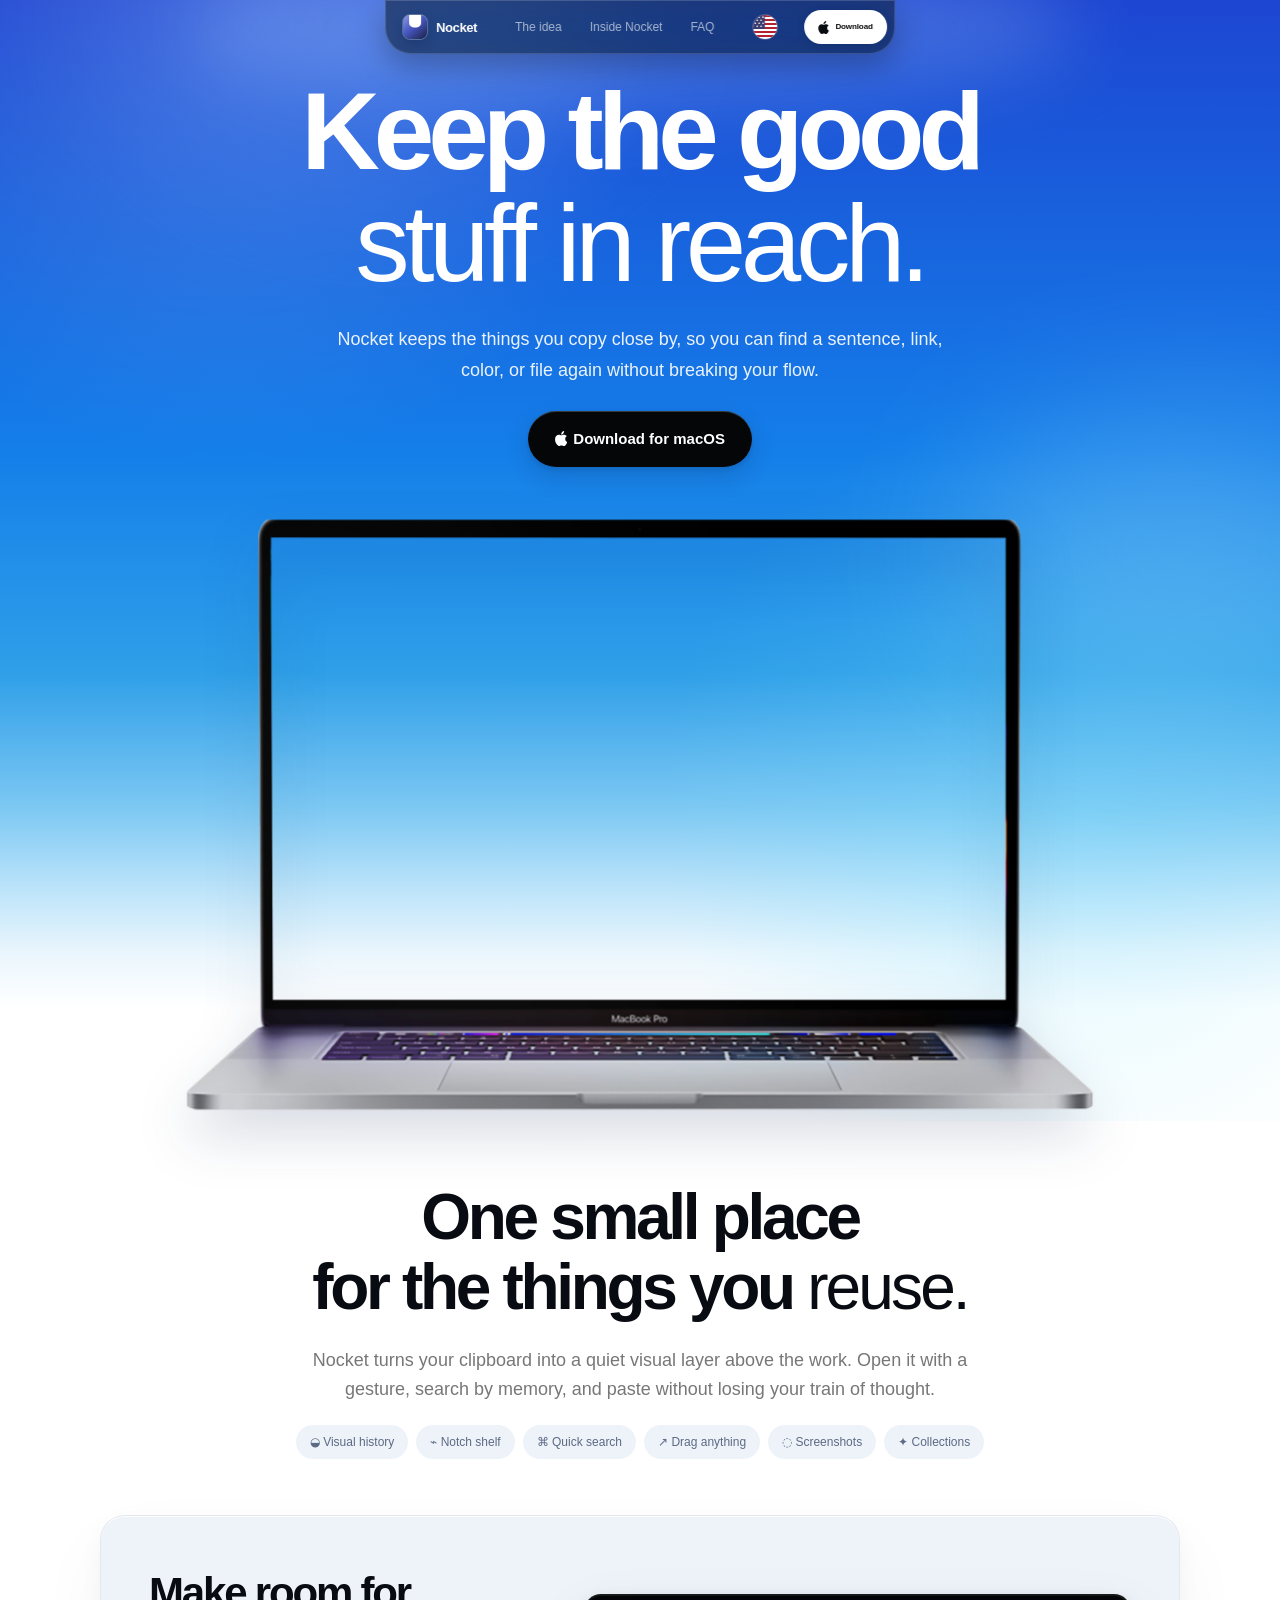
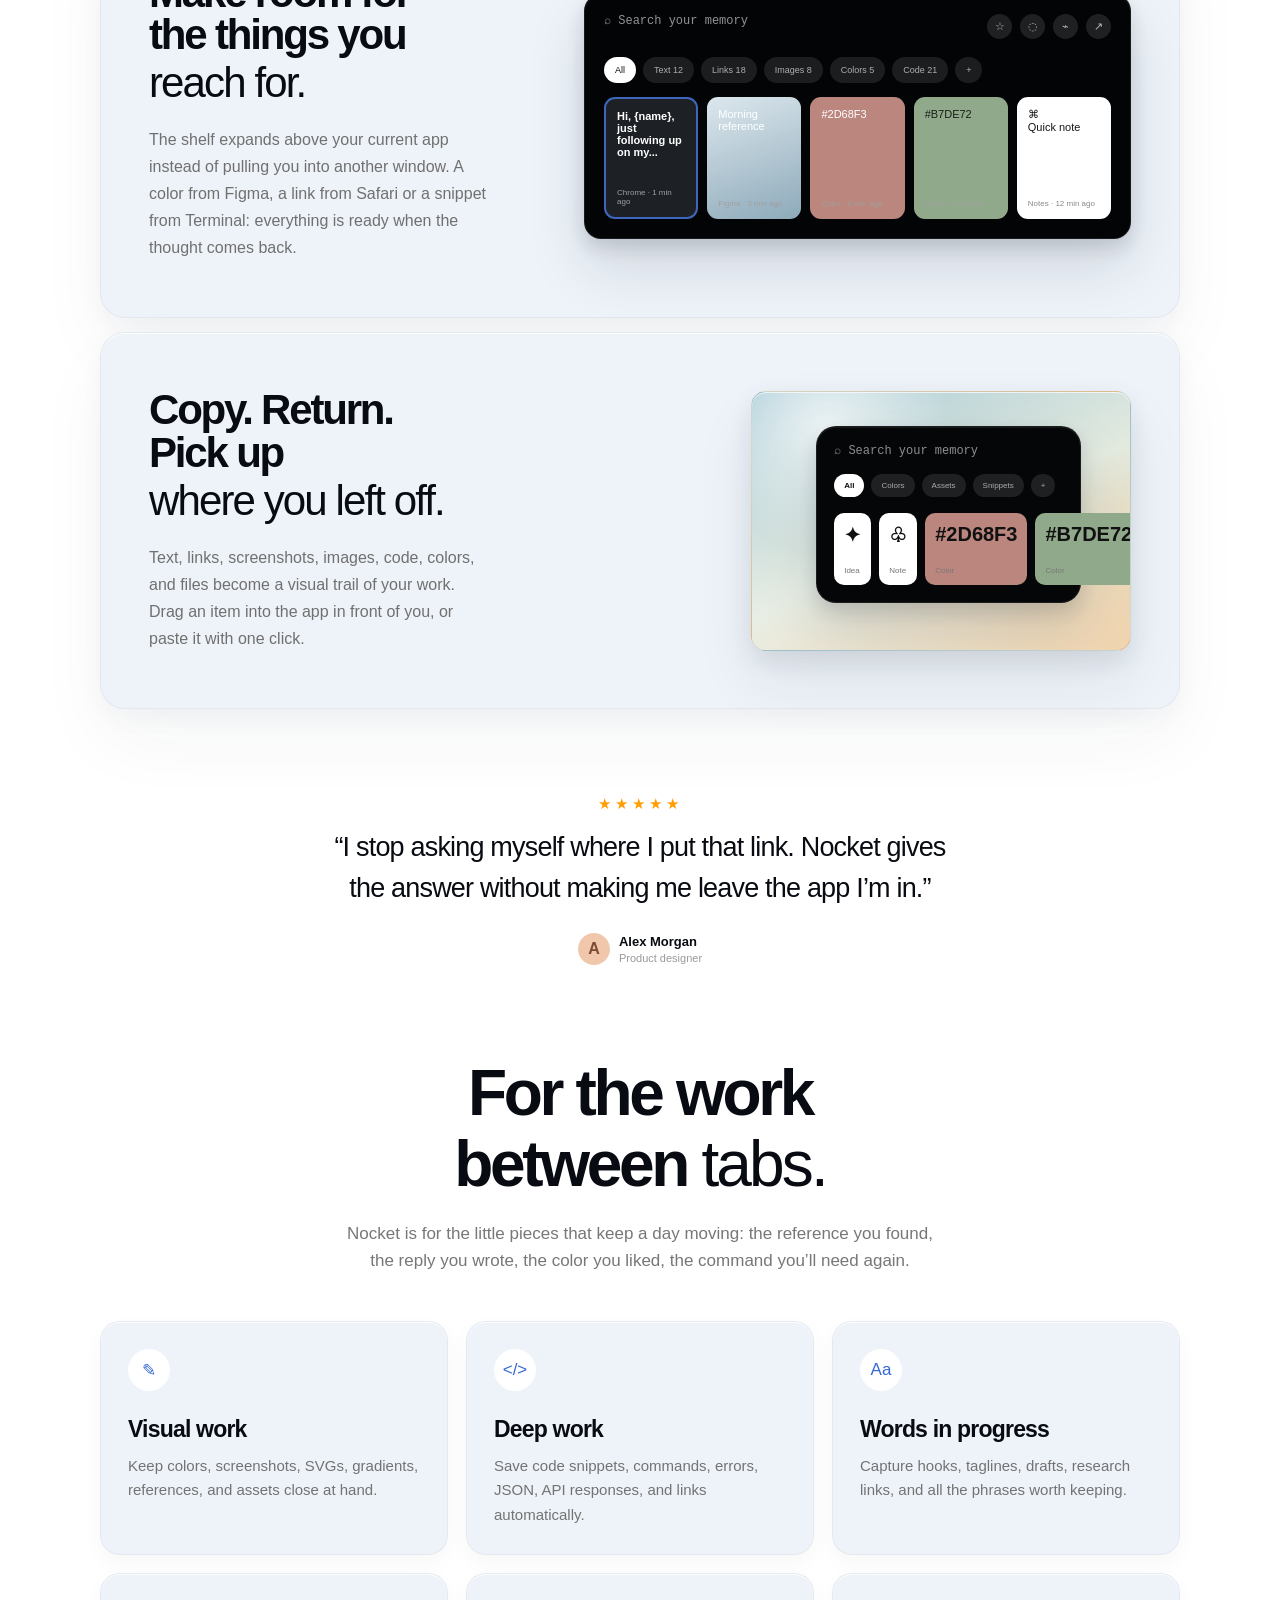
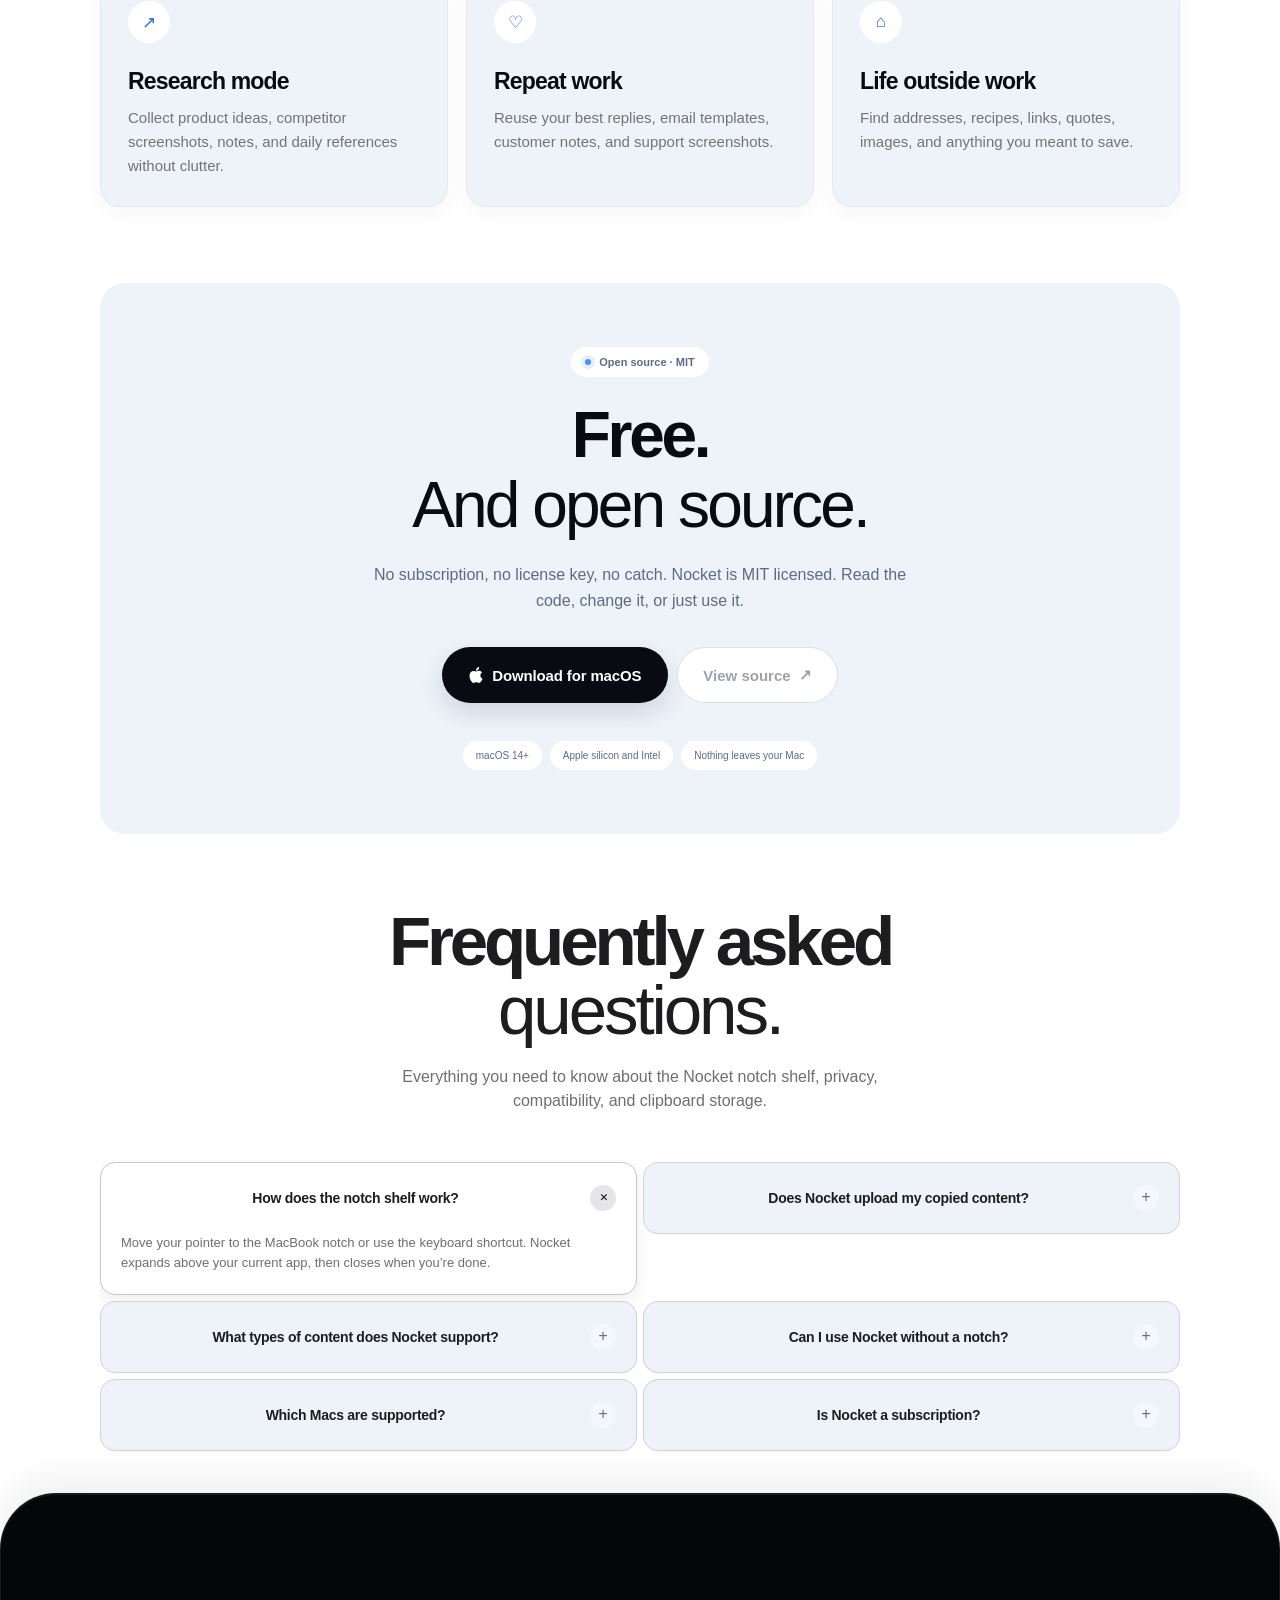
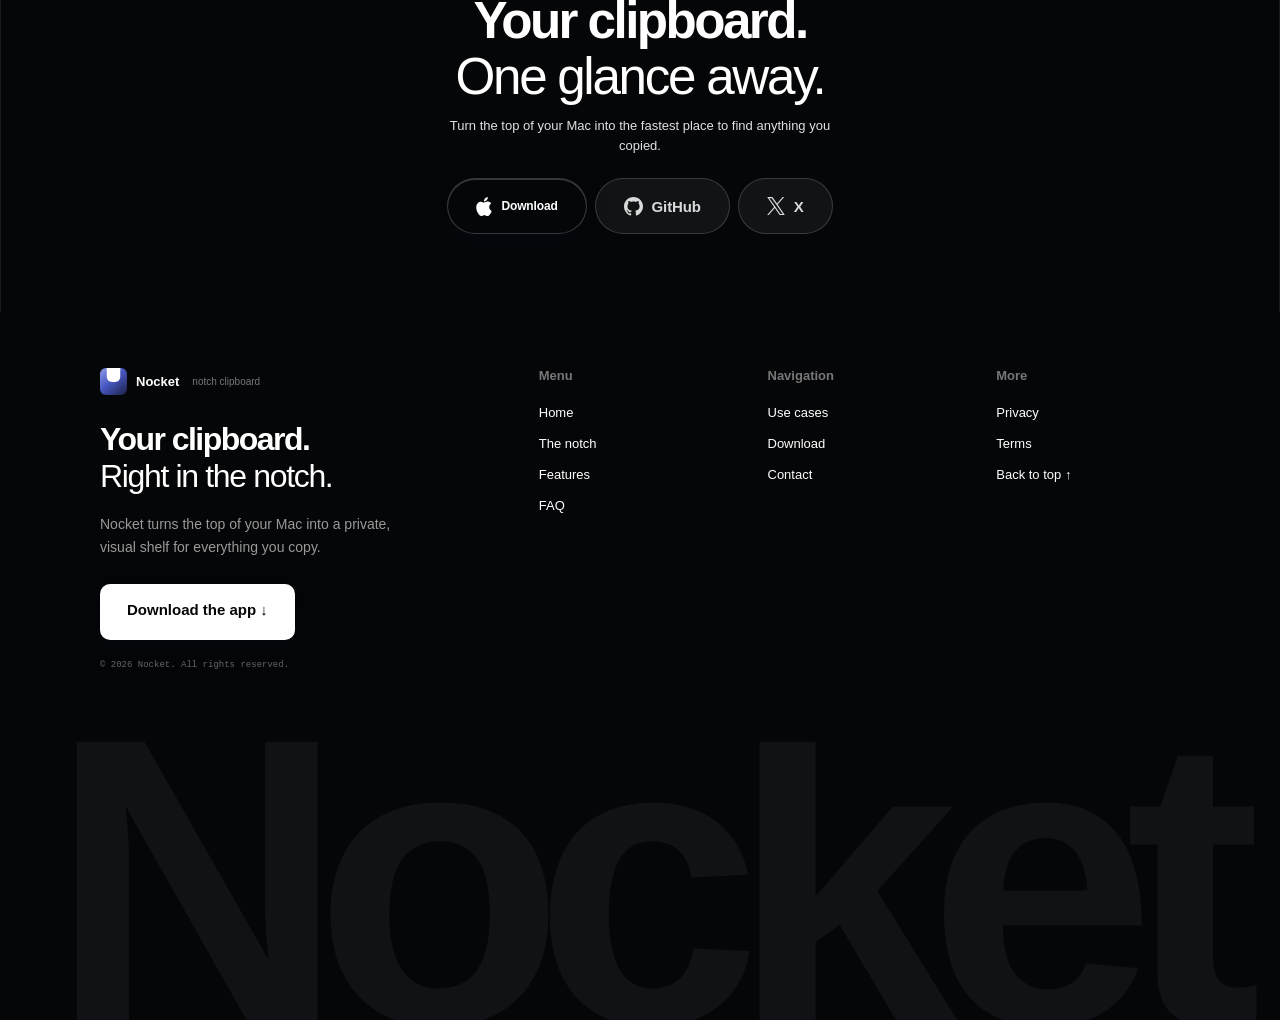
==== commit 34337871: "fix(website): prevent hero mockup overlap" ====
--- a/website/index.html
+++ b/website/index.html
@@ -7,7 +7,7 @@
     <meta name="description" content="Nocket turns your MacBook notch into a fast, visual clipboard shelf." />
     <title>Nocket: Keep the good stuff in reach.</title>
     <link rel="icon" type="image/svg+xml" href="assets/nocket-icon.svg" />
-    <link rel="stylesheet" href="styles.css?v=10" />
+    <link rel="stylesheet" href="styles.css?v=11" />
   </head>
   <body>
 <header class="floating-nav">
--- a/website/styles.css
+++ b/website/styles.css
@@ -1535,7 +1535,5 @@
   .legal-sidebar a,.legal-back,.legal-points>div,.legal-note,.legal-cta .hero-button{transition:none!important}
 }
 
-/* Keep the desktop laptop overlap visual, but leave the intro heading clear. */
-@media(min-width:851px){
-  .image-macbook{margin-bottom:-48px}
-}
+/* Keep the laptop in flow so the intro heading starts below its visible base. */
+.image-macbook{margin-bottom:0}
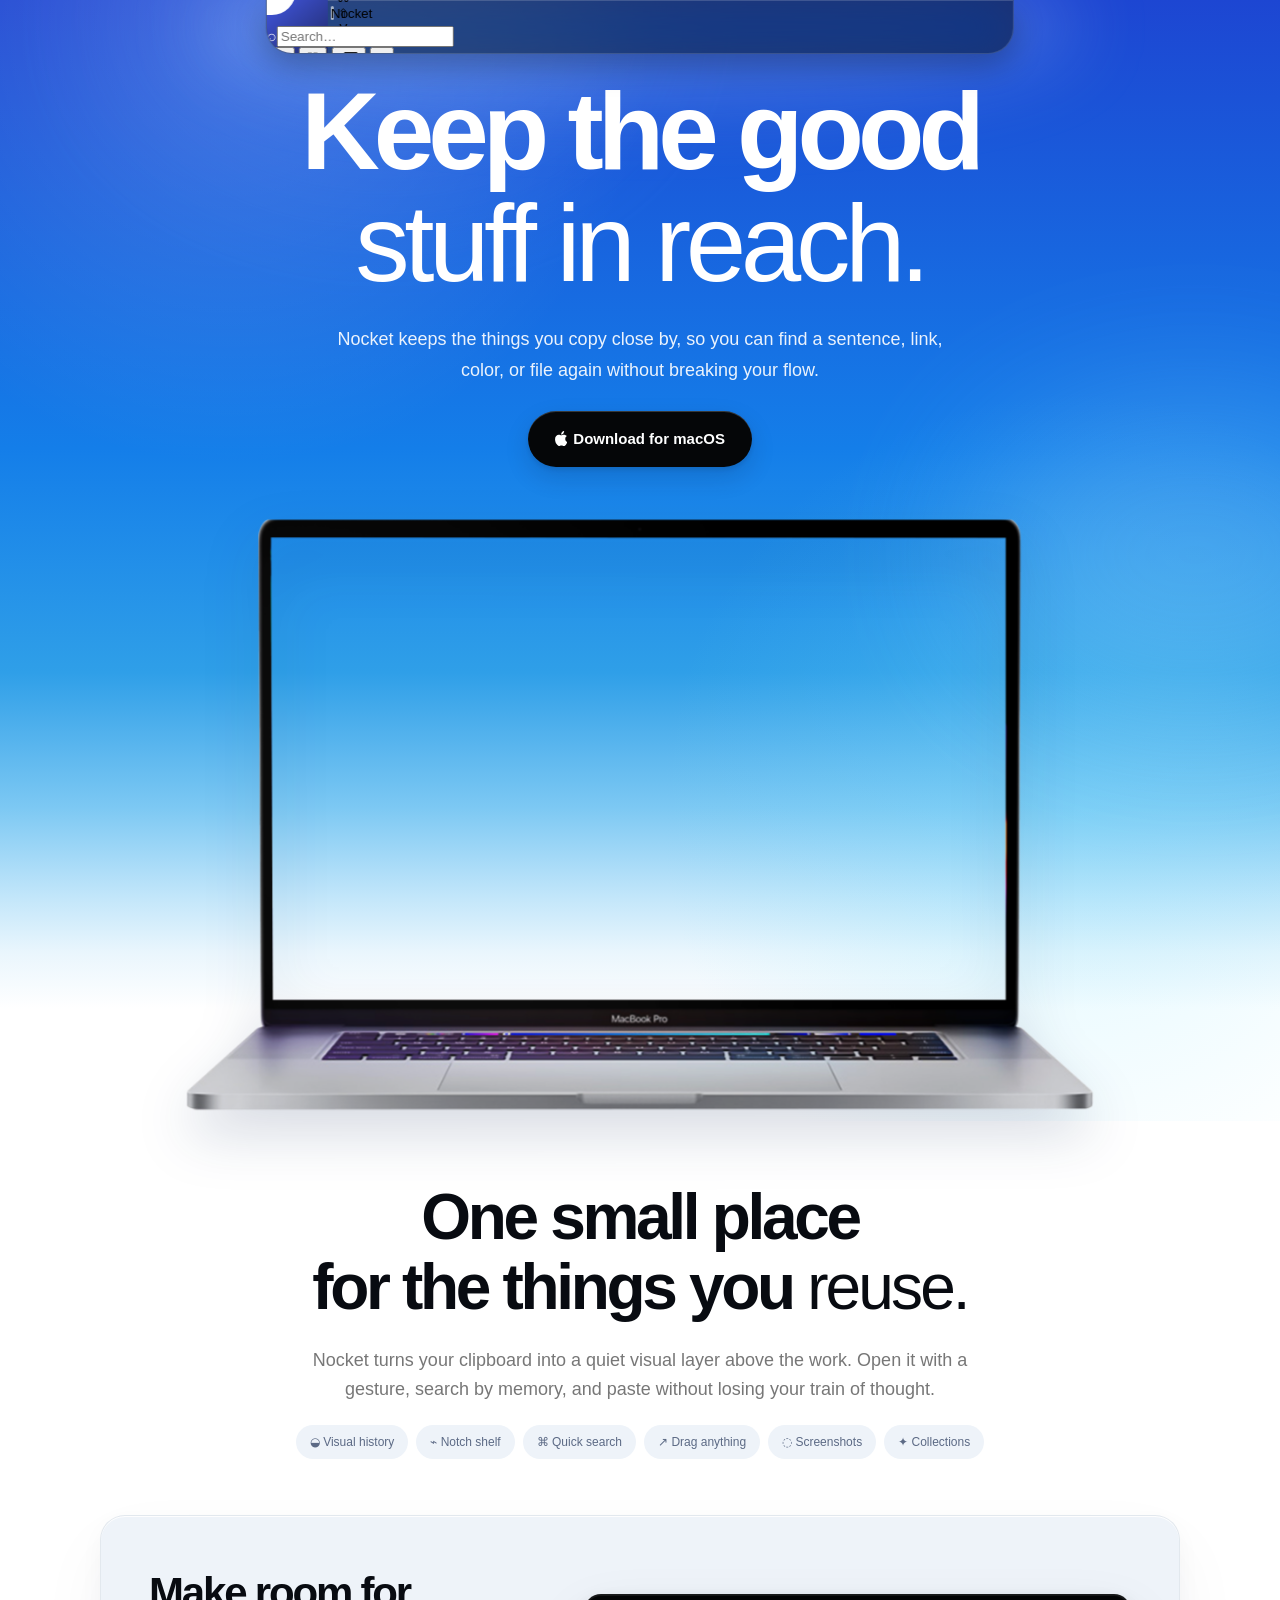
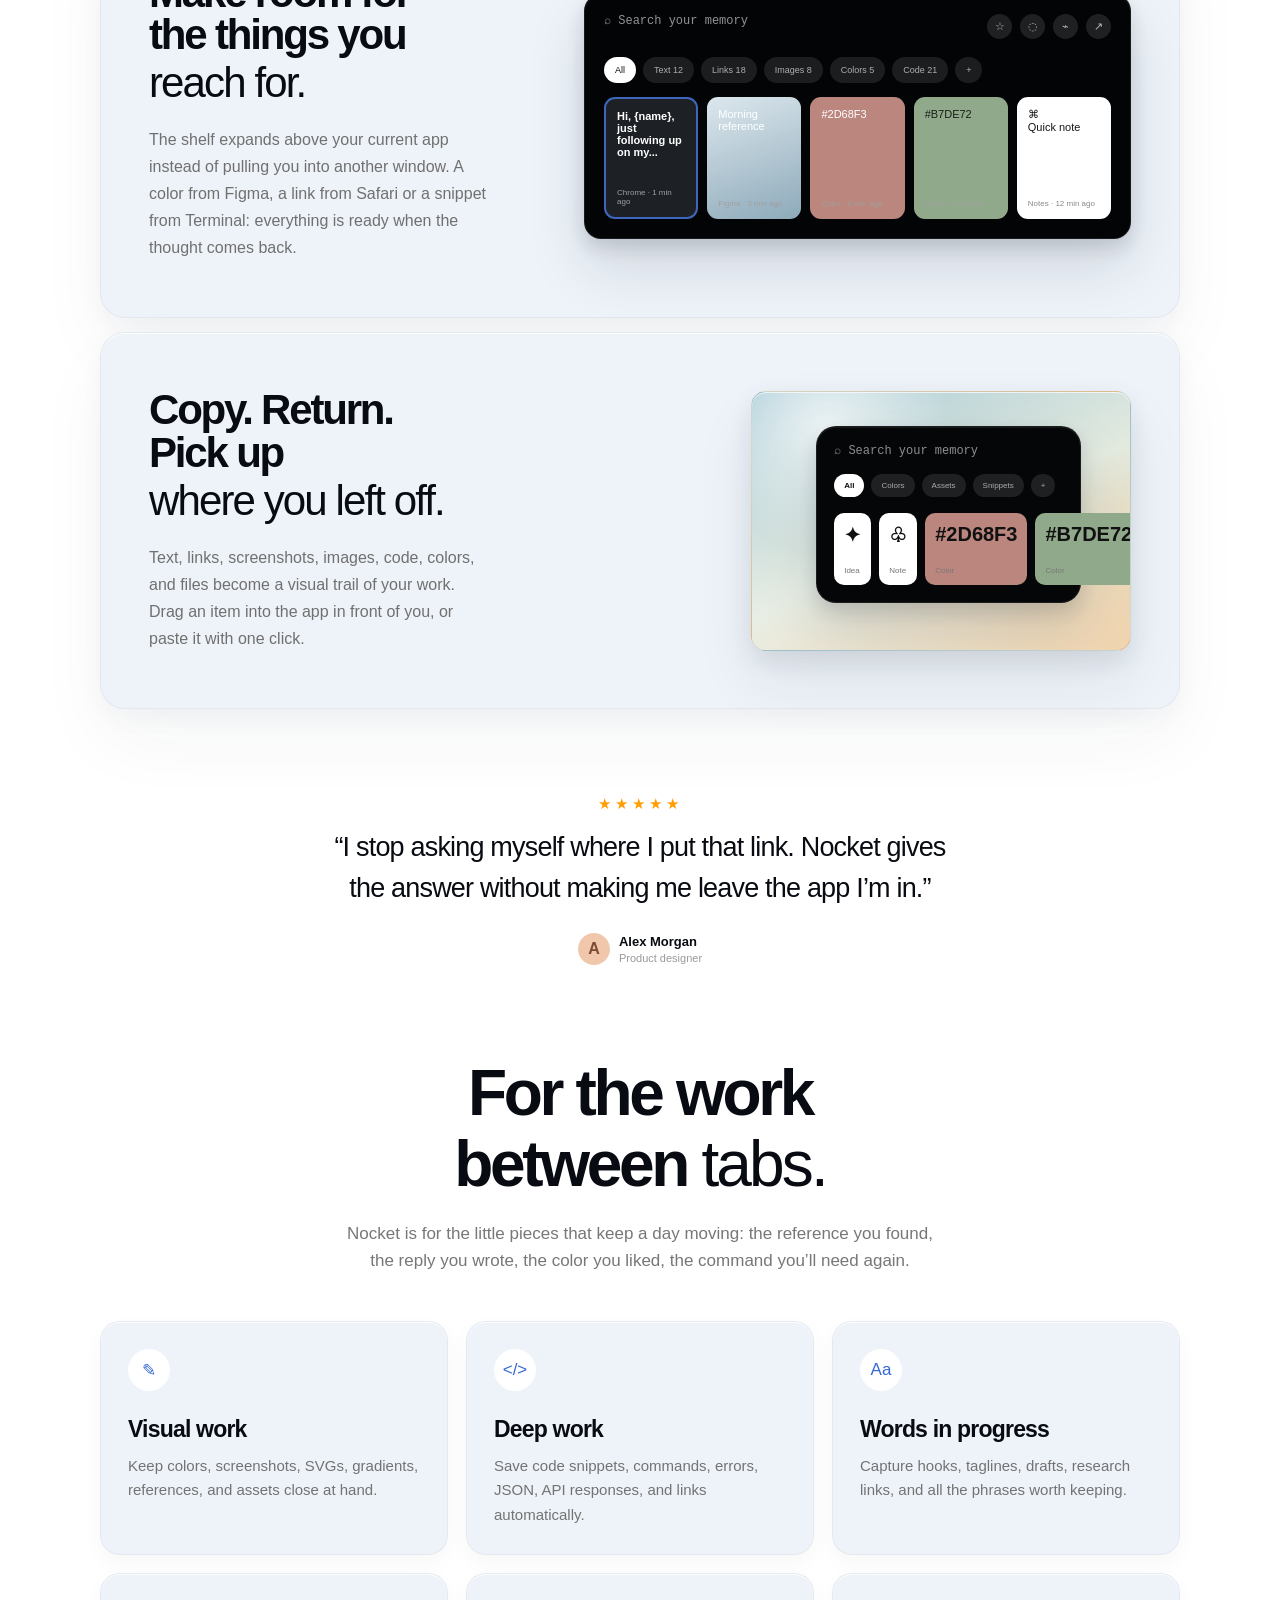
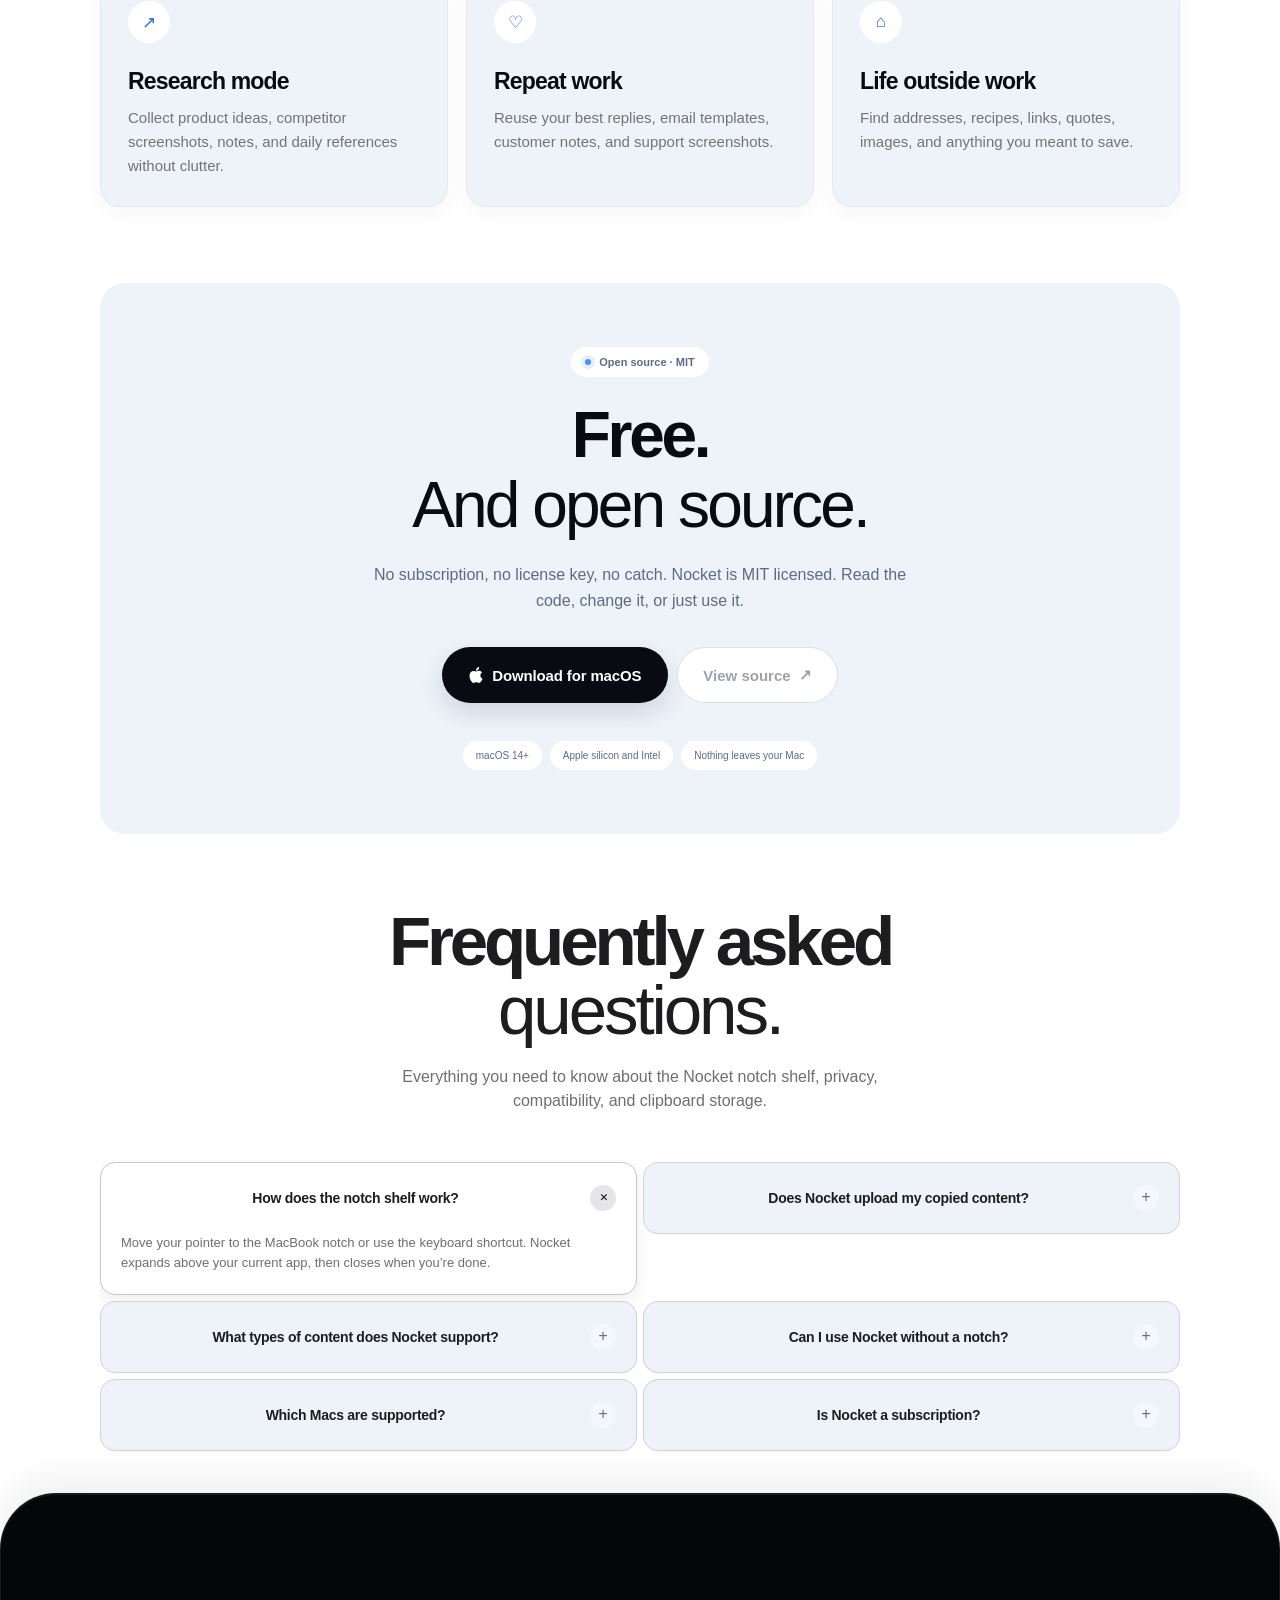
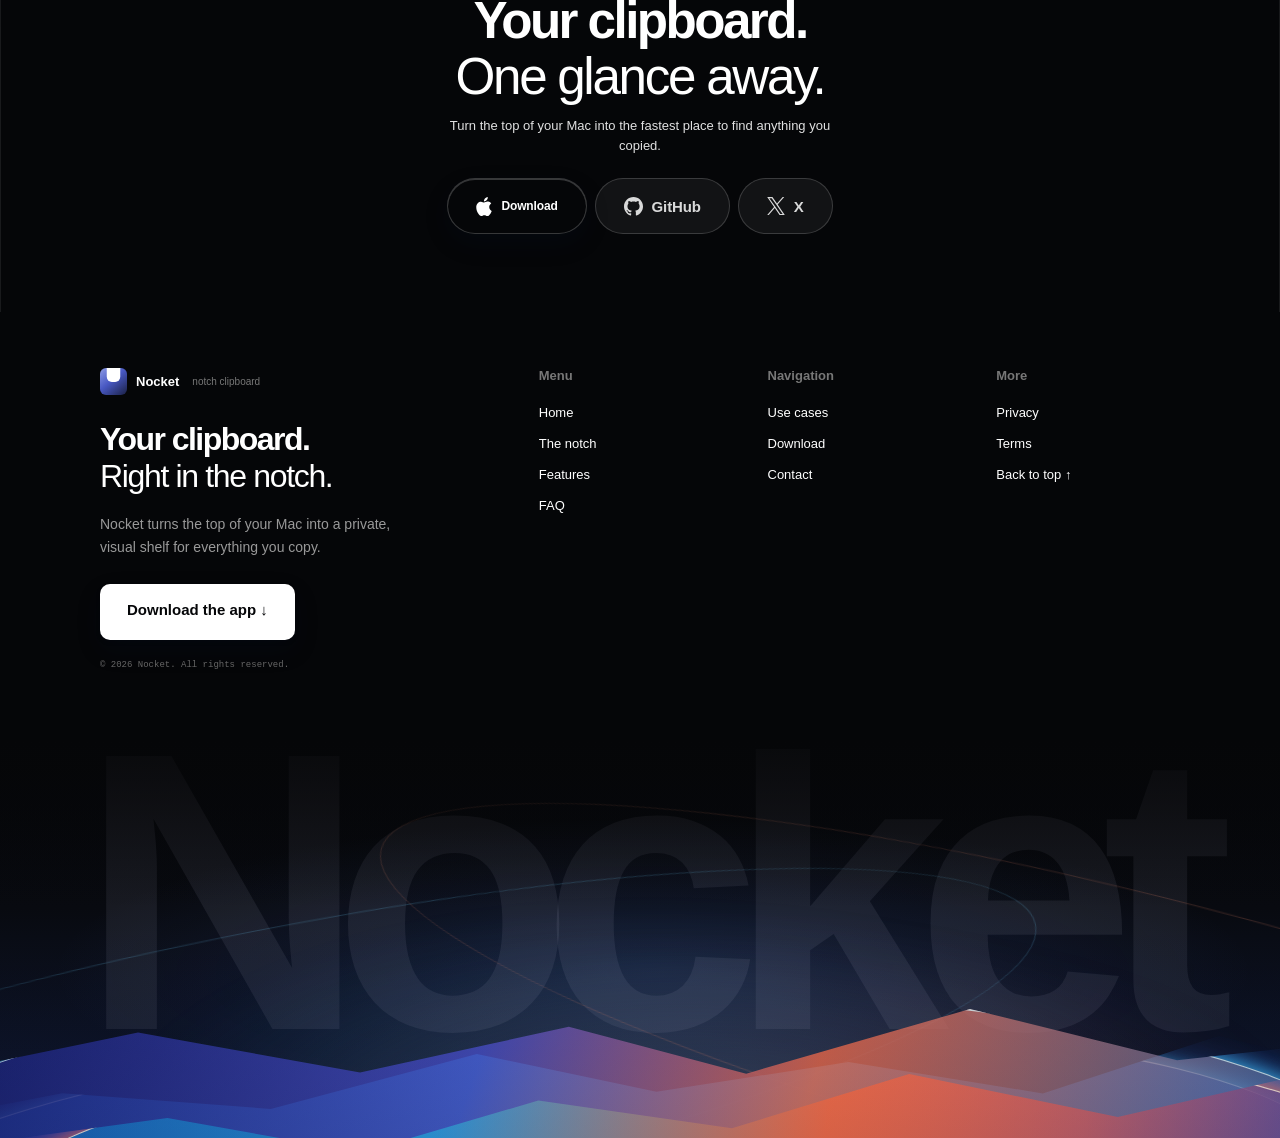
==== commit 5b0f8ca6: "Refactor styles and update terms page for improved layout and functionality - Removed unnecessary la" ====
--- a/website/index.html
+++ b/website/index.html
@@ -10,10 +10,43 @@
     <link rel="stylesheet" href="styles.css?v=11" />
   </head>
   <body>
-<header class="floating-nav">
-      <div class="nav-bar">
+<header class="floating-nav" data-notch-nav>
+      <button class="notch-peek-toggle" type="button" aria-expanded="false" aria-controls="notch-nav-shelf" aria-label="Open Nocket shelf">
+        <img class="notch-peek-icon" src="assets/nocket-icon.svg" alt="" />
+        <span>Nocket</span><kbd>⌘ ⇧ V</kbd>
+      </button>
+      <section class="notch-nav-shelf" id="notch-nav-shelf" aria-hidden="true" aria-label="Nocket shelf demo">
+        <div class="notch-demo-toolbar">
+          <label class="notch-demo-search"><span aria-hidden="true">⌕</span><input data-shelf-search type="search" placeholder="Search…" aria-label="Search demo clips" /></label>
+          <div class="notch-demo-actions" aria-label="Shelf controls">
+            <button type="button" data-shelf-pin aria-pressed="false" title="Pinned clips only">☆</button>
+            <button type="button" data-shelf-view aria-pressed="false" title="List view">☷</button>
+            <button type="button" data-shelf-clear title="Clear demo history">⌫</button>
+            <button type="button" data-shelf-close title="Close shelf" aria-label="Close shelf">×</button>
+          </div>
+        </div>
+        <div class="notch-demo-filters" role="toolbar" aria-label="Demo filters">
+          <button class="is-active" type="button" data-shelf-filter="all">History <small>24</small></button>
+          <button type="button" data-shelf-filter="text">Text <small>12</small></button>
+          <button type="button" data-shelf-filter="link">Links <small>7</small></button>
+          <button type="button" data-shelf-filter="color">Colors <small>5</small></button>
+          <i aria-hidden="true"></i>
+          <button type="button" data-shelf-filter="image">Images <small>3</small></button>
+          <button type="button" data-shelf-filter="code">Code <small>4</small></button>
+        </div>
+        <div class="notch-demo-cards" data-shelf-cards>
+          <button class="notch-demo-card demo-text is-pinned" type="button" data-kind="text" data-search="launch notes product copy text"><strong>Launch notes</strong><small>Notes · now</small></button>
+          <button class="notch-demo-card demo-image" type="button" data-kind="image" data-search="morning reference image figma"><span>Morning<br />reference</span><small>Figma · 3m</small></button>
+          <button class="notch-demo-card demo-color is-pinned" type="button" data-kind="color" data-search="blue color hex 2d68f3"><strong>#2D68F3</strong><small>Color · 6m</small></button>
+          <button class="notch-demo-card demo-code" type="button" data-kind="code" data-search="swift command code shelf"><code>⌘ ⇧ V<br />toggleShelf()</code><small>Terminal · 9m</small></button>
+          <button class="notch-demo-card demo-link" type="button" data-kind="link" data-search="design handoff figma link"><strong>Design handoff<br />in Figma</strong><small>Safari · 12m</small></button>
+        </div>
+        <p class="notch-demo-empty" hidden>Copy something and it shows up here.</p>
+        <div class="notch-demo-confirm" data-shelf-confirm hidden><span>Clear demo history?</span><small>Only this preview is affected.</small><button type="button" data-shelf-cancel>Cancel</button><button type="button" data-shelf-confirm-clear>Clear</button></div>
+      </section>
+      <div class="nav-bar" aria-hidden="true">
         <a class="nav-brand" href="#top"><img class="app-icon" src="assets/nocket-icon.svg" alt="" /><strong>Nocket</strong></a><div class="nav-social"><a href="https://x.com/adriannviziteu" target="_blank" rel="noopener" aria-label="Nocket on X"><svg class="cta-icon cta-icon-x" viewBox="0 0 24 24" aria-hidden="true" focusable="false"><path d="M14.234 10.162 22.977 0h-2.072l-7.591 8.824L7.251 0H.258l9.168 13.343L.258 24H2.33l8.016-9.318L16.749 24h6.993zm-2.837 3.299-.929-1.329L3.076 1.56h3.182l5.965 8.532.929 1.329 7.754 11.09h-3.182z"/></svg></a><a href="https://github.com/adrianxviziteu/iPaste" target="_blank" rel="noopener" aria-label="Nocket on GitHub"><svg class="cta-icon cta-icon-github" viewBox="0 0 1024 1024" aria-hidden="true" focusable="false"><path fill-rule="evenodd" clip-rule="evenodd" d="M8 0C3.58 0 0 3.58 0 8C0 11.54 2.29 14.53 5.47 15.59C5.87 15.66 6.02 15.42 6.02 15.21C6.02 15.02 6.01 14.39 6.01 13.72C4 14.09 3.48 13.23 3.32 12.78C3.23 12.55 2.84 11.84 2.5 11.65C2.22 11.5 1.82 11.13 2.49 11.12C3.12 11.11 3.57 11.7 3.72 11.94C4.44 13.15 5.59 12.81 6.05 12.6C6.12 12.08 6.33 11.73 6.56 11.53C4.78 11.33 2.92 10.64 2.92 7.58C2.92 6.71 3.23 5.99 3.74 5.43C3.66 5.23 3.38 4.41 3.82 3.31C3.82 3.31 4.49 3.1 6.02 4.13C6.66 3.95 7.34 3.86 8.02 3.86C8.7 3.86 9.38 3.95 10.02 4.13C11.55 3.09 12.22 3.31 12.22 3.31C12.66 4.41 12.38 5.23 12.3 5.43C12.81 5.99 13.12 6.7 13.12 7.58C13.12 10.65 11.25 11.33 9.47 11.53C9.76 11.78 10.01 12.26 10.01 13.01C10.01 14.08 10 14.94 10 15.21C10 15.42 10.15 15.67 10.55 15.59C13.71 14.53 16 11.53 16 8C16 3.58 12.42 0 8 0Z" transform="scale(64)"/></svg></a></div>
-        <nav class="nav-links"><a href="#notch" data-i18n="nav.idea">The idea</a><a href="#features" data-i18n="nav.inside">Inside Nocket</a><a href="#faq" data-i18n="nav.faq">FAQ</a></nav><button class="lang-toggle" type="button" data-lang-toggle aria-haspopup="listbox" aria-expanded="false" data-i18n-aria="nav.langAria" aria-label="Switch language"></button>
+        <nav class="nav-links"><a href="#notch" data-i18n="nav.idea">The idea</a><a href="#features" data-i18n="nav.inside">Inside Nocket</a><a href="#faq" data-i18n="nav.faq">FAQ</a></nav>
         <a class="download-pill download-link" data-download-link href="https://github.com/adrianxviziteu/iPaste/releases/latest/download/iPaste.zip"><svg class="apple-logo" viewBox="0 0 814 1000" aria-hidden="true" focusable="false"><path d="M788.1 340.9c-5.8 4.5-108.2 62.2-108.2 190.5 0 148.4 130.3 200.9 134.2 202.2-.6 3.2-20.7 71.9-68.7 141.9-42.8 61.6-87.5 123.1-155.5 123.1s-85.5-39.5-164-39.5c-76.5 0-103.7 40.8-165.9 40.8s-105.6-57-155.5-127C46.7 790.7 0 663 0 541.8c0-194.4 126.4-297.5 250.8-297.5 66.1 0 121.2 43.4 162.7 43.4 39.5 0 101.1-46 176.3-46 28.5 0 130.9 2.6 198.3 99.2zm-234-181.5c31.1-36.9 53.1-88.1 53.1-139.3 0-7.1-.6-14.3-1.9-20.1-50.6 1.9-110.8 33.7-147.1 75.8-28.5 32.4-55.1 83.6-55.1 135.5 0 7.8 1.3 15.6 1.9 18.1 3.2.6 8.4 1.3 13.6 1.3 45.4 0 102.5-30.4 135.5-71.3z"/></svg><span data-i18n="nav.download">Download</span> <span class="download-arrow">↓</span></a>
               </div>
     </header>
@@ -52,7 +85,7 @@
       <section class="download-section" id="download"><div class="download-inner"><h2 data-i18n="dl.title">Your clipboard.<br /><em>One glance away.</em></h2><p data-i18n="dl.lead">Turn the top of your Mac into the fastest place to find anything you copied.</p><div class="download-actions" data-i18n-aria="dl.actionsAria" aria-label="Nocket links"><a class="hero-button cta-action cta-action-primary download-link" data-download-link href="https://github.com/adrianxviziteu/iPaste/releases/latest/download/iPaste.zip"><svg class="cta-icon cta-icon-apple" viewBox="0 0 814 1000" aria-hidden="true" focusable="false"><path d="M788.1 340.9c-5.8 4.5-108.2 62.2-108.2 190.5 0 148.4 130.3 200.9 134.2 202.2-.6 3.2-20.7 71.9-68.7 141.9-42.8 61.6-87.5 123.1-155.5 123.1s-85.5-39.5-164-39.5c-76.5 0-103.7 40.8-165.9 40.8s-105.6-57-155.5-127C46.7 790.7 0 663 0 541.8c0-194.4 126.4-297.5 250.8-297.5 66.1 0 121.2 43.4 162.7 43.4 39.5 0 101.1-46 176.3-46 28.5 0 130.9 2.6 198.3 99.2zm-234-181.5c31.1-36.9 53.1-88.1 53.1-139.3 0-7.1-.6-14.3-1.9-20.1-50.6 1.9-110.8 33.7-147.1 75.8-28.5 32.4-55.1 83.6-55.1 135.5 0 7.8 1.3 15.6 1.9 18.1 3.2.6 8.4 1.3 13.6 1.3 45.4 0 102.5-30.4 135.5-71.3z"/></svg><span data-i18n="dl.cta">Download</span></a><a class="cta-action" href="https://github.com/adrianxviziteu/iPaste" target="_blank" rel="noopener"><svg class="cta-icon cta-icon-github" viewBox="0 0 1024 1024" aria-hidden="true" focusable="false"><path fill-rule="evenodd" clip-rule="evenodd" d="M8 0C3.58 0 0 3.58 0 8C0 11.54 2.29 14.53 5.47 15.59C5.87 15.66 6.02 15.42 6.02 15.21C6.02 15.02 6.01 14.39 6.01 13.72C4 14.09 3.48 13.23 3.32 12.78C3.23 12.55 2.84 11.84 2.5 11.65C2.22 11.5 1.82 11.13 2.49 11.12C3.12 11.11 3.57 11.7 3.72 11.94C4.44 13.15 5.59 12.81 6.05 12.6C6.12 12.08 6.33 11.73 6.56 11.53C4.78 11.33 2.92 10.64 2.92 7.58C2.92 6.71 3.23 5.99 3.74 5.43C3.66 5.23 3.38 4.41 3.82 3.31C3.82 3.31 4.49 3.1 6.02 4.13C6.66 3.95 7.34 3.86 8.02 3.86C8.7 3.86 9.38 3.95 10.02 4.13C11.55 3.09 12.22 3.31 12.22 3.31C12.66 4.41 12.38 5.23 12.3 5.43C12.81 5.99 13.12 6.7 13.12 7.58C13.12 10.65 11.25 11.33 9.47 11.53C9.76 11.78 10.01 12.26 10.01 13.01C10.01 14.08 10 14.94 10 15.21C10 15.42 10.15 15.67 10.55 15.59C13.71 14.53 16 11.53 16 8C16 3.58 12.42 0 8 0Z" transform="scale(64)"/></svg>GitHub</a><a class="cta-action" href="https://x.com/adriannviziteu" target="_blank" rel="noopener" data-i18n-aria="dl.xAria" aria-label="Nocket on X"><svg class="cta-icon cta-icon-x" viewBox="0 0 24 24" aria-hidden="true" focusable="false"><path d="M14.234 10.162 22.977 0h-2.072l-7.591 8.824L7.251 0H.258l9.168 13.343L.258 24H2.33l8.016-9.318L16.749 24h6.993zm-2.837 3.299-.929-1.329L3.076 1.56h3.182l5.965 8.532.929 1.329 7.754 11.09h-3.182z"/></svg>X</a></div><small data-i18n="dl.note">macOS Sonoma 14 or later · Latest build</small></div></section>
     </main>
 
-      <footer class="footer"><div class="footer-inner section-white"><div class="footer-product"><div class="price-title"><img class="app-icon" src="assets/nocket-icon.svg" alt="" /><strong>Nocket</strong><small data-i18n="footer.tagline">notch clipboard</small></div><h2 data-i18n="footer.title">Your clipboard.<br /><em>Right in the notch.</em></h2><p data-i18n="footer.lead">Nocket turns the top of your Mac into a private, visual shelf for everything you copy.</p><a class="footer-button download-link" data-download-link href="https://github.com/adrianxviziteu/iPaste/releases/latest/download/iPaste.zip"><span data-i18n="footer.cta">Download the app</span> ↓</a><small data-i18n="footer.copy">© 2026 Nocket. All rights reserved.</small></div><div class="footer-column"><strong data-i18n="footer.menu">Menu</strong><a href="#top" data-i18n="footer.home">Home</a><a href="#notch" data-i18n="footer.notch">The notch</a><a href="#features" data-i18n="footer.features">Features</a><a href="#faq" data-i18n="footer.faq">FAQ</a></div><div class="footer-column"><strong data-i18n="footer.nav">Navigation</strong><a href="#use-cases" data-i18n="footer.useCases">Use cases</a><a href="#download" data-i18n="footer.download">Download</a><a href="mailto:hello@ipaste.app" data-i18n="footer.contact">Contact</a></div><div class="footer-column"><strong data-i18n="footer.more">More</strong><a href="privacy.html" data-i18n="footer.privacy">Privacy</a><a href="terms.html" data-i18n="footer.terms">Terms</a><a href="#top" data-i18n="footer.top">Back to top ↑</a></div></div><div class="footer-word">Nocket</div></footer>
-    <script src="script.js?v=10"></script>
+      <footer class="footer"><div class="footer-inner section-white"><div class="footer-product"><div class="price-title"><img class="app-icon" src="assets/nocket-icon.svg" alt="" /><strong>Nocket</strong><small data-i18n="footer.tagline">notch clipboard</small></div><h2 data-i18n="footer.title">Your clipboard.<br /><em>Right in the notch.</em></h2><p data-i18n="footer.lead">Nocket turns the top of your Mac into a private, visual shelf for everything you copy.</p><a class="footer-button download-link" data-download-link href="https://github.com/adrianxviziteu/iPaste/releases/latest/download/iPaste.zip"><span data-i18n="footer.cta">Download the app</span> ↓</a><small data-i18n="footer.copy">© 2026 Nocket. All rights reserved.</small></div><div class="footer-column"><strong data-i18n="footer.menu">Menu</strong><a href="#top" data-i18n="footer.home">Home</a><a href="#notch" data-i18n="footer.notch">The notch</a><a href="#features" data-i18n="footer.features">Features</a><a href="#faq" data-i18n="footer.faq">FAQ</a></div><div class="footer-column"><strong data-i18n="footer.nav">Navigation</strong><a href="#use-cases" data-i18n="footer.useCases">Use cases</a><a href="#download" data-i18n="footer.download">Download</a><a href="mailto:hello@ipaste.app" data-i18n="footer.contact">Contact</a></div><div class="footer-column"><strong data-i18n="footer.more">More</strong><a href="privacy.html" data-i18n="footer.privacy">Privacy</a><a href="terms.html" data-i18n="footer.terms">Terms</a><a href="#top" data-i18n="footer.top">Back to top ↑</a></div></div><div class="footer-stage" aria-hidden="true"><div class="footer-word">Nocket</div><i class="footer-orbit footer-orbit-one"></i><i class="footer-orbit footer-orbit-two"></i><i class="footer-flow footer-flow-one"></i><i class="footer-flow footer-flow-two"></i><i class="footer-flow footer-flow-three"></i></div></footer>
+    <script src="script.js?v=11"></script>
   </body>
 </html>
--- a/website/styles.css
+++ b/website/styles.css
@@ -250,8 +250,6 @@
 @media(max-width:600px){.hero{overflow-clip-margin:52px}.hero:after{bottom:-4%;height:36%}.hero-shelf{bottom:-30px}.intro{padding-top:82px}.shelf-continuation{height:58px;margin:-38px auto 27px;gap:7px}.continuation-line{height:28px}.shelf-continuation+.award-row{margin-bottom:35px}}
 @media(prefers-reduced-motion:reduce){.hero-shelf{transform:translateX(-50%);will-change:auto}}
 
-.lang-toggle{border:1px solid rgba(255,255,255,.18);padding:8px 9px;border-radius:999px;background:rgba(255,255,255,.08);color:#b4c9ff;font:700 10px var(--mono);letter-spacing:.08em;cursor:pointer;transition:background .2s ease,color .2s ease}.lang-toggle:hover{background:#fff;color:#1d46d2}
-@media(max-width:850px){.lang-toggle{display:none}}
 
 /* Static adaptation of the supplied MacbookScroll component. The page is
    intentionally dependency-free, but keeps the same perspective, lid reveal,
@@ -300,7 +298,6 @@
 
 /* Larger actions with the supplied official social marks. */
 .download-pill{min-height:48px;padding:13px 18px;border-radius:14px;font-size:13px;gap:8px}
-.lang-toggle{min-height:38px;padding:9px 11px;font-size:11px}
 .nav-links a{padding:11px 14px;font-size:12px}
 .hero-button,.footer-button{min-height:56px;padding:17px 27px;font-size:15px}
 .cta-action{min-height:58px;padding:17px 27px;gap:10px;font-size:15px}
@@ -752,75 +749,6 @@
   color:rgba(255,255,255,.62);
 }
 .floating-nav .nav-links a:hover{background:rgba(255,255,255,.12);color:#fff}
-.floating-nav .lang-toggle{
-  flex:0 0 auto;
-  display:grid;
-  place-items:center;
-  width:26px;
-  height:26px;
-  min-height:0;
-  padding:0;
-  border:1px solid rgba(255,255,255,.22);
-  border-radius:999px;
-  background:none;
-  overflow:hidden;
-  cursor:pointer;
-  transition:transform .2s ease,border-color .2s ease;
-}
-.floating-nav .lang-toggle:hover{transform:scale(1.08);border-color:rgba(255,255,255,.5)}
-.lang-flag{display:block;width:100%;height:100%;line-height:0}
-.lang-flag svg{display:block;width:100%;height:100%}
-.lang-toggle .lang-flag{width:26px;height:26px}
-
-/* Language menu lives on <body> because the notch clips its overflow. */
-.lang-menu{
-  position:fixed;
-  z-index:40;
-  display:grid;
-  gap:2px;
-  min-width:172px;
-  padding:6px;
-  border:1px solid rgba(255,255,255,.14);
-  border-radius:16px;
-  background:rgba(14,14,18,.72);
-  box-shadow:0 1px 0 rgba(255,255,255,.12) inset,0 18px 40px rgba(0,0,0,.34);
-  backdrop-filter:blur(24px) saturate(180%);
-  -webkit-backdrop-filter:blur(24px) saturate(180%);
-  opacity:0;
-  visibility:hidden;
-  transform:translateY(-6px) scale(.97);
-  transform-origin:top right;
-  transition:opacity .22s ease,transform .22s cubic-bezier(.22,.82,.22,1),visibility .22s;
-}
-.lang-menu.is-open{opacity:1;visibility:visible;transform:none}
-.lang-option{
-  display:flex;
-  align-items:center;
-  gap:10px;
-  width:100%;
-  padding:8px 10px;
-  border:0;
-  border-radius:11px;
-  background:none;
-  color:rgba(255,255,255,.7);
-  font:500 12.5px var(--sans);
-  text-align:left;
-  cursor:pointer;
-  transition:background .18s ease,color .18s ease;
-}
-.lang-option:hover{background:rgba(255,255,255,.1);color:#fff}
-.lang-option .lang-flag{
-  flex:0 0 auto;
-  width:20px;
-  height:20px;
-  border-radius:999px;
-  box-shadow:0 0 0 1px rgba(255,255,255,.24) inset;
-}
-.lang-option .lang-name{flex:1}
-.lang-option .lang-check{opacity:0;font-size:11px;color:#7db3ff}
-.lang-option.is-active{color:#fff}
-.lang-option.is-active .lang-check{opacity:1}
-
 .floating-nav .download-pill{
   flex:0 0 auto;
   align-self:center;
@@ -1261,7 +1189,7 @@
 /* ---- Mobil: doar logo, denumirea si X / GitHub -- pastram nava completa pe tableta (700-850px) ---- */
 .nav-social{display:none}
 @media(max-width:699px){
-  .menu-toggle,.mobile-nav,.nav-links,.download-pill,.lang-toggle{display:none!important}
+  .menu-toggle,.mobile-nav,.nav-links,.download-pill{display:none!important}
   .floating-nav,.floating-nav.is-scrolled{
     width:max-content;max-width:calc(100% - 32px);
   }
@@ -1289,21 +1217,6 @@
 }
 .legal-brand{display:flex;align-items:center;gap:10px;color:var(--ink);text-decoration:none;font-size:15px}
 .legal-brand .app-icon{width:30px;height:30px}
-.legal-page .lang-toggle{
-  display:grid;
-  place-items:center;
-  width:30px;
-  height:30px;
-  padding:0;
-  border:1px solid rgba(18,42,92,.16);
-  border-radius:999px;
-  background:none;
-  overflow:hidden;
-  cursor:pointer;
-  transition:transform .2s ease,border-color .2s ease;
-}
-.legal-page .lang-toggle:hover{transform:scale(1.08);border-color:rgba(18,42,92,.34)}
-.legal-page .lang-toggle .lang-flag{width:30px;height:30px}
 .legal{
   width:min(720px,calc(100% - 48px));
   margin:0 auto;
@@ -1488,6 +1401,25 @@
 .legal-cta .hero-button .apple-logo{fill:#0b0d12}
 .legal-cta .hero-button:hover{background:#eef5ff}
 .legal-footer{margin-top:0}
+
+/* Footer finale: a quiet illuminated current, unique to Nocket's visual shelf. */
+.footer{background:#050608}
+.footer-inner{position:relative;z-index:3}
+.footer-stage{position:relative;isolation:isolate;height:clamp(280px,31vw,510px);overflow:hidden;background:radial-gradient(70% 58% at 51% 58%,rgba(82,120,222,.18),transparent 67%),linear-gradient(180deg,#050608 0%,#080a10 42%,#101a38 100%)}
+.footer-stage:before{content:"";position:absolute;z-index:0;inset:18% -10% 0;background:radial-gradient(ellipse at 50% 100%,rgba(44,192,255,.2),transparent 49%),radial-gradient(ellipse at 58% 96%,rgba(255,122,104,.18),transparent 43%);filter:blur(20px)}
+.footer-stage:after{content:"";position:absolute;z-index:2;inset:0;background:linear-gradient(180deg,rgba(5,6,8,.78) 0%,transparent 42%,rgba(3,5,13,.14) 100%);pointer-events:none}
+.footer-stage .footer-word{position:absolute;z-index:1;top:2%;left:50%;width:100%;padding:0 3vw;color:rgba(221,230,255,.075);font-size:min(31vw,590px);line-height:.72;letter-spacing:-.085em;text-align:center;transform:translateX(-50%);user-select:none}
+.footer-orbit{position:absolute;z-index:1;display:block;width:120%;height:72%;border:1px solid rgba(111,211,255,.2);border-radius:50%;filter:drop-shadow(0 0 12px rgba(46,155,255,.22));pointer-events:none}
+.footer-orbit-one{top:47%;left:-38%;transform:rotate(-11deg)}
+.footer-orbit-two{top:38%;right:-48%;border-color:rgba(255,147,109,.2);transform:rotate(14deg)}
+.footer-flow{position:absolute;z-index:2;display:block;width:116%;height:48%;border-radius:52% 48% 0 0 / 88% 88% 0 0;transform-origin:center bottom;pointer-events:none}
+.footer-flow:before{content:"";position:absolute;inset:0;border-radius:inherit;border-top:2px solid rgba(220,250,255,.8);box-shadow:0 -1px 18px rgba(68,198,255,.9),0 -10px 42px rgba(48,116,255,.34)}
+.footer-flow-one{bottom:-20%;left:-11%;background:linear-gradient(104deg,rgba(17,88,204,.82),rgba(53,200,250,.77) 46%,rgba(35,60,168,.82));clip-path:polygon(0 42%,14% 25%,28% 37%,42% 12%,54% 35%,67% 23%,80% 43%,92% 16%,100% 34%,100% 100%,0 100%);transform:rotate(-2deg)}
+.footer-flow-two{bottom:-10%;left:-8%;background:linear-gradient(108deg,rgba(20,29,112,.86),rgba(74,81,207,.82) 39%,rgba(255,112,78,.78) 61%,rgba(37,130,222,.72));clip-path:polygon(0 56%,16% 28%,31% 47%,45% 21%,57% 44%,72% 8%,86% 33%,100% 19%,100% 100%,0 100%);transform:rotate(1deg)}
+.footer-flow-three{bottom:-29%;left:-3%;height:56%;background:linear-gradient(100deg,rgba(20,103,196,.75),rgba(33,207,255,.6) 32%,rgba(255,112,75,.9) 58%,rgba(245,93,88,.62) 75%,rgba(49,64,185,.78));clip-path:polygon(0 46%,14% 35%,27% 52%,39% 30%,52% 44%,64% 21%,78% 42%,90% 25%,100% 39%,100% 100%,0 100%);transform:rotate(-1deg)}
+.footer-flow-three:before{border-top-color:rgba(255,230,216,.92);box-shadow:0 -1px 18px rgba(255,116,80,.92),0 -11px 36px rgba(91,94,255,.32)}
+@media(max-width:600px){.footer-stage{height:280px}.footer-stage .footer-word{top:9%;font-size:31vw}.footer-orbit{width:150%;height:58%}.footer-orbit-one{left:-67%;top:50%}.footer-orbit-two{right:-76%;top:42%}.footer-flow{width:145%;left:-23%}.footer-flow-one{bottom:-15%}.footer-flow-two{bottom:-5%}.footer-flow-three{bottom:-23%}}
+@media(prefers-reduced-motion:reduce){.footer-stage *{transition:none!important;animation:none!important}}
 @keyframes legalNavIn{from{opacity:0;transform:translate(-50%,-14px)}to{opacity:1;transform:translate(-50%,0)}}
 @keyframes legalHeroIn{from{opacity:0;transform:translateY(24px)}to{opacity:1;transform:translateY(0)}}
 @keyframes legalGlowOne{from{transform:translate(-4%,-2%) scale(.95)}to{transform:translate(14%,12%) scale(1.12)}}
@@ -1503,8 +1435,8 @@
 }
 @media(max-width:699px){
   .legal-nav,.legal-nav.is-scrolled{width:calc(100% - 32px);top:12px;border-radius:17px}
-  .legal-nav .nav-links,.legal-nav .download-pill{display:none!important}
-  .legal-nav .lang-toggle{display:grid!important}
+  .legal-nav .nav-links{display:none!important}
+  .legal-nav .download-pill{display:flex!important}
   .legal-nav .nav-bar{justify-content:space-between;gap:10px}
 }
 @media(max-width:600px){
